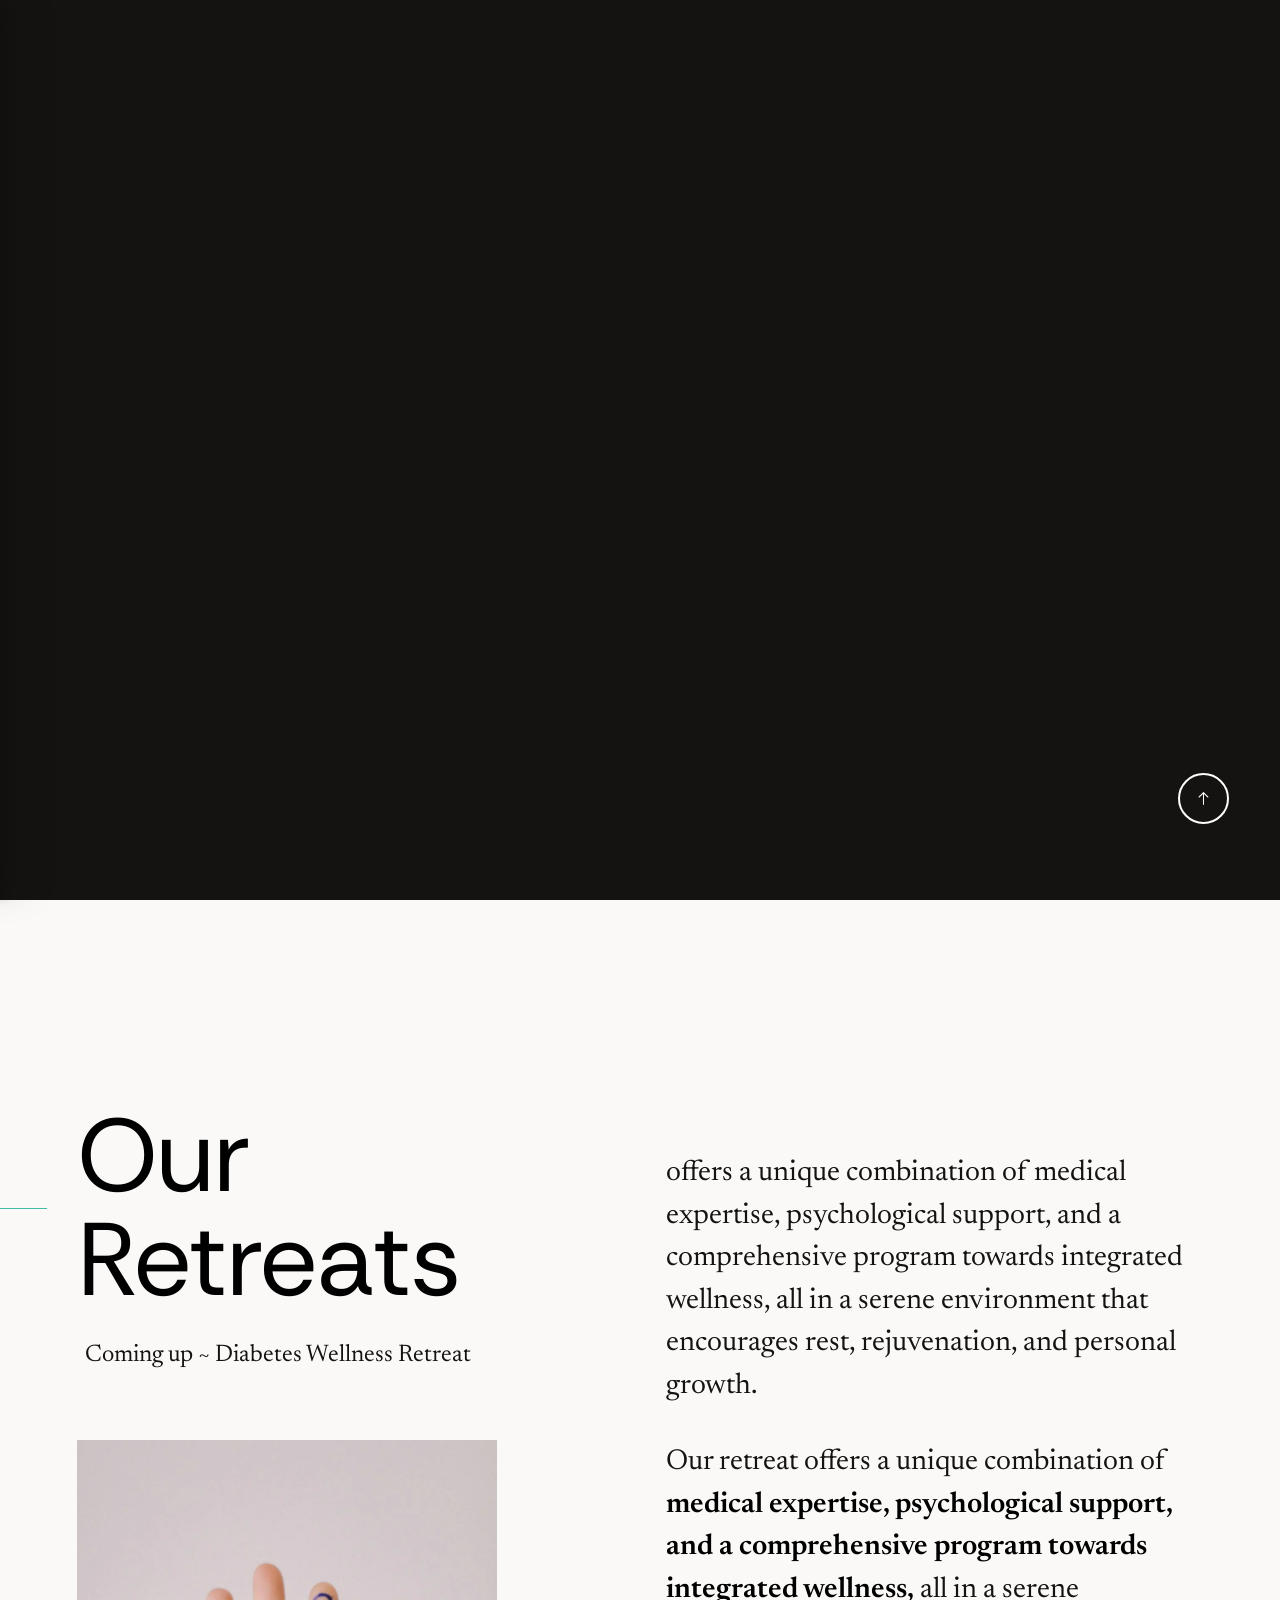
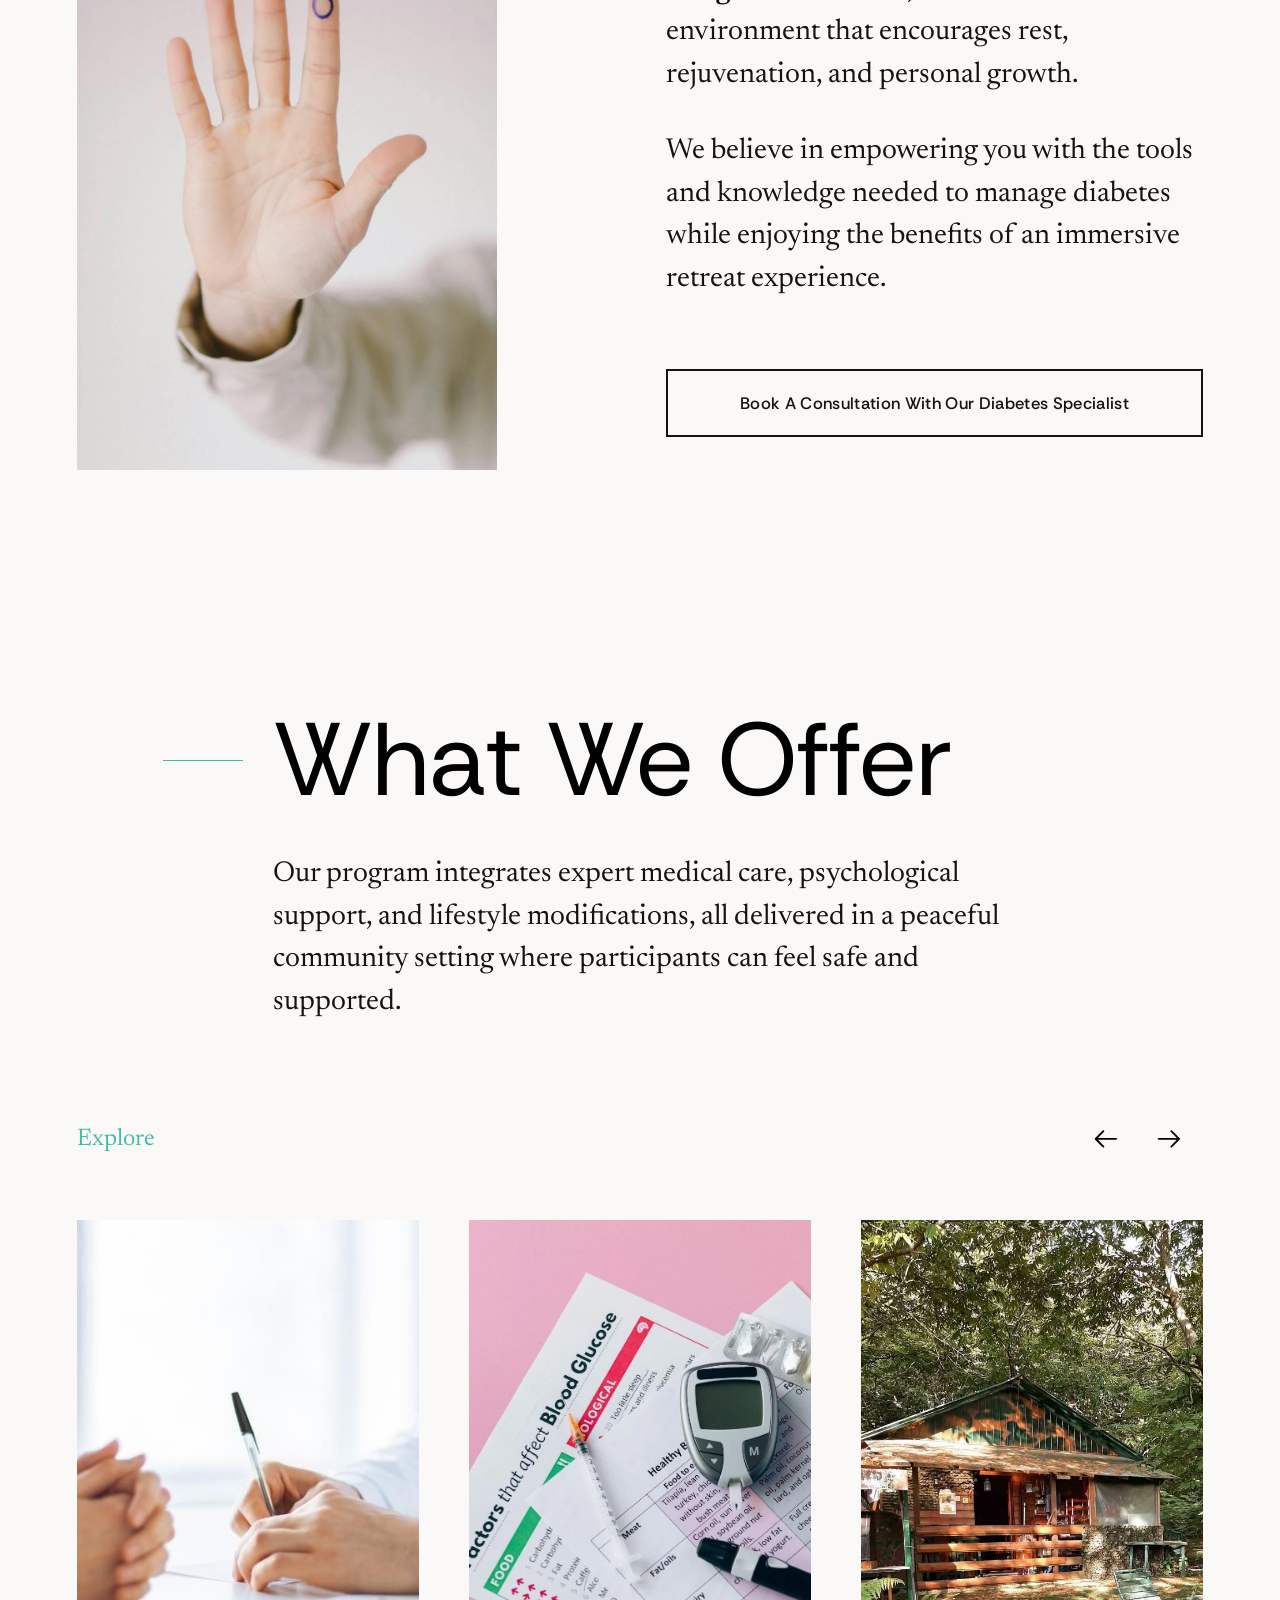
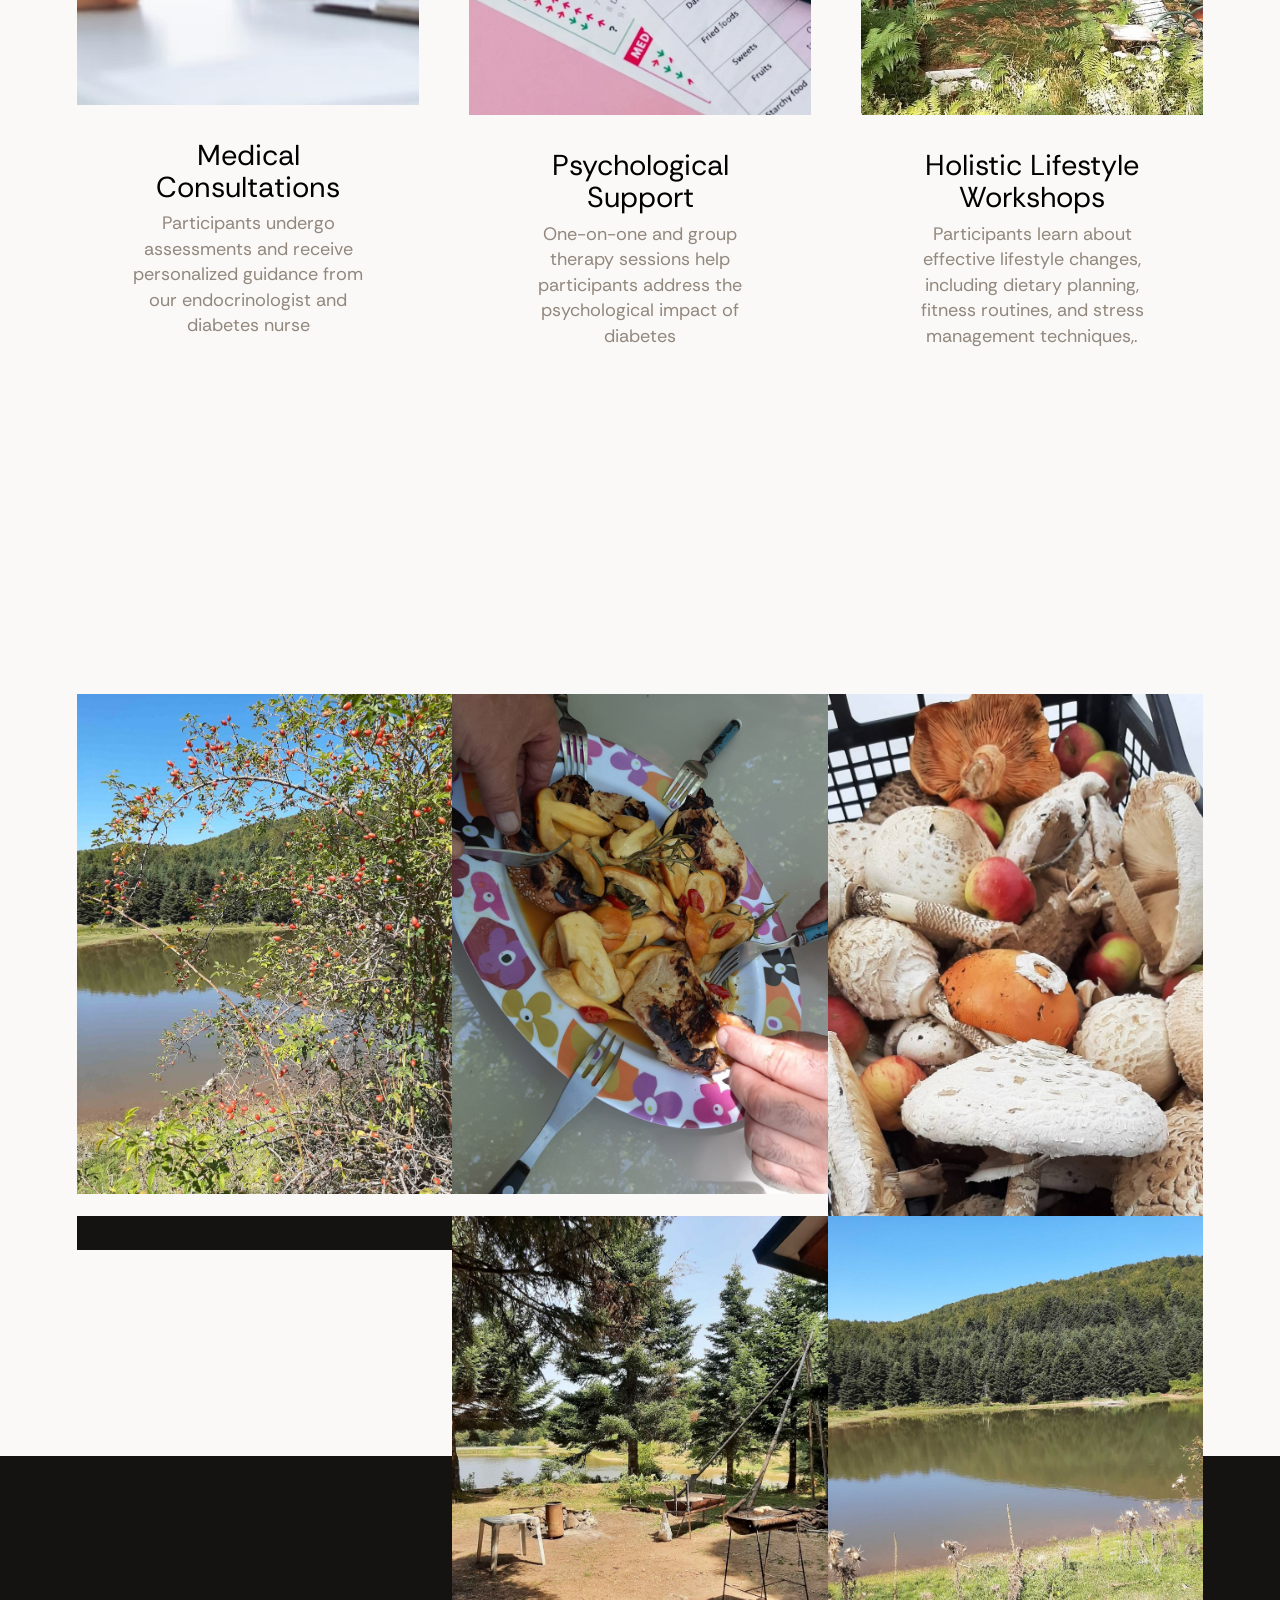
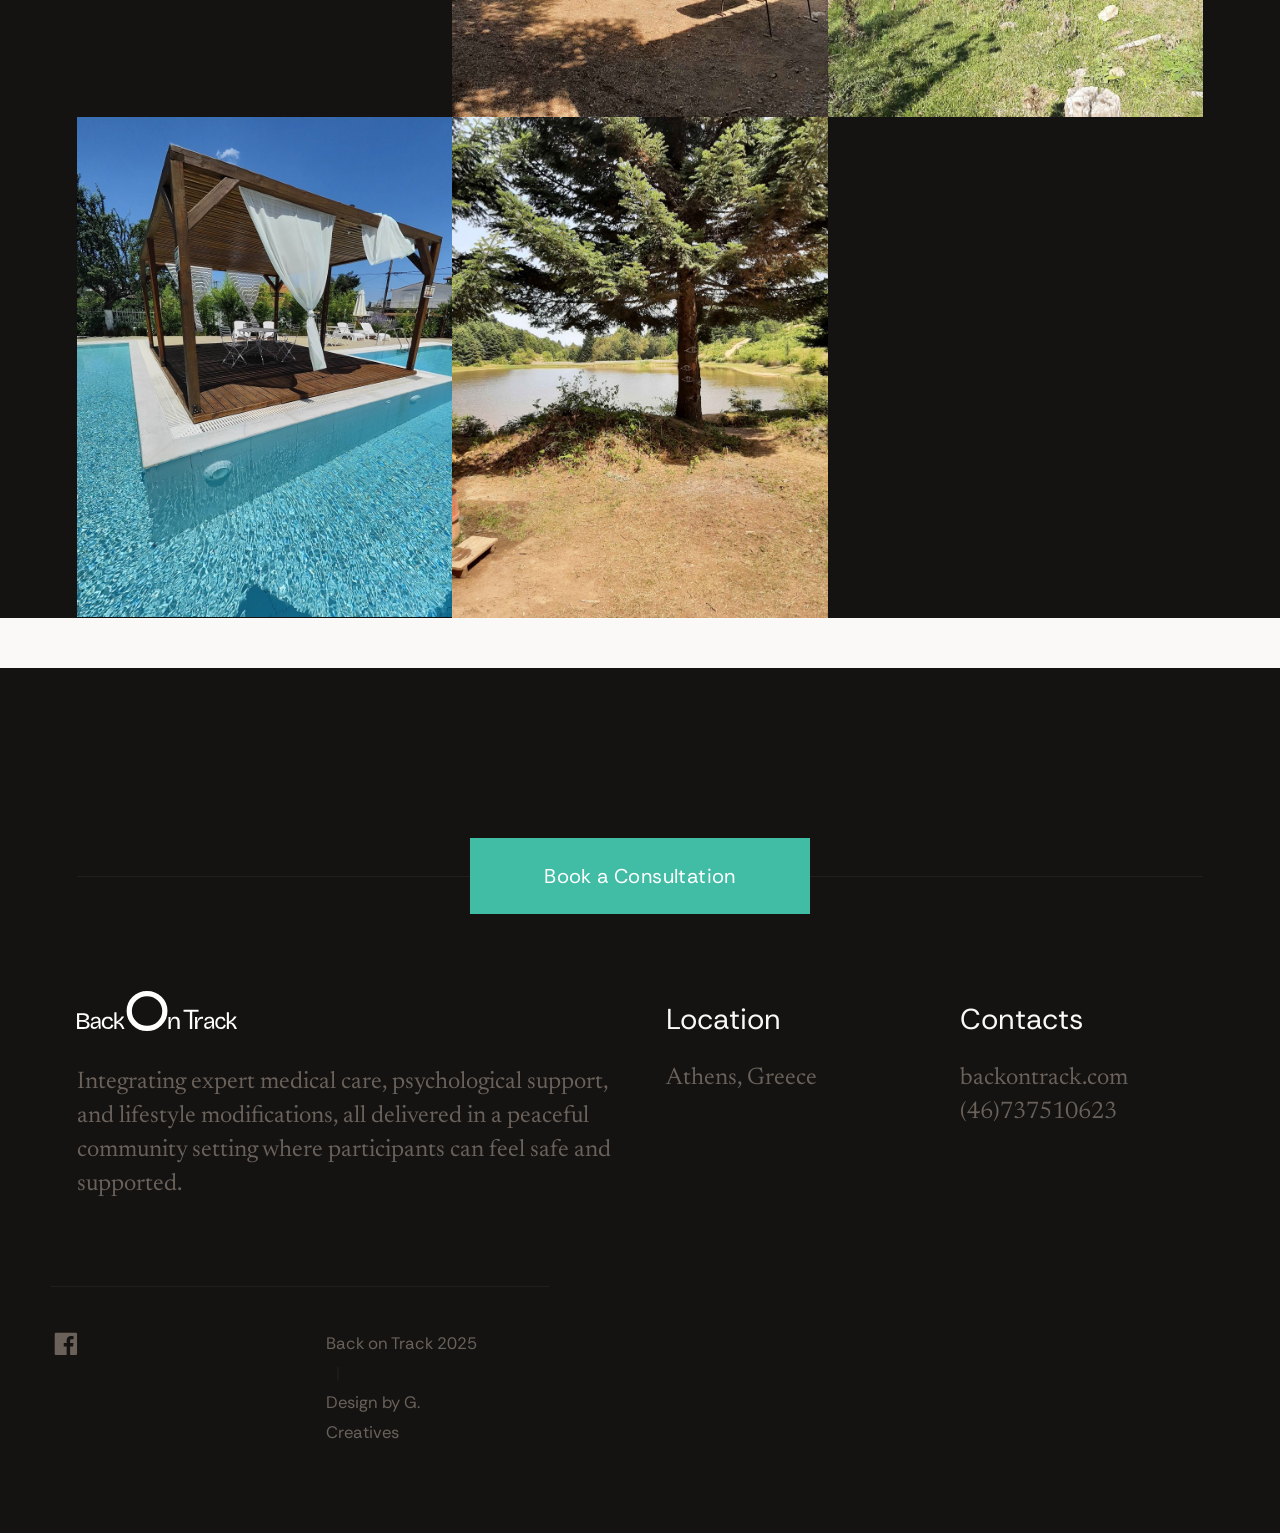
==== index.html @ b515e48f "Update index.html" ====
<!DOCTYPE html>
<html lang="en" class="no-js" >
<head>

    <!--- basic page needs
    ================================================== -->
    <meta charset="utf-8">
    <meta name="viewport" content="width=device-width, initial-scale=1">
    <title>Back on Track</title>

    <script>
        document.documentElement.classList.remove('no-js');
        document.documentElement.classList.add('js');
    </script>

    <!-- CSS
    ================================================== -->
    <link rel="stylesheet" href="css/vendor.css">
    <link rel="stylesheet" href="css/styles.css">

    <!-- favicons
    ================================================== -->
    <link rel="apple-touch-icon" sizes="180x180" href="ellipse 45.svg">
    <link rel="icon" type="image/png" sizes="32x32" href="ellipse 45.svg">
    <link rel="icon" type="image/png" sizes="16x16" href="ellipse 45.svg">
    <link rel="manifest" href="site.webmanifest">

</head>


<body id="top">

    
    <!-- preloader
    ================================================== -->
    <div id="preloader">
        <div id="loader" class="dots-fade">
            <div></div>
            <div></div>
            <div></div>
        </div>
    </div>   
    

    <!-- page wrap
    ================================================== -->
    <div id="page" class="s-pagewrap ss-home">

        <div class="menu-underlay"></div>

        <!-- # site header 
        ================================================== -->
        <header class="s-header">

            <div class="s-header__block">

                <div class="s-header__logo">
                    <a class="back on track logo.svg" href="index.html">
                        <img src="images/BACK ON TRACK LOGO.svg" alt="Homepage">
                    </a>
                </div>

                <a class="s-header__menu-toggle" href="#0"><span>Browse</span></a>

                <div class="s-header__cta">
                    <a href="consultations.html" class="btn btn--primary s-header__cta-btn">Consulation</a>                        
                </div>

            </div> <!-- end s-header__block -->

            <nav class="s-header__nav">    

                <a href="#0" class="s-header__nav-close-btn" title="close"><span>Close</span></a>

                <div class="s-header__nav-logo">
                    <a href="index.html">
                        <img src="images/Ellipse 45.svg" alt="Homepage">
                    </a>
                </div> <!-- s-header__nav-logo -->  

                <ul class="s-header__nav-links">
                    <li class="current"><a href="index.html">Home</a></li>
                    <li><a href="retreats.html">Retreats</a></li>
                    <li><a href="about.html">About</a></li>
                    <li><a href="reservations.html">Reservations</a></li>
                </ul> <!-- s-header__nav-links -->    

                <div class="s-header__nav-bottom">

                    <h6>Booking Request</h6>

                    <div class="s-header__booking">
                        <div class="s-header__booking-no"><a href="tel:+46737510623">(46) 7375 106 23</a></div>
                    </div>

                    <ul class="s-header__nav-social social-list">
                        <li>
                            <a href="#0">
                                <svg xmlns="http://www.w3.org/2000/svg" width="24" height="24" viewBox="0 0 24 24" style="fill:rgba(0, 0, 0, 1);transform:;-ms-filter:"><path d="M20,3H4C3.447,3,3,3.448,3,4v16c0,0.552,0.447,1,1,1h8.615v-6.96h-2.338v-2.725h2.338v-2c0-2.325,1.42-3.592,3.5-3.592 c0.699-0.002,1.399,0.034,2.095,0.107v2.42h-1.435c-1.128,0-1.348,0.538-1.348,1.325v1.735h2.697l-0.35,2.725h-2.348V21H20 c0.553,0,1-0.448,1-1V4C21,3.448,20.553,3,20,3z"></path></svg>
                                <span class="u-screen-reader-text">Facebook</span>
                            </a>
                        </li>
                        <li>
                            <a href="#0">
                                <svg xmlns="http://www.w3.org/2000/svg" width="24" height="24" viewBox="0 0 24 24" style="fill:rgba(0, 0, 0, 1);transform:;-ms-filter:"><path d="M11.999,7.377c-2.554,0-4.623,2.07-4.623,4.623c0,2.554,2.069,4.624,4.623,4.624c2.552,0,4.623-2.07,4.623-4.624 C16.622,9.447,14.551,7.377,11.999,7.377L11.999,7.377z M11.999,15.004c-1.659,0-3.004-1.345-3.004-3.003 c0-1.659,1.345-3.003,3.004-3.003s3.002,1.344,3.002,3.003C15.001,13.659,13.658,15.004,11.999,15.004L11.999,15.004z"></path><circle cx="16.806" cy="7.207" r="1.078"></circle><path d="M20.533,6.111c-0.469-1.209-1.424-2.165-2.633-2.632c-0.699-0.263-1.438-0.404-2.186-0.42 c-0.963-0.042-1.268-0.054-3.71-0.054s-2.755,0-3.71,0.054C7.548,3.074,6.809,3.215,6.11,3.479C4.9,3.946,3.945,4.902,3.477,6.111 c-0.263,0.7-0.404,1.438-0.419,2.186c-0.043,0.962-0.056,1.267-0.056,3.71c0,2.442,0,2.753,0.056,3.71 c0.015,0.748,0.156,1.486,0.419,2.187c0.469,1.208,1.424,2.164,2.634,2.632c0.696,0.272,1.435,0.426,2.185,0.45 c0.963,0.042,1.268,0.055,3.71,0.055s2.755,0,3.71-0.055c0.747-0.015,1.486-0.157,2.186-0.419c1.209-0.469,2.164-1.424,2.633-2.633 c0.263-0.7,0.404-1.438,0.419-2.186c0.043-0.962,0.056-1.267,0.056-3.71s0-2.753-0.056-3.71C20.941,7.57,20.801,6.819,20.533,6.111z M19.315,15.643c-0.007,0.576-0.111,1.147-0.311,1.688c-0.305,0.787-0.926,1.409-1.712,1.711c-0.535,0.199-1.099,0.303-1.67,0.311 c-0.95,0.044-1.218,0.055-3.654,0.055c-2.438,0-2.687,0-3.655-0.055c-0.569-0.007-1.135-0.112-1.669-0.311 c-0.789-0.301-1.414-0.923-1.719-1.711c-0.196-0.534-0.302-1.099-0.311-1.669c-0.043-0.95-0.053-1.218-0.053-3.654 c0-2.437,0-2.686,0.053-3.655c0.007-0.576,0.111-1.146,0.311-1.687c0.305-0.789,0.93-1.41,1.719-1.712 c0.534-0.198,1.1-0.303,1.669-0.311c0.951-0.043,1.218-0.055,3.655-0.055c2.437,0,2.687,0,3.654,0.055 c0.571,0.007,1.135,0.112,1.67,0.311c0.786,0.303,1.407,0.925,1.712,1.712c0.196,0.534,0.302,1.099,0.311,1.669 c0.043,0.951,0.054,1.218,0.054,3.655c0,2.436,0,2.698-0.043,3.654H19.315z"></path></svg>
                                <span class="u-screen-reader-text">Instagram</span>
                            </a>
                        </li>
                    </ul> 
                </div> <!-- s-header__nav-bottom -->  

            </nav> <!-- end s-header__nav -->

        </header> <!-- end s-header -->


        <!-- # intro
        ================================================== -->
        <section id="intro" class="s-intro">

            <div class= style="background-image:url(images/gallery/1/forest and river.jpeg)"></div>
            <div class="row s-intro__content">
                <div class="column xl-12">
                    <p class="s-intro__desc lead" style="margin-top: 50px;">
                    <div class="s-intro__pretitle" style="margin-bottom: 20px;">Where Life Gets</div>
                    <h1 class="s-intro__title" style="font-size: 120px;">BACK ON TRACK</h1>

                    <p class="s-intro__desc lead" style="font-size: 20px;">
                        <i>Diabetes Wellness Retreat</i>
                        A life-changing experience designed for individuals 
                        with <i>Type 2 Diabetes (T2D)</i>, located on the 
                        stunning Aegean Sea coast in Platamonas, Greece, 
                        just 25 km from Mount Olympus.
                    </p>
                
                </div>                
            </div> <!-- s-intro__content -->     
            
            <div class="s-intro__scroll-down">
                <a href="#about" class="smoothscroll">
                    <span class="scroll-text u-screen-reader-text">Learn More</span>
                    <div class="scroll-icon">
                        <svg clip-rule="evenodd" fill-rule="evenodd" stroke-linejoin="round" stroke-miterlimit="2" viewBox="0 0 24 24" xmlns="http://www.w3.org/2000/svg"><path d="m5.214 14.522s4.505 4.502 6.259 6.255c.146.147.338.22.53.22s.384-.073.53-.22c1.754-1.752 6.249-6.244 6.249-6.244.144-.144.216-.334.217-.523 0-.193-.074-.386-.221-.534-.293-.293-.766-.294-1.057-.004l-4.968 4.968v-14.692c0-.414-.336-.75-.75-.75s-.75.336-.75.75v14.692l-4.979-4.978c-.289-.289-.761-.287-1.054.006-.148.148-.222.341-.221.534 0 .189.071.377.215.52z" fill-rule="nonzero"/></svg>
                    </div>
                </a>
            </div> <!-- s-intro__scroll-down -->

        </section> <!-- end s-intro -->


        <!-- # about
        ================================================== -->
        <section id="about" class="s-about">

            <div class="row s-about__content">
                <div class="column xl-12 s-about__content-grid grid-block">    
                    
                    <div class="s-about__content-header section-header">
                        <h2 class="text-display-title with-line">Our Retreats</h2>                        
                        <div class="s-about__content-header-inner">
                            <p class="text-desc">
                                Coming up ~ Diabetes Wellness Retreat

                            </p>
                            
                            <div class="s-about__content-media">
                                <img class="stop diabetes.jpeg" 
                                     src="images/gallery/1/stop diabetes.jpeg" 
                                     srcset="images/gallery/1/stop diabetes.jpeg 1x, images/gallery/1/stop diabetes.jpeg 2x" alt="">
                            </div>
                        </div>
                    </div> <!-- end s-about__content-header -->      
                    
                    <div class="s-about__content-main">
                        <p class="attention-getter">
                         offers a unique combination of medical expertise, psychological support,
                         and a comprehensive program towards integrated wellness, all in a 
                        serene environment that encourages rest, rejuvenation, and personal growth.
                       </p>
                        <p class="attention-getter">
                            Our retreat offers a unique combination of <b>medical expertise, 
                            psychological support, and a comprehensive program towards integrated wellness,</b> 
                            all in a serene environment that encourages rest, rejuvenation, and personal growth.                            
                        </p>                        
                        <p class="attention-getter">
                            We believe in empowering you with the tools and knowledge needed to manage diabetes 
                            while enjoying the benefits of an immersive retreat experience.
    
                        </p>                                       

                        <div class="s-about__content-btn">
                            <a href="about.html" class="btn btn--stroke btn--medium u-fullwidth">Book A Consultation With Our Diabetes Specialist
                            </a>
                        </div>

                    </div> <!-- end s-about-content-main -->  

                </div> <!-- end s-about__content-grid -->
            </div> <!--end s-about__content -->            
            
        </section> <!-- end s-about -->   


        <!-- # menu block
        ================================================== -->
        <section class="s-menublock">

            <div class="row s-menublock__top">    
                <div class="column xl-8 lg-12">

                    <div class="s-menublock__content-header section-header">
                        <h2 class="text-display-title with-line">What We Offer</h2>
                        <p class="attention-getter">
                            Our program integrates expert medical care, psychological support, 
                            and lifestyle modifications, all delivered in a peaceful community 
                            setting where participants can feel safe and supported.
                        </p>                  
                    </div> <!-- end s-menublock__content-header --> 

                </div>
            </div> <!-- end s-menublock__top --> 

            <div class="row">
                <div class="column xl-12 menublock__slider-nav">
                    <a href="retreats.html" class="retreats-link">Explore</a>

                    <div class="menublock-buttons">
                        <div class="menublock-btn-prev">
                            <svg clip-rule="evenodd" fill-rule="evenodd" stroke-linejoin="round" stroke-miterlimit="2" viewBox="0 0 24 24" xmlns="http://www.w3.org/2000/svg"><path d="m9.474 5.209s-4.501 4.505-6.254 6.259c-.147.146-.22.338-.22.53s.073.384.22.53c1.752 1.754 6.252 6.257 6.252 6.257.145.145.336.217.527.217.191-.001.383-.074.53-.221.293-.293.294-.766.004-1.057l-4.976-4.976h14.692c.414 0 .75-.336.75-.75s-.336-.75-.75-.75h-14.692l4.978-4.979c.289-.289.287-.761-.006-1.054-.147-.147-.339-.221-.53-.221-.191-.001-.38.071-.525.215z" fill-rule="nonzero"/></svg>
                        </div>
                        <div class="menublock-btn-next">
                            <svg clip-rule="evenodd" fill-rule="evenodd" stroke-linejoin="round" stroke-miterlimit="2" viewBox="0 0 24 24" xmlns="http://www.w3.org/2000/svg"><path d="m14.523 18.787s4.501-4.505 6.255-6.26c.146-.146.219-.338.219-.53s-.073-.383-.219-.53c-1.753-1.754-6.255-6.258-6.255-6.258-.144-.145-.334-.217-.524-.217-.193 0-.385.074-.532.221-.293.292-.295.766-.004 1.056l4.978 4.978h-14.692c-.414 0-.75.336-.75.75s.336.75.75.75h14.692l-4.979 4.979c-.289.289-.286.762.006 1.054.148.148.341.222.533.222.19 0 .378-.072.522-.215z" fill-rule="nonzero"/></svg>
                        </div>
                    </div>
                </div> <!-- end s-menublock__slider-nav -->
            </div>

            <div class="row s-menublock__slider-wrap">
                <div class="column xl-12">                     

                    <div class="swiper-container s-menublock__slider">    
                        <div class="swiper-wrapper">

                            <div class="s-menublock__slide swiper-slide">    
                                <div class="menublock-item">
                                    <div class="menublock-item__thumb">
                                        <img src="images/gallery/1/medical2.jpeg" 
                                             srcset="images/gallery/1/medical2.jpeg 1x, images/gallery/1/medical2.jpeg 2x" alt="">
                                    </div>
                                    <div class="menublock-item__text">
                                        <h5>Medical Consultations</h5>
                                        <p>Participants undergo assessments and receive 
                                            personalized guidance from our endocrinologist 
                                            and diabetes nurse</p>
                                    </div>
                                </div> <!-- end menublock-item -->
                            </div> <!-- end s-menublock__slide -->

                            <div class="s-menublock__slide swiper-slide">    
                                <div class="menublock-item">
                                    <div class="menublock-item__thumb">
                                        <img src="images/gallery/1/medical3.jpeg" 
                                             srcset="images/gallery/1/medical3.jpeg 1x, images/gallery/1/medical3.jpeg 2x" alt="">
                                    </div>
                                    <div class="menublock-item__text">
                                        <h5>Psychological Support</h5>
                                        <p>One-on-one and group therapy sessions help 
                                            participants address the psychological 
                                            impact of diabetes</p>
                                    </div>
                                </div> <!-- end menublock-item -->
                            </div> <!-- end s-menublock__slide -->

                            <div class="s-menublock__slide swiper-slide">    
                                <div class="menublock-item">
                                    <div class="menublock-item__thumb">
                                        <img src="images/gallery/1/outdoor cooking house.jpg" 
                                             srcset="images/gallery/1/outdoor cooking house.jpg 1x, images/gallery/1/outdoor cooking house.jpg 2x" alt="">
                                    </div>
                                    <div class="menublock-item__text">
                                        <h5>Holistic Lifestyle Workshops</h5>
                                        <p>Participants learn about effective lifestyle changes, 
                                            including dietary planning, fitness routines, and 
                                            stress management techniques,.</p>
                                    </div>
                                </div> <!-- end menublock-item -->
                            </div> <!-- end s-menublock__slide -->

                            <div class="s-menublock__slide swiper-slide">    
                                <div class="menublock-item">
                                    <div class="menublock-item__thumb">
                                        <img src="images/gallery/1/Platamonas view.jpeg" 
                                             srcset="images/gallery/1/Platamonas view.jpeg 1x, images/gallery/1/Platamonas view.jpeg 2x" alt="">
                                    </div>
                                    <div class="menublock-item__text">
                                        <h5>Cultural and Recreational Activities</h5>
                                        <p>In addition to medical and psychological care, 
                                            our retreat includes fun and enriching activities 
                                            like seaside trips, and cultural experiences.</p>
                                    </div>
                                        </div>
                                    </div>
                                </div> <!-- end menublock-item -->
                            </div> <!-- end s-menublock__slide -->
                        </div> <!-- end swiper-wrapper -->                      
                    </div> <!-- end s-menublock__slider -->

                </div>
            </div> <!-- s-menublock__slider-wrap -->

        </section> <!-- end s-menublock -->     


        <!-- # gallery
        ================================================== -->
        <section id="gallery" class="s-gallery">
            <div class="row s-gallery__inner">
                <div class="column xl-12">

                    <div class="gallery-items grid-list-items">
                        <div class="gallery-items__item grid-list-items__item">
                            <a href="images/gallery/1/252.jpg" class="gallery-items__item-thumb glightbox">
                                <img src="images/gallery/1/252.jpg" 
                                    srcset="images/gallery/1/252.jpg 1x, 
                                        images/gallery/1/252.jpg 2x" alt="">
                            </a>
                        </div> <!-- end gallery-items__item-->
            
                        <div class="gallery-items__item grid-list-items__item">
                            <a href="images/gallery/1/246.jpg" class="gallery-items__item-thumb glightbox">
                                <img src="images/gallery/1/246.jpg" 
                                    srcset="images/gallery/1/246.jpg 1x, 
                                        images/gallery/1/246.jpg" alt="">
                            </a>
                        </div> <!-- end gallery-items__item -->
            
                        <div class="gallery-items__item grid-list-items__item">
                            <a href="images/gallery/1/image.jpeg" class="gallery-items__item-thumb glightbox">
                                <img src="images/gallery/1/image.jpeg" 
                                    srcset="images/gallery/1/image.jpeg 1x, 
                                    images/gallery/1/image.jpeg 2x" alt="">
                            </a>
                        </div> <!-- end gallery-items__item -->
            
                        <div class="gallery-items__item grid-list-items__item">
                            <a href="images/gallery/1/Petros Lecture(1).jpeg" class="gallery-items__item-thumb glightbox">
                                <img src="images/gallery/1/Petros Lecture(1).jpegg" 
                                    srcset="images/gallery/1/Petros Lecture(1).jpeg 1x, 
                                    images/gallery/1/Petros Lecture(1).jpeg 2x" alt="">
                            </a>
                        </div> <!-- end gallery-items__item -->
            
                        <div class="gallery-items__item grid-list-items__item">
                            <a href="images/gallery/1/lake3.jpg" class="gallery-items__item-thumb glightbox">
                                <img src="images/gallery/1/lake3.jpg" 
                                    srcset="images/gallery/1/lake3.jpg 1x, 
                                        images/gallery/1/lake3.jpg 2x" alt="">
                            </a>
                        </div> <!-- end gallery-items__item -->
            
                        <div class="gallery-items__item grid-list-items__item">
                            <a href="images/gallery/1/nearby lake outdoor cooking.jpg" class="gallery-items__item-thumb glightbox">
                                <img src="images/gallery/1/nearby lake outdoor cooking.jpg" 
                                    srcset="images/gallery/1/nearby lake outdoor cooking.jpg 1x, 
                                        images/gallery/1/nearby lake outdoor cooking.jpg 2x" alt="">
                            </a>
                        </div> <!-- end gallery-items__item -->
            
                        <div class="gallery-items__item grid-list-items__item">
                            <a href="images/gallery/1/hotel swimming pool.jpg" class="gallery-items__item-thumb glightbox">
                                <img src="images/gallery/1/hotel swimming pool.jpg" 
                                    srcset="images/gallery/1/hotel swimming pool.jpg 1x, 
                                        images/gallery/1/hotel swimming pool.jpg 2x" alt="">
                            </a>
                        </div> <!-- end gallery-items__item -->
            
                        <div class="gallery-items__item grid-list-items__item">
                            <a href="images/gallery/1/lake nearby.jpg" class="gallery-items__item-thumb glightbox">
                                <img src="images/gallery/1/lake nearby.jpg" 
                                    srcset="images/gallery/lake nearby.jpg 1x, 
                                            images/gallery/lake nearby.jpg 2x" alt="">
                            </a>
                        </div> <!-- end gallery-items__item -->
                    </div> <!-- end grid-list-items -->

                </div>
            </div> <!-- end s-gallery__inner -->
        </section> <!-- end s-gallery --> 

        <div style="height: 50px;"></div>

        <!-- # footer 
        ================================================== -->
        <footer id="footer" class="s-footer">  
            
            <div class="row s-footer__top row-x-center">
                <div class="column xl-4 lg-6 tab-8 mob-12">
                    <a href="reservations.html" class="btn btn--primary btn--large u-fullwidth">Book a Consultation</a>
                </div>
            </div>

            <div class="row s-footer__main-content">

                <div class="column xl-6 md-12 s-footer__block s-footer__about"> 
                    <div class="s-footer__logo">
                        <a class="logo" href="index.html">
                            <img src="images/BACK ON TRACK LOGO.svg" alt="Homepage">
                        </a>
                    </div>  
                    <p>
                        Integrating expert medical care, psychological support, and lifestyle modifications, 
                         all delivered in a peaceful community setting where participants can feel safe and supported.
                    </p>               
                </div> <!-- end s-footer__about -->

                <div class="column xl-6 md-12 s-footer__block s-footer__info">
                    <div class="row">
                        <div class="column xl-6 lg-12">
                            <h5>Location</h5>
                            <p>
                            Athens, Greece
                            </p>
                        </div>
                        <div class="column xl-6 lg-12">     
                            <h5>Contacts</h5>
                            <ul class="link-list">
                                <li><a href="mailto:#0">backontrack.com</a></li>
                                <li><a href="tel:+46737510623">(46)737510623</a></li>
                            </ul> 
                    </div>                    
                </div> <!-- end s-footer__info -->

            </div> <!-- end  s-footer__main-content -->                 
            
            <div class="row s-footer__bottom">
                
                <div class="column xl-6 lg-12">
                    <ul class="s-footer__social social-list">
                        <li>
                            <a href="#0">
                                <svg xmlns="http://www.w3.org/2000/svg" width="24" height="24" viewBox="0 0 24 24" style="fill:rgba(0, 0, 0, 1);transform:;-ms-filter:"><path d="M20,3H4C3.447,3,3,3.448,3,4v16c0,0.552,0.447,1,1,1h8.615v-6.96h-2.338v-2.725h2.338v-2c0-2.325,1.42-3.592,3.5-3.592 c0.699-0.002,1.399,0.034,2.095,0.107v2.42h-1.435c-1.128,0-1.348,0.538-1.348,1.325v1.735h2.697l-0.35,2.725h-2.348V21H20 c0.553,0,1-0.448,1-1V4C21,3.448,20.553,3,20,3z"></path></svg>
                                <span class="u-screen-reader-text">Facebook</span>
                            </a>
                        </li>

                    </ul> 
                </div> <!-- end section-footer__social -->

                <div class="column xl-6 lg-12">
                    <p class="ss-copyright">
                        <span>Back on Track 2025</span> 
                        <span>Design by G. Creatives </a></span>
                    </p>
                </div>

            </div> <!-- end section-footer__bottom -->          

            <div class="ss-go-top">
                <a class="smoothscroll" title="Back to Top" href="#top">                 
                    <svg clip-rule="evenodd" fill-rule="evenodd" stroke-linejoin="round" stroke-miterlimit="2" viewBox="0 0 24 24" xmlns="http://www.w3.org/2000/svg"><path d="m14.523 18.787s4.501-4.505 6.255-6.26c.146-.146.219-.338.219-.53s-.073-.383-.219-.53c-1.753-1.754-6.255-6.258-6.255-6.258-.144-.145-.334-.217-.524-.217-.193 0-.385.074-.532.221-.293.292-.295.766-.004 1.056l4.978 4.978h-14.692c-.414 0-.75.336-.75.75s.336.75.75.75h14.692l-4.979 4.979c-.289.289-.286.762.006 1.054.148.148.341.222.533.222.19 0 .378-.072.522-.215z" fill-rule="nonzero"/></svg>
                </a>                                
                <span>Back To Top</span>   
            </div> <!-- end ss-go-top -->
            
        </footer> <!-- end s-footer -->

    </div> <!-- end page-wrap -->


    <!-- Java Script
    ================================================== -->
    <script src="js/plugins.js"></script>
    <script src="js/main.js"></script>

</body>
</html>
---- css/vendor.css ----
/* ===================================================================
 * Maillard Third-party Stylesheets
 * Template Ver. 1.0.0
 * 08-03-2023
 * -------------------------------------------------------------------
 *
 * TOC:
 * # PrismJS 
 * # Swiper
 * # Glightbox
 *
 * ------------------------------------------------------------------- */

/* ===================================================================
 * # PrismJS 1.20.0
 *   https://prismjs.com/download.html#themes=prism-okaidia&languages=markup+css+clike+javascript+markup-templating+php 
 *   
 *   okaidia theme for JavaScript, CSS and HTML
 *   Loosely based on Monokai textmate theme by http://www.monokai.nl/
 *   @author ocodia
 * ------------------------------------------------------------------- */
code[class*=language-],
pre[class*=language-] {
  color          : #f8f8f2;
  background     : #b5d9db/;
  text-shadow    : 0 1px rgba(0, 0, 0, 0.3);
  font-family    : var(--font-mono);
  font-size      : calc(var(--text-size) * 0.8333);
  text-align     : left;
  white-space    : pre;
  word-spacing   : normal;
  word-break     : normal;
  word-wrap      : normal;
  line-height    : var(--vspace-1);
  -moz-tab-size  : 4;
  -o-tab-size    : 4;
  tab-size       : 4;
  -webkit-hyphens: none;
  hyphens        : none;
}

/* Code blocks */
pre[class*=language-] {
  padding : var(--vspace-0_5) 0 var(--vspace-1);
  margin  : var(--vspace-1) 0;
  overflow: auto;
}

:not(pre)>code[class*=language-],
pre[class*=language-] {
  background: #272822;
}

/* Inline code */
:not(pre)>code[class*=language-] {
  padding    : 0.1em;
  white-space: normal;
}

.token.comment,
.token.prolog,
.token.doctype,
.token.cdata {
  color: slategray;
}

.token.punctuation {
  color: #f8f8f2;
}

.token.namespace {
  opacity: 0.7;
}

.token.property,
.token.tag,
.token.constant,
.token.symbol,
.token.deleted {
  color: #f92672;
}

.token.boolean,
.token.number {
  color: #ae81ff;
}

.token.selector,
.token.attr-name,
.token.string,
.token.char,
.token.builtin,
.token.inserted {
  color: #a6e22e;
}

.token.operator,
.token.entity,
.token.url,
.language-css .token.string,
.style .token.string,
.token.variable {
  color: #f8f8f2;
}

.token.atrule,
.token.attr-value,
.token.function,
.token.class-name {
  color: #e6db74;
}

.token.keyword {
  color: #66d9ef;
}

.token.regex,
.token.important {
  color: #fd971f;
}

.token.important,
.token.bold {
  font-weight: bold;
}

.token.italic {
  font-style: italic;
}

.token.entity {
  cursor: help;
}


/* ===================================================================
 * # Swiper 6.4.5
 *   Most modern mobile touch slider and framework with hardware accelerated transitions
 *   https://swiperjs.com
 *
 *   Copyright 2014-2020 Vladimir Kharlampidi
 *
 *   Released under the MIT License
 *
 *   Released on: December 18, 2020
 * ------------------------------------------------------------------- */
@font-face {
  font-family: "swiper-icons";
  src        : url("data:application/font-woff;charset=utf-8;base64, [base64]//wADZ2x5ZgAAAywAAADMAAAD2MHtryVoZWFkAAABbAAAADAAAAA2E2+eoWhoZWEAAAGcAAAAHwAAACQC9gDzaG10eAAAAigAAAAZAAAArgJkABFsb2NhAAAC0AAAAFoAAABaFQAUGG1heHAAAAG8AAAAHwAAACAAcABAbmFtZQAAA/gAAAE5AAACXvFdBwlwb3N0AAAFNAAAAGIAAACE5s74hXjaY2BkYGAAYpf5Hu/j+W2+MnAzMYDAzaX6QjD6/4//Bxj5GA8AuRwMYGkAPywL13jaY2BkYGA88P8Agx4j+/8fQDYfA1AEBWgDAIB2BOoAeNpjYGRgYNBh4GdgYgABEMnIABJzYNADCQAACWgAsQB42mNgYfzCOIGBlYGB0YcxjYGBwR1Kf2WQZGhhYGBiYGVmgAFGBiQQkOaawtDAoMBQxXjg/wEGPcYDDA4wNUA2CCgwsAAAO4EL6gAAeNpj2M0gyAACqxgGNWBkZ2D4/wMA+xkDdgAAAHjaY2BgYGaAYBkGRgYQiAHyGMF8FgYHIM3DwMHABGQrMOgyWDLEM1T9/w8UBfEMgLzE////P/5//f/V/xv+r4eaAAeMbAxwIUYmIMHEgKYAYjUcsDAwsLKxc3BycfPw8jEQA/[base64]/uznmfPFBNODM2K7MTQ45YEAZqGP81AmGGcF3iPqOop0r1SPTaTbVkfUe4HXj97wYE+yNwWYxwWu4v1ugWHgo3S1XdZEVqWM7ET0cfnLGxWfkgR42o2PvWrDMBSFj/IHLaF0zKjRgdiVMwScNRAoWUoH78Y2icB/yIY09An6AH2Bdu/UB+yxopYshQiEvnvu0dURgDt8QeC8PDw7Fpji3fEA4z/PEJ6YOB5hKh4dj3EvXhxPqH/SKUY3rJ7srZ4FZnh1PMAtPhwP6fl2PMJMPDgeQ4rY8YT6Gzao0eAEA409DuggmTnFnOcSCiEiLMgxCiTI6Cq5DZUd3Qmp10vO0LaLTd2cjN4fOumlc7lUYbSQcZFkutRG7g6JKZKy0RmdLY680CDnEJ+UMkpFFe1RN7nxdVpXrC4aTtnaurOnYercZg2YVmLN/d/gczfEimrE/fs/bOuq29Zmn8tloORaXgZgGa78yO9/cnXm2BpaGvq25Dv9S4E9+5SIc9PqupJKhYFSSl47+Qcr1mYNAAAAeNptw0cKwkAAAMDZJA8Q7OUJvkLsPfZ6zFVERPy8qHh2YER+3i/BP83vIBLLySsoKimrqKqpa2hp6+jq6RsYGhmbmJqZSy0sraxtbO3sHRydnEMU4uR6yx7JJXveP7WrDycAAAAAAAH//wACeNpjYGRgYOABYhkgZgJCZgZNBkYGLQZtIJsFLMYAAAw3ALgAeNolizEKgDAQBCchRbC2sFER0YD6qVQiBCv/H9ezGI6Z5XBAw8CBK/m5iQQVauVbXLnOrMZv2oLdKFa8Pjuru2hJzGabmOSLzNMzvutpB3N42mNgZGBg4GKQYzBhYMxJLMlj4GBgAYow/P/PAJJhLM6sSoWKfWCAAwDAjgbRAAB42mNgYGBkAIIbCZo5IPrmUn0hGA0AO8EFTQAA") format("woff");
  font-weight: 400;
  font-style : normal;
}

:root {
  --swiper-theme-color: #007aff;
}

.swiper-container {
  margin-left : auto;
  margin-right: auto;
  position    : relative;
  overflow    : hidden;
  list-style  : none;
  padding     : 0;
  /* Fix of Webkit flickering */
  z-index     : 1;
}

.swiper-container-vertical>.swiper-wrapper {
  flex-direction: column;
}

.swiper-wrapper {
  position           : relative;
  width              : 100%;
  height             : 100%;
  z-index            : 1;
  display            : flex;
  transition-property: transform;
  box-sizing         : content-box;
}

.swiper-container-android .swiper-slide,
.swiper-wrapper {
  transform: translate3d(0px, 0, 0);
}

.swiper-container-multirow>.swiper-wrapper {
  flex-wrap: wrap;
}

.swiper-container-multirow-column>.swiper-wrapper {
  flex-wrap     : wrap;
  flex-direction: column;
}

.swiper-container-free-mode>.swiper-wrapper {
  transition-timing-function: ease-out;
  margin                    : 0 auto;
}

.swiper-slide {
  flex-shrink        : 0;
  width              : 100%;
  height             : 100%;
  position           : relative;
  transition-property: transform;
}

.swiper-slide-invisible-blank {
  visibility: hidden;
}

/* Auto Height */
.swiper-container-autoheight,
.swiper-container-autoheight .swiper-slide {
  height: auto;
}

.swiper-container-autoheight .swiper-wrapper {
  align-items        : flex-start;
  transition-property: transform, height;
}

/* 3D Effects */
.swiper-container-3d {
  perspective: 1200px;
}

.swiper-container-3d .swiper-wrapper,
.swiper-container-3d .swiper-slide,
.swiper-container-3d .swiper-slide-shadow-left,
.swiper-container-3d .swiper-slide-shadow-right,
.swiper-container-3d .swiper-slide-shadow-top,
.swiper-container-3d .swiper-slide-shadow-bottom,
.swiper-container-3d .swiper-cube-shadow {
  transform-style: preserve-3d;
}

.swiper-container-3d .swiper-slide-shadow-left,
.swiper-container-3d .swiper-slide-shadow-right,
.swiper-container-3d .swiper-slide-shadow-top,
.swiper-container-3d .swiper-slide-shadow-bottom {
  position      : absolute;
  left          : 0;
  top           : 0;
  width         : 100%;
  height        : 100%;
  pointer-events: none;
  z-index       : 10;
}

.swiper-container-3d .swiper-slide-shadow-left {
  background-image: linear-gradient(to left, rgba(0, 0, 0, 0.5), rgba(0, 0, 0, 0));
}

.swiper-container-3d .swiper-slide-shadow-right {
  background-image: linear-gradient(to right, rgba(0, 0, 0, 0.5), rgba(0, 0, 0, 0));
}

.swiper-container-3d .swiper-slide-shadow-top {
  background-image: linear-gradient(to top, rgba(0, 0, 0, 0.5), rgba(0, 0, 0, 0));
}

.swiper-container-3d .swiper-slide-shadow-bottom {
  background-image: linear-gradient(to bottom, rgba(0, 0, 0, 0.5), rgba(0, 0, 0, 0));
}

/* CSS Mode */
.swiper-container-css-mode>.swiper-wrapper {
  overflow          : auto;
  scrollbar-width   : none;
  /* For Firefox */
  -ms-overflow-style: none;
  /* For Internet Explorer and Edge */
}

.swiper-container-css-mode>.swiper-wrapper::-webkit-scrollbar {
  display: none;
}

.swiper-container-css-mode>.swiper-wrapper>.swiper-slide {
  scroll-snap-align: start start;
}

.swiper-container-horizontal.swiper-container-css-mode>.swiper-wrapper {
  scroll-snap-type: x mandatory;
}

.swiper-container-vertical.swiper-container-css-mode>.swiper-wrapper {
  scroll-snap-type: y mandatory;
}

:root {
  --swiper-navigation-size   : 44px;
  /*
    --swiper-navigation-color: var(--swiper-theme-color);
    */
}

.swiper-button-prev,
.swiper-button-next {
  position       : absolute;
  top            : 50%;
  width          : calc(var(--swiper-navigation-size) / 44 * 27);
  height         : var(--swiper-navigation-size);
  margin-top     : calc(-1 * var(--swiper-navigation-size) / 2);
  z-index        : 10;
  cursor         : pointer;
  display        : flex;
  align-items    : center;
  justify-content: center;
  color          : var(--swiper-navigation-color, var(--swiper-theme-color));
}

.swiper-button-prev.swiper-button-disabled,
.swiper-button-next.swiper-button-disabled {
  opacity       : 0.35;
  cursor        : auto;
  pointer-events: none;
}

.swiper-button-prev:after,
.swiper-button-next:after {
  font-family   : swiper-icons;
  font-size     : var(--swiper-navigation-size);
  text-transform: none !important;
  letter-spacing: 0;
  text-transform: none;
  font-variant  : initial;
  line-height   : 1;
}

.swiper-button-prev,
.swiper-container-rtl .swiper-button-next {
  left : 10px;
  right: auto;
}

.swiper-button-prev:after,
.swiper-container-rtl .swiper-button-next:after {
  content: "prev";
}

.swiper-button-next,
.swiper-container-rtl .swiper-button-prev {
  right: 10px;
  left : auto;
}

.swiper-button-next:after,
.swiper-container-rtl .swiper-button-prev:after {
  content: "next";
}

.swiper-button-prev.swiper-button-white,
.swiper-button-next.swiper-button-white {
  --swiper-navigation-color: #ffffff;
}

.swiper-button-prev.swiper-button-black,
.swiper-button-next.swiper-button-black {
  --swiper-navigation-color: #000000;
}

.swiper-button-lock {
  display: none;
}

:root {
  /*
    --swiper-pagination-color: var(--swiper-theme-color);
    */
}

.swiper-pagination {
  position  : absolute;
  text-align: center;
  transition: 300ms opacity;
  transform : translate3d(0, 0, 0);
  z-index   : 10;
}

.swiper-pagination.swiper-pagination-hidden {
  opacity: 0;
}

/* Common Styles */
.swiper-pagination-fraction,
.swiper-pagination-custom,
.swiper-container-horizontal>.swiper-pagination-bullets {
  bottom: 10px;
  left  : 0;
  width : 100%;
}

/* Bullets */
.swiper-pagination-bullets-dynamic {
  overflow : hidden;
  font-size: 0;
}

.swiper-pagination-bullets-dynamic .swiper-pagination-bullet {
  transform: scale(0.33);
  position : relative;
}

.swiper-pagination-bullets-dynamic .swiper-pagination-bullet-active {
  transform: scale(1);
}

.swiper-pagination-bullets-dynamic .swiper-pagination-bullet-active-main {
  transform: scale(1);
}

.swiper-pagination-bullets-dynamic .swiper-pagination-bullet-active-prev {
  transform: scale(0.66);
}

.swiper-pagination-bullets-dynamic .swiper-pagination-bullet-active-prev-prev {
  transform: scale(0.33);
}

.swiper-pagination-bullets-dynamic .swiper-pagination-bullet-active-next {
  transform: scale(0.66);
}

.swiper-pagination-bullets-dynamic .swiper-pagination-bullet-active-next-next {
  transform: scale(0.33);
}

.swiper-pagination-bullet {
  width        : 8px;
  height       : 8px;
  display      : inline-block;
  border-radius: 100%;
  background   : #000;
  opacity      : 0.2;
}

button.swiper-pagination-bullet {
  border            : none;
  margin            : 0;
  padding           : 0;
  box-shadow        : none;
  -webkit-appearance: none;
  -moz-appearance   : none;
  appearance        : none;
}

.swiper-pagination-clickable .swiper-pagination-bullet {
  cursor: pointer;
}

.swiper-pagination-bullet-active {
  opacity   : 1;
  background: var(--swiper-pagination-color, var(--swiper-theme-color));
}

.swiper-container-vertical>.swiper-pagination-bullets {
  right    : 10px;
  top      : 50%;
  transform: translate3d(0px, -50%, 0);
}

.swiper-container-vertical>.swiper-pagination-bullets .swiper-pagination-bullet {
  margin : 6px 0;
  display: block;
}

.swiper-container-vertical>.swiper-pagination-bullets.swiper-pagination-bullets-dynamic {
  top      : 50%;
  transform: translateY(-50%);
  width    : 8px;
}

.swiper-container-vertical>.swiper-pagination-bullets.swiper-pagination-bullets-dynamic .swiper-pagination-bullet {
  display   : inline-block;
  transition: 200ms transform, 200ms top;
}

.swiper-container-horizontal>.swiper-pagination-bullets .swiper-pagination-bullet {
  margin: 0 4px;
}

.swiper-container-horizontal>.swiper-pagination-bullets.swiper-pagination-bullets-dynamic {
  left       : 50%;
  transform  : translateX(-50%);
  white-space: nowrap;
}

.swiper-container-horizontal>.swiper-pagination-bullets.swiper-pagination-bullets-dynamic .swiper-pagination-bullet {
  transition: 200ms transform, 200ms left;
}

.swiper-container-horizontal.swiper-container-rtl>.swiper-pagination-bullets-dynamic .swiper-pagination-bullet {
  transition: 200ms transform, 200ms right;
}

/* Progress */
.swiper-pagination-progressbar {
  background: rgba(0, 0, 0, 0.25);
  position  : absolute;
}

.swiper-pagination-progressbar .swiper-pagination-progressbar-fill {
  background      : var(--swiper-pagination-color, var(--swiper-theme-color));
  position        : absolute;
  left            : 0;
  top             : 0;
  width           : 100%;
  height          : 100%;
  transform       : scale(0);
  transform-origin: left top;
}

.swiper-container-rtl .swiper-pagination-progressbar .swiper-pagination-progressbar-fill {
  transform-origin: right top;
}

.swiper-container-horizontal>.swiper-pagination-progressbar,
.swiper-container-vertical>.swiper-pagination-progressbar.swiper-pagination-progressbar-opposite {
  width : 100%;
  height: 4px;
  left  : 0;
  top   : 0;
}

.swiper-container-vertical>.swiper-pagination-progressbar,
.swiper-container-horizontal>.swiper-pagination-progressbar.swiper-pagination-progressbar-opposite {
  width : 4px;
  height: 100%;
  left  : 0;
  top   : 0;
}

.swiper-pagination-white {
  --swiper-pagination-color: #ffffff;
}

.swiper-pagination-black {
  --swiper-pagination-color: #000000;
}

.swiper-pagination-lock {
  display: none;
}

/* Scrollbar */
.swiper-scrollbar {
  border-radius   : 10px;
  position        : relative;
  -ms-touch-action: none;
  background      : rgba(0, 0, 0, 0.1);
}

.swiper-container-horizontal>.swiper-scrollbar {
  position: absolute;
  left    : 1%;
  bottom  : 3px;
  z-index : 50;
  height  : 5px;
  width   : 98%;
}

.swiper-container-vertical>.swiper-scrollbar {
  position: absolute;
  right   : 3px;
  top     : 1%;
  z-index : 50;
  width   : 5px;
  height  : 98%;
}

.swiper-scrollbar-drag {
  height       : 100%;
  width        : 100%;
  position     : relative;
  background   : rgba(0, 0, 0, 0.5);
  border-radius: 10px;
  left         : 0;
  top          : 0;
}

.swiper-scrollbar-cursor-drag {
  cursor: move;
}

.swiper-scrollbar-lock {
  display: none;
}

.swiper-zoom-container {
  width          : 100%;
  height         : 100%;
  display        : flex;
  justify-content: center;
  align-items    : center;
  text-align     : center;
}

.swiper-zoom-container>img,
.swiper-zoom-container>svg,
.swiper-zoom-container>canvas {
  max-width    : 100%;
  max-height   : 100%;
  -o-object-fit: contain;
  object-fit   : contain;
}

.swiper-slide-zoomed {
  cursor: move;
}

/* Preloader */
:root {
  /*
    --swiper-preloader-color: var(--swiper-theme-color);
    */
}

.swiper-lazy-preloader {
  width           : 42px;
  height          : 42px;
  position        : absolute;
  left            : 50%;
  top             : 50%;
  margin-left     : -21px;
  margin-top      : -21px;
  z-index         : 10;
  transform-origin: 50%;
  animation       : swiper-preloader-spin 1s infinite linear;
  box-sizing      : border-box;
  border          : 4px solid var(--swiper-preloader-color, var(--swiper-theme-color));
  border-radius   : 50%;
  border-top-color: transparent;
}

.swiper-lazy-preloader-white {
  --swiper-preloader-color: #fff;
}

.swiper-lazy-preloader-black {
  --swiper-preloader-color: #000;
}

@keyframes swiper-preloader-spin {
  100% {
    transform: rotate(360deg);
  }
}

/* a11y */
.swiper-container .swiper-notification {
  position      : absolute;
  left          : 0;
  top           : 0;
  pointer-events: none;
  opacity       : 0;
  z-index       : -1000;
}

.swiper-container-fade.swiper-container-free-mode .swiper-slide {
  transition-timing-function: ease-out;
}

.swiper-container-fade .swiper-slide {
  pointer-events     : none;
  transition-property: opacity;
}

.swiper-container-fade .swiper-slide .swiper-slide {
  pointer-events: none;
}

.swiper-container-fade .swiper-slide-active,
.swiper-container-fade .swiper-slide-active .swiper-slide-active {
  pointer-events: auto;
}

.swiper-container-cube {
  overflow: visible;
}

.swiper-container-cube .swiper-slide {
  pointer-events     : none;
  backface-visibility: hidden;
  z-index            : 1;
  visibility         : hidden;
  transform-origin   : 0 0;
  width              : 100%;
  height             : 100%;
}

.swiper-container-cube .swiper-slide .swiper-slide {
  pointer-events: none;
}

.swiper-container-cube.swiper-container-rtl .swiper-slide {
  transform-origin: 100% 0;
}

.swiper-container-cube .swiper-slide-active,
.swiper-container-cube .swiper-slide-active .swiper-slide-active {
  pointer-events: auto;
}

.swiper-container-cube .swiper-slide-active,
.swiper-container-cube .swiper-slide-next,
.swiper-container-cube .swiper-slide-prev,
.swiper-container-cube .swiper-slide-next+.swiper-slide {
  pointer-events: auto;
  visibility    : visible;
}

.swiper-container-cube .swiper-slide-shadow-top,
.swiper-container-cube .swiper-slide-shadow-bottom,
.swiper-container-cube .swiper-slide-shadow-left,
.swiper-container-cube .swiper-slide-shadow-right {
  z-index            : 0;
  backface-visibility: hidden;
}

.swiper-container-cube .swiper-cube-shadow {
  position  : absolute;
  left      : 0;
  bottom    : 0px;
  width     : 100%;
  height    : 100%;
  background: #000;
  opacity   : 0.6;
  filter    : blur(50px);
  z-index   : 0;
}

.swiper-container-flip {
  overflow: visible;
}

.swiper-container-flip .swiper-slide {
  pointer-events     : none;
  backface-visibility: hidden;
  z-index            : 1;
}

.swiper-container-flip .swiper-slide .swiper-slide {
  pointer-events: none;
}

.swiper-container-flip .swiper-slide-active,
.swiper-container-flip .swiper-slide-active .swiper-slide-active {
  pointer-events: auto;
}

.swiper-container-flip .swiper-slide-shadow-top,
.swiper-container-flip .swiper-slide-shadow-bottom,
.swiper-container-flip .swiper-slide-shadow-left,
.swiper-container-flip .swiper-slide-shadow-right {
  z-index            : 0;
  backface-visibility: hidden;
}


/* ==========================================================================
 * # Glightbox
 *
 * GLightbox 3.2.0
 * https://biati-digital.github.io/glightbox/
 * -------------------------------------------------------------------------- 
 */
.glightbox-container {
  width                   : 100%;
  height                  : 100%;
  position                : fixed;
  top                     : 0;
  left                    : 0;
  z-index                 : 999999 !important;
  overflow                : hidden;
  touch-action            : none;
  -webkit-text-size-adjust: 100%;
  -moz-text-size-adjust   : 100%;
  text-size-adjust        : 100%;
  backface-visibility     : hidden;
  outline                 : none;
}

.glightbox-container.inactive {
  display: none;
}

.glightbox-container .gcontainer {
  position: relative;
  width   : 100%;
  height  : 100%;
  z-index : 9999;
  overflow: hidden;
}

.glightbox-container .gslider {
  transition     : transform 0.4s ease;
  height         : 100%;
  left           : 0;
  top            : 0;
  width          : 100%;
  position       : relative;
  overflow       : hidden;
  display        : flex !important;
  justify-content: center;
  align-items    : center;
  transform      : translate3d(0, 0, 0);
}

.glightbox-container .gslide {
  width              : 100%;
  position           : absolute;
  -webkit-user-select: none;
  -moz-user-select   : none;
  user-select        : none;
  display            : flex;
  align-items        : center;
  justify-content    : center;
  opacity            : 0;
}

.glightbox-container .gslide.current {
  opacity : 1;
  z-index : 99999;
  position: relative;
}

.glightbox-container .gslide.prev {
  opacity: 1;
  z-index: 9999;
}

.glightbox-container .gslide-inner-content {
  width: 100%;
}

.glightbox-container .ginner-container {
  position       : relative;
  width          : 100%;
  display        : flex;
  justify-content: center;
  flex-direction : column;
  max-width      : 100%;
  margin         : auto;
  height         : 100vh;
}

.glightbox-container .ginner-container.gvideo-container {
  width: 100%;
}

.glightbox-container .ginner-container.desc-bottom,
.glightbox-container .ginner-container.desc-top {
  flex-direction: column;
}

.glightbox-container .ginner-container.desc-left,
.glightbox-container .ginner-container.desc-right {
  max-width: 100% !important;
}

.gslide iframe,
.gslide video {
  outline                   : none !important;
  border                    : none;
  min-height                : 165px;
  -webkit-overflow-scrolling: touch;
  touch-action              : auto;
}

.gslide:not(.current) {
  pointer-events: none;
}

.gslide-image {
  align-items: center;
}

.gslide-image img {
  max-height         : 100vh;
  display            : block;
  padding            : 0;
  float              : none;
  outline            : none;
  border             : none;
  -webkit-user-select: none;
  -moz-user-select   : none;
  user-select        : none;
  max-width          : 100vw;
  width              : auto;
  height             : auto;
  -o-object-fit      : cover;
  object-fit         : cover;
  touch-action       : none;
  margin             : auto;
  min-width          : 200px;
}

.desc-top .gslide-image img,
.desc-bottom .gslide-image img {
  width: auto;
}

.desc-left .gslide-image img,
.desc-right .gslide-image img {
  width    : auto;
  max-width: 100%;
}

.gslide-image img.zoomable {
  position: relative;
}

.gslide-image img.dragging {
  cursor    : grabbing !important;
  transition: none;
}

.gslide-video {
  position : relative;
  max-width: 100vh;
  width    : 100% !important;
}

.gslide-video .plyr__poster-enabled.plyr--loading .plyr__poster {
  display: none;
}

.gslide-video .gvideo-wrapper {
  width       : 100%;
  /* max-width: 160vmin; */
  margin      : auto;
}

.gslide-video::before {
  content   : "";
  position  : absolute;
  width     : 100%;
  height    : 100%;
  background: rgba(255, 0, 0, 0.34);
  display   : none;
}

.gslide-video.playing::before {
  display: none;
}

.gslide-video.fullscreen {
  max-width: 100% !important;
  min-width: 100%;
  height   : 75vh;
}

.gslide-video.fullscreen video {
  max-width: 100% !important;
  width    : 100% !important;
}

.gslide-inline {
  background: #fff;
  text-align: left;
  max-height: calc(100vh - 40px);
  overflow  : auto;
  max-width : 100%;
  margin    : auto;
}

.gslide-inline .ginlined-content {
  padding: 20px;
  width  : 100%;
}

.gslide-inline .dragging {
  cursor    : grabbing !important;
  transition: none;
}

.ginlined-content {
  overflow: auto;
  display : block !important;
  opacity : 1;
}

.gslide-external {
  display   : flex;
  width     : 100%;
  min-width : 100%;
  background: #fff;
  padding   : 0;
  overflow  : auto;
  max-height: 75vh;
  height    : 100%;
}

.gslide-media {
  display: flex;
  width  : auto;
}

.zoomed .gslide-media {
  box-shadow: none !important;
}

.desc-top .gslide-media,
.desc-bottom .gslide-media {
  margin        : 0 auto;
  flex-direction: column;
}

.gslide-description {
  position: relative;
  flex    : 1 0 100%;
}

.gslide-description.description-left,
.gslide-description.description-right {
  max-width: 100%;
}

.gslide-description.description-bottom,
.gslide-description.description-top {
  margin: 0 auto;
  width : 100%;
}

.gslide-description p {
  margin-bottom: 12px;
}

.gslide-description p:last-child {
  margin-bottom: 0;
}

.zoomed .gslide-description {
  display: none;
}

.glightbox-button-hidden {
  display: none;
}

/*
 * Description for mobiles
 * something like facebook does the description
 * for the photos
*/
.glightbox-mobile .glightbox-container .gslide-description {
  height        : auto !important;
  width         : 100%;
  position      : absolute;
  bottom        : 0;
  padding       : 19px 11px;
  max-width     : 100vw !important;
  order         : 2 !important;
  max-height    : 78vh;
  overflow      : auto !important;
  background    : linear-gradient(to bottom, rgba(0, 0, 0, 0) 0%, rgba(0, 0, 0, 0.75) 100%);
  transition    : opacity 0.3s linear;
  padding-bottom: 50px;
}

.glightbox-mobile .glightbox-container .gslide-title {
  color    : #fff;
  font-size: 1em;
}

.glightbox-mobile .glightbox-container .gslide-desc {
  color: #a1a1a1;
}

.glightbox-mobile .glightbox-container .gslide-desc a {
  color      : #fff;
  font-weight: bold;
}

.glightbox-mobile .glightbox-container .gslide-desc * {
  color: inherit;
}

.glightbox-mobile .glightbox-container .gslide-desc .desc-more {
  color  : #fff;
  opacity: 0.4;
}

.gdesc-open .gslide-media {
  transition: opacity 0.5s ease;
  opacity   : 0.4;
}

.gdesc-open .gdesc-inner {
  padding-bottom: 30px;
}

.gdesc-closed .gslide-media {
  transition: opacity 0.5s ease;
  opacity   : 1;
}

.greset {
  transition: all 0.3s ease;
}

.gabsolute {
  position: absolute;
}

.grelative {
  position: relative;
}

.glightbox-desc {
  display: none !important;
}

.glightbox-open {
  overflow: hidden;
}

.gloader {
  height            : 25px;
  width             : 25px;
  animation         : lightboxLoader 0.8s infinite linear;
  border            : 2px solid #fff;
  border-right-color: transparent;
  border-radius     : 50%;
  position          : absolute;
  display           : block;
  z-index           : 9999;
  left              : 0;
  right             : 0;
  margin            : 0 auto;
  top               : 47%;
}

.goverlay {
  width      : 100%;
  height     : calc(100vh + 1px);
  position   : fixed;
  top        : -1px;
  left       : 0;
  background : #000;
  will-change: opacity;
}

.glightbox-mobile .goverlay {
  background: #000;
}

.gprev,
.gnext,
.gclose {
  z-index        : 99999;
  cursor         : pointer;
  width          : 26px;
  height         : 44px;
  border         : none;
  display        : flex;
  justify-content: center;
  align-items    : center;
  flex-direction : column;
}

.gprev svg,
.gnext svg,
.gclose svg {
  display: block;
  width  : 25px;
  height : auto;
  margin : 0;
  padding: 0;
}

.gprev.disabled,
.gnext.disabled,
.gclose.disabled {
  opacity: 0.2;
}

.gprev .garrow,
.gnext .garrow,
.gclose .garrow {
  stroke: #fff;
}

.gbtn.focused {
  outline: 2px solid #0f3d81;
}

iframe.wait-autoplay {
  opacity: 0;
}

.glightbox-closing .gnext,
.glightbox-closing .gprev,
.glightbox-closing .gclose {
  opacity: 0 !important;
}

/*Skin */
.glightbox-clean .gslide-description {
  background: #fff;
}

.glightbox-clean .gdesc-inner {
  padding: 22px 20px;
}

.glightbox-clean .gslide-title {
  font-size    : 1em;
  font-weight  : normal;
  font-family  : arial;
  color        : #000;
  margin-bottom: 19px;
  line-height  : 1.4em;
}

.glightbox-clean .gslide-desc {
  font-size    : 0.86em;
  margin-bottom: 0;
  font-family  : arial;
  line-height  : 1.4em;
}

.glightbox-clean .gslide-video {
  background: #000;
}

.glightbox-clean .gprev,
.glightbox-clean .gnext,
.glightbox-clean .gclose {
  background-color: rgba(0, 0, 0, 0.75);
  border-radius   : 4px;
}

.glightbox-clean .gprev path,
.glightbox-clean .gnext path,
.glightbox-clean .gclose path {
  fill: #fff;
}

.glightbox-clean .gprev {
  position: absolute;
  top     : -100%;
  left    : 30px;
  width   : 40px;
  height  : 50px;
}

.glightbox-clean .gnext {
  position: absolute;
  top     : -100%;
  right   : 30px;
  width   : 40px;
  height  : 50px;
}

.glightbox-clean .gclose {
  width   : 35px;
  height  : 35px;
  top     : 15px;
  right   : 10px;
  position: absolute;
}

.glightbox-clean .gclose svg {
  width : 18px;
  height: auto;
}

.glightbox-clean .gclose:hover {
  opacity: 1;
}

/*CSS Animations*/
.gfadeIn {
  animation: gfadeIn 0.5s ease;
}

.gfadeOut {
  animation: gfadeOut 0.5s ease;
}

.gslideOutLeft {
  animation: gslideOutLeft 0.3s ease;
}

.gslideInLeft {
  animation: gslideInLeft 0.3s ease;
}

.gslideOutRight {
  animation: gslideOutRight 0.3s ease;
}

.gslideInRight {
  animation: gslideInRight 0.3s ease;
}

.gzoomIn {
  animation: gzoomIn 0.5s ease;
}

.gzoomOut {
  animation: gzoomOut 0.5s ease;
}

@keyframes lightboxLoader {
  0% {
    transform: rotate(0deg);
  }

  100% {
    transform: rotate(360deg);
  }
}

@keyframes gfadeIn {
  from {
    opacity: 0;
  }

  to {
    opacity: 1;
  }
}

@keyframes gfadeOut {
  from {
    opacity: 1;
  }

  to {
    opacity: 0;
  }
}

@keyframes gslideInLeft {
  from {
    opacity  : 0;
    transform: translate3d(-60%, 0, 0);
  }

  to {
    visibility: visible;
    transform : translate3d(0, 0, 0);
    opacity   : 1;
  }
}

@keyframes gslideOutLeft {
  from {
    opacity   : 1;
    visibility: visible;
    transform : translate3d(0, 0, 0);
  }

  to {
    transform : translate3d(-60%, 0, 0);
    opacity   : 0;
    visibility: hidden;
  }
}

@keyframes gslideInRight {
  from {
    opacity   : 0;
    visibility: visible;
    transform : translate3d(60%, 0, 0);
  }

  to {
    transform: translate3d(0, 0, 0);
    opacity  : 1;
  }
}

@keyframes gslideOutRight {
  from {
    opacity   : 1;
    visibility: visible;
    transform : translate3d(0, 0, 0);
  }

  to {
    transform: translate3d(60%, 0, 0);
    opacity  : 0;
  }
}

@keyframes gzoomIn {
  from {
    opacity  : 0;
    transform: scale3d(0.3, 0.3, 0.3);
  }

  to {
    opacity: 1;
  }
}

@keyframes gzoomOut {
  from {
    opacity: 1;
  }

  50% {
    opacity  : 0;
    transform: scale3d(0.3, 0.3, 0.3);
  }

  to {
    opacity: 0;
  }
}

@media (min-width: 769px) {
  .glightbox-container .ginner-container {
    width         : auto;
    height        : auto;
    flex-direction: row;
  }

  .glightbox-container .ginner-container.desc-top .gslide-description {
    order: 0;
  }

  .glightbox-container .ginner-container.desc-top .gslide-image,
  .glightbox-container .ginner-container.desc-top .gslide-image img {
    order: 1;
  }

  .glightbox-container .ginner-container.desc-left .gslide-description {
    order: 0;
  }

  .glightbox-container .ginner-container.desc-left .gslide-image {
    order: 1;
  }

  .gslide-image img {
    max-height: 97vh;
    max-width : 100%;
  }

  .gslide-image img.zoomable {
    cursor: zoom-in;
  }

  .zoomed .gslide-image img.zoomable {
    cursor: grab;
  }

  .gslide-inline {
    max-height: 95vh;
  }

  .gslide-external {
    max-height: 100vh;
  }

  .gslide-description.description-left,
  .gslide-description.description-right {
    max-width: 275px;
  }

  .glightbox-open {
    height: auto;
  }

  .goverlay {
    background: rgba(0, 0, 0, 0.92);
  }

  .glightbox-clean .gslide-media {
    box-shadow: 1px 2px 9px 0px rgba(0, 0, 0, 0.65);
  }

  .glightbox-clean .description-left .gdesc-inner,
  .glightbox-clean .description-right .gdesc-inner {
    position  : absolute;
    height    : 100%;
    overflow-y: auto;
  }

  .glightbox-clean .gprev,
  .glightbox-clean .gnext,
  .glightbox-clean .gclose {
    background-color: rgba(0, 0, 0, 0.32);
  }

  .glightbox-clean .gprev:hover,
  .glightbox-clean .gnext:hover,
  .glightbox-clean .gclose:hover {
    background-color: rgba(0, 0, 0, 0.7);
  }

  .glightbox-clean .gprev {
    top: 45%;
  }

  .glightbox-clean .gnext {
    top: 45%;
  }
}

@media (min-width: 992px) {
  .glightbox-clean .gclose {
    right: 24px;
  }
}

@media screen and (max-height: 420px) {
  .goverlay {
    background: #000;
  }
}
---- css/styles.css ----
@charset "UTF-8";

/* =================================================================== 
 * Maillard Main Stylesheet
 * Template Ver. 1.0.0
 * 08-03-2023
 * ------------------------------------------------------------------
 *
 * TOC:
 * # SETTINGS
 *      ## fonts 
 *      ## colors
 *      ## spacing and typescale
 *      ## grid variables
 * # CSS RESET
 * # GRID
 *      ## extra large devices
 *      ## large device
 *      ## medium devices
 *      ## tablet devices
 *      ## mobile devices
 *      ## small mobile devices
 *      ## additional column stackpoints 
 * # BASE SETUP
 * # UTILITY CLASSES
 * # TYPOGRAPHY 
 *      ## base type styles
 *      ## additional typography & helper classes
 *      ## lists
 *      ## media 
 *      ## spacing
 * # PRELOADER
 *      ## page loaded
 * # FORM
 *      ## style placeholder text
 *      ## change autocomplete styles in Chrome
 * # BUTTONS
 * # TABLE
 * # COMPONENTS
 *      ## pagination 
 *      ## alert box 
 *      ## skillbars 
 *      ## stats tabs
 * # PROJECT-WIDE SHARED STYLES
 *      ## section header
 *      ## social list
 *      ## swiper overrides
 *      ## glightbox overrides
 * # GRID-BASED LAYOUTS
 *      ## grid block
 *      ## list grid
 * # PAGE WRAP
 * # SITE HEADER
 *      ## logo
 *      ## mobile menu toggle
 *      ## CTA Button
 *      ## off canvas menu
 * # PAGEHEADER & PAGECONTENT
 * # INTRO
 *      ## intro bg
 *      ## intro content
 *      ## intro scroll down
 *      ## home intro transitions
 * # ABOUT
 *      ## about content header
 *      ## about content main
 * # MENU BLOCK
 *      ## menublock slider
 * # TESTIMONIALS
 * # GALLERY
 *      ## gallery items
 * # FOOTER
 *      ## copyright
 *      ## go top
 * # PAGE STYLES 
 *      ## content block
 *      ## menu block
 *      ## cta block
 *      ## reservation form
 *
 * ------------------------------------------------------------------ */


/* ===================================================================
 * # SETTINGS
 *
 *
 * ------------------------------------------------------------------- */

/* ------------------------------------------------------------------- 
 * ## fonts 
 * ------------------------------------------------------------------- */
 @import url("https://fonts.googleapis.com/css2?family=Rethink+Sans:wght@300;400;500;600;700&family=Cormorant+Garamond:ital,wght@0,300;0,400;0,500;0,600;0,700;1,300;1,400&family=Cormorant+SC:wght@400;500;600;700&family=Newsreader:ital,wght@0,300;0,400;0,500;0,600;0,700;1,300;1,400;1,500;1,600;1,700&display=swap");

 :root {
     --font-1: "Newsreader", Serif;
     --font-2: "Rethink Sans", Sans-serif; /* Changed to Rethink Sans */
     --font-3: "Rethink Sans", Sans-serif; /* Changed to Rethink Sans */
     --font-4: "Rethink Sans", Sans-serif; /* Changed to Rethink Sans */
     
     /* monospace */
     --font-mono: "Rethink Sans", "Andale Mono", Courier, "Courier New", monospace; /* Updated monospace to include Rethink Sans */
 } 

/* ------------------------------------------------------------------- 
 * ## colors
 * ------------------------------------------------------------------- */
:root {

  /* color-1(#C73E1D)
   * color-2(#D1C1B3)
   * color-3(#595968)
   */
    --color-1                     : #41BCA5;
    --color-2                     : #d1c1b3;
    --color-3                     : #1E564B;

  /* theme color variations
   */
    --color-1-lightest            : hsla(12, 75%, 75%, 1);
    --color-1-lighter             : #98f7e6;
    --color-1-light               : #61c9b6;
    --color-1-dark                : #26a089;
    --color-1-darker              : #217767;
    --color-1-darkest             : #1E564B;

    --color-2-lighter             : hsla(28, 25%, 96%, 1);
    --color-2-light               : hsla(28, 25%, 86%, 1);
    --color-2-dark                : hsla(28, 25%, 66%, 1);
    --color-2-darker              : hsla(28, 25%, 56%, 1);
    --color-2-darkest             : hsla(28, 25%, 36%, 1);

    --color-3-lighter             : hsla(240, 8%, 58%, 1);
    --color-3-light               : hsla(240, 8%, 48%, 1);
    --color-3-dark                : hsla(240, 8%, 28%, 1);
    --color-3-darker              : hsla(240, 8%, 10%, 1);

  /* feedback colors
   * color-error(#ffd1d2), color-success(#c8e675), 
   * color-info(#d7ecfb), color-notice(#fff099)
   */
    --color-error                 : hsla(359, 100%, 91%, 1);
    --color-success               : #41BCA5;
    --color-info                  : hsla(205, 82%, 91%, 1);
    --color-notice                : #217767;
    --color-error-content         : #41BCA5;
    --color-success-content       : hsla(76, 29%, 28%, 1);
    --color-info-content          : hsla(205, 32%, 31%, 1);
    --color-notice-content        : hsla(51, 30%, 30%, 1);

  /* neutrals
   * generated using 
   * Tint & Shade Generator 
   * (https://maketintsandshades.com/)
   */
    --color-black                 : #000000;
    --color-gray-19               : #151312;
    --color-gray-18               : #2a2724;
    --color-gray-17               : #3f3a36;
    --color-gray-16               : #544d48;
    --color-gray-15               : #69615a;
    --color-gray-14               : #7d746b;
    --color-gray-13               : #92877d;
    --color-gray-12               : #a79a8f;
    --color-gray-11               : #bcaea1;
    --color-gray-10               : #d1c1b3;
    --color-gray-9                : #d6c7bb;
    --color-gray-8                : #dacdc2;
    --color-gray-7                : #dfd4ca;
    --color-gray-6                : #e3dad1;
    --color-gray-5                : #e8e0d9;
    --color-gray-4                : #ede6e1;
    --color-gray-3                : #f1ece8;
    --color-gray-2                : #f6f3f0;
    --color-gray-1                : #faf9f7;
    --color-white                 : #ffffff;
    /* text
   */
    --color-text                  : var(--color-gray-19);
    --color-text-dark             : var(--color-black);
    --color-text-light            : var(--color-gray-15);
    --color-placeholder           : var(--color-gray-12);
    /* link
   */
    --color-link                  : var(--color-1);
    --color-link-hover            : var(--color-1-darker);
    --color-link-active           : var(--color-1-darker);
    /* buttons
   */
    --color-btn                   : var(--color-gray-5);
    --color-btn-text              : var(--color-text);
    --color-btn-hover             : var(--color-gray-6);
    --color-btn-hover-text        : var(--color-text);
    --color-btn-primary           : var(--color-1);
    --color-btn-primary-text      : var(--color-white);
    --color-btn-primary-hover     : var(--color-1-light);
    --color-btn-primary-hover-text: var(--color-white);
    --color-btn-stroke            : var(--color-text);
    --color-btn-stroke-text       : var(--color-text);
    --color-btn-stroke-hover      : var(--color-text);
    --color-btn-stroke-hover-text : var(--color-white);
    /* preloader
   */
    --color-preloader-bg          : var(--color-gray-19);
    --color-loader                : var(--color-gray-10);
    --color-loader-light          : var(--color-gray-16);
    /* others
   */
    --color-body-bg               : var(--color-gray-1);
    --color-border                : rgba(0, 0, 0, .1);
    --border-radius               : 5px;
}

/* ------------------------------------------------------------------- 
 * ## spacing and typescale
 * ------------------------------------------------------------------- */
:root {

  /* spacing
   * base font size: 24px 
   * vertical space unit : 34px
   */
    --base-size       : 62.5%;
    --multiplier      : 1;
    --base-font-size  : calc(2.4rem * var(--multiplier));
    --space           : calc(3.4rem * var(--multiplier));

  /* vertical spacing 
   */
    --vspace-0_125    : calc(0.125 * var(--space));
    --vspace-0_25     : calc(0.25 * var(--space));
    --vspace-0_375    : calc(0.375 * var(--space));
    --vspace-0_5      : calc(0.5 * var(--space));
    --vspace-0_625    : calc(0.625 * var(--space));
    --vspace-0_75     : calc(0.75 * var(--space));
    --vspace-0_875    : calc(0.875 * var(--space));
    --vspace-1        : calc(var(--space));
    --vspace-1_25     : calc(1.25 * var(--space));
    --vspace-1_5      : calc(1.5 * var(--space));
    --vspace-1_75     : calc(1.75 * var(--space));
    --vspace-2        : calc(2 * var(--space));
    --vspace-2_5      : calc(2.5 * var(--space));
    --vspace-3        : calc(3 * var(--space));
    --vspace-3_5      : calc(3.5 * var(--space));
    --vspace-4        : calc(4 * var(--space));
    --vspace-4_5      : calc(4.5 * var(--space));
    --vspace-5        : calc(5 * var(--space));
    --vspace-5_5      : calc(5.5 * var(--space));
    --vspace-6        : calc(6 * var(--space));
    --vspace-6_5      : calc(6.5 * var(--space));
    --vspace-7        : calc(7 * var(--space));
    --vspace-7_5      : calc(7.5 * var(--space));
    --vspace-8        : calc(8 * var(--space));
    --vspace-8_5      : calc(8.5 * var(--space));
    --vspace-9        : calc(9 * var(--space));
    --vspace-9_5      : calc(9.5 * var(--space));
    --vspace-10       : calc(10 * var(--space));

  /* type scale
   * ratio 1          :2 | base: 24px
   * -------------------------------------------------------
   *
   * --text-huge-3    = (178.32px)
   * --text-huge-2    = (148.60px)
   * --text-huge-1    = (123.83px)
   * --text-display-3 = (103.20px)
   * --text-display-2 = (86.00px)
   * --text-display-1 = (71.66px)
   * --text-xxxl      = (59.72px)
   * --text-xxl       = (49.77px)
   * --text-xl        = (41.47px)
   * --text-lg        = (34.56px)
   * --text-md        = (28.80px)
   * --text-size      = (24.00px) BASE
   * --text-sm        = (20.00px)
   * --text-xs        = (16.67px)
   *
   * ---------------------------------------------------------
   */
    --text-scale-ratio: 1.2;
    --text-size       : var(--base-font-size);
    --text-xs         : calc((var(--text-size) / var(--text-scale-ratio)) / var(--text-scale-ratio));
    --text-sm         : calc(var(--text-xs) * var(--text-scale-ratio));
    --text-md         : calc(var(--text-sm) * var(--text-scale-ratio) * var(--text-scale-ratio));
    --text-lg         : calc(var(--text-md) * var(--text-scale-ratio));
    --text-xl         : calc(var(--text-lg) * var(--text-scale-ratio));
    --text-xxl        : calc(var(--text-xl) * var(--text-scale-ratio));
    --text-xxxl       : calc(var(--text-xxl) * var(--text-scale-ratio));
    --text-display-1  : calc(var(--text-xxxl) * var(--text-scale-ratio));
    --text-display-2  : calc(var(--text-display-1) * var(--text-scale-ratio));
    --text-display-3  : calc(var(--text-display-2) * var(--text-scale-ratio));
    --text-huge-1     : calc(var(--text-display-3) * var(--text-scale-ratio));
    --text-huge-2     : calc(var(--text-huge-1) * var(--text-scale-ratio));
    --text-huge-3     : calc(var(--text-huge-2) * var(--text-scale-ratio));

  /* default button height
   */
    --vspace-btn      : var(--vspace-1_75);
}

/* on mobile devices below 600px, change the value of '--multiplier' 
 * to adjust the values of base font size and vertical space unit.
 */
@media screen and (max-width: 600px) {
    :root {
        --multiplier: .9412;
    }
}

/* ------------------------------------------------------------------- 
 * ## grid variables
 * ------------------------------------------------------------------- */
:root {

  /* widths for rows and containers
   */
    --width-sixteen-cols: 1760px;
    --width-default     : 1400px;
    --width-wide        : 1600px;
    --width-wider       : 1800px;
    --width-narrow      : 1200px;
    --width-narrower    : 1000px;
    --width-narrowest   : 800px;
    --width-full        : 100%;
    --width-grid-max    : var(--width-default);

  /* gutter
   */
    --gutter            : 2.6rem;
}

/* on large screen devices
 */
@media screen and (max-width: 1000px) {
    :root {
        --gutter: 2.2rem;
    }
}

/* on small devices
 */
@media screen and (max-width: 600px) {
    :root {
        --gutter: 1rem;
    }
}


/* ====================================================================
 * # CSS RESET
 *
 *
 * --------------------------------------------------------------------
 * http://meyerweb.com/eric/tools/css/reset/ 
 * v2.0 | 20110126
 * License: none (public domain)
 * -------------------------------------------------------------------- */
html,
body,
div,
span,
applet,
object,
iframe,
h1,
h2,
h3,
h4,
h5,
h6,
p,
blockquote,
pre,
a,
abbr,
acronym,
address,
big,
cite,
code,
del,
dfn,
em,
img,
ins,
kbd,
q,
s,
samp,
small,
strike,
strong,
sub,
sup,
tt,
var,
b,
u,
i,
center,
dl,
dt,
dd,
ol,
ul,
li,
fieldset,
form,
label,
legend,
table,
caption,
tbody,
tfoot,
thead,
tr,
th,
td,
article,
aside,
canvas,
details,
embed,
figure,
figcaption,
footer,
header,
hgroup,
menu,
nav,
output,
ruby,
section,
summary,
time,
mark,
audio,
video {
    margin        : 0;
    padding       : 0;
    border        : 0;
    font-size     : 100%;
    font          : inherit;
    vertical-align: baseline;
}

/* HTML5 display-role reset for older browsers */
article,
aside,
details,
figcaption,
figure,
footer,
header,
hgroup,
menu,
nav,
section {
    display: block;
}

body {
    line-height: 1;
}

ol,
ul {
    list-style: none;
}

blockquote,
q {
    quotes: none;
}

blockquote:before,
blockquote:after,
q:before,
q:after {
    content: "";
    content: none;
}

table {
    border-collapse: collapse;
    border-spacing : 0;
}


/* ===================================================================
 * # GRID v5.0.0
 *
 *
 * -------------------------------------------------------------------
 * - Grid system based on the flex display property.
 *
 * - Grid breakpoints are based on MAXIMUM WIDTH media queries, 
 *   meaning they apply to that one breakpoint and ALL THOSE BELOW IT.
 *
 * - Grid columns without a specified width will automatically layout 
 *   as equal width columns.
 *
 * - On viewports 400px and below, all grid columns will stacked 
 *   vertically
 *
 * ------------------------------------------------------------------- */

/* row 
 */
.row {
    display  : flex;
    flex-flow: row wrap;
    width    : min(92%, var(--width-grid-max));
    margin   : 0 auto;
}

.row .row {
    width       : auto;
    margin-left : calc(var(--gutter) * -1);
    margin-right: calc(var(--gutter) * -1);
}

/* column
 */
.column {
    flex   : 1;
    padding: 0 var(--gutter);
}

.collapse>.column,
.column.collapse {
    padding: 0;
}

/* row utility classes
 */
.row.row-wrap {
    flex-wrap: wrap;
}

.row.row-nowrap {
    flex-wrap: nowrap;
}

.row.row-y-top {
    align-items: flex-start;
}

.row.row-y-bottom {
    align-items: flex-end;
}

.row.row-y-center {
    align-items: center;
}

.row.row-stretch {
    align-items: stretch;
}

.row.row-baseline {
    align-items: baseline;
}

.row.row-x-left {
    justify-content: flex-start;
}

.row.row-x-right {
    justify-content: flex-end;
}

.row.row-x-center {
    justify-content: center;
}

.row.row-center {
    align-items    : center;
    justify-content: center;
}

/* ------------------------- -------------------------------------------
 * ## extra large devices (1201px and above)
 * -------------------------------------------------------------------- */
.xl-1 {
    flex : none;
    width: 8.3333333333%;
}

.xl-2 {
    flex : none;
    width: 16.6666666667%;
}

.xl-3 {
    flex : none;
    width: 25%;
}

.xl-4 {
    flex : none;
    width: 33.3333333333%;
}

.xl-5 {
    flex : none;
    width: 41.6666666667%;
}

.xl-6 {
    flex : none;
    width: 50%;
}

.xl-7 {
    flex : none;
    width: 58.3333333333%;
}

.xl-8 {
    flex : none;
    width: 66.6666666667%;
}

.xl-9 {
    flex : none;
    width: 75%;
}

.xl-10 {
    flex : none;
    width: 83.3333333333%;
}

.xl-11 {
    flex : none;
    width: 91.6666666667%;
}

.xl-12 {
    flex : none;
    width: 100%;
}

/* --------------------------------------------------------------------
 * ## large devices (1001px to 1200px)
 * -------------------------------------------------------------------- */
@media screen and (max-width: 1200px) {
    .lg-1 {
        flex : none;
        width: 8.3333333333%;
    }

    .lg-2 {
        flex : none;
        width: 16.6666666667%;
    }

    .lg-3 {
        flex : none;
        width: 25%;
    }

    .lg-4 {
        flex : none;
        width: 33.3333333333%;
    }

    .lg-5 {
        flex : none;
        width: 41.6666666667%;
    }

    .lg-6 {
        flex : none;
        width: 50%;
    }

    .lg-7 {
        flex : none;
        width: 58.3333333333%;
    }

    .lg-8 {
        flex : none;
        width: 66.6666666667%;
    }

    .lg-9 {
        flex : none;
        width: 75%;
    }

    .lg-10 {
        flex : none;
        width: 83.3333333333%;
    }

    .lg-11 {
        flex : none;
        width: 91.6666666667%;
    }

    .lg-12 {
        flex : none;
        width: 100%;
    }
}

/* --------------------------------------------------------------------
 * ## medium devices (801px to 1000px)
 * -------------------------------------------------------------------- */
@media screen and (max-width: 1000px) {
    .md-1 {
        flex : none;
        width: 8.3333333333%;
    }

    .md-2 {
        flex : none;
        width: 16.6666666667%;
    }

    .md-3 {
        flex : none;
        width: 25%;
    }

    .md-4 {
        flex : none;
        width: 33.3333333333%;
    }

    .md-5 {
        flex : none;
        width: 41.6666666667%;
    }

    .md-6 {
        flex : none;
        width: 50%;
    }

    .md-7 {
        flex : none;
        width: 58.3333333333%;
    }

    .md-8 {
        flex : none;
        width: 66.6666666667%;
    }

    .md-9 {
        flex : none;
        width: 75%;
    }

    .md-10 {
        flex : none;
        width: 83.3333333333%;
    }

    .md-11 {
        flex : none;
        width: 91.6666666667%;
    }

    .md-12 {
        flex : none;
        width: 100%;
    }
}

/* --------------------------------------------------------------------
 * ## tablet devices (601px to 800px)  
 * -------------------------------------------------------------------- */
@media screen and (max-width: 800px) {
    .tab-1 {
        flex : none;
        width: 8.3333333333%;
    }

    .tab-2 {
        flex : none;
        width: 16.6666666667%;
    }

    .tab-3 {
        flex : none;
        width: 25%;
    }

    .tab-4 {
        flex : none;
        width: 33.3333333333%;
    }

    .tab-5 {
        flex : none;
        width: 41.6666666667%;
    }

    .tab-6 {
        flex : none;
        width: 50%;
    }

    .tab-7 {
        flex : none;
        width: 58.3333333333%;
    }

    .tab-8 {
        flex : none;
        width: 66.6666666667%;
    }

    .tab-9 {
        flex : none;
        width: 75%;
    }

    .tab-10 {
        flex : none;
        width: 83.3333333333%;
    }

    .tab-11 {
        flex : none;
        width: 91.6666666667%;
    }

    .tab-12 {
        flex : none;
        width: 100%;
    }
}

/* --------------------------------------------------------------------
 * ## mobile devices (401px to 600px)  
 * -------------------------------------------------------------------- */
@media screen and (max-width: 600px) {
    .row {
        width        : 100%;
        padding-left : 6vw;
        padding-right: 6vw;
    }

    .row .row {
        padding-left : 0;
        padding-right: 0;
    }

    .mob-1 {
        flex : none;
        width: 8.3333333333%;
    }

    .mob-2 {
        flex : none;
        width: 16.6666666667%;
    }

    .mob-3 {
        flex : none;
        width: 25%;
    }

    .mob-4 {
        flex : none;
        width: 33.3333333333%;
    }

    .mob-5 {
        flex : none;
        width: 41.6666666667%;
    }

    .mob-6 {
        flex : none;
        width: 50%;
    }

    .mob-7 {
        flex : none;
        width: 58.3333333333%;
    }

    .mob-8 {
        flex : none;
        width: 66.6666666667%;
    }

    .mob-9 {
        flex : none;
        width: 75%;
    }

    .mob-10 {
        flex : none;
        width: 83.3333333333%;
    }

    .mob-11 {
        flex : none;
        width: 91.6666666667%;
    }

    .mob-12 {
        flex : none;
        width: 100%;
    }
}

/* --------------------------------------------------------------------
 * ## small mobile devices (up to 400px)
 * -------------------------------------------------------------------- */

/* stack columns vertically
 */
@media screen and (max-width: 400px) {
    .row .row {
        margin-left : 0;
        margin-right: 0;
    }

    .column {
        flex        : none;
        width       : 100%;
        margin-left : 0;
        margin-right: 0;
        padding     : 0;
    }
}

/* --------------------------------------------------------------------
 * ## additional column stackpoints 
 * -------------------------------------------------------------------- */
@media screen and (max-width: 900px) {
    .stack-on-900 {
        flex        : none;
        width       : 100%;
        margin-left : 0;
        margin-right: 0;
    }
}

@media screen and (max-width: 700px) {
    .stack-on-700 {
        flex        : none;
        width       : 100%;
        margin-left : 0;
        margin-right: 0;
    }
}

@media screen and (max-width: 550px) {
    .stack-on-550 {
        flex        : none;
        width       : 100%;
        margin-left : 0;
        margin-right: 0;
    }
}


/* ===================================================================
 * # BASE SETUP
 *
 *
 * ------------------------------------------------------------------- */
html {
    font-size : var(--base-size);
    box-sizing: border-box;
}

*,
*::before,
*::after {
    box-sizing: inherit;
}

body {
    background-color          : var(--color-body-bg);
    -webkit-overflow-scrolling: touch;
    -webkit-text-size-adjust  : 100%;
    -webkit-font-smoothing    : antialiased;
    -moz-osx-font-smoothing   : grayscale;
}

p {
    font-size     : inherit;
    text-rendering: optimizeLegibility;
}

a {
    text-decoration: none;
}

svg,
img,
video {
    max-width: 100%;
    height   : auto;
}

pre {
    overflow: auto;
}

/* Remove margins and paddings for common elements 
 */
div,
dl,
dt,
dd,
ul,
ol,
li,
h1,
h2,
h3,
h4,
h5,
h6,
pre,
form,
p,
blockquote,
th,
td {
    margin : 0;
    padding: 0;
}

/* Remove default styles for input elements 
 */
input[type=email],
input[type=number],
input[type=search],
input[type=text],
input[type=tel],
input[type=url],
input[type=password],
textarea {
    -webkit-appearance: none;
    -moz-appearance   : none;
    appearance        : none;
}


/* ===================================================================
 * # UTILITY CLASSES
 *
 *
 * ------------------------------------------------------------------- */

/* flex item alignment classes
 */
.u-flexitem-center {
    margin    : auto;
    align-self: center;
}

.u-flexitem-left {
    margin-right: auto;
    align-self  : center;
}

.u-flexitem-right {
    margin-left: auto;
    align-self : center;
}

.u-flexitem-x-center {
    margin-right: auto;
    margin-left : auto;
}

.u-flexitem-x-left {
    margin-right: auto;
}

.u-flexitem-x-right {
    margin-left: auto;
}

.u-flexitem-y-center {
    align-self: center;
}

.u-flexitem-y-top {
    align-self: flex-start;
}

.u-flexitem-y-bottom {
    align-self: flex-end;
}

/* misc helper classes
 */
.u-screen-reader-text {
    clip             : rect(1px, 1px, 1px, 1px);
    -webkit-clip-path: inset(50%);
    clip-path        : inset(50%);
    height           : 1px;
    width            : 1px;
    margin           : -1px;
    overflow         : hidden;
    padding          : 0;
    border           : 0;
    position         : absolute;
    word-wrap        : normal !important;
}

.u-clearfix:after {
    content: "";
    display: table;
    clear  : both;
}

.u-flex-center {
    align-items    : center;
    justify-content: center;
}

.u-hidden {
    display: none;
}

.u-invisible {
    visibility: hidden;
}

.u-antialiased {
    -webkit-font-smoothing : antialiased;
    -moz-osx-font-smoothing: grayscale;
}

.u-overflow-hidden {
    overflow: hidden;
}

.u-remove-top {
    margin-top: 0;
}

.u-remove-bottom {
    margin-bottom: 0;
}

.u-add-half-bottom {
    margin-bottom: var(--vspace-0_5);
}

.u-add-bottom {
    margin-bottom: var(--vspace-1);
}

.u-no-border {
    border: none;
}

.u-fullwidth {
    width: 100%;
}

.u-pull-left {
    float: left;
}

.u-pull-right {
    float: right;
}


/* ===================================================================
 * # TYPOGRAPHY 
 *
 *
 * ------------------------------------------------------------------- 
 * type scale - ratio 1:2 | base: 24px
 * -------------------------------------------------------------------
 *
 * --text-huge-3    = (178.32px)
 * --text-huge-2    = (148.60px)
 * --text-huge-1    = (123.83px)
 * --text-display-3 = (103.20px)
 * --text-display-2 = (86.00px)
 * --text-display-1 = (71.66px)
 * --text-xxxl      = (59.72px)
 * --text-xxl       = (49.77px)
 * --text-xl        = (41.47px)
 * --text-lg        = (34.56px)
 * --text-md        = (28.80px)
 * --text-size      = (24.00px) BASE
 * --text-sm        = (20.00px)
 * --text-xs        = (16.67px)
 *
 * -------------------------------------------------------------------- */

/* --------------------------------------------------------------------
 * ## base type styles
 * -------------------------------------------------------------------- */
body {
    font-family: var(--font-1);
    font-size  : var(--base-font-size);
    font-weight: 400;
    line-height: var(--vspace-1);
    color      : var(--color-text);
}

/* links
 */
a {
    color     : var(--color-link);
    transition: all 0.3s ease-in-out;
}

a:focus,
a:hover,
a:active {
    color: var(--color-link-hover);
}

a:hover,
a:active {
    outline: 0;
}

/* headings
 */
h1,
h2,
h3,
h4,
h5,
h6,
.h1,
.h2,
.h3,
.h4,
.h5,
.h6 {
    font-family: var(--font-2);
    font-weight: 300;
    color      : var(--color-text-dark);
}

h1,
.h1 {
    margin-top   : var(--vspace-2_5);
    margin-bottom: var(--vspace-1_5);
}

h2,
.h2,
h3,
.h3,
h4,
.h4 {
    margin-top   : var(--vspace-2);
    margin-bottom: var(--vspace-1);
}

h5,
.h5,
h6,
.h6 {
    margin-top   : var(--vspace-1_75);
    margin-bottom: var(--vspace-0_75);
}

h1,
.h1 {
    font-size     : var(--text-display-2);
    line-height   : 1.0233;
    letter-spacing: -0.02em;
}

@media screen and (max-width: 500px) {

    h1,
    .h1 {
        font-size: var(--text-display-1);
    }
}

h2,
.h2 {
    font-size     : var(--text-xxxl);
    line-height   : 1.0047;
    letter-spacing: -0.01em;
}

h3,
.h3 {
    font-size  : var(--text-xxl);
    line-height: 1.0448;
}

h4,
.h4 {
    font-size  : var(--text-xl);
    line-height: 1.061;
}

h5,
.h5 {
    font-size  : var(--text-md);
    line-height: 1.1111;
}

h6,
.h6 {
    font-family   : var(--font-3);
    font-weight   : 500;
    font-size     : var(--text-xs);
    line-height   : var(--vspace-0_75);
    text-transform: uppercase;
    letter-spacing: 0.2rem;
}

/* emphasis, italic,
 * strong, bold and small text
 */
em,
i,
strong,
b {
    font-size  : inherit;
    line-height: inherit;
}

em,
i {
    font-style: italic;
}

strong,
b {
    font-weight: 600;
    color      : var(--color-text-dark);
}

small {
    font-size  : 85%;
    font-weight: 400;
    line-height: var(--vspace-0_5);
}

/* blockquotes
 */
blockquote {
    margin     : 0 0 var(--vspace-1) 0;
    padding    : var(--vspace-1) var(--vspace-1_5);
    border-left: 2px solid var(--color-text-dark);
    position   : relative;
}

blockquote p {
    font-family: var(--font-1);
    font-weight: 400;
    font-size  : var(--text-lg);
    font-style : normal;
    line-height: var(--vspace-1_25);
    color      : var(--color-text-dark);
    padding    : 0;
}

blockquote cite {
    display    : block;
    font-family: var(--font-3);
    font-weight: 400;
    font-size  : var(--text-xs);
    line-height: var(--vspace-0_75);
    font-style : normal;
}

blockquote cite:before {
    content: "— ";
}

blockquote cite,
blockquote cite a,
blockquote cite a:visited {
    color : var(--color-text-light);
    border: none;
}

@media screen and (max-width: 500px) {
    blockquote {
        padding: var(--vspace-0_75) var(--vspace-0_75);
    }

    blockquote p {
        font-size  : var(--text-md);
        line-height: var(--vspace-1);
    }
}

/* figures
 */
figure img,
p img {
    margin        : 0;
    vertical-align: bottom;
}

figure {
    display     : block;
    margin-left : 0;
    margin-right: 0;
}

figure img+figcaption {
    margin-top: var(--vspace-1);
}

figcaption {
    /* font-style: italic; */
    font-size    : var(--text-sm);
    text-align   : center;
    margin-bottom: 0;
}

/* preformatted, code
 */
var,
kbd,
samp,
code,
pre {
    font-family: var(--font-mono);
}

pre {
    padding   : var(--vspace-0_75) var(--vspace-1) var(--vspace-1);
    background: var(--color-gray-5);
    overflow-x: auto;
}

code {
    font-size    : var(--text-xs);
    line-height  : 1.6rem;
    margin       : 0 0.2rem;
    padding      : calc((var(--vspace-1) - 1.6rem) / 2 - 0.1rem) 0.7rem;
    white-space  : nowrap;
    background   : var(--color-gray-5);
    border       : 1px solid var(--color-gray-10);
    color        : var(--color-text);
    border-radius: 3px;
}

pre>code {
    display    : block;
    white-space: pre;
    line-height: var(--vspace-1);
    padding    : 0;
    margin     : 0;
    border     : none;
}

/* deleted text, abbreviation,
 * & mark text
 */
del {
    text-decoration: line-through;
}

abbr {
    font-family   : var(--font-1);
    font-weight   : 600;
    font-variant  : small-caps;
    text-transform: lowercase;
    letter-spacing: 0.1em;
    color         : var(--color-text-dark);
}

abbr[title],
dfn[title] {
    border-bottom  : 1px dotted;
    cursor         : help;
    text-decoration: none;
}

mark {
    background: var(--color-1-lightest);
    color     : var(--color-text);
}

/* horizontal rule
 */
hr {
    border      : solid var(--color-border);
    border-width: 0.1rem 0 0;
    clear       : both;
    margin      : var(--vspace-2) 0 calc(var(--vspace-2) - 1px);
    height      : 0;
}

hr.fancy {
    border    : none;
    margin    : var(--vspace-2) 0;
    height    : var(--vspace-1);
    text-align: center;
}

hr.fancy::before {
    content       : "*****";
    letter-spacing: 0.3em;
}

/* --------------------------------------------------------------------
 * ## additional typography & helper classes
 * -------------------------------------------------------------------- */
.lead,
.attention-getter {
    font-family: var(--font-1);
    font-size  : var(--text-md);
    line-height: calc(1.25 * var(--space));
}

@media screen and (max-width: 800px) {

    .lead,
    .attention-getter {
        font-size  : calc(var(--text-size) * 1.1);
        line-height: calc(1.125 * var(--space));
    }
}

@media screen and (max-width: 400px) {

    .lead,
    .attention-getter {
        font-size  : var(--text-size);
        line-height: var(--vspace-1);
    }
}

.pull-quote {
    position  : relative;
    padding   : 0;
    margin-top: 0;
    text-align: center;
}

.pull-quote blockquote {
    border     : none;
    margin     : 0 auto;
    max-width  : 62rem;
    padding-top: var(--vspace-2_5);
    position   : relative;
}

.pull-quote blockquote p {
    font-weight: 400;
    color      : var(--color-text-dark);
}

.pull-quote blockquote:before {
    content          : "";
    display          : block;
    height           : var(--vspace-1);
    width            : var(--vspace-1);
    background-repeat: no-repeat;
    background       : center center;
    background-size  : contain;
    background-image : url(../images/icons/icon-quote.svg);
    transform        : translate(-50%, 0, 0);
    position         : absolute;
    top              : var(--vspace-1);
    left             : 50%;
}

.drop-cap:first-letter {
    float         : left;
    font-family   : var(--font-2);
    font-weight   : 700;
    font-size     : calc(3 * var(--space));
    line-height   : 1;
    padding       : 0 0.125em 0 0;
    text-transform: uppercase;
    background    : transparent;
    color         : var(--color-text-dark);
}

.text-center {
    text-align: center;
}

.text-left {
    text-align: left;
}

.text-right {
    text-align: right;
}

/* --------------------------------------------------------------------
 * ## lists
 * -------------------------------------------------------------------- */
ol {
    list-style: decimal;
}

ul {
    list-style: disc;
}

li {
    display: list-item;
}

ol,
ul {
    margin-left: 1.6rem;
}

ul li {
    padding-left: 0.4rem;
}

ul ul,
ul ol,
ol ol,
ol ul {
    margin: 1.6rem 0 1.6rem 1.6rem;
}

ul.disc li {
    display   : list-item;
    list-style: none;
    padding   : 0 0 0 0.8rem;
    position  : relative;
}

ul.disc li::before {
    content       : "";
    display       : inline-block;
    width         : 6px;
    height        : 6px;
    border-radius : 50%;
    background    : var(--color-1);
    position      : absolute;
    left          : -0.8em;
    top           : calc(50% - 4px);
    vertical-align: middle;
}

dt {
    margin: 0;
    color : var(--color-1);
}

dt strong {
    color: var(--color-1);
}

dd {
    margin: 0 0 0 2rem;
}

/* definition list line style 
 */
.lining dt,
.lining dd {
    display: inline;
    margin : 0;
}

.lining dt+dt:before,
.lining dd+dt:before {
    content    : "\a";
    white-space: pre;
}

.lining dd+dd:before {
    content: ", ";
}

.lining dd+dd:before {
    content: ", ";
}

.lining dd:before {
    content    : ": ";
    margin-left: -0.2em;
}

/* definition list dictionary style 
 */
.dictionary-style dt {
    display      : inline;
    counter-reset: definitions;
}

.dictionary-style dt+dt:before {
    content    : ", ";
    margin-left: -0.2em;
}

.dictionary-style dd {
    display          : block;
    counter-increment: definitions;
}

.dictionary-style dd:before {
    content: counter(definitions, decimal) ". ";
}

/* ------------------------------------------------------------------- 
 * ## media 
 * ------------------------------------------------------------------- */

/* floated image
 */
img.u-pull-right {
    margin: var(--vspace-0_5) 0 var(--vspace-0_5) var(--vspace-0_875);
}

img.u-pull-left {
    margin: var(--vspace-0_5) var(--vspace-0_875) var(--vspace-0_5) 0;
}

/* responsive video container
 */
.video-container {
    --aspect-ratio: 16/9;
    position      : relative;
    height        : 0;
    overflow      : hidden;
    padding-bottom: calc(100% / (var(--aspect-ratio)));
}

.video-container iframe,
.video-container object,
.video-container embed,
.video-container video {
    position: absolute;
    top     : 0;
    left    : 0;
    width   : 100%;
    height  : 100%;
}

/* --------------------------------------------------------------------
 * ## spacing
 * -------------------------------------------------------------------- */
fieldset,
button,
.btn {
    margin-bottom: var(--vspace-0_5);
}

input,
textarea,
select,
pre,
blockquote,
figure,
figcaption,
table,
p,
ul,
ol,
dl,
form,
img,
.video-container,
.ss-custom-select {
    margin-bottom: var(--vspace-1);
}


/* ===================================================================
 * # PRELOADER
 * 
 * 
 * -------------------------------------------------------------------
 * - markup:
 *
 * <div id="preloader">
 *     <div id="loader" class="dots-fade">
 *         <div></div>
 *         <div></div>
 *         <div></div>
 *     </div>
 * </div>
 *
 * - loader class:
 * <dots-fade | dots-jump | dots-pulse>
 *
 * ------------------------------------------------------------------- */
#preloader {
    position       : fixed;
    display        : flex;
    flex-flow      : row wrap;
    justify-content: center;
    align-items    : center;
    background     : var(--color-preloader-bg);
    z-index        : 500;
    height         : 100vh;
    width          : 100%;
    opacity        : 1;
    overflow       : hidden;
}

.no-js #preloader {
    display: none;
}

#loader {
    position: relative;
    width   : 4px;
    height  : 4px;
    padding : 0;
    display : inline-block;
}

#loader>div {
    content      : "";
    background   : var(--color-loader);
    width        : 4px;
    height       : 4px;
    position     : absolute;
    top          : 0;
    left         : 0;
    border-radius: 50%;
}

#loader>div:nth-of-type(1) {
    left: 15px;
}

#loader>div:nth-of-type(3) {
    left: -15px;
}

/* dots jump */
.dots-jump>div {
    animation      : dots-jump 1.2s infinite ease;
    animation-delay: 0.2s;
}

.dots-jump>div:nth-of-type(1) {
    animation-delay: 0.4s;
}

.dots-jump>div:nth-of-type(3) {
    animation-delay: 0s;
}

@keyframes dots-jump {
    0% {
        top: 0;
    }

    40% {
        top: -6px;
    }

    80% {
        top: 0;
    }
}

/* dots fade */
.dots-fade>div {
    animation      : dots-fade 1.6s infinite ease;
    animation-delay: 0.4s;
}

.dots-fade>div:nth-of-type(1) {
    animation-delay: 0.8s;
}

.dots-fade>div:nth-of-type(3) {
    animation-delay: 0s;
}

@keyframes dots-fade {
    0% {
        opacity: 1;
    }

    40% {
        opacity: 0.2;
    }

    80% {
        opacity: 1;
    }
}

/* dots pulse */
.dots-pulse>div {
    animation      : dots-pulse 1.2s infinite ease;
    animation-delay: 0.2s;
}

.dots-pulse>div:nth-of-type(1) {
    animation-delay: 0.4s;
}

.dots-pulse>div:nth-of-type(3) {
    animation-delay: 0s;
}

@keyframes dots-pulse {
    0% {
        transform: scale(1);
    }

    40% {
        transform: scale(1.3);
    }

    80% {
        transform: scale(1);
    }
}

/* ------------------------------------------------------------------- 
 * ## page loaded
 * ------------------------------------------------------------------- */
.ss-loaded #preloader {
    opacity   : 0;
    visibility: hidden;
    transition: all 0.3s 0.6s ease-in-out;
}

.ss-loaded #preloader #loader {
    opacity   : 0;
    transition: opacity 0.3s ease-in-out;
}


/* ===================================================================
 * # FORM
 *
 *
 * ------------------------------------------------------------------- */
fieldset {
    border: none;
}

input[type=email],
input[type=number],
input[type=search],
input[type=text],
input[type=tel],
input[type=url],
input[type=password],
textarea,
select {
    --input-height     : var(--vspace-2);
    --input-line-height: var(--vspace-1);
    --input-vpadding   : calc((var(--input-height) - var(--input-line-height)) / 2);
    display            : block;
    height             : var(--input-height);
    padding            : var(--input-vpadding) 0 calc(var(--input-vpadding) - 1px);
    border             : 0;
    outline            : 0;
    color              : var(--color-text-light);
    font-family        : var(--font-3);
    font-size          : calc(var(--text-size) * 0.7273);
    line-height        : var(--input-line-height);
    max-width          : 100%;
    background         : transparent;
    border-bottom      : 1px solid var(--color-text-light);
    transition         : all 0.3s ease-in-out;
}

.ss-custom-select {
    position: relative;
    padding : 0;
}

.ss-custom-select select {
    -webkit-appearance: none;
    -moz-appearance   : none;
    appearance        : none;
    text-indent       : 0.01px;
    text-overflow     : "";
    margin            : 0;
    vertical-align    : middle;
    line-height       : var(--vspace-1);
}

.ss-custom-select select option {
    padding-left    : 2rem;
    padding-right   : 2rem;
    background-color: var(--color-body);
}

.ss-custom-select select::-ms-expand {
    display: none;
}

.ss-custom-select::after {
    border-bottom   : 1px solid rgb(20, 20, 20);
    border-right    : 1px solid rgb(20, 20, 20);
    content         : "";
    display         : block;
    height          : 8px;
    width           : 8px;
    margin-top      : -7px;
    pointer-events  : none;
    position        : absolute;
    right           : 2.4rem;
    top             : 50%;
    transition      : all 0.15s ease-in-out;
    transform-origin: 66% 66%;
    transform       : rotate(45deg);
}

textarea {
    min-height: calc(8 * var(--space));
}

input[type=email]:focus,
input[type=number]:focus,
input[type=search]:focus,
input[type=text]:focus,
input[type=tel]:focus,
input[type=url]:focus,
input[type=password]:focus,
textarea:focus,
select:focus {
    color        : var(--color-text);
    border-bottom: 1px solid var(--color-1);
}

label,
legend {
    display      : flex;
    align-items  : flex-start;
    font-family  : var(--font-3);
    font-weight  : 600;
    font-size    : var(--text-xs);
    line-height  : var(--vspace-0_625);
    margin-bottom: var(--vspace-0_25);
    color        : var(--color-text-dark);
}

input[type=checkbox],
input[type=radio] {
    display: inline-block;
}

label>.label-text {
    display    : inline-block;
    margin-left: 1rem;
    font-family: var(--font-3);
    line-height: inherit;
}

label>input[type=checkbox],
label>input[type=radio] {
    margin  : 0;
    position: relative;
    top     : 0.4rem;
}

/* ------------------------------------------------------------------- 
 * ## style placeholder text
 * ------------------------------------------------------------------- */

::-moz-placeholder {
    /* Mozilla Firefox 19+ */
    color  : var(--color-placeholder);
    opacity: 1;
}

::placeholder {
    /* Most modern browsers support this now. */
    color: var(--color-placeholder);
}

/* ------------------------------------------------------------------- 
 * ## change autocomplete styles in Chrome
 * ------------------------------------------------------------------- */
input:-webkit-autofill,
input:-webkit-autofill:hover,
input:-webkit-autofill:focus,
textarea:-webkit-autofill,
textarea:-webkit-autofill:hover,
textarea:-webkit-autofill:focus,
select:-webkit-autofill,
select:-webkit-autofill:hover,
select:-webkit-autofill:focus {
    -webkit-text-fill-color: var(--color-1);
    -webkit-transition     : background-color 5000s ease-in-out 0s;
    transition             : background-color 5000s ease-in-out 0s;
}


/* ===================================================================
 * # BUTTONS
 *
 *
 * ------------------------------------------------------------------- */
.btn,
button,
input[type=submit],
input[type=reset],
input[type=button] {
    --btn-height           : var(--vspace-btn);
    display                : inline-block;
    font-family            : var(--font-3);
    font-weight            : 400;
    font-size              : var(--text-xs);
    letter-spacing         : 0.02em;
    height                 : var(--btn-height);
    line-height            : calc(var(--btn-height) - 4px);
    padding                : 0 3.6rem;
    margin                 : 0 0.4rem var(--vspace-0_5) 0;
    color                  : var(--color-btn-text);
    text-decoration        : none;
    text-align             : center;
    white-space            : nowrap;
    cursor                 : pointer;
    transition             : all 0.3s;
    background-color       : var(--color-btn);
    border                 : 2px solid var(--color-btn);
    -webkit-font-smoothing : antialiased;
    -moz-osx-font-smoothing: grayscale;
}

.btn:focus,
button:focus,
input[type=submit]:focus,
input[type=reset]:focus,
input[type=button]:focus,
.btn:hover,
button:hover,
input[type=submit]:hover,
input[type=reset]:hover,
input[type=button]:hover {
    background-color: var(--color-btn-hover);
    border-color    : var(--color-btn-hover);
    color           : var(--color-btn-hover-text);
    outline         : 0;
}

/* button primary
 */
.btn.btn--primary,
button.btn--primary,
input[type=submit].btn--primary,
input[type=reset].btn--primary,
input[type=button].btn--primary {
    background  : var(--color-btn-primary);
    border-color: var(--color-btn-primary);
    color       : var(--color-btn-primary-text);
}

.btn.btn--primary:focus,
button.btn--primary:focus,
input[type=submit].btn--primary:focus,
input[type=reset].btn--primary:focus,
input[type=button].btn--primary:focus,
.btn.btn--primary:hover,
button.btn--primary:hover,
input[type=submit].btn--primary:hover,
input[type=reset].btn--primary:hover,
input[type=button].btn--primary:hover {
    background  : var(--color-btn-primary-hover);
    border-color: var(--color-btn-primary-hover);
    color       : var(--color-btn-primary-hover-text);
}

/* button modifiers
 */
.btn.u-fullwidth,
button.u-fullwidth {
    width       : 100%;
    margin-right: 0;
}

.btn--small,
button.btn--small {
    font-size   : var(--text-xs);
    --btn-height: calc(var(--vspace-btn) - var(--vspace-0_5));
}

.btn--medium,
button.btn--medium {
    --btn-height: calc(var(--vspace-btn) + var(--vspace-0_25));
}

.btn--large,
button.btn--large {
    --btn-height: calc(var(--vspace-btn) + var(--vspace-0_5));
    font-size   : var(--text-sm);
}

.btn--stroke,
button.btn--stroke {
    background : transparent !important;
    font-weight: 500;
    border     : 2px solid var(--color-btn-stroke);
    color      : var(--color-btn-stroke-text);
}

.btn--stroke:focus,
button.btn--stroke:focus,
.btn--stroke:hover,
button.btn--stroke:hover {
    background: var(--color-btn-stroke-hover) !important;
    border    : 2px solid var(--color-btn-stroke-hover);
    color     : var(--color-btn-stroke-hover-text);
}

.btn--pill,
button.btn--pill {
    padding-left : 3.2rem !important;
    padding-right: 3.2rem !important;
    border-radius: 1000px !important;
}


/* ===================================================================
 * # TABLE
 *
 *
 * ------------------------------------------------------------------- */
table {
    border-width   : 0;
    width          : 100%;
    max-width      : 100%;
    font-family    : var(--font-1);
    border-collapse: collapse;
}

th,
td {
    padding      : var(--vspace-0_5) 3.2rem calc(var(--vspace-0_5) - 1px);
    text-align   : left;
    border-bottom: 1px solid var(--color-border);
}

th {
    padding    : var(--vspace-0_5) 3.2rem;
    color      : var(--color-text-dark);
    font-family: var(--font-2);
    font-weight: 700;
    font-size  : var(--text-size);
}

th:first-child,
td:first-child {
    padding-left: 0;
}

th:last-child,
td:last-child {
    padding-right: 0;
}

.table-responsive {
    overflow-x                : auto;
    -webkit-overflow-scrolling: touch;
}


/* ===================================================================
 * # COMPONENTS
 *
 *
 * ------------------------------------------------------------------- */

/* -------------------------------------------------------------------
 * ## pagination 
 * ------------------------------------------------------------------- */
.pgn {
    --pgn-num-height: calc(var(--vspace-1) + .4rem);
    margin          : 0 auto var(--vspace-1);
    text-align      : center;
}

.pgn ul {
    display        : inline-flex;
    flex-flow      : row wrap;
    justify-content: center;
    list-style     : none;
    margin-left    : 0;
    position       : relative;
    padding        : 0 6rem;
}

.pgn ul li {
    margin : 0;
    padding: 0;
}

.pgn__num {
    font-family  : var(--font-3);
    font-weight  : 600;
    font-size    : var(--text-sm);
    line-height  : var(--vspace-1);
    display      : block;
    padding      : 0.2rem 1.2rem;
    height       : var(--pgn-num-height);
    margin       : 0.2rem 0.2rem;
    color        : var(--color-text-dark);
    border-radius: var(--border-radius);
    transition   : all, 0.3s, ease-in-out;
}

.pgn__num:focus,
.pgn__num:hover {
    background: var(--color-text-dark);
    color     : var(--color-white);
}

.pgn .current,
.pgn .current:focus,
.pgn .current:hover {
    background: var(--color-text-dark);
    color     : var(--color-white);
}

.pgn .inactive,
.pgn .inactive:focus,
.pgn .inactive:hover {
    opacity: 0.4;
    cursor : default;
}

.pgn__prev,
.pgn__next {
    display        : inline-flex;
    flex-flow      : row wrap;
    justify-content: center;
    align-items    : center;
    height         : var(--pgn-num-height);
    width          : 4.8rem;
    line-height    : var(--vspace-1);
    border-radius  : 4px;
    padding        : 0;
    margin         : 0;
    opacity        : 1;
    font           : 0/0 a;
    text-shadow    : none;
    color          : transparent;
    transition     : all, 0.3s, ease-in-out;
    position       : absolute;
    top            : 50%;
    transform      : translate(0, -50%);
}

.pgn__prev:focus,
.pgn__prev:hover,
.pgn__next:focus,
.pgn__next:hover {
    background: var(--color-text-dark);
}

.pgn__prev svg,
.pgn__next svg {
    height    : 2.4rem;
    width     : 2.4rem;
    transition: all, 0.3s, ease-in-out;
}

.pgn__prev svg path,
.pgn__next svg path {
    fill: var(--color-text-dark);
}

.pgn__prev:focus svg path,
.pgn__prev:hover svg path,
.pgn__next:focus svg path,
.pgn__next:hover svg path {
    fill: white;
}

.pgn__prev {
    left: 0;
}

.pgn__next {
    right: 0;
}

.pgn__prev.inactive,
.pgn__next.inactive {
    opacity: 0.4;
    cursor : default;
}

.pgn__prev.inactive:focus,
.pgn__prev.inactive:hover,
.pgn__next.inactive:focus,
.pgn__next.inactive:hover {
    background-color: transparent;
}

/* ------------------------------------------------------------------- 
 * responsive:
 * pagination
 * ------------------------------------------------------------------- */
@media screen and (max-width: 600px) {
    .pgn ul {
        padding: 0 5.2rem;
    }
}

/* ------------------------------------------------------------------- 
 * ## alert box 
 * ------------------------------------------------------------------- */
.alert-box {
    padding      : var(--vspace-0_75) 4rem var(--vspace-0_75) 3.2rem;
    margin-bottom: var(--vspace-1);
    border-radius: var(--border-radius);
    font-family  : var(--font-3);
    font-weight  : 400;
    font-size    : var(--text-xs);
    line-height  : var(--vspace-0_75);
    opacity      : 1;
    visibility   : visible;
    position     : relative;
}

.alert-box__close {
    position: absolute;
    display : block;
    right   : 1.6rem;
    top     : 1.6rem;
    cursor  : pointer;
    width   : 12px;
    height  : 12px;
}

.alert-box__close::before,
.alert-box__close::after {
    content : "";
    display : inline-block;
    width   : 1px;
    height  : 12px;
    position: absolute;
    top     : 0;
    left    : 5px;
}

.alert-box__close::before {
    transform: rotate(45deg);
}

.alert-box__close::after {
    transform: rotate(-45deg);
}

.alert-box--error {
    background-color: var(--color-error);
    color           : var(--color-error-content);
}

.alert-box--error .alert-box__close::before,
.alert-box--error .alert-box__close::after {
    background-color: var(--color-error-content);
}

.alert-box--success {
    background-color: var(--color-success);
    color           : var(--color-success-content);
}

.alert-box--success .alert-box__close::before,
.alert-box--success .alert-box__close::after {
    background-color: var(--color-success-content);
}

.alert-box--info {
    background-color: var(--color-info);
    color           : var(--color-info-content);
}

.alert-box--info .alert-box__close::before,
.alert-box--info .alert-box__close::after {
    background-color: var(--color-info-content);
}

.alert-box--notice {
    background-color: var(--color-notice);
    color           : var(--color-notice-content);
}

.alert-box--notice .alert-box__close::before,
.alert-box--notice .alert-box__close::after {
    background-color: var(--color-notice-content);
}

.alert-box.hideit {
    opacity   : 0;
    visibility: hidden;
    transition: all 0.5s;
}

/* ------------------------------------------------------------------- 
 * ## skillbars 
 * ------------------------------------------------------------------- */
.skill-bars {
    list-style: none;
    margin    : var(--vspace-2) 0 var(--vspace-1);
}

.skill-bars li {
    height       : 0.4rem;
    background   : var(--color-gray-5);
    width        : 100%;
    margin-bottom: calc(var(--vspace-2) - 0.4rem);
    padding      : 0;
    position     : relative;
}

.skill-bars li strong {
    position   : absolute;
    left       : 0;
    top        : calc(var(--vspace-1) * 1.25 * -1);
    font-family: var(--font-3);
    font-weight: 600;
    color      : var(--color-text);
    font-size  : var(--text-xs);
    line-height: var(--vspace-0_75);
}

.skill-bars li .progress {
    background: var(--color-text);
    position  : relative;
    height    : 100%;
}

.skill-bars li .progress span {
    display      : block;
    font-family  : var(--font-3);
    color        : white;
    font-size    : 1rem;
    line-height  : 1;
    background   : var(--color-text);
    padding      : var(--vspace-0_25);
    border-radius: 4px;
    position     : absolute;
    right        : 0;
    top          : calc((var(--vspace-1) + 0.8rem) * -1);
}

.skill-bars li .progress span::after {
    position        : absolute;
    left            : 50%;
    bottom          : -10px;
    margin-left     : -5px;
    width           : 0;
    height          : 0;
    border          : 5px solid transparent;
    border-top-color: var(--color-text, var(--color-black));
    content         : "";
}

.skill-bars li .percent5 {
    width: 5%;
}

.skill-bars li .percent10 {
    width: 10%;
}

.skill-bars li .percent15 {
    width: 15%;
}

.skill-bars li .percent20 {
    width: 20%;
}

.skill-bars li .percent25 {
    width: 25%;
}

.skill-bars li .percent30 {
    width: 30%;
}

.skill-bars li .percent35 {
    width: 35%;
}

.skill-bars li .percent40 {
    width: 40%;
}

.skill-bars li .percent45 {
    width: 45%;
}

.skill-bars li .percent50 {
    width: 50%;
}

.skill-bars li .percent55 {
    width: 55%;
}

.skill-bars li .percent60 {
    width: 60%;
}

.skill-bars li .percent65 {
    width: 65%;
}

.skill-bars li .percent70 {
    width: 70%;
}

.skill-bars li .percent75 {
    width: 75%;
}

.skill-bars li .percent80 {
    width: 80%;
}

.skill-bars li .percent85 {
    width: 85%;
}

.skill-bars li .percent90 {
    width: 90%;
}

.skill-bars li .percent95 {
    width: 95%;
}

.skill-bars li .percent100 {
    width: 100%;
}

/* --------------------------------------------------------------------
 * ## stats tabs
 * -------------------------------------------------------------------- */
.stats-tabs {
    padding: 0;
    margin : var(--vspace-1) 0;
}

.stats-tabs li {
    display     : inline-block;
    margin      : 0 1.6rem var(--vspace-0_5) 0;
    padding     : 0 1.5rem 0 0;
    border-right: 1px solid var(--color-border);
}

.stats-tabs li:last-child {
    margin : 0;
    padding: 0;
    border : none;
}

.stats-tabs li a {
    display    : block;
    font-family: var(--font-3);
    font-size  : var(--text-md);
    font-weight: 600;
    line-height: var(--vspace-1_5);
    border     : none;
    color      : var(--color-text-dark);
}

.stats-tabs li a:hover {
    color: var(--color-1);
}

.stats-tabs li a em {
    display    : block;
    margin     : 0;
    font-family: var(--font-3);
    font-size  : var(--text-xs);
    line-height: var(--vspace-0_5);
    font-weight: 400;
    font-style : normal;
    color      : var(--color-text-light);
}


/* ===================================================================
 * # PROJECT-WIDE SHARED STYLES
 *
 *
 * ------------------------------------------------------------------- */
body.menu-is-open {
    overflow: hidden;
}

.width-sixteen-col {
    --width-grid-max: var(--width-sixteen-cols);
}

.width-wide {
    --width-grid-max: var(--width-wide);
}

.width-narrow {
    --width-grid-max: var(--width-narrow);
}

.width-narrower {
    --width-grid-max: var(--width-narrower);
}

.text-body-sm {
    font-size  : calc(var(--text-size) * 0.917);
    line-height: calc(0.9412 * var(--space));
}

.text-display-title {
    font-size     : var(--text-display-3);
    line-height   : 1.0078;
    letter-spacing: -0.02em;
    margin-top    : 0;
    margin-bottom : var(--vspace-1_25);
}

/* ------------------------------------------------------------------- 
 * ## section header
 * ------------------------------------------------------------------- */
.section-header {
    margin-bottom: var(--vspace-3_5);
    position     : relative;
}

.section-header .text-display-title.with-line {
    position: relative;
}

.section-header .text-display-title.with-line:before {
    content         : "";
    width           : 8rem;
    height          : 1px;
    background-color: var(--color-1);
    position        : absolute;
    top             : 50%;
    left            : -11rem;
}

.section-header .text-desc {
    margin-top : calc(var(--vspace-0_5) * -1);
    margin-left: 0.8rem;
}

/* ------------------------------------------------------------------- 
 * ## social list
 * ------------------------------------------------------------------- */
.social-list {
    display    : flex;
    align-items: center;
    list-style : none;
    margin     : 0;
}

.social-list li {
    padding-left: 0;
    margin-right: 0.8rem;
}

.social-list li:last-child {
    margin-right: 0;
}

.social-list a {
    display    : flex;
    align-items: center;
}

.social-list a:focus svg path,
.social-list a:focus svg circle,
.social-list a:hover svg path,
.social-list a:hover svg circle {
    fill: var(--color-white);
}

.social-list svg {
    height: var(--vspace-0_875);
    width : var(--vspace-0_875);
}

.social-list svg path,
.social-list svg circle {
    fill      : rgba(255, 255, 255, 0.5);
    transition: all 0.5s;
}

/* ------------------------------------------------------------------- 
 * ## swiper overrides
 * ------------------------------------------------------------------- */
.swiper-container .swiper-pagination-bullets .swiper-pagination-bullet {
    margin: 0 1.2rem;
}

.swiper-container .swiper-pagination-bullet {
    width     : 8px;
    height    : 8px;
    background: var(--color-gray-11);
    opacity   : 1;
}

.swiper-container .swiper-pagination-bullet-active {
    background: var(--color-gray-19);
    opacity   : 1;
}

.swiper-container .swiper-pagination-bullet:only-child {
    visibility: hidden;
}

/* ------------------------------------------------------------------- 
 * ## glightbox overrides
 * ------------------------------------------------------------------- */
.glightbox-container a {
    font-weight  : 500 !important;
    color        : var(--color-1);
    border-bottom: 1px dotted var(--color-1);
}

.glightbox-container .gslide-inner-content {
    width: min(100%, 1050px);
}

.glightbox-container .gslide-description {
    background: rgb(0, 0, 0);
    width     : 100%;
    text-align: center;
}

.glightbox-container .gdesc-inner {
    padding: var(--vspace-1_25) var(--vspace-0_75) var(--vspace-2);
}

.glightbox-container .gslide-title,
.glightbox-container .gslide-desc {
    width : min(100%, 600px);
    margin: 0 auto;
}

.glightbox-container .gslide-title {
    font-family  : var(--font-1);
    font-weight  : 400;
    font-size    : 1.7rem !important;
    color        : white;
    margin-top   : 0;
    margin-bottom: var(--vspace-0_375);
}

.glightbox-container .gslide-desc {
    font-family: var(--font-1);
    font-weight: 300;
    font-size  : 1.4rem;
    line-height: 1.571;
    color      : rgba(255, 255, 255, 0.5) !important;
}

.glightbox-container .gprev,
.glightbox-container .gnext,
.glightbox-container .gclose {
    margin : 0;
    padding: 0;
}

.glightbox-container .gprev svg,
.glightbox-container .gnext svg,
.glightbox-container .gclose svg {
    width: 24px;
}

.glightbox-container .goverlay {
    background: #000;
}

.glightbox-mobile .gslide-inner-content {
    padding-top: 0;
}

.glightbox-mobile .glightbox-container .gslide-desc a,
.glightbox-mobile .glightbox-container .gslide-desc .desc-more {
    color: var(--color-link);
}

.glightbox-mobile .glightbox-container .gslide-desc .desc-more {
    opacity: 1;
}

/* ------------------------------------------------------------------- 
 * responsive:
 * project-wide and shared styles
 * ------------------------------------------------------------------- */
@media screen and (max-width: 1000px) {
    .text-display-title {
        font-size: clamp(var(--text-xxxl), 15vw, var(--text-display-2));
    }
}

@media screen and (max-width: 600px) {
    .section-header .text-display-title.with-line {
        text-align: center;
    }

    .section-header .text-display-title.with-line::before {
        display: none;
    }
}


/* ===================================================================
 * # GRID-BASED LAYOUTS
 *
 *
 * ------------------------------------------------------------------- */

/* --------------------------------------------------------------------
 * ## grid block
 * -------------------------------------------------------------------- */
.grid-block {
    --col                : 12;
    --grid-gap-h         : calc(var(--gutter) * 2);
    --grid-gap-v         : var(--vspace-1);
    display              : grid;
    grid-template-columns: repeat(var(--col), [col] 1fr);
    -moz-column-gap      : var(--grid-gap-h);
    column-gap           : var(--grid-gap-h);
    row-gap              : var(--grid-gap-v);
}

.grid-block.no-h-gutter {
    --grid-gap-h: 0;
}

.grid-block.no-v-gutter {
    --grid-gap-h: 0;
}

.grid-block.grid-16 {
    --col: 16;
}

.grid-block.grid-full {
    grid-column: 1/-1;
}

/* ------------------------------------------------------------------- 
 * ## list grid
 * ------------------------------------------------------------------- */
.grid-list-items {
    --gap                : calc(var(--gutter) * 2);
    --min-width          : 300px;
    display              : grid;
    grid-template-columns: repeat(auto-fit, minmax(min(var(--min-width), 100%), 1fr));
    -moz-column-gap      : var(--gap);
    column-gap           : var(--gap);
}

.grid-list-items__item {
    margin-bottom: var(--vspace-1);
}

/* ------------------------------------------------------------------- 
 * responsive:
 * grid layouts
 * ------------------------------------------------------------------- */
@media screen and (max-width: 800px) {

    .grid-block,
    .grid-block.grid-16 {
        --col: 8;
    }
}

@media screen and (max-width: 600px) {

    .grid-block,
    .grid-block.grid-16 {
        --col: 4;
    }
}


/* ===================================================================
 * # PAGE WRAP
 *
 *
 * ------------------------------------------------------------------- */
.s-pagewrap {
    display       : flex;
    flex-direction: column;
    min-height    : 100%;
    overflow      : hidden;
    position      : relative;
}

.ss-preload .s-pagewrap {
    opacity   : 0;
    visibility: hidden;
}

.ss-loaded .s-pagewrap {
    opacity   : 1;
    visibility: visible;
    transition: opacity 0.3s ease-in-out, visibility 0.3s ease-in-out;
}


/* ===================================================================
 * # SITE HEADER
 *
 *
 * ------------------------------------------------------------------- */
.s-header {
    --header-height : 72px;
    --logo-width    : 15rem;
    background-color: transparent;
    height          : var(--header-height);
    width           : 100%;
    position        : absolute;
    top             : min(var(--vspace-0_75), 4vh);
    left            : 0;
}

.s-header__block {
    z-index        : 101;
    display        : flex;
    align-items    : center;
    justify-content: center;
    height         : var(--header-height);
    position       : relative;
}

/* --------------------------------------------------------------------
 * ## logo
 * -------------------------------------------------------------------- */
.s-header__logo {
    z-index : 3;
    position: relative;
}

.s-header__logo a {
    display: block;
    margin : 0;
    padding: 0;
    outline: 0;
    border : none;
}

.s-header__logo img {
    width         : var(--logo-width);
    margin        : 0;
    vertical-align: top;
}

/* --------------------------------------------------------------------
 * ## mobile menu toggle
 * -------------------------------------------------------------------- */
.s-header__menu-toggle {
    --toggle-block-width: 44px;
    --toggle-line-width : 28px;
    --toggle-line-height: 1px;
    font-size           : 1.8rem;
    width               : var(--toggle-block-width);
    height              : var(--toggle-block-width);
    position            : absolute;
    top                 : calc((var(--header-height) - var(--toggle-block-width)) / 2);
    left                : var(--gutter);
}

.s-header__menu-toggle span {
    display         : block;
    background-color: white;
    width           : var(--toggle-line-width);
    height          : var(--toggle-line-height);
    margin-top      : -1px;
    font            : 0/0 a;
    text-shadow     : none;
    color           : transparent;
    transition      : all 0.5s;
    position        : absolute;
    right           : calc((var(--toggle-block-width) - var(--toggle-line-width)) / 2);
    top             : 50%;
    bottom          : auto;
    left            : auto;
}

.s-header__menu-toggle span::before,
.s-header__menu-toggle span::after {
    content         : "";
    width           : 100%;
    height          : 100%;
    background-color: inherit;
    transition      : all 0.5s;
    position        : absolute;
    left            : 0;
}

.s-header__menu-toggle span::before {
    top: -8px;
}

.s-header__menu-toggle span::after {
    bottom: -8px;
}

/* is clicked 
 */
.s-header__menu-toggle.is-clicked span {
    background-color: rgba(255, 255, 255, 0);
    transition      : all 0.1s;
}

.s-header__menu-toggle.is-clicked span::before,
.s-header__menu-toggle.is-clicked span::after {
    background-color: white;
}

.s-header__menu-toggle.is-clicked span::before {
    top      : 0;
    transform: rotate(135deg);
}

.s-header__menu-toggle.is-clicked span::after {
    bottom   : 0;
    transform: rotate(225deg);
}

/* --------------------------------------------------------------------
 * ## CTA Button
 * -------------------------------------------------------------------- */
.s-header__cta {
    --vspace-btn: var(--vspace-1_5);
    position    : absolute;
    top         : calc((var(--header-height) - var(--vspace-btn)) / 2);
    right       : calc(var(--gutter) + 1.6rem);
}

.s-header__cta-btn {
    margin : 0;
    padding: 0 2.4rem;
}

/* --------------------------------------------------------------------
 * ## off canvas menu
 * -------------------------------------------------------------------- */
.s-header__nav {
    --nav-logo-width: 12rem;
    --nav-text-color: var(--color-gray-16);
    --box-shadow    : 4px 0 4px rgba(0, 0, 0, 0.05),
                      8px 0 8px rgba(0, 0, 0, 0.05),
                      16px 0 16px rgba(0, 0, 0, 0.05),
                      32px 0 32px rgba(0, 0, 0, 0.05);
    z-index                   : 301;
    display                   : flex;
    flex-direction            : column;
    background                : #121212;
    color                     : var(--nav-text-color);
    font-family               : var(--font-2);
    padding                   : var(--vspace-1_25) var(--vspace-1_25);
    height                    : 100vh;
    width                     : min(96%, 42rem);
    box-shadow                : var(--box-shadow);
    transform                 : translateX(-100%);
    overflow-y                : auto;
    transition-property       : transform;
    transition-duration       : 0.4s;
    transition-timing-function: cubic-bezier(0.215, 0.61, 0.355, 1);
    position                  : fixed;
    top                       : 0;
    left                      : 0;
}

.s-header__nav-bottom {
    margin-top: auto;
}

/* navigation menu 
 */
.s-header__nav a,
.s-header__nav .text-highlight {
    color: var(--color-1);
}

.s-header__nav a:focus,
.s-header__nav a:hover,
.s-header__nav .text-highlight:focus,
.s-header__nav .text-highlight:hover {
    color: white;
}

.s-header__nav h6 {
    font-size    : calc(var(--text-size) * 0.5833);
    margin-top   : 0;
    margin-bottom: var(--vspace-0_25);
    color        : var(--nav-text-color);
}

.s-header__nav-links {
    list-style   : none;
    margin-top   : var(--vspace-2);
    margin-left  : 0;
    margin-bottom: var(--vspace-3);
    font-family  : var(--font-2);
    font-size    : var(--text-lg);
    line-height  : 1;
    counter-reset: ctr;
}

.s-header__nav-links li {
    padding-left: 0;
    border-top  : 1px solid rgba(255, 255, 255, 0.05);
}

.s-header__nav-links li:last-child {
    border-bottom: 1px solid rgba(255, 255, 255, 0.05);
}

.s-header__nav-links li a {
    display: block;
    padding: var(--vspace-0_5) 0;
    color  : white;
}

.s-header__nav-links li a:focus::before,
.s-header__nav-links li a:hover::before {
    color: var(--color-1);
}

.s-header__nav-links a::before {
    display          : block;
    content          : counter(ctr, decimal-leading-zero) ".";
    counter-increment: ctr;
    font-family      : var(--font-3);
    font-weight      : 500;
    font-size        : 0.35em;
    color            : rgba(255, 255, 255, 0.25);
    transition       : all 0.5s;
    margin-bottom    : 0.15em;
    position         : relative;
}

/*  navigation menu logo
 */
.s-header__nav-logo a {
    display: block;
    margin : 0;
    padding: 0;
    outline: 0;
    border : none;
}

.s-header__nav-logo img {
    width         : var(--nav-logo-width);
    margin        : 0;
    vertical-align: top;
}

/*  navigation menu booking number
 */
.s-header__booking-no {
    font-family: var(--font-3);
    font-size  : var(--text-md);
}

/*  navigation menu close button
 */
.s-header__nav-close-btn {
    display      : block;
    height       : 30px;
    width        : 30px;
    border-radius: 50%;
    font         : 0/0 a;
    text-shadow  : none;
    color        : transparent;
    border       : 1px solid rgba(255, 255, 255, 0.1);
    position     : absolute;
    top          : var(--vspace-1_25);
    right        : var(--vspace-1_25);
}

.s-header__nav-close-btn span::before,
.s-header__nav-close-btn span::after {
    content         : "";
    display         : block;
    height          : 1px;
    width           : 12px;
    background-color: white;
    margin-top      : -1px;
    position        : absolute;
    top             : 50%;
    left            : 8px;
}

.s-header__nav-close-btn span::before {
    transform: rotate(-45deg);
}

.s-header__nav-close-btn span::after {
    transform: rotate(45deg);
}

/*  nav social
 */
.s-header__nav-social {
    margin-top : var(--vspace-1);
    padding-top: var(--vspace-0_5);
    border-top : 1px solid rgba(255, 255, 255, 0.05);
}

.s-header__nav-social svg {
    opacity: 0.6;
}

.s-header__nav-social svg path,
.s-header__nav-social svg circle {
    fill      : var(--nav-text-color);
    transition: all 0.5s;
}

.s-header__nav-social svg:hover,
.s-header__nav-social svg:focus {
    opacity: 1;
}

/* navigation menu underlay
 */
.menu-underlay {
    z-index         : 300;
    position        : fixed;
    top             : 0;
    left            : 0;
    right           : 0;
    bottom          : 0;
    width           : 100%;
    height          : 100%;
    background-color: rgba(5, 5, 5, 0.7);
    opacity         : 0;
    visibility      : hidden;
    transition      : all 0.4s cubic-bezier(0.215, 0.61, 0.355, 1);
}

.menu-is-open .menu-underlay {
    opacity   : 1;
    visibility: visible;
    cursor    : pointer;
}

/* navigation menu is open 
 */
.menu-is-open .s-header__nav {
    transform                 : translateX(0);
    visibility                : visible;
    -webkit-overflow-scrolling: touch;
}

/* ------------------------------------------------------------------- 
 * responsive:
 * site-header
 * ------------------------------------------------------------------- */
@media screen and (max-width: 900px) {
    .s-header {
        --logo-width: 13rem;
    }

    .s-header__logo {
        top: -0.4rem;
    }

    .s-header__cta {
        display: none;
    }
}

@media screen and (max-width: 800px) {
    .s-header__menu-toggle {
        left: calc(var(--gutter) + 1.2rem);
    }
}

@media screen and (max-width: 500px) {
    .s-header {
        --logo-width: 11rem;
        top         : var(--vspace-0_25);
    }

    .s-header__block {
        justify-content: flex-end;
    }

    .s-header__logo {
        top  : 0;
        right: calc(var(--gutter) + 1.6rem);
    }
}


/* ===================================================================
 * # PAGEHEADER & PAGECONTENT
 *
 *
 * ------------------------------------------------------------------- */
.s-pageheader {
    --title-line-width : 15rem;
    padding-top        : var(--vspace-7);
    padding-bottom     : var(--vspace-2_5);
    background-color   : var(--color-gray-19);
    background-repeat  : no-repeat;
    background-position: center;
    background-size    : cover;
    text-align         : center;
    position           : relative;
}

.s-pageheader__content {
    z-index: 2;
}

.s-pageheader .page-title {
    font-size    : clamp(var(--text-xxxl), 10vw, var(--text-huge-1));
    line-height  : 1.0387;
    color        : var(--color-white);
    margin-top   : 0;
    margin-bottom: 0;
    padding-top  : var(--vspace-0_5);
    position     : relative;
}

.s-pageheader .page-title::before {
    content         : "";
    display         : block;
    width           : var(--title-line-width);
    height          : 1px;
    background-color: var(--color-1);
    position        : absolute;
    top             : 0;
    left            : calc(50% - var(--title-line-width) / 2);
}

.s-pageheader::before {
    display         : block;
    content         : "";
    position        : absolute;
    top             : 0;
    left            : 0;
    right           : 0;
    bottom          : 0;
    width           : 100%;
    height          : 100%;
    background-color: var(--color-gray-19);
    pointer-events  : none;
    opacity         : 0.3;
}

.s-pageheader::after {
    display       : block;
    content       : "";
    position      : absolute;
    top           : 0;
    left          : 0;
    right         : 0;
    bottom        : 0;
    width         : 100%;
    height        : 100%;
    background    : linear-gradient(90deg, rgb(0, 0, 0) 2%, rgba(0, 0, 0, 0) 100%);
    pointer-events: none;
    opacity       : 0.5;
}

.s-pageheader::before,
.s-pageheader::after {
    mix-blend-mode: multiply;
}

.s-pagecontent {
    padding-top   : var(--vspace-4);
    padding-bottom: var(--vspace-6);
}

.s-pagecontent .pageintro {
    margin-bottom: var(--vspace-3);
}

/* ------------------------------------------------------------------- 
 * responsive:
 * pageheader & pagecontent
 * ------------------------------------------------------------------- */
@media screen and (max-width: 800px) {
    .s-pageheader {
        --title-line-width: 14vw;
        padding-top       : var(--vspace-5);
        padding-bottom    : var(--vspace-2);
    }

    .s-pagecontent {
        padding-top   : var(--vspace-3);
        padding-bottom: var(--vspace-4);
    }

    .s-pagecontent .pageintro {
        margin-bottom: var(--vspace-1_5);
        text-align   : left;
    }
}

@media screen and (max-width: 600px) {
    .s-pagecontent {
        padding-bottom: var(--vspace-3);
    }
}

@media screen and (max-width: 500px) {
    .s-pageheader {
        padding-top: var(--vspace-4);
    }
}


/* ===================================================================
 * # INTRO
 *
 *
 * ------------------------------------------------------------------- */
.s-intro {
    --content-padding-top   : max(12rem, 10vh);
    --content-padding-bottom: 8rem;
    --content-min-height    : calc(var(--vspace-1) * 26);
    z-index                 : 2;
    background-color        : var(--color-gray-19);
    width                   : 100%;
    height                  : max(var(--content-min-height), 100vh);
    overflow                : hidden;
    position                : relative;
}

/* --------------------------------------------------------------------
 * ## intro bg
 * -------------------------------------------------------------------- */
.s-intro__bg {
    display            : block;
    position           : absolute;
    top                : 0;
    left               : 0;
    right              : 0;
    bottom             : 0;
    width              : 100%;
    height             : 100%;
    background-image   : url(../images/intro-bg-3000.jpg);
    background-repeat  : no-repeat;
    background-position: center;
    background-size    : cover;
}

.s-intro__bg::before {
    display       : block;
    content       : "";
    position      : absolute;
    top           : 0;
    left          : 0;
    right         : 0;
    bottom        : 0;
    width         : 100%;
    height        : 100%;
    background    : black;
    pointer-events: none;
    opacity       : 0.3;
}

.s-intro__bg::after {
    display       : block;
    content       : "";
    position      : absolute;
    top           : 0;
    left          : 0;
    right         : 0;
    bottom        : 0;
    width         : 100%;
    height        : 100%;
    background    : linear-gradient(90deg, rgb(0, 0, 0) 2%, rgba(0, 0, 0, 0) 100%);
    pointer-events: none;
    opacity       : 0.75;
}

.s-intro__bg::before,
.s-intro__bg::after {
    mix-blend-mode: multiply;
}

/* --------------------------------------------------------------------
 * ## intro content
 * -------------------------------------------------------------------- */
.s-intro__content {
    --width-grid-max: var(--width-wide);
    z-index         : 2;
    align-items     : center;
    justify-content : center;
    text-align      : center;
    height          : 100%;
    color           : var(--color-body-bg);
    padding-top     : var(--content-padding-top);
    padding-bottom  : var(--content-padding-bottom);
    position        : relative;
}

.s-intro__pretitle {
    display       : inline-flex;
    align-items   : center;
    font-family   : var(--font-4);
    font-size     : var(--text-md);
    font-weight   : 400;
    letter-spacing: 0.05em;
    line-height   : 1;
    text-align    : center;
    position      : relative;
}

.s-intro__pretitle:before,
.s-intro__pretitle:after {
    content         : "";
    display         : inline-block;
    height          : 1px;
    width           : 2.5em;
    background-color: rgba(255, 255, 255, 0.2);
}

.s-intro__pretitle::before {
    margin-right: 0.5em;
}

.s-intro__pretitle::after {
    margin-left: 0.5em;
}

.s-intro__title {
    color      : var(--color-body-bg);
    font-weight: 700;
    font-size  : clamp(4rem, 22vw, 30rem);
    line-height: 1;
    margin     : 0 0 0.8rem 0;
}

.s-intro__desc {
    width : min(92%, 54rem);
    margin: 0 auto;
}

/* --------------------------------------------------------------------
 * ## intro scroll down
 * -------------------------------------------------------------------- */
.s-intro__scroll-down {
    z-index : 2;
    position: absolute;
    bottom  : var(--vspace-1);
    right   : var(--gutter);
}

.s-intro__scroll-down a {
    display    : inline-flex;
    align-items: center;
    color      : var(--color-gray-3);
}

.s-intro__scroll-down span {
    display       : block;
    font-family   : var(--font-3);
    font-size     : calc(var(--text-size) * 0.4167);
    font-weight   : 500;
    text-transform: uppercase;
    letter-spacing: 0.3em;
    line-height   : var(--vspace-1);
}

.s-intro__scroll-down .scroll-icon {
    display        : flex;
    justify-content: center;
    align-items    : center;
    height         : var(--vspace-1_5);
    width          : var(--vspace-1_5);
}

.s-intro__scroll-down svg {
    height: var(--vspace-1);
    width : var(--vspace-1);
}

.s-intro__scroll-down svg path {
    fill: white;
}

/* --------------------------------------------------------------------
* ## home intro transitions
* -------------------------------------------------------------------- */
.ss-home .s-header__block,
.ss-home .s-intro__bg,
.ss-home .s-intro__pretitle,
.ss-home .s-intro__title,
.ss-home .s-intro__desc,
.ss-home .s-intro__scroll-down {
    transition-timing-function: cubic-bezier(0.28, 0.12, 0.22, 1);
    transition-duration       : 0.6s;
    transition-delay          : 0s;
    opacity                   : 0;
}

.ss-home .s-header__block,
.ss-home .s-intro__bg,
.ss-home .s-intro__scroll-down {
    transition-property: opacity;
}

.ss-home .s-intro__pretitle,
.ss-home .s-intro__title,
.ss-home .s-intro__desc {
    transition-property: opacity, transform;
    transform          : translateY(150px);
}

.no-js .ss-home .s-header__block,
.no-js .ss-home .s-intro__bg,
.no-js .ss-home .s-intro__scroll-down,
.ss-show .ss-home .s-header__block,
.ss-show .ss-home .s-intro__bg,
.ss-show .ss-home .s-intro__scroll-down {
    opacity: 1;
}

.no-js .ss-home .s-intro__pretitle,
.no-js .ss-home .s-intro__title,
.no-js .ss-home .s-intro__desc,
.ss-show .ss-home .s-intro__pretitle,
.ss-show .ss-home .s-intro__title,
.ss-show .ss-home .s-intro__desc {
    opacity  : 1;
    transform: translateY(0);
}

.no-js .ss-home .s-intro__pretitle,
.ss-show .ss-home .s-intro__pretitle {
    transition-delay: 0.3s;
}

.no-js .ss-home .s-intro__title,
.ss-show .ss-home .s-intro__title {
    transition-delay: 0.6s;
}

.no-js .ss-home .s-intro__desc,
.ss-show .ss-home .s-intro__desc {
    transition-delay: 0.9s;
}

.no-js .ss-home .s-intro__scroll-down,
.ss-show .ss-home .s-intro__scroll-down {
    transition-delay: 1.2s;
}

.no-js .ss-home .s-header__block,
.ss-show .ss-home .s-header__block {
    transition-delay: 1.5s;
}

/* ------------------------------------------------------------------- 
 * responsive:
 * intro
 * ------------------------------------------------------------------- */
@media screen and (max-width: 1600px) {
    .s-intro__title {
        font-size: clamp(4rem, 22vw, 26rem);
    }
}

@media screen and (max-width: 1000px) {
    .s-intro__pretitle {
        font-size    : var(--text-size);
        margin-bottom: var(--vspace-0_125);
    }

    .s-intro__pretitle:before,
    .s-intro__pretitle:after {
        width: 1.5em;
    }
}

@media screen and (max-width: 800px) {
    .s-intro__scroll-down svg {
        height: var(--vspace-0_75);
        width : var(--vspace-0_75);
    }
}

@media screen and (max-width: 500px) {
    .s-intro {
        --content-padding-top: max(10rem, 8vh);
    }
}

@media screen and (max-width: 400px) {
    .s-intro__pretitle {
        font-size    : var(--text-sm);
        margin-bottom: var(--vspace-0_25);
    }

    .s-intro__pretitle:before,
    .s-intro__pretitle:after {
        width: 1em;
    }
}


/* ===================================================================
 * # ABOUT
 *
 *
 * ------------------------------------------------------------------- */
.s-about {
    padding-top   : var(--vspace-6);
    padding-bottom: 0;
}

/* --------------------------------------------------------------------
 * ## about content header
 * -------------------------------------------------------------------- */
.s-about__content-header {
    grid-column  : 1/span 6;
    align-self   : start;
    margin-bottom: 0;
}

.s-about__content-header-inner {
    width: min(100%, 420px);
}

.s-about__content-media {
    margin-top: var(--vspace-2);
    position  : relative;
}

.s-about__content-media img {
    vertical-align: bottom;
    margin        : 0;
}

.s-about__content-media .s-about__media-small {
    width     : 70%;
    box-shadow: 0 25px 25px -25px rgba(0, 0, 0, 0.5);
    position  : absolute;
    bottom    : calc(var(--vspace-1_5) * -1);
    right     : -25%;
}

/* --------------------------------------------------------------------
 * ## about content main
 * -------------------------------------------------------------------- */
.s-about__content-main {
    grid-column: 7/span 6;
    align-self : center;
    margin-top : var(--vspace-1);
}

.s-about__content-main p:last-child {
    margin-bottom: 0;
}

.s-about__content-btn {
    margin-top: var(--vspace-2);
}

/* ------------------------------------------------------------------- 
 * responsive:
 * about
 * ------------------------------------------------------------------- */
@media screen and (max-width: 1400px) {
    .s-about__content-media .s-about__media-small {
        bottom: calc(var(--vspace-2) * -1);
        right : 0;
    }
}

@media screen and (max-width: 1200px) {
    .s-about {
        padding-top: var(--vspace-5);
    }

    .s-about__content-header,
    .s-about__content-main {
        grid-column: 1/-1;
    }

    .s-about__content-header {
        margin-bottom: var(--vspace-3);
    }

    .s-about__content-header .text-desc {
        margin-top : 0;
        margin-left: 0;
    }

    .s-about__content-header-inner {
        display    : flex;
        align-items: center;
        width      : auto;
        margin-top : var(--vspace-2);
    }

    .s-about__content-header-inner .text-desc,
    .s-about__content-header-inner .s-about__content-media {
        flex: none;
    }

    .s-about__content-header-inner .text-desc {
        width: 55%;
    }

    .s-about__content-header-inner .s-about__content-media {
        width: 45%;
    }

    .s-about__content-media {
        margin-top  : 0;
        padding-left: calc(var(--gutter) * 2);
    }
}

@media screen and (max-width: 700px) {
    .s-about {
        padding-top: var(--vspace-4);
    }

    .s-about__content-header {
        margin-bottom: 0;
    }

    .s-about__content-header-inner {
        flex-direction: column;
    }

    .s-about__content-header-inner .text-desc,
    .s-about__content-header-inner .s-about__content-media {
        width  : 100%;
        padding: 0;
    }

    .s-about__content-media {
        margin-left: 0;
    }

    .s-about__content-media .s-about__media-big,
    .s-about__content-media .s-about__media-small {
        width     : auto;
        box-shadow: none;
        position  : static;
    }

    .s-about__content-media .s-about__media-big {
        margin-bottom: var(--vspace-1);
    }
}

@media screen and (max-width: 400px) {
    .s-about {
        padding-top: var(--vspace-3);
    }
}


/* ===================================================================
 * # MENU BLOCK
 *
 *
 * ------------------------------------------------------------------- */
.s-menublock {
    padding-top   : var(--vspace-7);
    padding-bottom: var(--vspace-7);
}

.s-menublock__top {
    justify-content: center;
}

.s-menublock .section-header {
    margin-bottom: var(--vspace-1);
}

/* --------------------------------------------------------------------
 * ## menublock slider
 * -------------------------------------------------------------------- */
.s-menublock__slider-wrap {
    --width-grid-max: calc(var(--width-default) + (var(--gutter) * 4));
    margin-top      : var(--vspace-0_5);
}

/* menu slide nav
 */
.menublock__slider-nav {
    display        : flex;
    flex-wrap      : wrap;
    align-items    : center;
    justify-content: space-between;
    margin-top     : var(--vspace-1_5);
    margin-bottom  : var(--vspace-1);
}

.menublock__slider-nav .menu-link {
    font-family: var(--font-3);
    font-weight: 500;
    font-size  : calc(var(--text-size) * 0.9167);
    line-height: var(--vspace-1_5);
    position   : relative;
}

.menublock__slider-nav .menu-link::before {
    content         : "";
    display         : block;
    background-color: var(--color-1);
    height          : 2px;
    width           : 100%;
    position        : absolute;
    left            : 0;
    bottom          : 0;
}

.menublock-buttons {
    display: flex;
}

.menublock-buttons svg {
    height: var(--vspace-0_875);
    width : var(--vspace-0_875);
}

.menublock-btn-prev,
.menublock-btn-next {
    display        : flex;
    justify-content: center;
    align-items    : center;
    height         : var(--vspace-1_75);
    width          : var(--vspace-1_75);
    border-radius  : 50%;
    cursor         : pointer;
    margin-right   : 0.4rem;
}

/* menu item
 */
.menublock-item {
    position: relative;
}

.menublock-item__thumb img {
    margin        : 0;
    vertical-align: bottom;
}

.menublock-item__text {
    text-align : center;
    padding    : var(--vspace-1) var(--vspace-1_25) var(--vspace-0_5);
    font-family: var(--font-3);
    font-weight: 300;
    font-size  : calc(var(--text-size) * 0.75);
    line-height: var(--vspace-0_75);
    color      : var(--color-gray-13);
}

.menublock-item__text h5 {
    margin-top   : 0;
    margin-bottom: var(--vspace-0_25);
}

.menublock-item__price-wrap {
    display         : flex;
    justify-content : center;
    align-items     : center;
    height          : var(--vspace-2_5);
    width           : var(--vspace-2_5);
    font-family     : var(--font-3);
    font-weight     : 500;
    line-height     : 1;
    background-color: var(--color-text-dark);
    color           : white;
    border-radius   : 50%;
    position        : absolute;
    top             : var(--vspace-0_75);
    right           : var(--vspace-0_75);
}

.menublock-item__price {
    font-size: 2.1rem;
}

.menublock-item__price span {
    font-size  : 0.7em;
    font-weight: 400;
    position   : relative;
    left       : -0.05em;
    bottom     : 0.1em;
}

/* ------------------------------------------------------------------- 
 * responsive:
 * menublock
 * ------------------------------------------------------------------- */
@media screen and (max-width: 1200px) {
    .s-menublock {
        padding-top   : var(--vspace-5);
        padding-bottom: var(--vspace-5);
    }

    .s-menublock__top {
        justify-content: flex-start;
    }
}

@media screen and (max-width: 600px) {
    .s-menublock {
        padding-top   : var(--vspace-4);
        padding-bottom: var(--vspace-4);
    }

    .menublock__slider-nav .menu-link {
        font-size: var(--text-sm);
    }

    .menublock-buttons svg {
        height: var(--vspace-0_75);
        width : var(--vspace-0_75);
    }

    .menublock-btn-prev,
    .menublock-btn-next {
        height: var(--vspace-1_25);
        width : var(--vspace-1_25);
    }
}

@media screen and (max-width: 400px) {
    .s-menublock {
        padding-top   : var(--vspace-3);
        padding-bottom: var(--vspace-2);
    }
}


/* ===================================================================
 * # TESTIMONIALS
 *
 *
 * ------------------------------------------------------------------- */
.s-testimonials {
    padding-top     : var(--vspace-4_5);
    padding-bottom  : var(--vspace-4);
    background-color: var(--color-gray-3);
}

.s-testimonials__title {
    margin-top: 0;
    font-size : clamp(var(--text-xxl), 10vw, var(--text-display-2));
}

.s-testimonials .swiper-container {
    padding-bottom: var(--vspace-3);
}

.s-testimonials__slider {
    margin-top: var(--vspace-3);
}

.s-testimonials__slide {
    font-family: var(--font-1);
    font-size  : var(--text-md);
    line-height: calc(1.25 * var(--space));
    position   : relative;
}

@media screen and (max-width: 800px) {
    .s-testimonials__slide {
        font-size  : calc(var(--text-size) * 1.1);
        line-height: calc(1.125 * var(--space));
    }
}

@media screen and (max-width: 400px) {
    .s-testimonials__slide {
        font-size  : var(--text-size);
        line-height: var(--vspace-1);
    }
}

.s-testimonials__author {
    display       : flex;
    align-items   : center;
    padding-bottom: var(--vspace-1);
    margin-bottom : var(--vspace-1_25);
    border-bottom : 1px solid var(--color-gray-6);
}

.s-testimonials__avatar {
    background-color: var(--color-gray-7);
    width           : var(--vspace-2);
    height          : var(--vspace-2);
    padding         : 1rem;
    margin-bottom   : 0;
    margin-right    : var(--vspace-0_5);
    border-radius   : 100%;
    outline         : none;
}

.s-testimonials__cite {
    display    : block;
    font-family: var(--font-3);
    font-weight: 500;
    font-size  : var(--text-sm);
    line-height: 1.2;
    color      : var(--color-text-dark);
    position   : relative;
}

.s-testimonials__cite span {
    display    : block;
    font-weight: 400;
    font-size  : 0.9em;
    line-height: 1.2;
    color      : var(--color-gray-13);
    margin-top : 0.4rem;
}

/* ------------------------------------------------------------------- 
 * responsive:
 * testimonials
 * ------------------------------------------------------------------- */
@media screen and (max-width: 900px) {
    .s-testimonials__slide {
        text-align: center;
    }

    .s-testimonials__author {
        justify-content: center;
    }

    .s-testimonials__cite {
        text-align: left;
    }
}

@media screen and (max-width: 500px) {
    .s-testimonials {
        padding-top   : var(--vspace-4);
        padding-bottom: var(--vspace-3);
    }

    .s-testimonials .swiper-container {
        padding-bottom: var(--vspace-1_5);
    }
}

@media screen and (max-width: 400px) {
    .s-testimonials__cite {
        font-size: calc(var(--text-size) * 0.75);
    }
}


/* ===================================================================
 * # GALLERY
 *
 *
 * ------------------------------------------------------------------- */
.s-gallery {
    background-color: var(--color-gray-19);
    margin-top      : auto;
    position        : relative;
}

.s-gallery::before {
    content         : "";
    display         : block;
    background-color: var(--color-body-bg);
    width           : 100%;
    height          : 50%;
    position        : absolute;
    top             : 0;
    left            : 0;
}

.s-gallery__outer {
    --width-grid-max: calc(var(--width-default) + (var(--gutter) * 4));
}

.s-testimonials+.s-gallery::before {
    background-color: var(--color-gray-3);
}

/* ------------------------------------------------------------------- 
 * ## gallery items
 * ------------------------------------------------------------------- */
.gallery-items {
    --gap   : 0;
    z-index : 2;
    position: relative;
}

.gallery-items__item {
    margin-bottom: 0;
}

.gallery-items__item-thumb {
    display         : block;
    background-color: var(--color-gray-19);
    position        : relative;
    overflow        : hidden;
}

.gallery-items__item-thumb::before {
    z-index         : 1;
    content         : "";
    display         : block;
    background-color: rgba(0, 0, 0, 0.6);
    opacity         : 0;
    visibility      : hidden;
    position        : absolute;
    top             : 0;
    left            : 0;
    right           : 0;
    bottom          : 0;
    width           : 100%;
    height          : 100%;
    transition      : all, 0.5s;
}

.gallery-items__item-thumb::after {
    z-index    : 1;
    content    : "...";
    font-family: var(--font-3);
    font-weight: 300;
    font-size  : 3rem;
    color      : white;
    display    : block;
    height     : 32px;
    width      : 32px;
    line-height: 32px;
    margin-left: -16px;
    margin-top : -16px;
    text-align : center;
    opacity    : 0;
    visibility : hidden;
    transform  : scale(0.5);
    transition : all, 0.5s cubic-bezier(0.215, 0.61, 0.355, 1);
    position   : absolute;
    left       : 50%;
    top        : 50%;
}

.gallery-items__item-thumb img {
    margin        : 0;
    vertical-align: bottom;
    transition    : all, 0.5s;
}

/* on hover
 */
.gallery-items__item-thumb:focus img,
.gallery-items__item-thumb:hover img {
    transform: scale(1.05);
}

.gallery-items__item-thumb:focus::before,
.gallery-items__item-thumb:hover::before {
    opacity   : 1;
    visibility: visible;
}

.gallery-items__item-thumb:focus::after,
.gallery-items__item-thumb:hover::after {
    opacity   : 1;
    visibility: visible;
    transform : scale(1);
}


/* ===================================================================
 * # FOOTER
 *
 *
 * ------------------------------------------------------------------- */
.s-footer {
    --bottom-padding: var(--vspace-2_5);
    background-color: var(--color-gray-19);
    padding-top     : var(--vspace-5);
    padding-bottom  : var(--bottom-padding);
    color           : var(--color-gray-15);
}

.s-footer h5 {
    color     : var(--color-body-bg);
    margin-top: 0;
}

.s-footer a {
    color: var(--color-gray-10);
}

.s-footer a:focus,
.s-footer a:hover {
    color: var(--color-1);
}

.s-footer__logo {
    position     : relative;
    margin-bottom: var(--vspace-1);
}

.s-footer__logo a {
    display: block;
    margin : 0;
    padding: 0;
    outline: 0;
    border : none;
}

.s-footer__logo img {
    width         : 16rem;
    margin        : 0;
    vertical-align: bottom;
}

.s-footer__top {
    margin-bottom: var(--vspace-2);
    position     : relative;
}

.s-footer__top::before {
    content         : "";
    display         : block;
    height          : 1px;
    width           : calc(100% - 2 * var(--gutter));
    background-color: rgba(255, 255, 255, 0.05);
    position        : absolute;
    top             : 50%;
    left            : var(--gutter);
}

.s-footer__top .btn {
    margin: 0;
    position: relative;
}

.s-footer__block {
    margin-bottom: var(--vspace-0_5);
}

.s-footer__about {
    padding-top: var(--vspace-0_25);
}

.s-footer__about>* {
    width: min(100%, 560px);
}

.s-footer__info {
    margin-top: var(--vspace-0_625);
}

.s-footer__bottom {
    font-family: var(--font-3);
    font-size  : var(--text-xs);
    padding-top: var(--vspace-1_25);
    margin-top : var(--vspace-1);
    position   : relative;
}

.s-footer__bottom::before {
    content         : "";
    display         : block;
    height          : 1px;
    width           : calc(100% - 2 * var(--gutter));
    background-color: rgba(255, 255, 255, 0.05);
    position        : absolute;
    top             : 0;
    left            : var(--gutter);
}

.s-footer__social svg path,
.s-footer__social svg circle {
    fill      : var(--color-gray-15);
    transition: all 0.5s;
}

.s-footer .link-list {
    list-style : none;
    margin-left: 0;
}

.s-footer .link-list li {
    padding: 0;
}

.s-footer .link-list a {
    color : var(--color-gray-15);
    border: none;
}

.s-footer .link-list a:focus,
.s-footer .link-list a:hover {
    color: white;
}

.s-footer .opening-hours {
    list-style : none;
    margin-left: 0;
}

.s-footer .opening-hours li {
    display    : flex;
    padding    : 0;
    align-items: baseline;
}

.s-footer .opening-hours__days {
    margin-right: 1.6rem;
}

.s-footer .opening-hours__time {
    font-size     : var(--text-sm);
    text-transform: uppercase;
    letter-spacing: 0.02em;
}

/* ------------------------------------------------------------------- 
 * ## copyright
 * ------------------------------------------------------------------- */
.ss-copyright {
    margin     : 0 var(--vspace-2) 0 0;
    line-height: var(--vspace-0_875);
}

.ss-copyright span {
    display: inline-block;
}

.ss-copyright span::after {
    content: "|";
    display: inline-block;
    padding: 0 0.8rem 0 1rem;
    color  : rgba(255, 255, 255, 0.05);
}

.ss-copyright span:last-child::after {
    display: none;
}

/* ------------------------------------------------------------------- 
 * ## go top
 * ------------------------------------------------------------------- */
.ss-go-top {
    --width-label   : 11rem;
    z-index         : 2;
    display         : flex;
    align-items     : center;
    position        : absolute;
    transform       : rotate(-90deg);
    transform-origin: left bottom;
    bottom          : calc(var(--bottom-padding) - var(--vspace-0_5));
    right           : calc(var(--gutter) + var(--vspace-0_75) - var(--width-label) - var(--vspace-1_75) - var(--vspace-0_75));
}

.ss-go-top span {
    display       : block;
    width         : var(--width-label);
    font-family   : var(--font-3);
    font-size     : 1.1rem;
    font-weight   : 300;
    text-transform: uppercase;
    letter-spacing: 0.3em;
    color         : var(--color-gray-15);
    position      : relative;
}

.ss-go-top a {
    display        : flex;
    align-items    : center;
    justify-content: center;
    text-decoration: none;
    border         : none;
    height         : var(--vspace-1_75);
    width          : var(--vspace-1_75);
    border-radius  : 50%;
    border         : 2px solid white;
    margin-right   : var(--vspace-0_75);
    position       : relative;
}

.ss-go-top svg {
    height: var(--vspace-0_625);
    width : var(--vspace-0_625);
}

.ss-go-top svg path {
    fill: white;
}

/* ------------------------------------------------------------------- 
 * responsive:
 * footer
 * ------------------------------------------------------------------- */
@media screen and (max-width: 1600px) {
    .ss-go-top {
        bottom: calc(var(--bottom-padding) - var(--vspace-0_25));
        right : 0;
    }

    .ss-go-top span {
        display: none;
    }

    .ss-go-top a {
        margin: 0;
        height: var(--vspace-1_5);
        width : var(--vspace-1_5);
    }

    .ss-go-top svg {
        height: var(--vspace-0_5);
        width : var(--vspace-0_5);
    }
}

@media screen and (max-width: 1200px) {
    .ss-copyright {
        margin-top: var(--vspace-0_5);
    }

    .ss-go-top {
        bottom: calc(var(--bottom-padding) + var(--vspace-0_75));
        right : calc(var(--gutter) - 1.2rem);
    }
}

@media screen and (max-width: 1000px) {
    .s-footer__top {
        margin-bottom: var(--vspace-3);
    }

    .s-footer__about>* {
        width: 100%;
    }

    .ss-go-top {
        right: calc(var(--gutter) / 2);
    }
}

@media screen and (max-width: 800px) {
    .ss-copyright span {
        display: block;
    }

    .ss-copyright span::after {
        display: none;
    }

    .ss-go-top {
        right: calc(var(--gutter) / 2 - var(--vspace-0_25));
    }
}

@media screen and (max-width: 600px) {
    .ss-go-top {
        right: calc(var(--vspace-0_25) * -1);
    }
}

@media screen and (max-width: 400px) {
    .ss-go-top {
        right: -2rem;
    }
}


/* ===================================================================
 * # PAGE STYLES 
 *
 *
 * ------------------------------------------------------------------- */

/* --------------------------------------------------------------------
 * ## content block
 * -------------------------------------------------------------------- */
.content-block {
    margin-bottom: var(--vspace-3);
}

.content-block:last-child {
    margin-bottom: 0;
}

.content-block img {
    vertical-align: bottom;
}

.content-block .column:first-child>*:first-child {
    margin-top: 0;
}

.content-block--grey {
    background-color: var(--color-gray-3);
    padding         : var(--vspace-2_5) var(--vspace-1_25) var(--vspace-1_5);
}

.content-block[class*=content-block--media] {
    align-items    : center;
    justify-content: space-between;
}

.content-block--media-left .content-block__media {
    order: -1;
}

.content-block--media-left .content-block__text * {
    padding-left: 2vw;
}

.content-block--media-right .content-block__text * {
    padding-right: 2vw;
}

.content-block .list-items {
    margin-top: var(--vspace-1_5);
}

.content-block .list-items__item {
    margin-bottom: var(--vspace-0_5);
}

.content-block .list-items__item-small-title {
    margin-top: 0;
}

/* --------------------------------------------------------------------
 * ## menu block
 * -------------------------------------------------------------------- */
.menu-block {
    margin       : 0;
    counter-reset: ctr;
}

.menu-block__group {
    margin-bottom: var(--vspace-3);
}

.menu-block__cat-name {
    margin-top: 0;
}

.menu-block__cat-name::before {
    content          : counter(ctr, decimal-leading-zero) ".";
    counter-increment: ctr;
    font-weight      : 500;
    font-size        : 1.1em;
    line-height      : 1;
    color            : var(--color-1);
    margin-right     : 0.8rem;
}

.menu-list {
    list-style : none;
    margin-left: 0;
    border-top : 2px solid var(--color-text-light);
}

.menu-list__item {
    display        : flex;
    justify-content: space-between;
    padding-top    : var(--vspace-0_75);
    padding-left   : 0;
    border-bottom  : 1px solid var(--color-border);
}

.menu-list__item h4 {
    margin-top   : 0;
    margin-bottom: var(--vspace-0_25);
}

.menu-list__item p {
    font-weight  : 300;
    font-size    : var(--text-sm);
    line-height  : 1.4;
    margin-bottom: var(--vspace-0_75);
}

.menu-list__item-desc {
    max-width    : min(100%, 90rem);
    padding-right: calc(var(--gutter) * 2);
}

.menu-list__item-price {
    font-family  : var(--font-3);
    font-weight  : 500;
    font-size    : var(--text-sm);
    padding-right: 0.2rem;
}

.menu-list__item-price span {
    font-size: 0.8em;
    position : relative;
    bottom   : 0.2em;
    left     : -1px;
}

/* --------------------------------------------------------------------
 * ## cta block
 * -------------------------------------------------------------------- */
.cta-block {
    padding   : var(--vspace-3) var(--vspace-1);
    text-align: center;
}

.cta-block .btn {
    margin: 0;
}

/* --------------------------------------------------------------------
 * ## reservation form
 * -------------------------------------------------------------------- */
.reservation-form .label-text {
    font-weight: 500;
    color      : var(--color-text);
}

/* ------------------------------------------------------------------- 
 * responsive:
 * page styles
 * ------------------------------------------------------------------- */
@media screen and (max-width: 1000px) {
    .content-block--media-left .content-block__text * {
        padding-left: 0;
    }

    .content-block--media-right .content-block__text * {
        padding-right: 0;
    }
}

@media screen and (max-width: 900px) {
    .menu-list__item h4 {
        font-size: var(--text-lg);
    }

    .menu-list__item-price {
        font-size: calc(var(--text-size) * 0.75);
    }
}

@media screen and (max-width: 800px) {
    .content-block .column {
        flex        : none;
        width       : 100%;
        margin-left : 0;
        margin-right: 0;
    }

    .content-block--grey {
        padding: var(--vspace-2_5) 6vw var(--vspace-2);
    }

    .content-block--media-left .content-block__media {
        order: 0;
    }
}

@media screen and (max-width: 600px) {
    .menu-list__item h4 {
        font-size: var(--text-md);
    }

    .menu-list__item-price {
        font-size: var(--text-xs);
    }

    .cta-block .btn {
        width: 100%;
    }
}

@media screen and (max-width: 500px) {
    .menu-list__item p {
        font-size: calc(var(--text-size) * 0.75);
    }
}

@media screen and (max-width: 400px) {
    .menu-list__item-desc {
        padding-right: var(--gutter);
    }
}
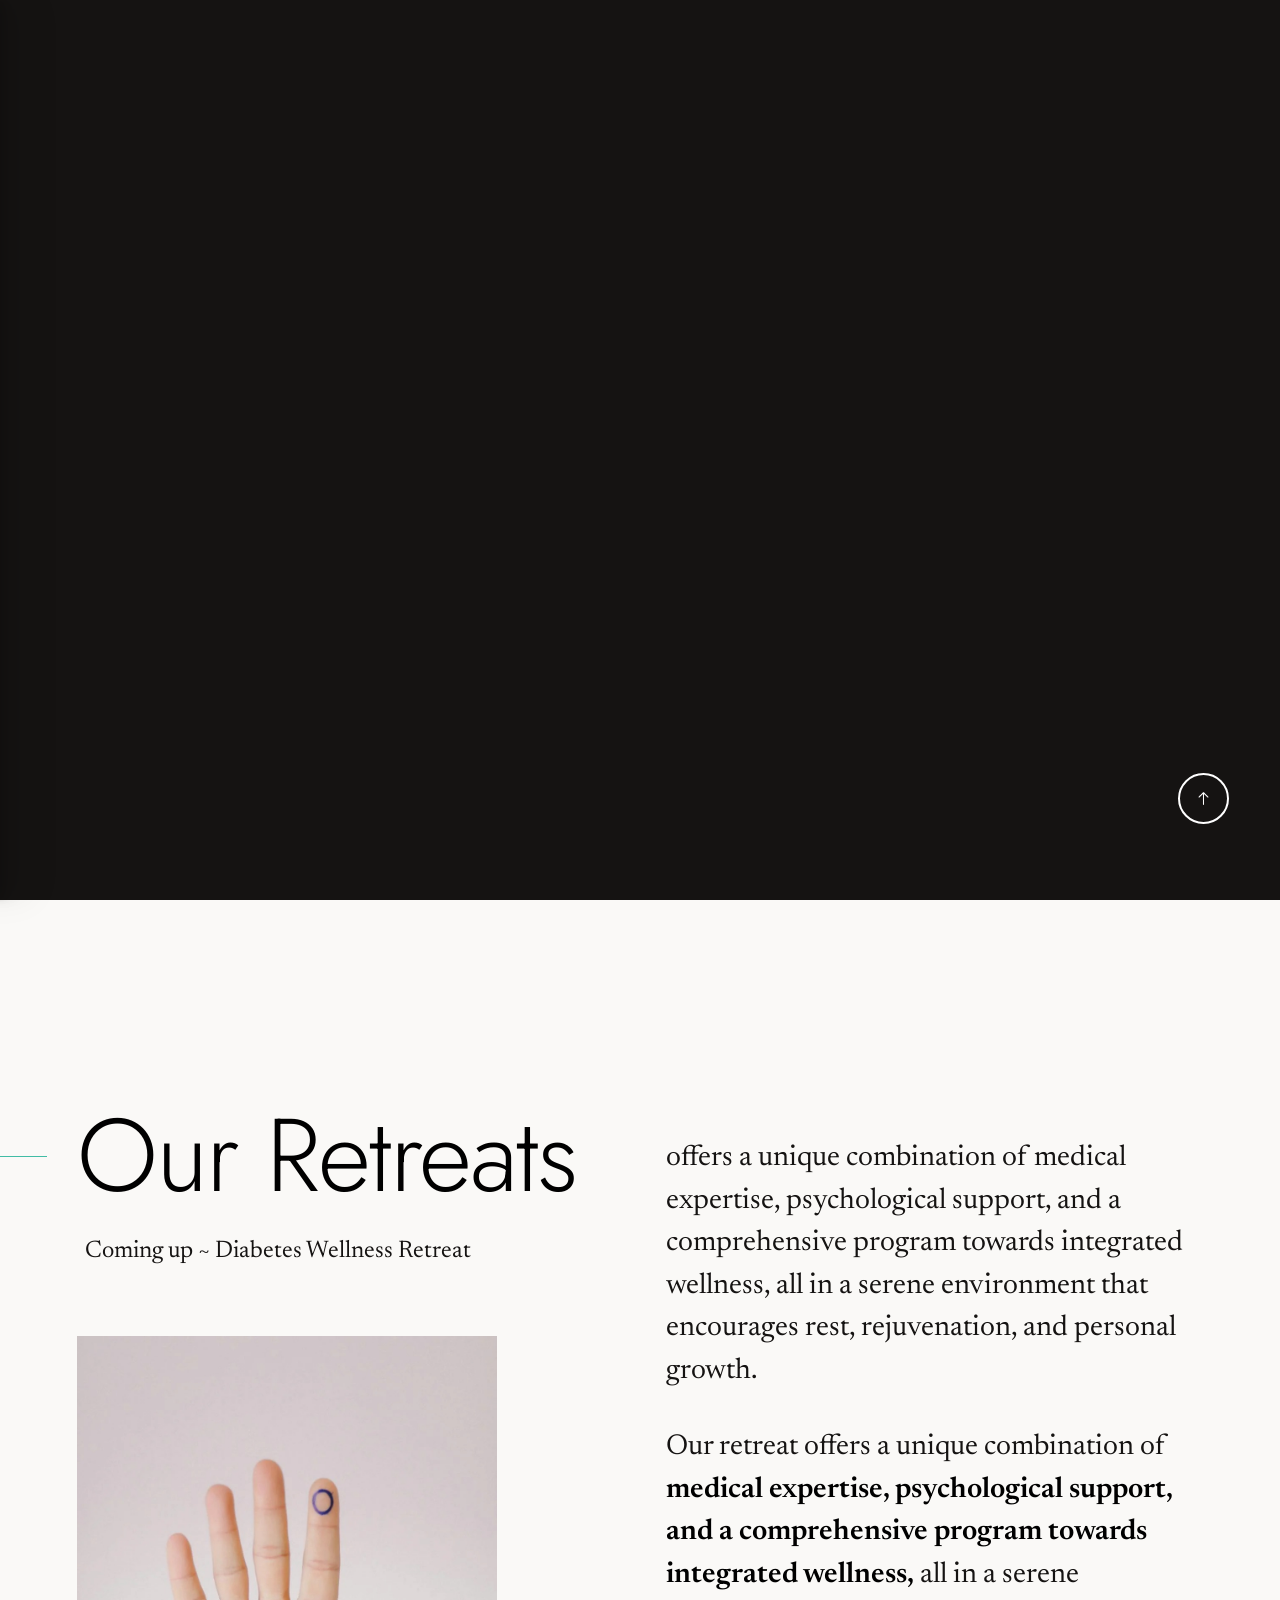
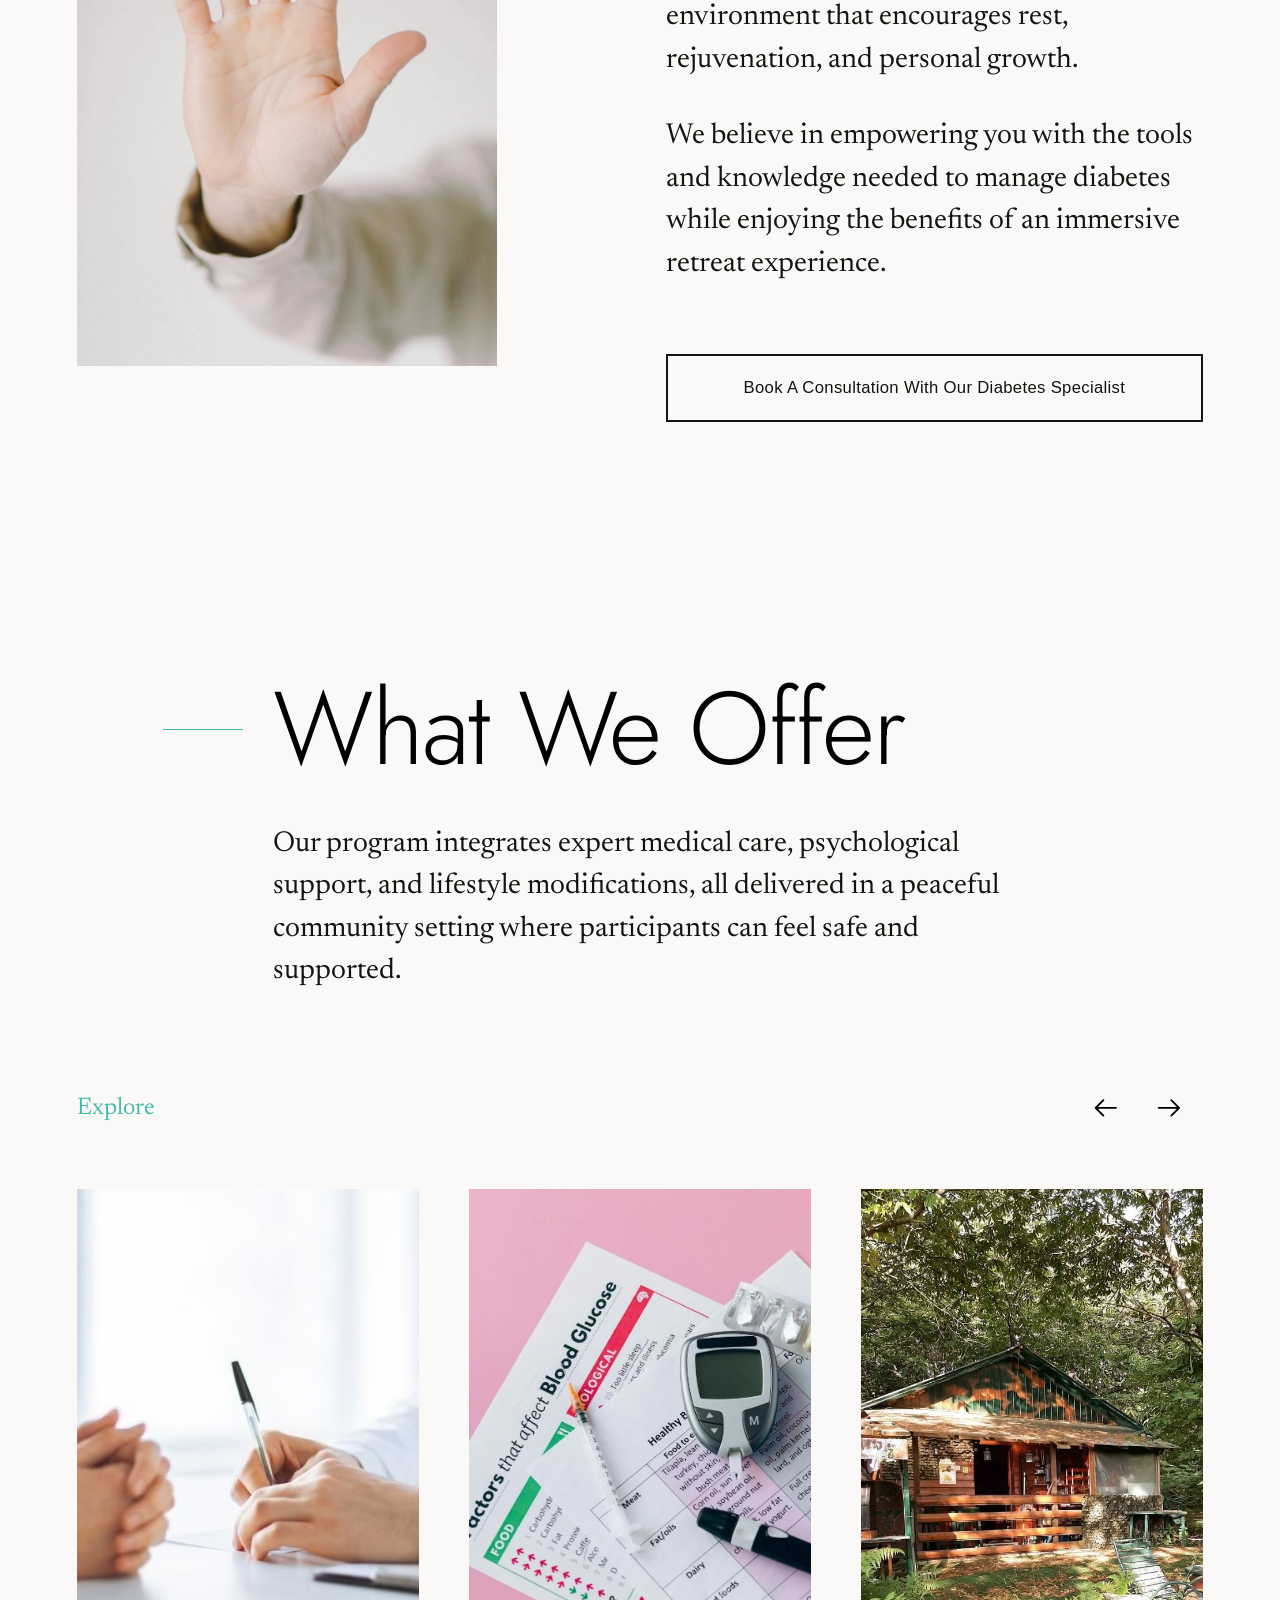
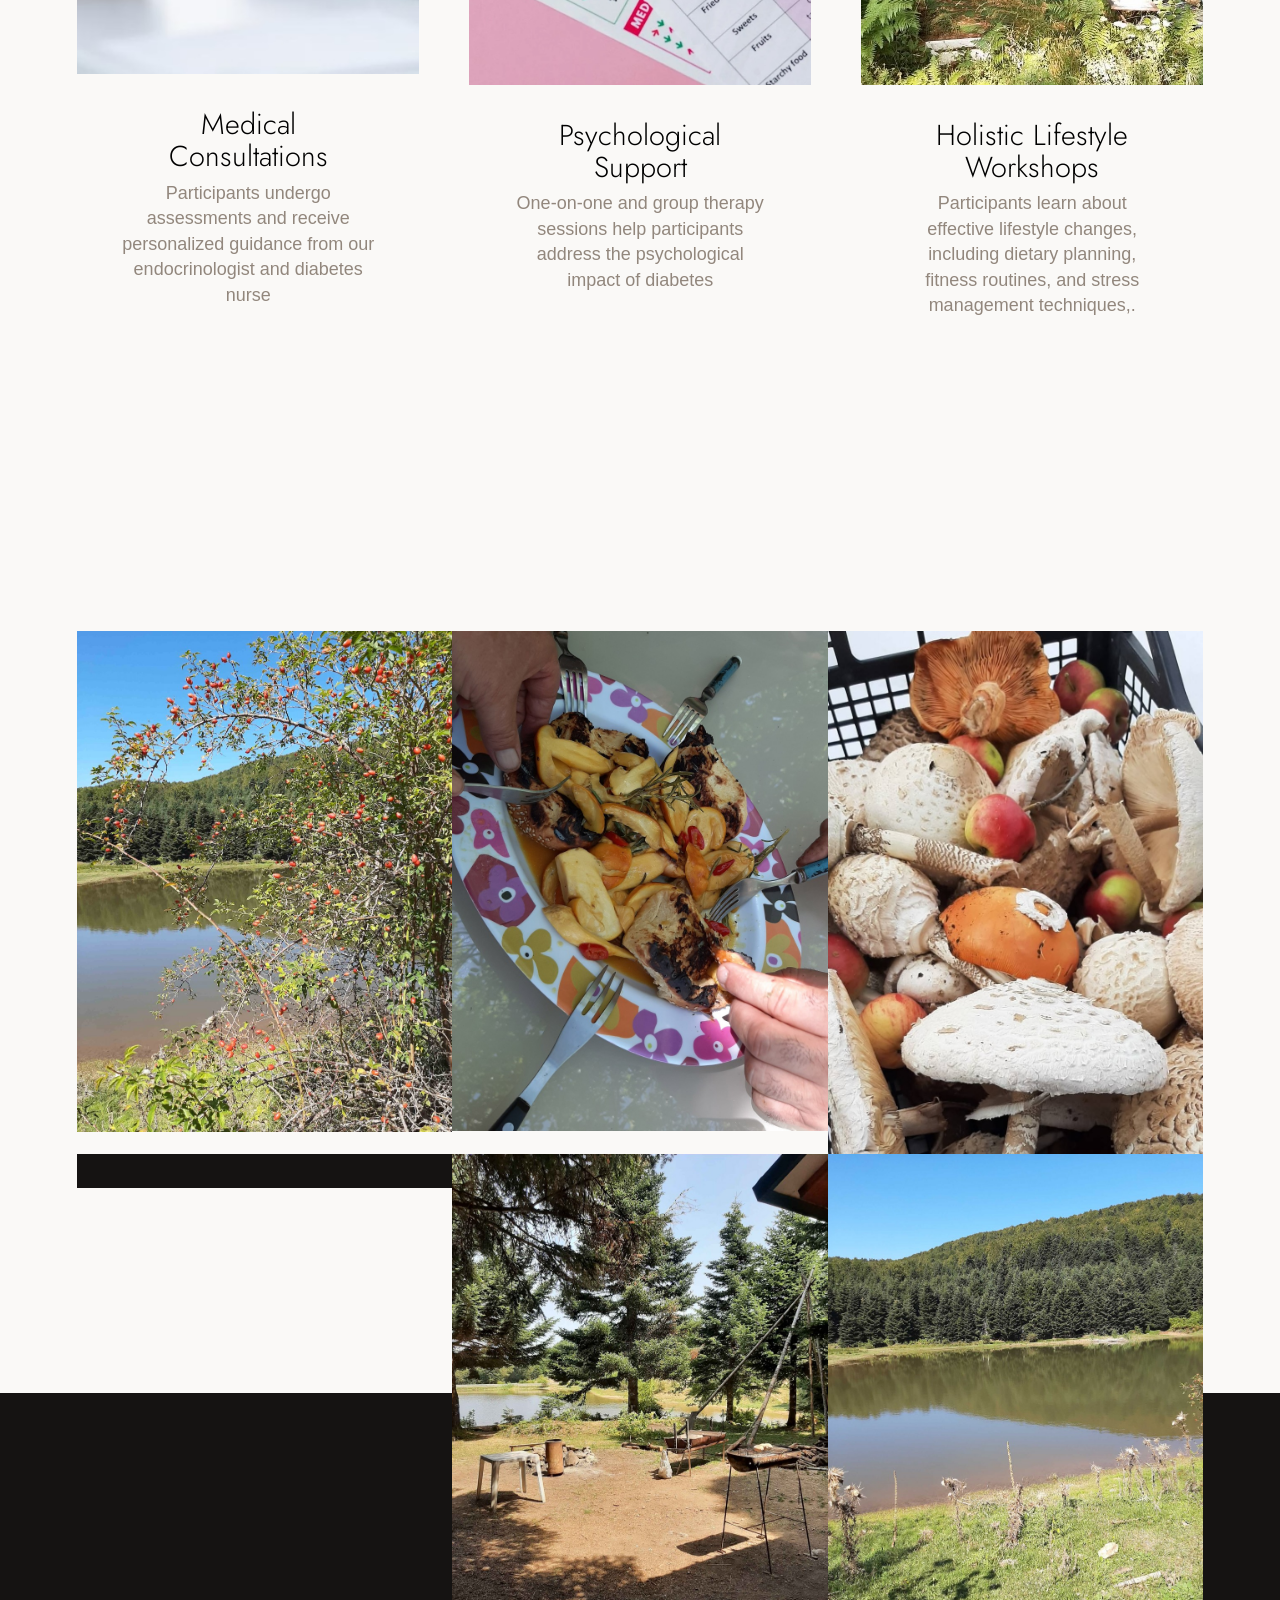
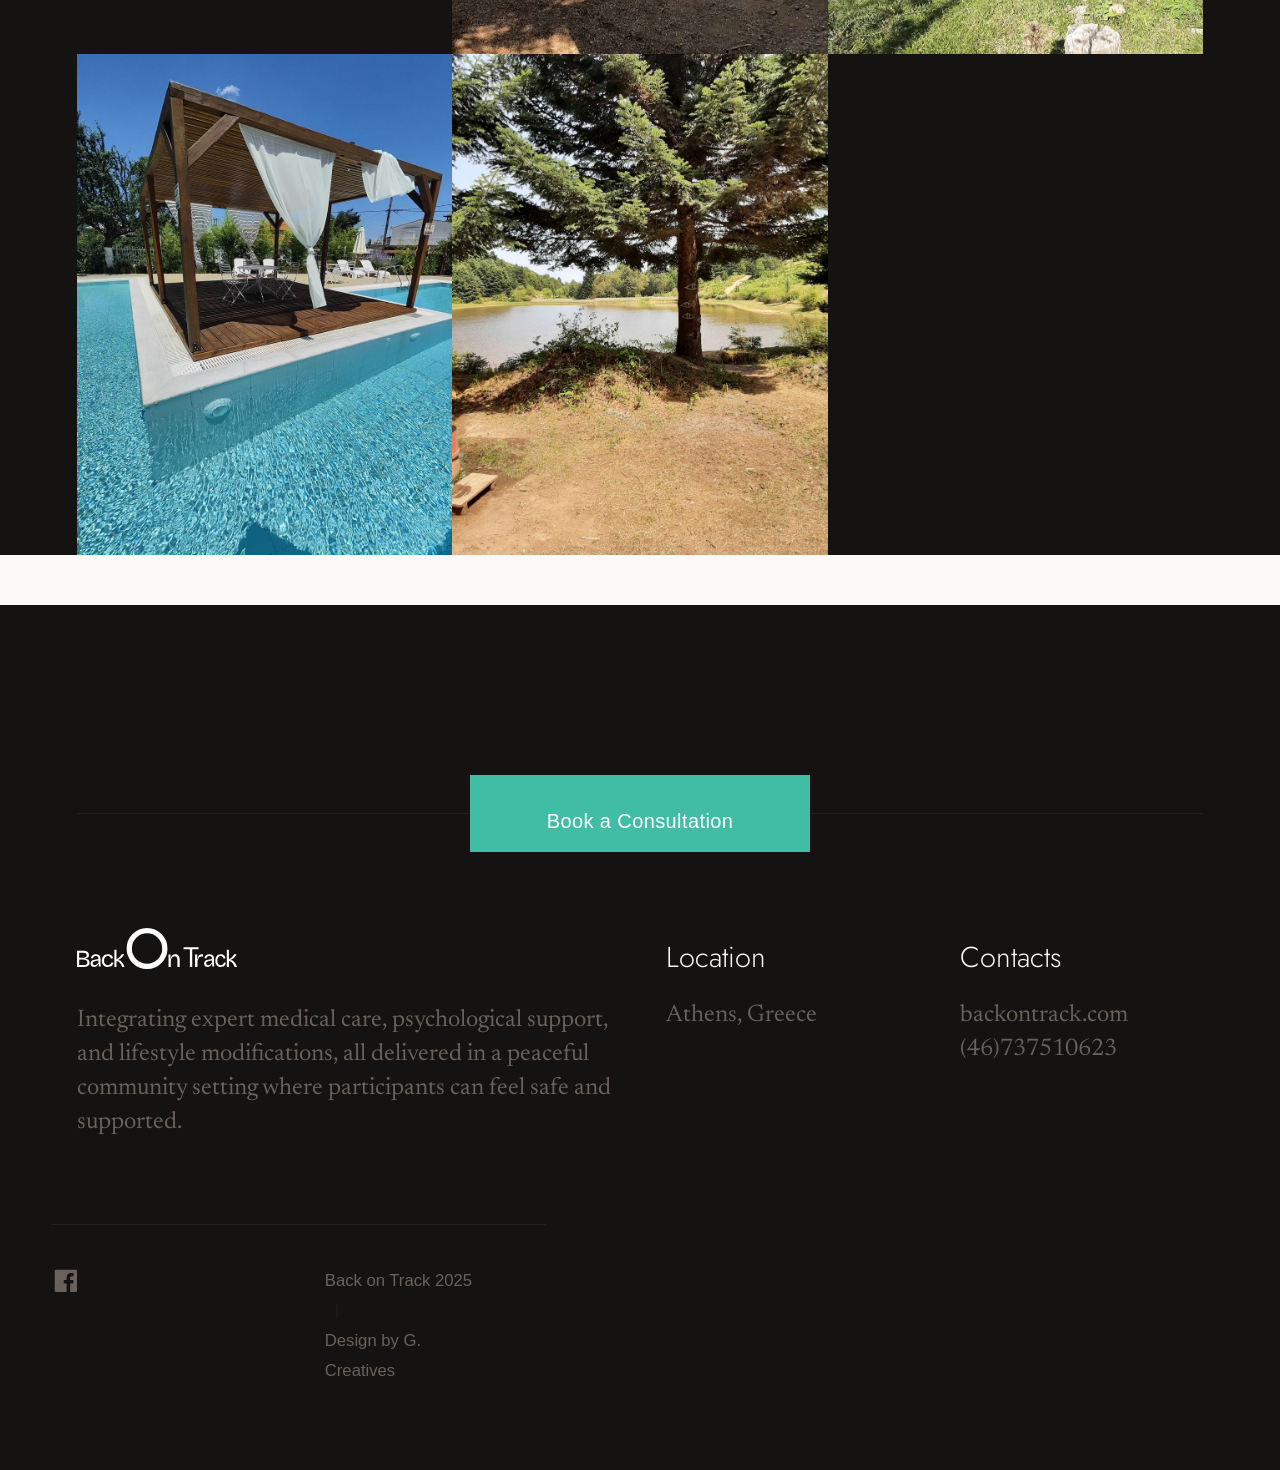
==== commit 62f34ce6: "Update index.html" ====
--- a/index.html
+++ b/index.html
@@ -395,7 +395,7 @@
             
             <div class="row s-footer__top row-x-center">
                 <div class="column xl-4 lg-6 tab-8 mob-12">
-                    <a href="reservations.html" class="btn btn--primary btn--large u-fullwidth">Book a Consultation</a>
+                    <a href="consultations.html" class="btn btn--primary btn--large u-fullwidth">Book a Consultation</a>
                 </div>
             </div>
 
--- a/css/styles.css
+++ b/css/styles.css
@@ -90,17 +90,17 @@
 /* ------------------------------------------------------------------- 
  * ## fonts 
  * ------------------------------------------------------------------- */
- @import url("https://fonts.googleapis.com/css2?family=Rethink+Sans:wght@300;400;500;600;700&family=Cormorant+Garamond:ital,wght@0,300;0,400;0,500;0,600;0,700;1,300;1,400&family=Cormorant+SC:wght@400;500;600;700&family=Newsreader:ital,wght@0,300;0,400;0,500;0,600;0,700;1,300;1,400;1,500;1,600;1,700&display=swap");
-
- :root {
-     --font-1: "Newsreader", Serif;
-     --font-2: "Rethink Sans", Sans-serif; /* Changed to Rethink Sans */
-     --font-3: "Rethink Sans", Sans-serif; /* Changed to Rethink Sans */
-     --font-4: "Rethink Sans", Sans-serif; /* Changed to Rethink Sans */
-     
-     /* monospace */
-     --font-mono: "Rethink Sans", "Andale Mono", Courier, "Courier New", monospace; /* Updated monospace to include Rethink Sans */
- } 
+ @import url("https://fonts.googleapis.com/css2?family=Jost:wght@300;400;500;600;700&family=Newsreader:ital,wght@0,300;0,400;0,500;0,600;0,700;1,300;1,400;1,500;1,600;1,700&display=swap");
+
+:root {
+    --font-1: "Newsreader", Serif;
+    --font-2: "Jost", Serif;
+    --font-3: "Inter", Sans-serif;
+    --font-4: "Jost", Serif;
+
+    /* monospace */
+    --font-mono: Consolas, "Andale Mono", Courier, "Courier New", monospace;
+}
 
 /* ------------------------------------------------------------------- 
  * ## colors
@@ -1450,7 +1450,7 @@
     background   : var(--color-gray-5);
     border       : 1px solid var(--color-gray-10);
     color        : var(--color-text);
-    border-radius: 3px;
+    border-radius: 10px;
 }
 
 pre>code {
@@ -2125,7 +2125,7 @@
     cursor                 : pointer;
     transition             : all 0.3s;
     background-color       : var(--color-btn);
-    border                 : 2px solid var(--color-btn);
+    border                 : 10px solid var(--color-btn);
     -webkit-font-smoothing : antialiased;
     -moz-osx-font-smoothing: grayscale;
 }
@@ -2543,7 +2543,7 @@
     line-height  : 1;
     background   : var(--color-text);
     padding      : var(--vspace-0_25);
-    border-radius: 4px;
+    border-radius: 10px;
     position     : absolute;
     right        : 0;
     top          : calc((var(--vspace-1) + 0.8rem) * -1);
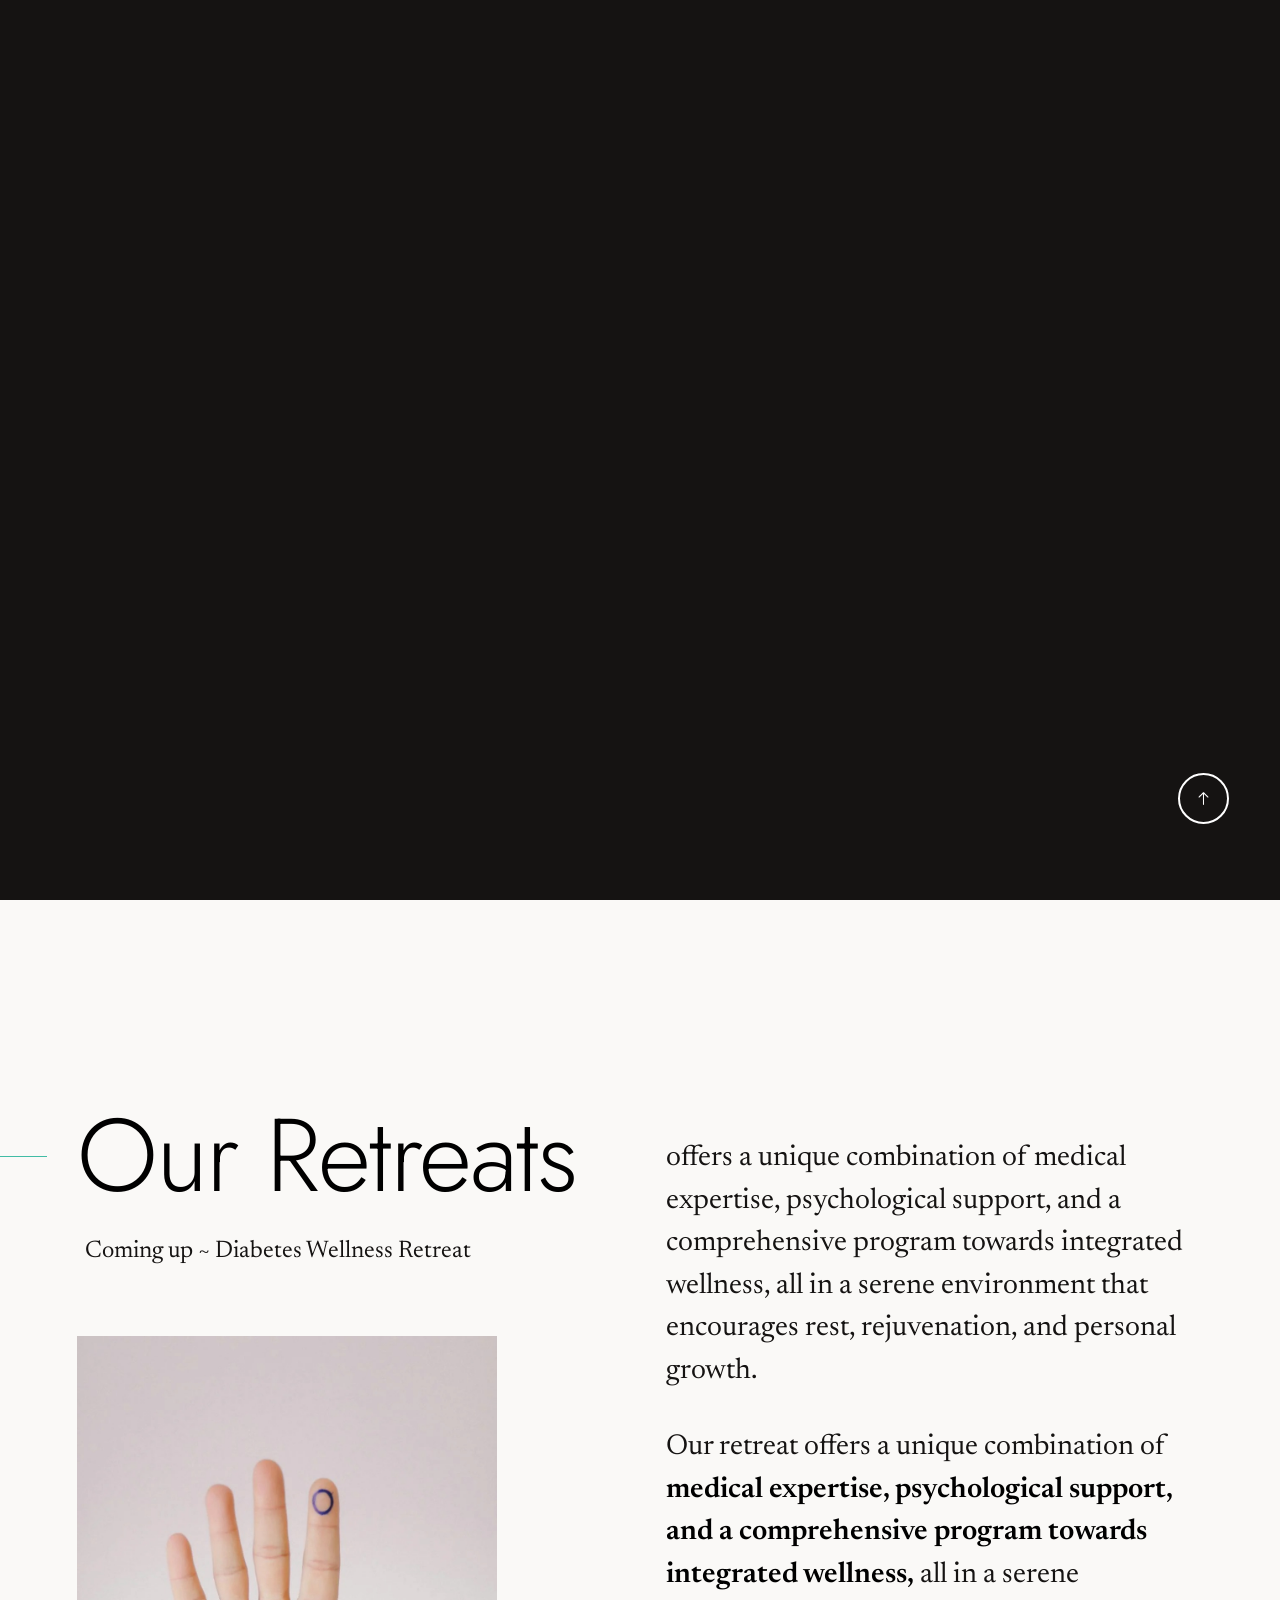
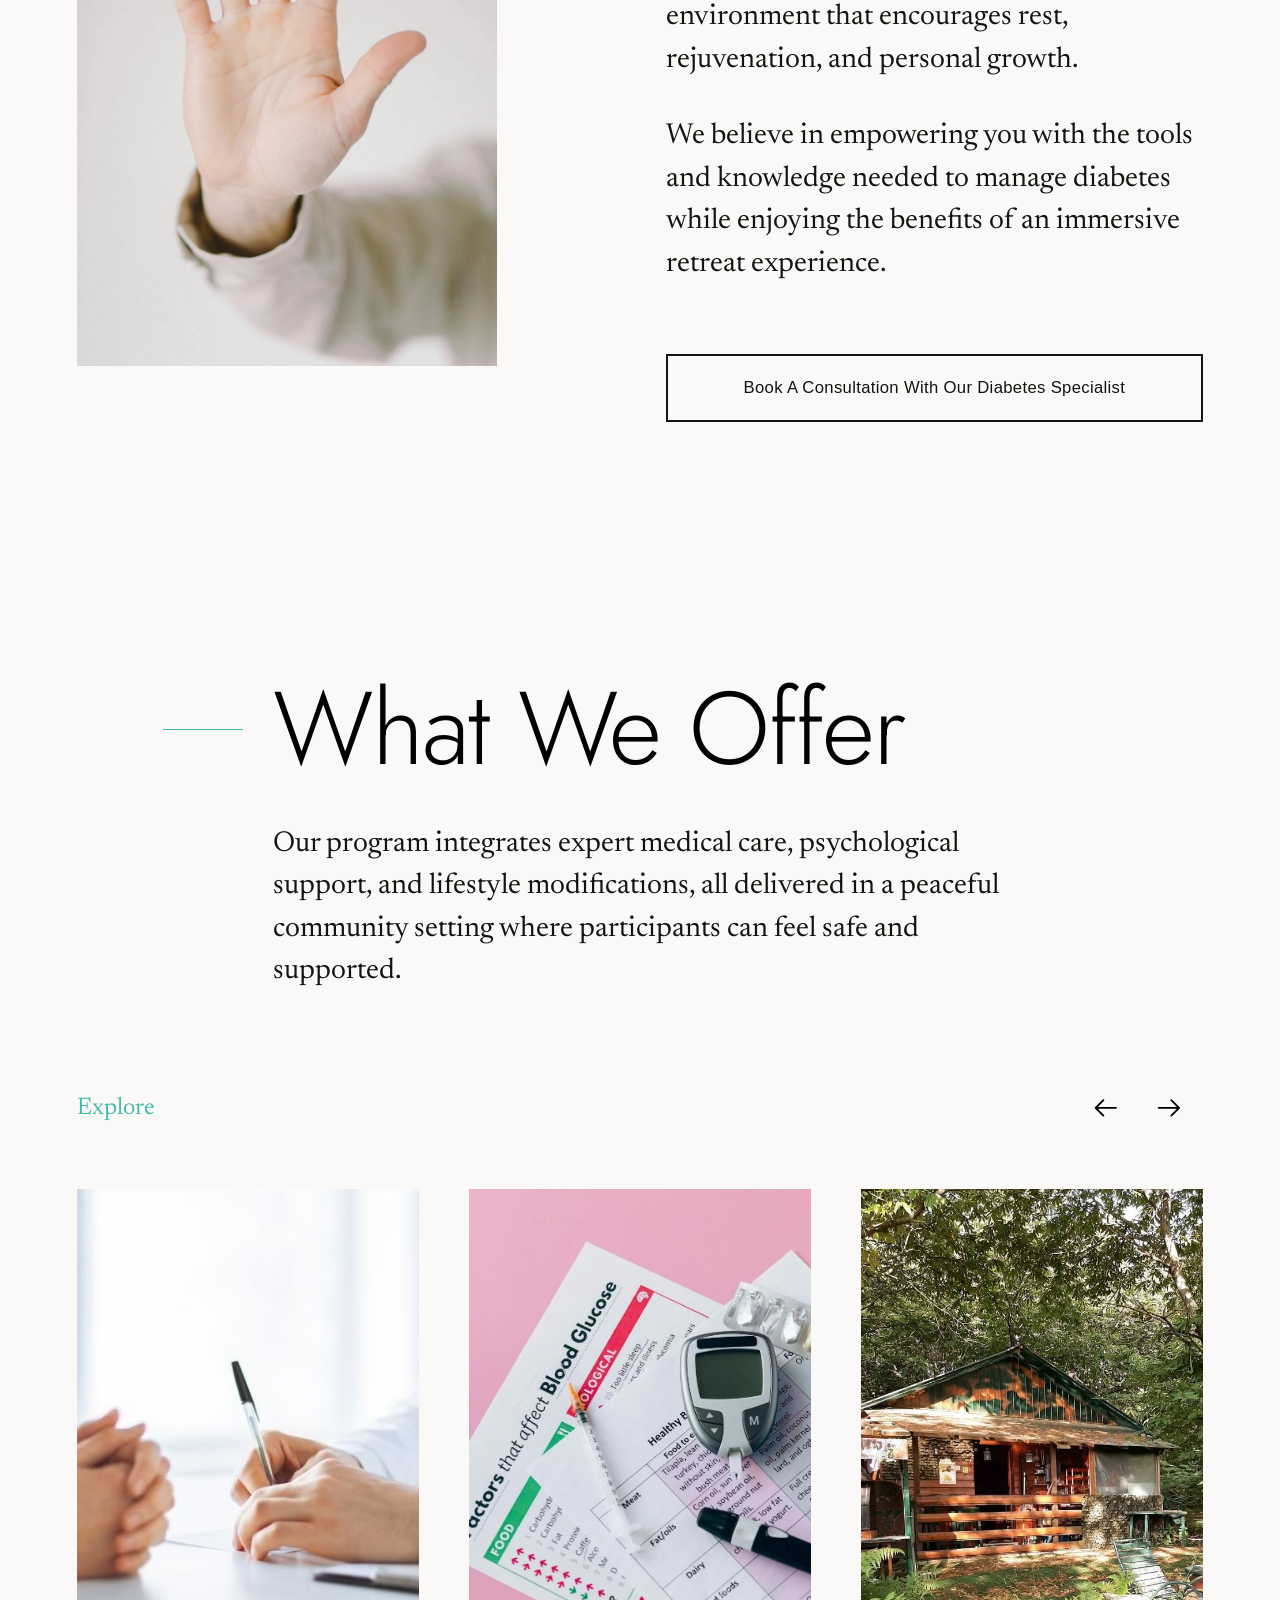
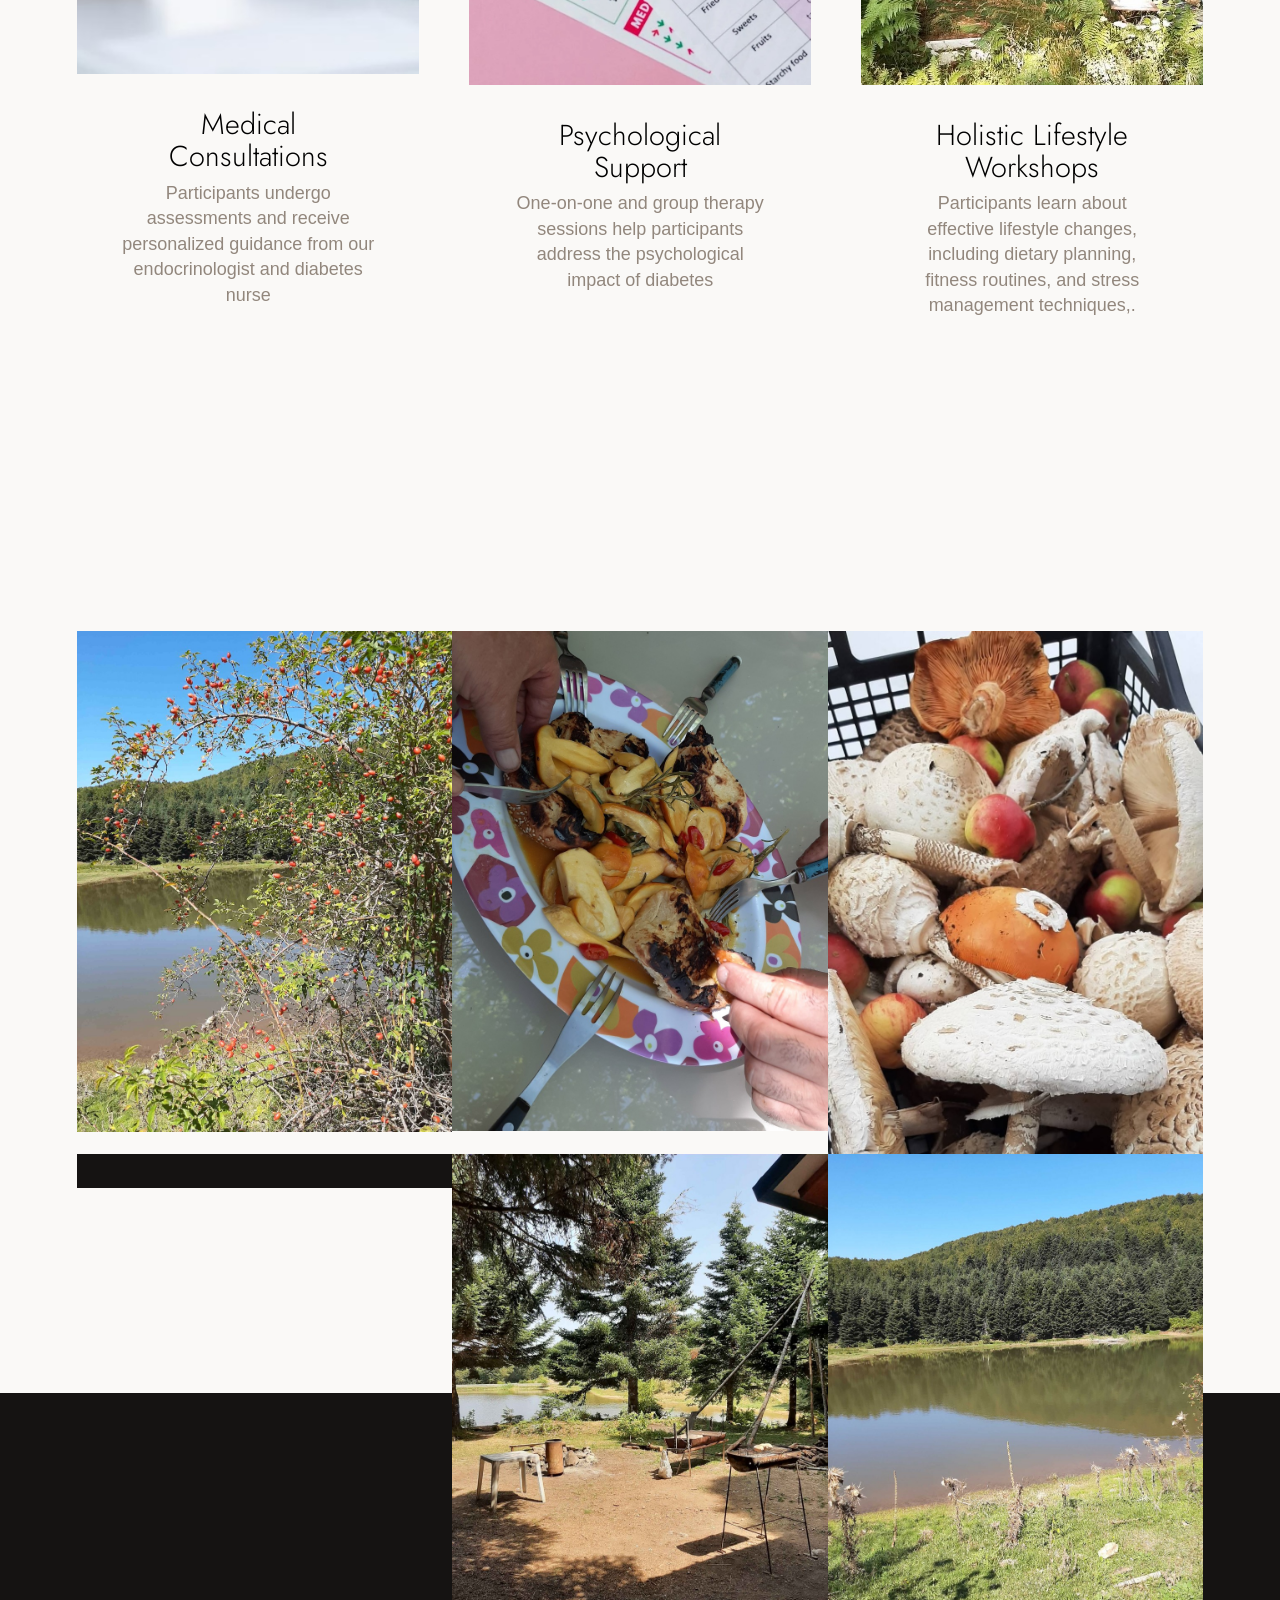
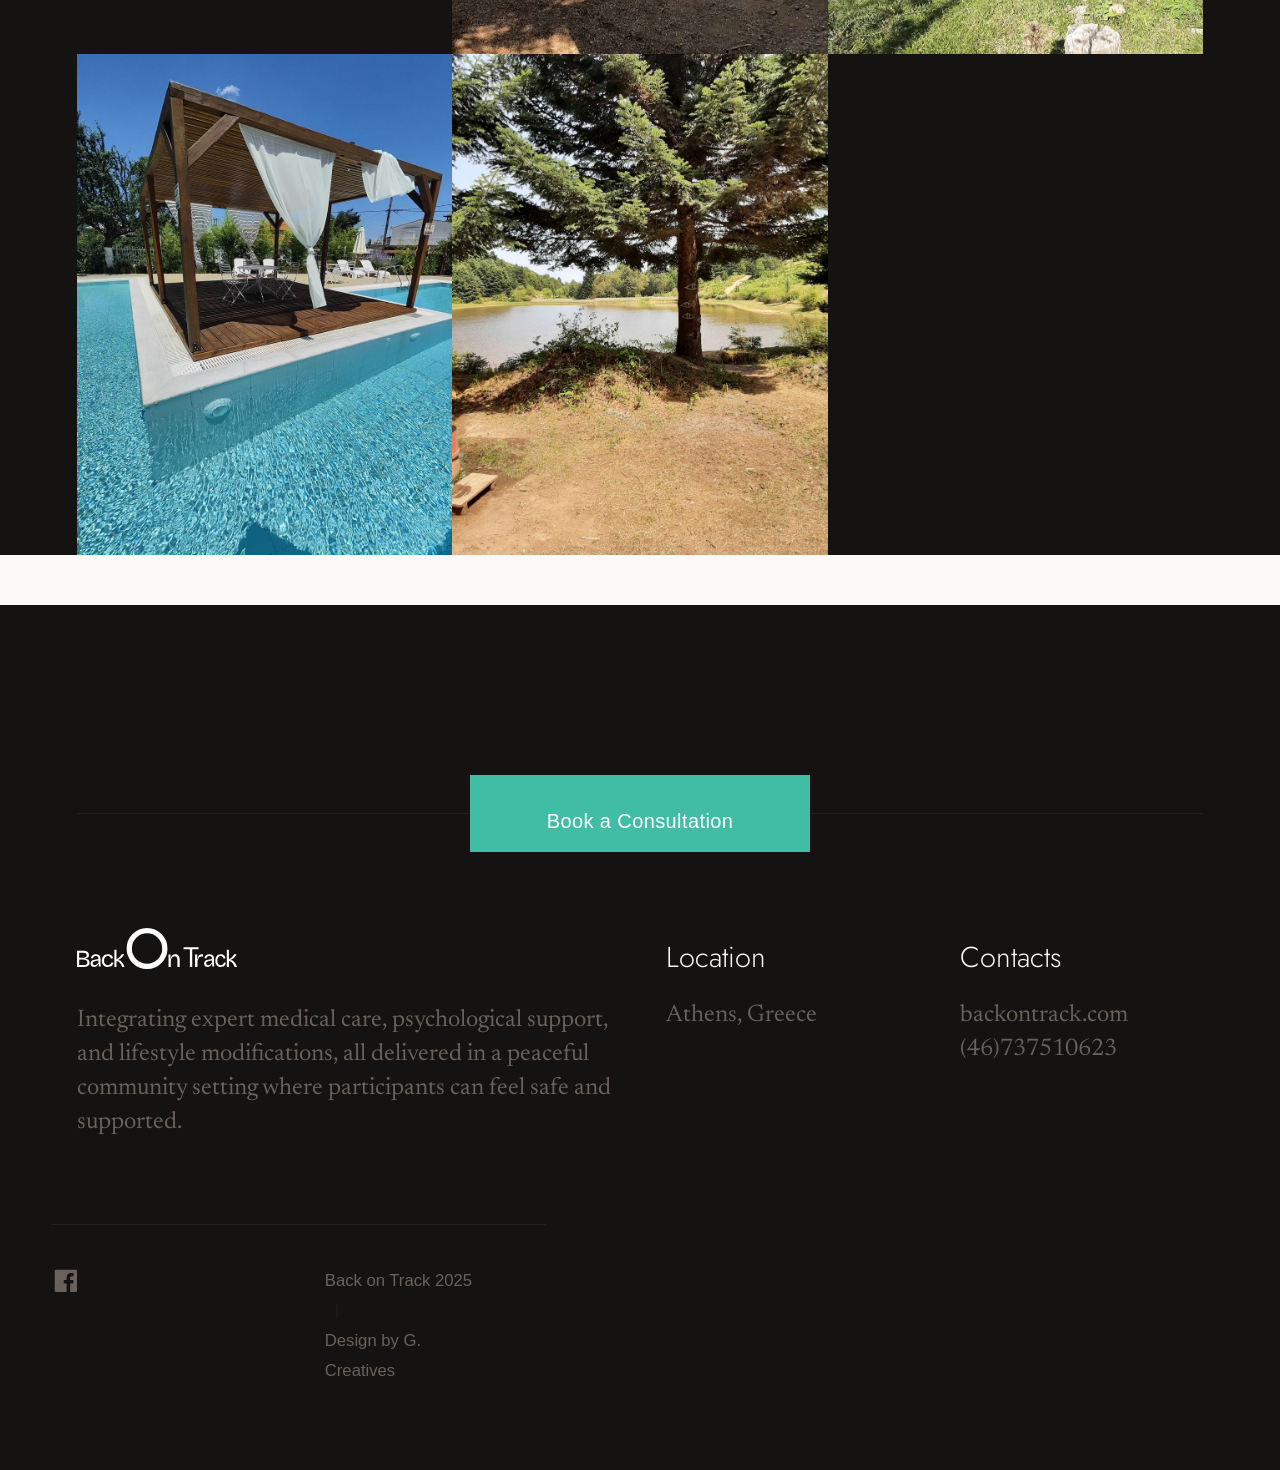
==== commit ac829eb1: "update" ====
--- a/index.html
+++ b/index.html
@@ -63,6 +63,15 @@
                 <a class="s-header__menu-toggle" href="#0"><span>Browse</span></a>
 
                 <div class="s-header__cta">
+                <div>
+                    <a href="about.html" class="btn btn--primary s-header__cta-btn">About Us</a>                        
+                </div>
+
+                <div>
+                    <a href="retreats.html" class="btn btn--primary s-header__cta-btn">Retreats</a>                        
+                </div>
+
+                <div>
                     <a href="consultations.html" class="btn btn--primary s-header__cta-btn">Consulation</a>                        
                 </div>
 
@@ -80,9 +89,9 @@
 
                 <ul class="s-header__nav-links">
                     <li class="current"><a href="index.html">Home</a></li>
+                    <li><a href="about.html">About</a></li>
                     <li><a href="retreats.html">Retreats</a></li>
-                    <li><a href="about.html">About</a></li>
-                    <li><a href="reservations.html">Reservations</a></li>
+                    <li><a href="consultations.html">Consultations</a></li>
                 </ul> <!-- s-header__nav-links -->    
 
                 <div class="s-header__nav-bottom">
--- a/css/styles.css
+++ b/css/styles.css
@@ -3136,16 +3136,21 @@
 /* --------------------------------------------------------------------
  * ## CTA Button
  * -------------------------------------------------------------------- */
-.s-header__cta {
+ .s-header__cta {
     --vspace-btn: var(--vspace-1_5);
     position    : absolute;
     top         : calc((var(--header-height) - var(--vspace-btn)) / 2);
     right       : calc(var(--gutter) + 1.6rem);
+    display: flex; /* Use flexbox for horizontal alignment */
+    justify-content: flex-end; /* Align items to the right */
+    gap: 10px; /* Space between buttons */
 }
 
 .s-header__cta-btn {
     margin : 0;
     padding: 0 2.4rem;
+    border-radius: 5px; /* Rounded corners */
+}
 }
 
 /* --------------------------------------------------------------------
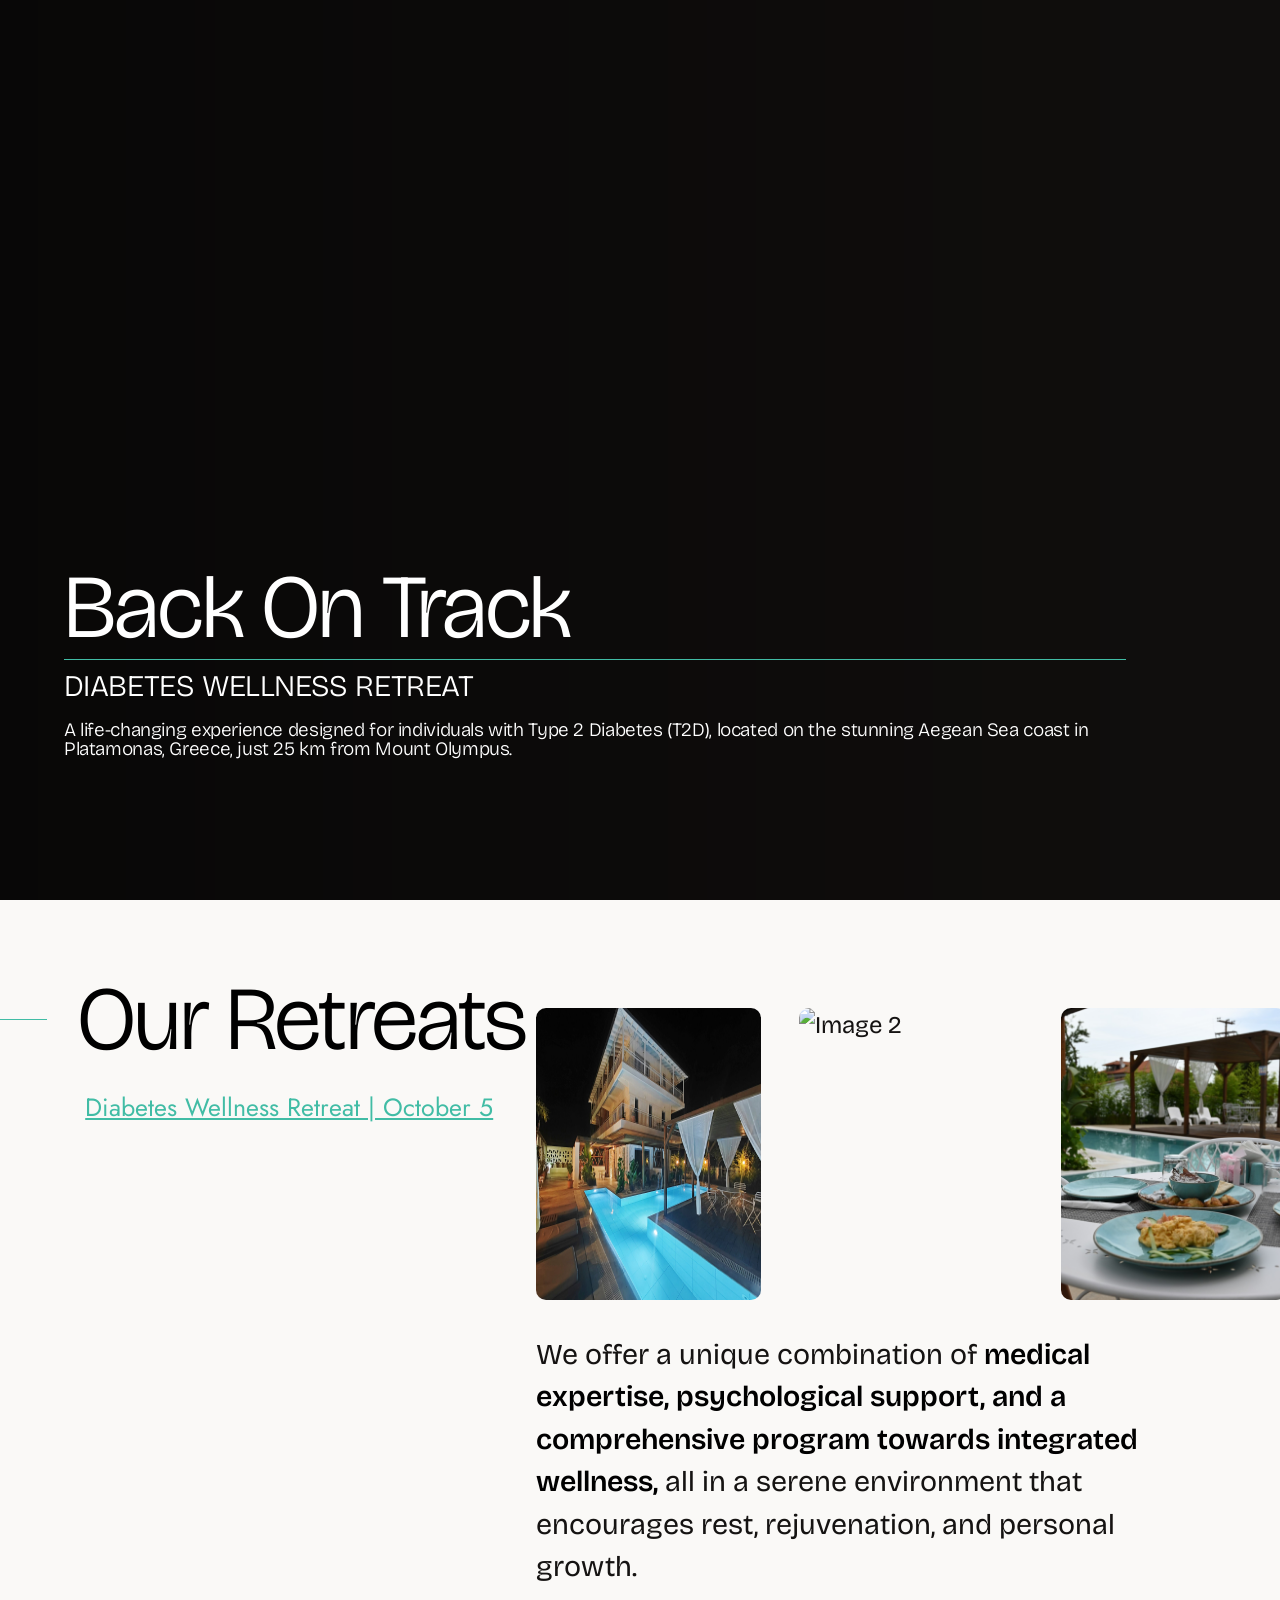
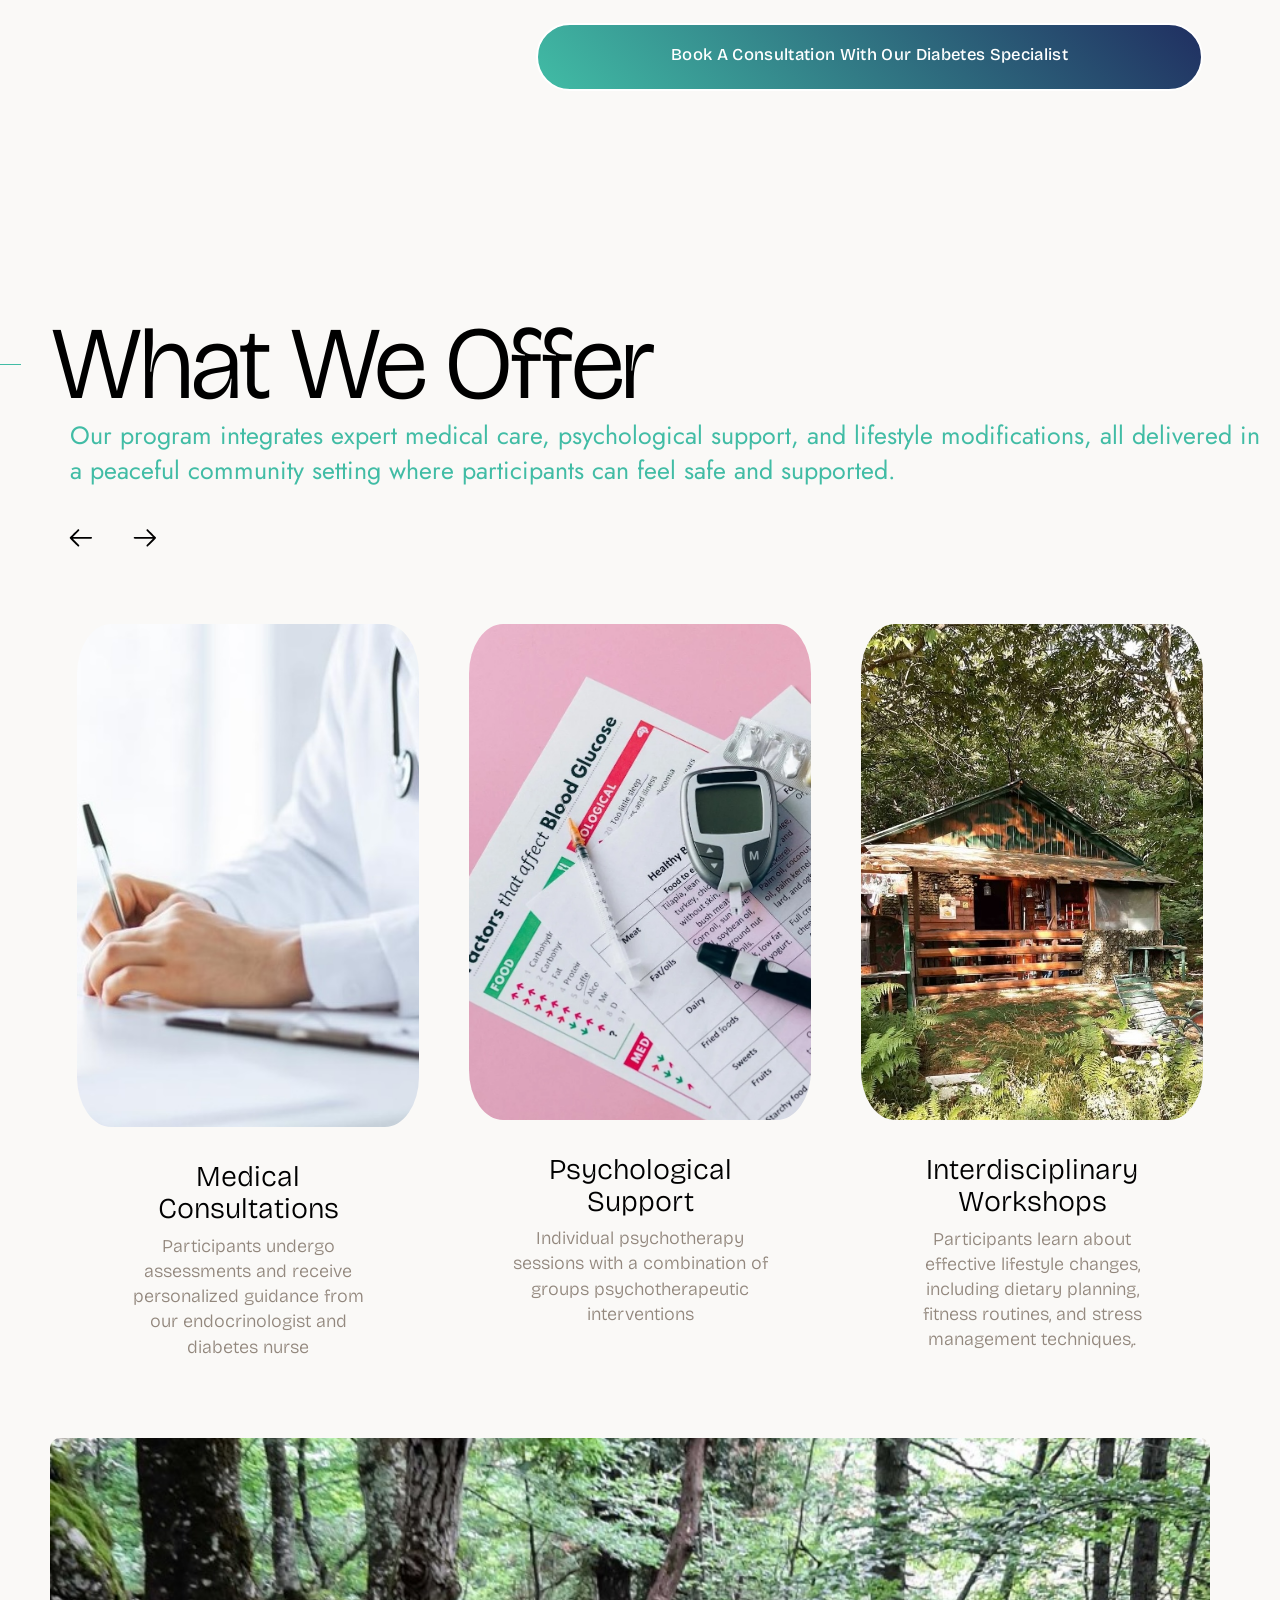
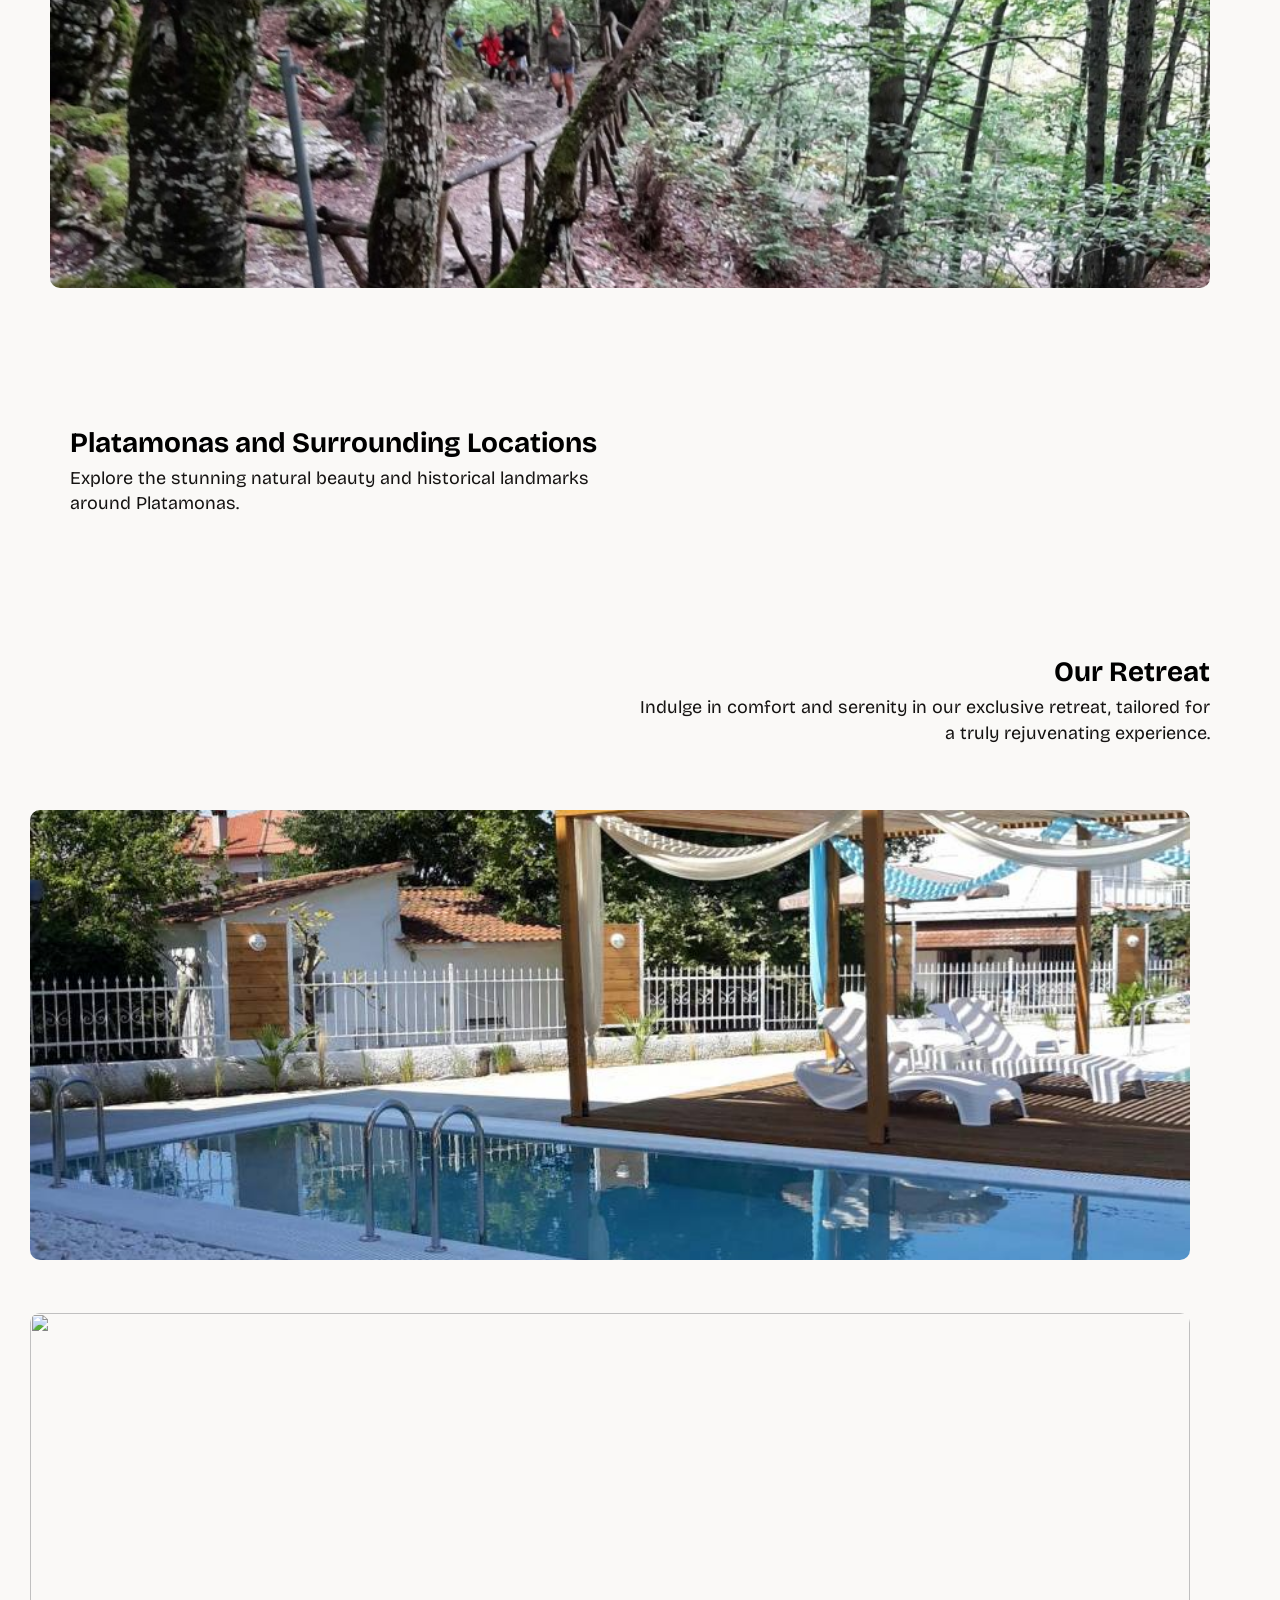
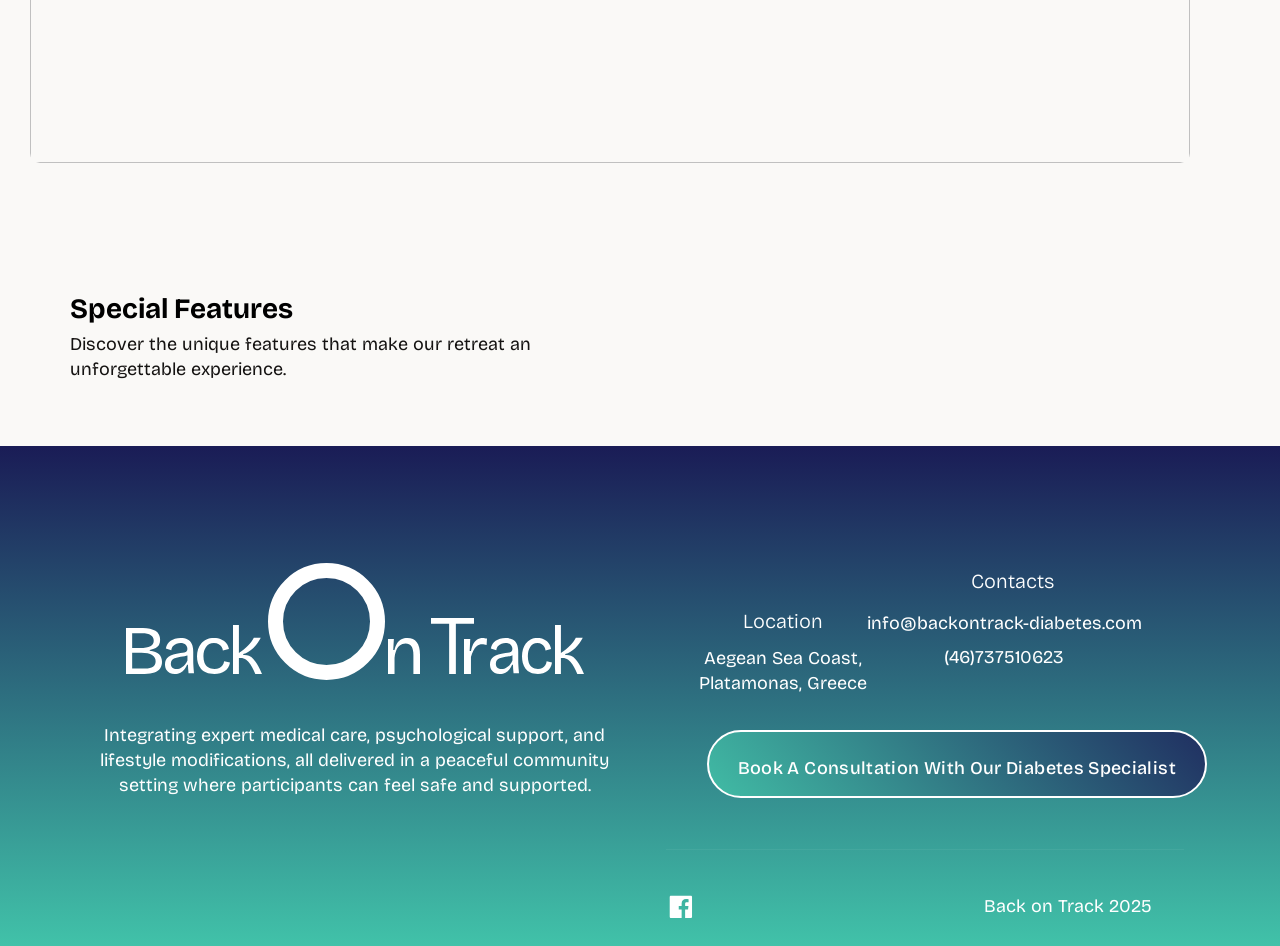
==== commit 5be78d06: "upload" ====
--- a/index.html
+++ b/index.html
@@ -25,6 +25,9 @@
     <link rel="icon" type="image/png" sizes="16x16" href="ellipse 45.svg">
     <link rel="manifest" href="site.webmanifest">
 
+    <link rel="preconnect" href="https://fonts.googleapis.com">
+<link rel="preconnect" href="https://fonts.gstatic.com" crossorigin>
+<link href="https://fonts.googleapis.com/css2?family=Bricolage+Grotesque:opsz,wght@12..96,200..800&display=swap" rel="stylesheet">
 </head>
 
 
@@ -48,157 +51,109 @@
 
         <div class="menu-underlay"></div>
 
-        <!-- # site header 
-        ================================================== -->
-        <header class="s-header">
-
-            <div class="s-header__block">
-
-                <div class="s-header__logo">
-                    <a class="back on track logo.svg" href="index.html">
-                        <img src="images/BACK ON TRACK LOGO.svg" alt="Homepage">
-                    </a>
-                </div>
-
-                <a class="s-header__menu-toggle" href="#0"><span>Browse</span></a>
-
-                <div class="s-header__cta">
-                <div>
-                    <a href="about.html" class="btn btn--primary s-header__cta-btn">About Us</a>                        
-                </div>
-
-                <div>
-                    <a href="retreats.html" class="btn btn--primary s-header__cta-btn">Retreats</a>                        
-                </div>
-
-                <div>
-                    <a href="consultations.html" class="btn btn--primary s-header__cta-btn">Consulation</a>                        
-                </div>
-
-            </div> <!-- end s-header__block -->
-
-            <nav class="s-header__nav">    
-
-                <a href="#0" class="s-header__nav-close-btn" title="close"><span>Close</span></a>
-
-                <div class="s-header__nav-logo">
-                    <a href="index.html">
-                        <img src="images/Ellipse 45.svg" alt="Homepage">
-                    </a>
-                </div> <!-- s-header__nav-logo -->  
-
-                <ul class="s-header__nav-links">
-                    <li class="current"><a href="index.html">Home</a></li>
-                    <li><a href="about.html">About</a></li>
-                    <li><a href="retreats.html">Retreats</a></li>
-                    <li><a href="consultations.html">Consultations</a></li>
-                </ul> <!-- s-header__nav-links -->    
-
-                <div class="s-header__nav-bottom">
-
-                    <h6>Booking Request</h6>
-
-                    <div class="s-header__booking">
-                        <div class="s-header__booking-no"><a href="tel:+46737510623">(46) 7375 106 23</a></div>
-                    </div>
-
-                    <ul class="s-header__nav-social social-list">
-                        <li>
-                            <a href="#0">
-                                <svg xmlns="http://www.w3.org/2000/svg" width="24" height="24" viewBox="0 0 24 24" style="fill:rgba(0, 0, 0, 1);transform:;-ms-filter:"><path d="M20,3H4C3.447,3,3,3.448,3,4v16c0,0.552,0.447,1,1,1h8.615v-6.96h-2.338v-2.725h2.338v-2c0-2.325,1.42-3.592,3.5-3.592 c0.699-0.002,1.399,0.034,2.095,0.107v2.42h-1.435c-1.128,0-1.348,0.538-1.348,1.325v1.735h2.697l-0.35,2.725h-2.348V21H20 c0.553,0,1-0.448,1-1V4C21,3.448,20.553,3,20,3z"></path></svg>
-                                <span class="u-screen-reader-text">Facebook</span>
-                            </a>
-                        </li>
-                        <li>
-                            <a href="#0">
-                                <svg xmlns="http://www.w3.org/2000/svg" width="24" height="24" viewBox="0 0 24 24" style="fill:rgba(0, 0, 0, 1);transform:;-ms-filter:"><path d="M11.999,7.377c-2.554,0-4.623,2.07-4.623,4.623c0,2.554,2.069,4.624,4.623,4.624c2.552,0,4.623-2.07,4.623-4.624 C16.622,9.447,14.551,7.377,11.999,7.377L11.999,7.377z M11.999,15.004c-1.659,0-3.004-1.345-3.004-3.003 c0-1.659,1.345-3.003,3.004-3.003s3.002,1.344,3.002,3.003C15.001,13.659,13.658,15.004,11.999,15.004L11.999,15.004z"></path><circle cx="16.806" cy="7.207" r="1.078"></circle><path d="M20.533,6.111c-0.469-1.209-1.424-2.165-2.633-2.632c-0.699-0.263-1.438-0.404-2.186-0.42 c-0.963-0.042-1.268-0.054-3.71-0.054s-2.755,0-3.71,0.054C7.548,3.074,6.809,3.215,6.11,3.479C4.9,3.946,3.945,4.902,3.477,6.111 c-0.263,0.7-0.404,1.438-0.419,2.186c-0.043,0.962-0.056,1.267-0.056,3.71c0,2.442,0,2.753,0.056,3.71 c0.015,0.748,0.156,1.486,0.419,2.187c0.469,1.208,1.424,2.164,2.634,2.632c0.696,0.272,1.435,0.426,2.185,0.45 c0.963,0.042,1.268,0.055,3.71,0.055s2.755,0,3.71-0.055c0.747-0.015,1.486-0.157,2.186-0.419c1.209-0.469,2.164-1.424,2.633-2.633 c0.263-0.7,0.404-1.438,0.419-2.186c0.043-0.962,0.056-1.267,0.056-3.71s0-2.753-0.056-3.71C20.941,7.57,20.801,6.819,20.533,6.111z M19.315,15.643c-0.007,0.576-0.111,1.147-0.311,1.688c-0.305,0.787-0.926,1.409-1.712,1.711c-0.535,0.199-1.099,0.303-1.67,0.311 c-0.95,0.044-1.218,0.055-3.654,0.055c-2.438,0-2.687,0-3.655-0.055c-0.569-0.007-1.135-0.112-1.669-0.311 c-0.789-0.301-1.414-0.923-1.719-1.711c-0.196-0.534-0.302-1.099-0.311-1.669c-0.043-0.95-0.053-1.218-0.053-3.654 c0-2.437,0-2.686,0.053-3.655c0.007-0.576,0.111-1.146,0.311-1.687c0.305-0.789,0.93-1.41,1.719-1.712 c0.534-0.198,1.1-0.303,1.669-0.311c0.951-0.043,1.218-0.055,3.655-0.055c2.437,0,2.687,0,3.654,0.055 c0.571,0.007,1.135,0.112,1.67,0.311c0.786,0.303,1.407,0.925,1.712,1.712c0.196,0.534,0.302,1.099,0.311,1.669 c0.043,0.951,0.054,1.218,0.054,3.655c0,2.436,0,2.698-0.043,3.654H19.315z"></path></svg>
-                                <span class="u-screen-reader-text">Instagram</span>
-                            </a>
-                        </li>
-                    </ul> 
-                </div> <!-- s-header__nav-bottom -->  
-
-            </nav> <!-- end s-header__nav -->
-
-        </header> <!-- end s-header -->
-
-
-        <!-- # intro
-        ================================================== -->
-        <section id="intro" class="s-intro">
-
-            <div class= style="background-image:url(images/gallery/1/forest and river.jpeg)"></div>
-            <div class="row s-intro__content">
-                <div class="column xl-12">
-                    <p class="s-intro__desc lead" style="margin-top: 50px;">
-                    <div class="s-intro__pretitle" style="margin-bottom: 20px;">Where Life Gets</div>
-                    <h1 class="s-intro__title" style="font-size: 120px;">BACK ON TRACK</h1>
-
-                    <p class="s-intro__desc lead" style="font-size: 20px;">
-                        <i>Diabetes Wellness Retreat</i>
-                        A life-changing experience designed for individuals 
-                        with <i>Type 2 Diabetes (T2D)</i>, located on the 
-                        stunning Aegean Sea coast in Platamonas, Greece, 
-                        just 25 km from Mount Olympus.
-                    </p>
-                
-                </div>                
-            </div> <!-- s-intro__content -->     
-            
-            <div class="s-intro__scroll-down">
-                <a href="#about" class="smoothscroll">
-                    <span class="scroll-text u-screen-reader-text">Learn More</span>
-                    <div class="scroll-icon">
-                        <svg clip-rule="evenodd" fill-rule="evenodd" stroke-linejoin="round" stroke-miterlimit="2" viewBox="0 0 24 24" xmlns="http://www.w3.org/2000/svg"><path d="m5.214 14.522s4.505 4.502 6.259 6.255c.146.147.338.22.53.22s.384-.073.53-.22c1.754-1.752 6.249-6.244 6.249-6.244.144-.144.216-.334.217-.523 0-.193-.074-.386-.221-.534-.293-.293-.766-.294-1.057-.004l-4.968 4.968v-14.692c0-.414-.336-.75-.75-.75s-.75.336-.75.75v14.692l-4.979-4.978c-.289-.289-.761-.287-1.054.006-.148.148-.222.341-.221.534 0 .189.071.377.215.52z" fill-rule="nonzero"/></svg>
-                    </div>
-                </a>
-            </div> <!-- s-intro__scroll-down -->
-
-        </section> <!-- end s-intro -->
+<!-- # site header 
+================================================== -->
+<header class="s-header">
+    <div class="s-header__block">
+        <div class="s-header__logo">
+            <a class="back-on-track logo" href="index.html">
+                <img src="images/BACK ON TRACK LOGO.svg" alt="Homepage">
+            </a>
+        </div>
+        <div class="s-header__cta">
+            <ul class="s-header__nav-links">
+                <li>
+                    <a href="index.html" class="btn btn--primary s-header__cta-btn">Home</a>
+                </li>
+                <li>
+                    <a href="about.html" class="btn btn--primary s-header__cta-btn">About Us</a>
+                </li>
+                <li>
+                    <a href="retreats.html" class="btn btn--primary s-header__cta-btn">Retreats</a>
+                </li>
+                <li>
+                    <a href="consultations.html" class="btn btn--primary s-header__cta-btn">Consultation</a>
+                </li>
+            </ul>
+        </div>
+    </div>
+</header> <!-- end s-header -->
+
+
+
+<!-- # intro -->
+<article class="s-content">
+    <!-- ## pageheader -->
+    <section class="s-pageheader" 
+        style="display: flex; align-items: center; background-image: url(images/gallery/1/Forest\ and\ river.jpeg); 
+               background-size: cover; background-position: center; background-repeat: no-repeat; height: 100vh;">
+    
+        <!-- Left Text Content -->
+        <div class="column xl-6 s-pageheader__content" 
+            style="width: 90%; padding-left: 5%; text-align: left; color: white; animation: slideUp 1s ease-in;">
+            <h1 class="page-title" style="margin-top: 250px; font-size: 90px; color: white;">
+                Back On Track
+            </h1>
+            <h1 class="page-title" style="font-size: 30px; color: white;">
+                DIABETES WELLNESS RETREAT
+            </h1>
+            <h1 class="page-title" style="font-size: 19px; color: white;">
+                A life-changing experience designed for individuals with Type 2 Diabetes (T2D), located on the stunning Aegean Sea coast in Platamonas, Greece, just 25 km from Mount Olympus.
+            </h1>
+        </div>
+    
+        <!-- Right Image (Just for Alignment) -->
+        <div class="column xl-10" style="width: 50%;"></div>
+    
+    </section> <!-- end pageheader -->
+</article>
+
+<!-- Add CSS for animation -->
+<style>
+    @keyframes slideUp {
+        0% {
+            opacity: 0;
+            transform: translateY(40px);
+        }
+        100% {
+            opacity: 1;
+            transform: translateY(0);
+        }
+    }
+</style>
+
 
 
         <!-- # about
         ================================================== -->
         <section id="about" class="s-about">
 
-            <div class="row s-about__content">
+            <div class="row s-about__content" style="margin-top: -130px;">
                 <div class="column xl-12 s-about__content-grid grid-block">    
                     
                     <div class="s-about__content-header section-header">
-                        <h2 class="text-display-title with-line">Our Retreats</h2>                        
+                        <h2 class="text-display-title with-line" style="font-size: 90px">
+                            Our Retreats</h2>                        
                         <div class="s-about__content-header-inner">
                             <p class="text-desc">
-                                Coming up ~ Diabetes Wellness Retreat
-
-                            </p>
-                            
-                            <div class="s-about__content-media">
-                                <img class="stop diabetes.jpeg" 
-                                     src="images/gallery/1/stop diabetes.jpeg" 
-                                     srcset="images/gallery/1/stop diabetes.jpeg 1x, images/gallery/1/stop diabetes.jpeg 2x" alt="">
-                            </div>
+                                <a href="retreats.html" style="text-decoration: underline; color: #41BCA5; font-size: 25px; font-family: 'Jost', sans-serif;">Diabetes Wellness Retreat | October 5</a>
+                            </p>                                                
                         </div>
                     </div> <!-- end s-about__content-header -->      
                     
                     <div class="s-about__content-main">
-                        <p class="attention-getter">
-                         offers a unique combination of medical expertise, psychological support,
-                         and a comprehensive program towards integrated wellness, all in a 
-                        serene environment that encourages rest, rejuvenation, and personal growth.
-                       </p>
-                        <p class="attention-getter">
-                            Our retreat offers a unique combination of <b>medical expertise, 
+                        <div class="image-gallery" style="display: flex; justify-content: space-between; margin-top: 0px; width: 750px; margin-left: -130px; margin-right: -130px;">
+                            <img src="images/gallery/1/best hotel pic.jpg" alt="Image 1" style="width: 30%; border-radius: 10px; margin-right: 10px;">
+                            <img src="images/gallery/1/waterfall near hotel easy hike.jpeg" alt="Image 2" style="width: 30%; border-radius: 10px; margin-right: 10px;">
+                            <img src="images/gallery/1/hotel breakfast.jpeg" alt="Image 3" style="width: 30%; border-radius: 10px;">
+                        </div>
+                        <p class="attention-getter" style="margin-left: -130px; margin-right: 0px;">
+                            We offer a unique combination of <b>medical expertise, 
                             psychological support, and a comprehensive program towards integrated wellness,</b> 
                             all in a serene environment that encourages rest, rejuvenation, and personal growth.                            
-                        </p>                        
-                        <p class="attention-getter">
-                            We believe in empowering you with the tools and knowledge needed to manage diabetes 
-                            while enjoying the benefits of an immersive retreat experience.
-    
-                        </p>                                       
-
-                        <div class="s-about__content-btn">
-                            <a href="about.html" class="btn btn--stroke btn--medium u-fullwidth">Book A Consultation With Our Diabetes Specialist
+                        </p>                                                    
+                        <div class="s-about__content-btn" style="margin-left: -130px; margin-right: 0px; margin-top: 0px;">
+                            <a href="consultations.html" class="btn btn--stroke btn--medium u-fullwidth">Book A Consultation With Our Diabetes Specialist
                             </a>
                         </div>
 
@@ -209,33 +164,29 @@
             
         </section> <!-- end s-about -->   
 
-
-        <!-- # menu block
+    <!-- # menu block
         ================================================== -->
-        <section class="s-menublock">
-
-            <div class="row s-menublock__top">    
-                <div class="column xl-8 lg-12">
-
-                    <div class="s-menublock__content-header section-header">
-                        <h2 class="text-display-title with-line">What We Offer</h2>
-                        <p class="attention-getter">
-                            Our program integrates expert medical care, psychological support, 
-                            and lifestyle modifications, all delivered in a peaceful community 
-                            setting where participants can feel safe and supported.
-                        </p>                  
-                    </div> <!-- end s-menublock__content-header --> 
-
+        <section id="about" class="s-about">
+
+            <div class="row s-about__content">                    
+                    <div class="s-about__content-header section-header">
+                        <h2 class="text-display-title with-line">What We Offer</h2>                        
+                        <div class="s-about__content-header-inner">                                            
+                    </div> <!-- end s-about__content-header -->      
                 </div>
             </div> <!-- end s-menublock__top --> 
+
+            <p class="text-desc" style="margin-left: 70px; margin-right: 20px; margin-top: -40px;">
+                <a href="retreats.html" style="text-decoration: none; color: #41BCA5; font-size: 25px; font-family: 'Jost', sans-serif;">Our program integrates expert medical care, psychological support, 
+                    and lifestyle modifications, all delivered in a peaceful community setting where participants can feel safe and supported.</a>
+            </p>            
 
             <div class="row">
                 <div class="column xl-12 menublock__slider-nav">
-                    <a href="retreats.html" class="retreats-link">Explore</a>
-
+                    <div class="row" style="margin-top: -70px;">
                     <div class="menublock-buttons">
                         <div class="menublock-btn-prev">
-                            <svg clip-rule="evenodd" fill-rule="evenodd" stroke-linejoin="round" stroke-miterlimit="2" viewBox="0 0 24 24" xmlns="http://www.w3.org/2000/svg"><path d="m9.474 5.209s-4.501 4.505-6.254 6.259c-.147.146-.22.338-.22.53s.073.384.22.53c1.752 1.754 6.252 6.257 6.252 6.257.145.145.336.217.527.217.191-.001.383-.074.53-.221.293-.293.294-.766.004-1.057l-4.976-4.976h14.692c.414 0 .75-.336.75-.75s-.336-.75-.75-.75h-14.692l4.978-4.979c.289-.289.287-.761-.006-1.054-.147-.147-.339-.221-.53-.221-.191-.001-.38.071-.525.215z" fill-rule="nonzero"/></svg>
+                            <svg clip-rule="evenodd" fill-rule="evenodd"="round" stroke-miterlimit="2" viewBox="0 0 24 24" xmlns="http://www.w3.org/2000/svg"><path d="m9.474 5.209s-4.501 4.505-6.254 6.259c-.147.146-.22.338-.22.53s.073.384.22.53c1.752 1.754 6.252 6.257 6.252 6.257.145.145.336.217.527.217.191-.001.383-.074.53-.221.293-.293.294-.766.004-1.057l-4.976-4.976h14.692c.414 0 .75-.336.75-.75s-.336-.75-.75-.75h-14.692l4.978-4.979c.289-.289.287-.761-.006-1.054-.147-.147-.339-.221-.53-.221-.191-.001-.38.071-.525.215z" fill-rule="nonzero"/></svg>
                         </div>
                         <div class="menublock-btn-next">
                             <svg clip-rule="evenodd" fill-rule="evenodd" stroke-linejoin="round" stroke-miterlimit="2" viewBox="0 0 24 24" xmlns="http://www.w3.org/2000/svg"><path d="m14.523 18.787s4.501-4.505 6.255-6.26c.146-.146.219-.338.219-.53s-.073-.383-.219-.53c-1.753-1.754-6.255-6.258-6.255-6.258-.144-.145-.334-.217-.524-.217-.193 0-.385.074-.532.221-.293.292-.295.766-.004 1.056l4.978 4.978h-14.692c-.414 0-.75.336-.75.75s.336.75.75.75h14.692l-4.979 4.979c-.289.289-.286.762.006 1.054.148.148.341.222.533.222.19 0 .378-.072.522-.215z" fill-rule="nonzero"/></svg>
@@ -243,6 +194,8 @@
                     </div>
                 </div> <!-- end s-menublock__slider-nav -->
             </div>
+        </div>
+
 
             <div class="row s-menublock__slider-wrap">
                 <div class="column xl-12">                     
@@ -253,11 +206,11 @@
                             <div class="s-menublock__slide swiper-slide">    
                                 <div class="menublock-item">
                                     <div class="menublock-item__thumb">
-                                        <img src="images/gallery/1/medical2.jpeg" 
-                                             srcset="images/gallery/1/medical2.jpeg 1x, images/gallery/1/medical2.jpeg 2x" alt="">
+                                        <img src="images/gallery/1/doctor.jpeg" 
+                                             srcset="images/gallery/1/doctor.jpeg 1x, images/gallery/1/doctor.jpeg 2x" alt="retreat consultation" style="width: 850px">
                                     </div>
                                     <div class="menublock-item__text">
-                                        <h5>Medical Consultations</h5>
+                                        <h5>Medical <br>Consultations</h5>
                                         <p>Participants undergo assessments and receive 
                                             personalized guidance from our endocrinologist 
                                             and diabetes nurse</p>
@@ -272,10 +225,9 @@
                                              srcset="images/gallery/1/medical3.jpeg 1x, images/gallery/1/medical3.jpeg 2x" alt="">
                                     </div>
                                     <div class="menublock-item__text">
-                                        <h5>Psychological Support</h5>
-                                        <p>One-on-one and group therapy sessions help 
-                                            participants address the psychological 
-                                            impact of diabetes</p>
+                                        <h5>Psychological <br> Support</h5>
+                                        <p> Individual psychotherapy sessions with a combination
+                                            of groups psychotherapeutic interventions</p>
                                     </div>
                                 </div> <!-- end menublock-item -->
                             </div> <!-- end s-menublock__slide -->
@@ -287,7 +239,7 @@
                                              srcset="images/gallery/1/outdoor cooking house.jpg 1x, images/gallery/1/outdoor cooking house.jpg 2x" alt="">
                                     </div>
                                     <div class="menublock-item__text">
-                                        <h5>Holistic Lifestyle Workshops</h5>
+                                        <h5> Interdisciplinary Workshops</h5>
                                         <p>Participants learn about effective lifestyle changes, 
                                             including dietary planning, fitness routines, and 
                                             stress management techniques,.</p>
@@ -317,163 +269,226 @@
                 </div>
             </div> <!-- s-menublock__slider-wrap -->
 
-        </section> <!-- end s-menublock -->     
-
-
-        <!-- # gallery
-        ================================================== -->
-        <section id="gallery" class="s-gallery">
-            <div class="row s-gallery__inner">
-                <div class="column xl-12">
-
-                    <div class="gallery-items grid-list-items">
-                        <div class="gallery-items__item grid-list-items__item">
-                            <a href="images/gallery/1/252.jpg" class="gallery-items__item-thumb glightbox">
-                                <img src="images/gallery/1/252.jpg" 
-                                    srcset="images/gallery/1/252.jpg 1x, 
-                                        images/gallery/1/252.jpg 2x" alt="">
-                            </a>
-                        </div> <!-- end gallery-items__item-->
+
+<section class="image-section" style="margin: 20px 30px;">
+    <!-- First Category: Platamonas and Surrounding Locations -->
+    <div class="image-block" style="margin-bottom: 10px; text-align: left;">
+        <div class="slider-container" style="position: relative; overflow: hidden; width: calc(100% - 60px); margin-right: -160px; margin-left: 20px;">
+            <div class="slider" style="display: flex; transition: transform 1s ease-in-out;">
+                <div class="slider-image" style="flex: 0 0 100%;">
+                    <img src="images/platamonas/226.jpg" class="responsive-img">
+                </div>
+                <div class="slider-image" style="flex: 0 0 100%;">
+                    <img src="images/platamonas/227.jpg" class="responsive-img">
+                </div>
+                <div class="slider-image" style="flex: 0 0 100%;">
+                    <img src="images/platamonas/252.jpg" class="responsive-img">
+                </div>
+                <div class="slider-image" style="flex: 0 0 100%;">
+                    <img src="images/platamonas/Forest and river.jpg" class="responsive-img">
+                </div>
+                <div class="slider-image" style="flex: 0 0 100%;">
+                    <img src="images/platamonas/IMG_5181.jpg" class="responsive-img">
+                </div>
+                <div class="slider-image" style="flex: 0 0 100%;">
+                    <img src="images/platamonas/mountain near hotelr.jpg" class="responsive-img">
+                </div>
+
+            </div>
+        </div>
+        <div class="text-block left">
+            <h3>Platamonas and Surrounding Locations</h3>
+            <p>Explore the stunning natural beauty and historical landmarks around Platamonas.</p>
+        </div>
+    </div>
+
+    <!-- Second Category: Our Retreat -->
+    <div class="image-block" style="margin-top: 10px; text-align: right;">
+        <div class="text-block right">
+            <h3>Our Retreat</h3>
+            <p>Indulge in comfort and serenity in our exclusive retreat, tailored for a truly rejuvenating experience.</p>
+        </div>
+        <div class="slider-container" style="position: relative; overflow: hidden; width: calc(100% - 60px); margin-right: 0;">
+            <div class="slider" style="display: flex; transition: transform 1s ease-in-out;">
+                <div class="slider-image" style="flex: 0 0 100%;">
+                    <img src="images/retreat/99.jpg" class="responsive-img">
+                </div>
+                <div class="slider-image" style="flex: 0 0 100%;">
+                    <img src="images/retreat/215.jpg" class="responsive-img">
+                </div>
+                <div class="slider-image" style="flex: 0 0 100%;">
+                    <img src="images/retreat/246.jpg" class="responsive-img">
+                </div>
+            </div>
+        </div>
+    </div>
+
+    <!-- Third Category: Special Features -->
+    <div class="image-block" style="margin-top: 10px; text-align: left;">
+        <div class="slider-container" style="position: relative; overflow: hidden; width: calc(100% - 60px); margin-left: 0;">
+            <div class="slider" style="display: flex; transition: transform 1s ease-in-out;">
+                <div class="slider-image" style="flex: 0 0 100%;">
+                    <img src="images/special/features1.jpg" class="responsive-img">
+                </div>
+                <div class="slider-image" style="flex: 0 0 100%;">
+                    <img src="images/special/features2.jpg" class="responsive-img">
+                </div>
+                <div class="slider-image" style="flex: 0 0 100%;">
+                    <img src="images/special/features3.jpg" class="responsive-img">
+                </div>
+            </div>
+        </div>
+        <div class="text-block left">
+            <h3>Special Features</h3>
+            <p>Discover the unique features that make our retreat an unforgettable experience.</p>
+        </div>
+    </div>
+</section>
+
+<!-- JavaScript for Auto-scrolling Slider -->
+<script>
+    const sliders = document.querySelectorAll('.slider');
+    sliders.forEach(slider => {
+        let index = 0;
+        const slides = slider.querySelectorAll('.slider-image');
+        const totalSlides = slides.length;
+        
+        setInterval(() => {
+            index = (index + 1) % totalSlides;
+            slider.style.transform = `translateX(-${index * 100}%)`;
+        }, 2500); // 2500ms = 2.5s
+    });
+</script>
+
+<!-- CSS for Responsiveness -->
+<style>
+    .responsive-img {
+        width: 100%;
+        height: 450px; /* Increased height */
+        object-fit: cover;
+        border-radius: 10px;
+    }
+
+    .text-block {
+        max-width: 600px;
+        margin: 20px auto;
+        padding: 10px;
+    }
+
+    h3 {
+        font-size: 28px; /* Bigger title */
+        font-weight: bold;
+        margin-bottom: 8px;
+    }
+
+    p {
+        font-size: 18px; /* Bigger text */
+        line-height: 1.4; /* Less spacing between lines */
+    }
+
+    .left {
+        text-align: left;
+        margin-left: 30px;
+    }
+
+    .right {
+        text-align: right;
+        margin-right: 30px;
+    }
+
+    @media screen and (max-width: 768px) {
+        .text-block {
+            max-width: 90%;
+            text-align: center;
+            margin: 0 auto;
+        }
+
+        .left, .right {
+            text-align: center;
+            margin: 0 auto;
+        }
+
+        .responsive-img {
+            height: 300px;
+        }
+    }
+</style>
+
             
-                        <div class="gallery-items__item grid-list-items__item">
-                            <a href="images/gallery/1/246.jpg" class="gallery-items__item-thumb glightbox">
-                                <img src="images/gallery/1/246.jpg" 
-                                    srcset="images/gallery/1/246.jpg 1x, 
-                                        images/gallery/1/246.jpg" alt="">
-                            </a>
-                        </div> <!-- end gallery-items__item -->
             
-                        <div class="gallery-items__item grid-list-items__item">
-                            <a href="images/gallery/1/image.jpeg" class="gallery-items__item-thumb glightbox">
-                                <img src="images/gallery/1/image.jpeg" 
-                                    srcset="images/gallery/1/image.jpeg 1x, 
-                                    images/gallery/1/image.jpeg 2x" alt="">
-                            </a>
-                        </div> <!-- end gallery-items__item -->
-            
-                        <div class="gallery-items__item grid-list-items__item">
-                            <a href="images/gallery/1/Petros Lecture(1).jpeg" class="gallery-items__item-thumb glightbox">
-                                <img src="images/gallery/1/Petros Lecture(1).jpegg" 
-                                    srcset="images/gallery/1/Petros Lecture(1).jpeg 1x, 
-                                    images/gallery/1/Petros Lecture(1).jpeg 2x" alt="">
-                            </a>
-                        </div> <!-- end gallery-items__item -->
-            
-                        <div class="gallery-items__item grid-list-items__item">
-                            <a href="images/gallery/1/lake3.jpg" class="gallery-items__item-thumb glightbox">
-                                <img src="images/gallery/1/lake3.jpg" 
-                                    srcset="images/gallery/1/lake3.jpg 1x, 
-                                        images/gallery/1/lake3.jpg 2x" alt="">
-                            </a>
-                        </div> <!-- end gallery-items__item -->
-            
-                        <div class="gallery-items__item grid-list-items__item">
-                            <a href="images/gallery/1/nearby lake outdoor cooking.jpg" class="gallery-items__item-thumb glightbox">
-                                <img src="images/gallery/1/nearby lake outdoor cooking.jpg" 
-                                    srcset="images/gallery/1/nearby lake outdoor cooking.jpg 1x, 
-                                        images/gallery/1/nearby lake outdoor cooking.jpg 2x" alt="">
-                            </a>
-                        </div> <!-- end gallery-items__item -->
-            
-                        <div class="gallery-items__item grid-list-items__item">
-                            <a href="images/gallery/1/hotel swimming pool.jpg" class="gallery-items__item-thumb glightbox">
-                                <img src="images/gallery/1/hotel swimming pool.jpg" 
-                                    srcset="images/gallery/1/hotel swimming pool.jpg 1x, 
-                                        images/gallery/1/hotel swimming pool.jpg 2x" alt="">
-                            </a>
-                        </div> <!-- end gallery-items__item -->
-            
-                        <div class="gallery-items__item grid-list-items__item">
-                            <a href="images/gallery/1/lake nearby.jpg" class="gallery-items__item-thumb glightbox">
-                                <img src="images/gallery/1/lake nearby.jpg" 
-                                    srcset="images/gallery/lake nearby.jpg 1x, 
-                                            images/gallery/lake nearby.jpg 2x" alt="">
-                            </a>
-                        </div> <!-- end gallery-items__item -->
-                    </div> <!-- end grid-list-items -->
-
-                </div>
-            </div> <!-- end s-gallery__inner -->
-        </section> <!-- end s-gallery --> 
-
-        <div style="height: 50px;"></div>
-
-        <!-- # footer 
-        ================================================== -->
-        <footer id="footer" class="s-footer">  
-            
-            <div class="row s-footer__top row-x-center">
-                <div class="column xl-4 lg-6 tab-8 mob-12">
-                    <a href="consultations.html" class="btn btn--primary btn--large u-fullwidth">Book a Consultation</a>
-                </div>
-            </div>
-
-            <div class="row s-footer__main-content">
-
-                <div class="column xl-6 md-12 s-footer__block s-footer__about"> 
-                    <div class="s-footer__logo">
-                        <a class="logo" href="index.html">
-                            <img src="images/BACK ON TRACK LOGO.svg" alt="Homepage">
-                        </a>
-                    </div>  
+
+<!-- # footer ================================================== -->
+<footer id="footer" class="s-footer" style="padding-top: 250px;">  
+
+    <div class="row s-footer__main-content">
+
+        <div class="column xl-6 md-12 s-footer__block s-footer__about"> 
+            <div class="s-footer__logo">
+                <a class="logo" href="index.html">
+                    <img src="images/BACK ON TRACK LOGO.svg" style=margin-top:20px; alt="Homepage">
+                </a>
+            </div>  
+            <p>
+                Integrating expert medical care, psychological support, and lifestyle modifications, 
+                all delivered in a peaceful community setting where participants can feel safe and supported.
+            </p>               
+        </div> <!-- end s-footer__about -->
+
+        <div class="column xl-6 md-12 s-footer__block s-footer__info">
+            <div class="row">
+                <div class="column xl-6 lg-12" style=margin-top:40px;>
+                    <h5>Location</h5>
                     <p>
-                        Integrating expert medical care, psychological support, and lifestyle modifications, 
-                         all delivered in a peaceful community setting where participants can feel safe and supported.
-                    </p>               
-                </div> <!-- end s-footer__about -->
-
-                <div class="column xl-6 md-12 s-footer__block s-footer__info">
-                    <div class="row">
-                        <div class="column xl-6 lg-12">
-                            <h5>Location</h5>
-                            <p>
-                            Athens, Greece
-                            </p>
-                        </div>
-                        <div class="column xl-6 lg-12">     
-                            <h5>Contacts</h5>
-                            <ul class="link-list">
-                                <li><a href="mailto:#0">backontrack.com</a></li>
-                                <li><a href="tel:+46737510623">(46)737510623</a></li>
-                            </ul> 
-                    </div>                    
-                </div> <!-- end s-footer__info -->
-
-            </div> <!-- end  s-footer__main-content -->                 
-            
-            <div class="row s-footer__bottom">
-                
-                <div class="column xl-6 lg-12">
-                    <ul class="s-footer__social social-list">
-                        <li>
-                            <a href="#0">
-                                <svg xmlns="http://www.w3.org/2000/svg" width="24" height="24" viewBox="0 0 24 24" style="fill:rgba(0, 0, 0, 1);transform:;-ms-filter:"><path d="M20,3H4C3.447,3,3,3.448,3,4v16c0,0.552,0.447,1,1,1h8.615v-6.96h-2.338v-2.725h2.338v-2c0-2.325,1.42-3.592,3.5-3.592 c0.699-0.002,1.399,0.034,2.095,0.107v2.42h-1.435c-1.128,0-1.348,0.538-1.348,1.325v1.735h2.697l-0.35,2.725h-2.348V21H20 c0.553,0,1-0.448,1-1V4C21,3.448,20.553,3,20,3z"></path></svg>
-                                <span class="u-screen-reader-text">Facebook</span>
-                            </a>
-                        </li>
-
+                        Aegean Sea Coast, <br> Platamonas, Greece
+                    </p>
+                </div>
+                <div class="column xl-6 lg-12" style="margin-left: -5%;">     
+                    <div style="margin-left: -23%;" style="margin-top: 90%">
+                        <h5>Contacts</h5>
+                    </div>
+                    
+                    <ul class="link-list" style="font-size: 18px;">
+                        <li><a href="mailto:info@backontrack-diabetes.com" style="margin-left: -70px; style="margin-right: 70px;"">info@backontrack-diabetes.com</a></li>
+                        <li><a href="https://wa.me/46737510623?text=Hello!%20I%20am%20interested%20in%20the%20Back%20on%20Track%20Diabetes%20Wellness%20Retreat,%20can%20I%20schedule%20a%20consult%3F" style="margin-left: -70px; style="margin-right: 70px;">(46)737510623</a></li>
                     </ul> 
-                </div> <!-- end section-footer__social -->
-
-                <div class="column xl-6 lg-12">
-                    <p class="ss-copyright">
-                        <span>Back on Track 2025</span> 
-                        <span>Design by G. Creatives </a></span>
-                    </p>
-                </div>
-
-            </div> <!-- end section-footer__bottom -->          
-
-            <div class="ss-go-top">
-                <a class="smoothscroll" title="Back to Top" href="#top">                 
-                    <svg clip-rule="evenodd" fill-rule="evenodd" stroke-linejoin="round" stroke-miterlimit="2" viewBox="0 0 24 24" xmlns="http://www.w3.org/2000/svg"><path d="m14.523 18.787s4.501-4.505 6.255-6.26c.146-.146.219-.338.219-.53s-.073-.383-.219-.53c-1.753-1.754-6.255-6.258-6.255-6.258-.144-.145-.334-.217-.524-.217-.193 0-.385.074-.532.221-.293.292-.295.766-.004 1.056l4.978 4.978h-14.692c-.414 0-.75.336-.75.75s.336.75.75.75h14.692l-4.979 4.979c-.289.289-.286.762.006 1.054.148.148.341.222.533.222.19 0 .378-.072.522-.215z" fill-rule="nonzero"/></svg>
-                </a>                                
-                <span>Back To Top</span>   
-            </div> <!-- end ss-go-top -->
-            
-        </footer> <!-- end s-footer -->
-
-    </div> <!-- end page-wrap -->
+                </div>                  
+                <div class="row s-footer__top row-x-center">
+                    <div class="column xl-4 lg-6 tab-8 mob-12" class="s-about__content-btn" style="margin-left: -130px; margin-right: 0px; margin-top: 0px;">
+                    <a href="consultations.html" class="btn btn--stroke btn--medium u-fullwidth" style="margin-top: 0%;">Book A Consultation With Our Diabetes Specialist
+                    </a>
+                </div>  
+            </div> <!-- end s-footer__info -->
+
+        </div> <!-- end s-footer__main-content -->             
+
+    <div class="row s-footer__bottom">
+
+        <div class="column xl-6 lg-12">
+            <ul class="s-footer__social social-list" style="padding-top: -50px;" >
+                <li>
+                    <a href="https://www.facebook.com/share/17qvWDJ1uT/?mibextid=wwXIfr">
+                        <svg xmlns="http://www.w3.org/2000/svg" width="24" height="24" viewBox="0 0 24 24" style="fill:rgba(0, 0, 0, 1);transform:;-ms-filter:"><path d="M20,3H4C3.447,3,3,3.448,3,4v16c0,0.552,0.447,1,1,1h8.615v-6.96h-2.338v-2.725h2.338v-2c0-2.325,1.42-3.592,3.5-3.592 c0.699-0.002,1.399,0.034,2.095,0.107v2.42h-1.435c-1.128,0-1.348,0.538-1.348,1.325v1.735h2.697l-0.35,2.725h-2.348V21H20 c0.553,0,1-0.448,1-1V4C21,3.448,20.553,3,20,3z"></path></svg>
+                        <span class="u-screen-reader-text">Facebook</span>
+                    </a>
+                </li>
+
+            </ul> 
+        </div> <!-- end section-footer__social -->
+
+        <div class="column xl-6 lg-12" style="padding-top: -50px;">
+            <p class="ss-copyright">
+                <span>Back on Track 2025</span>
+            </p>
+        </div>
+
+    </div> <!-- end section-footer__bottom -->          
+</footer> <!-- end s-footer -->
+
+</div> <!-- end page-wrap -->
+
+
+
+    
 
 
     <!-- Java Script
@@ -481,5 +496,32 @@
     <script src="js/plugins.js"></script>
     <script src="js/main.js"></script>
 
+    <script>
+        document.addEventListener("DOMContentLoaded", function() {
+            const images = document.querySelectorAll('.hero-image');
+            let currentIndex = 0;
+    
+            function showNextImage() {
+                images[currentIndex].classList.remove('active');
+                images[currentIndex].style.opacity = 0;
+    
+                currentIndex = (currentIndex + 1) % images.length;
+    
+                images[currentIndex].classList.add('active');
+                images[currentIndex].style.opacity = 1;
+            }
+    
+            const intervalId = setInterval(showNextImage, 3000);
+    
+            images[currentIndex].classList.add('active');
+            images[currentIndex].style.opacity = 1;
+    
+            images.forEach(image => {
+                image.addEventListener('mouseover', () => clearInterval(intervalId));
+                image.addEventListener('mouseout', () => setInterval(showNextImage, 3000));
+            });
+        });
+    </script>
+
 </body>
 </html>
--- a/css/styles.css
+++ b/css/styles.css
@@ -91,12 +91,22 @@
  * ## fonts 
  * ------------------------------------------------------------------- */
  @import url("https://fonts.googleapis.com/css2?family=Jost:wght@300;400;500;600;700&family=Newsreader:ital,wght@0,300;0,400;0,500;0,600;0,700;1,300;1,400;1,500;1,600;1,700&display=swap");
+@import url(
+    .bricolage-grotesque-<uniquifier> {
+      font-family: "Bricolage Grotesque", serif;
+      font-optical-sizing: auto;
+      font-weight: <weight>;
+      font-style: normal;
+      font-variation-settings:
+        "wdth" 100;
+    );
+
 
 :root {
-    --font-1: "Newsreader", Serif;
-    --font-2: "Jost", Serif;
-    --font-3: "Inter", Sans-serif;
-    --font-4: "Jost", Serif;
+    --font-1: "Bricolage Grotesque", Serif;
+    --font-2: "Bricolage Grotesque", Serif;
+    --font-3: "Bricolage Grotesque", Sans-serif;
+    --font-4: "Inter", Serif;
 
     /* monospace */
     --font-mono: Consolas, "Andale Mono", Courier, "Courier New", monospace;
@@ -112,7 +122,7 @@
    * color-3(#595968)
    */
     --color-1                     : #41BCA5;
-    --color-2                     : #d1c1b3;
+    --color-2                     : #ffffff;
     --color-3                     : #1E564B;
 
   /* theme color variations
@@ -170,7 +180,7 @@
     --color-gray-6                : #e3dad1;
     --color-gray-5                : #e8e0d9;
     --color-gray-4                : #ede6e1;
-    --color-gray-3                : #f1ece8;
+    --color-gray-3                : #ffffff;
     --color-gray-2                : #f6f3f0;
     --color-gray-1                : #faf9f7;
     --color-white                 : #ffffff;
@@ -188,7 +198,7 @@
     /* buttons
    */
     --color-btn                   : var(--color-gray-5);
-    --color-btn-text              : var(--color-text);
+    --color-btn-text              : #41bca5;
     --color-btn-hover             : var(--color-gray-6);
     --color-btn-hover-text        : var(--color-text);
     --color-btn-primary           : var(--color-1);
@@ -207,7 +217,7 @@
     /* others
    */
     --color-body-bg               : var(--color-gray-1);
-    --color-border                : rgba(0, 0, 0, .1);
+    --color-border                : #41bca500;
     --border-radius               : 5px;
 }
 
@@ -486,6 +496,24 @@
     border-spacing : 0;
 }
 
+.slide-up-text {
+    transform: translateY(30px);
+    opacity: 0;
+    animation: slideUp 2s ease-out forwards;
+}
+
+/* Slide-up animation */
+@keyframes slideUp {
+    0% {
+        transform: translateY(30px);
+        opacity: 0;
+    }
+    100% {
+        transform: translateY(0);
+        opacity: 1;
+    }
+}
+
 
 /* ===================================================================
  * # GRID v5.0.0
@@ -2101,126 +2129,131 @@
 /* ===================================================================
  * # BUTTONS
  *
- *
  * ------------------------------------------------------------------- */
-.btn,
-button,
-input[type=submit],
-input[type=reset],
-input[type=button] {
-    --btn-height           : var(--vspace-btn);
-    display                : inline-block;
-    font-family            : var(--font-3);
-    font-weight            : 400;
-    font-size              : var(--text-xs);
-    letter-spacing         : 0.02em;
-    height                 : var(--btn-height);
-    line-height            : calc(var(--btn-height) - 4px);
-    padding                : 0 3.6rem;
-    margin                 : 0 0.4rem var(--vspace-0_5) 0;
-    color                  : var(--color-btn-text);
-    text-decoration        : none;
-    text-align             : center;
-    white-space            : nowrap;
-    cursor                 : pointer;
-    transition             : all 0.3s;
-    background-color       : var(--color-btn);
-    border                 : 10px solid var(--color-btn);
-    -webkit-font-smoothing : antialiased;
-    -moz-osx-font-smoothing: grayscale;
-}
-
-.btn:focus,
-button:focus,
-input[type=submit]:focus,
-input[type=reset]:focus,
-input[type=button]:focus,
-.btn:hover,
-button:hover,
-input[type=submit]:hover,
-input[type=reset]:hover,
-input[type=button]:hover {
-    background-color: var(--color-btn-hover);
-    border-color    : var(--color-btn-hover);
-    color           : var(--color-btn-hover-text);
-    outline         : 0;
-}
-
-/* button primary
- */
-.btn.btn--primary,
-button.btn--primary,
-input[type=submit].btn--primary,
-input[type=reset].btn--primary,
-input[type=button].btn--primary {
-    background  : var(--color-btn-primary);
-    border-color: var(--color-btn-primary);
-    color       : var(--color-btn-primary-text);
-}
-
-.btn.btn--primary:focus,
-button.btn--primary:focus,
-input[type=submit].btn--primary:focus,
-input[type=reset].btn--primary:focus,
-input[type=button].btn--primary:focus,
-.btn.btn--primary:hover,
-button.btn--primary:hover,
-input[type=submit].btn--primary:hover,
-input[type=reset].btn--primary:hover,
-input[type=button].btn--primary:hover {
-    background  : var(--color-btn-primary-hover);
-    border-color: var(--color-btn-primary-hover);
-    color       : var(--color-btn-primary-hover-text);
-}
-
-/* button modifiers
- */
-.btn.u-fullwidth,
-button.u-fullwidth {
-    width       : 100%;
-    margin-right: 0;
-}
-
-.btn--small,
-button.btn--small {
-    font-size   : var(--text-xs);
-    --btn-height: calc(var(--vspace-btn) - var(--vspace-0_5));
-}
-
-.btn--medium,
-button.btn--medium {
-    --btn-height: calc(var(--vspace-btn) + var(--vspace-0_25));
-}
-
-.btn--large,
-button.btn--large {
-    --btn-height: calc(var(--vspace-btn) + var(--vspace-0_5));
-    font-size   : var(--text-sm);
-}
-
-.btn--stroke,
-button.btn--stroke {
-    background : transparent !important;
-    font-weight: 500;
-    border     : 2px solid var(--color-btn-stroke);
-    color      : var(--color-btn-stroke-text);
-}
-
-.btn--stroke:focus,
-button.btn--stroke:focus,
-.btn--stroke:hover,
-button.btn--stroke:hover {
-    background: var(--color-btn-stroke-hover) !important;
-    border    : 2px solid var(--color-btn-stroke-hover);
-    color     : var(--color-btn-stroke-hover-text);
-}
-
-.btn--pill,
-button.btn--pill {
-    padding-left : 3.2rem !important;
-    padding-right: 3.2rem !important;
-    border-radius: 1000px !important;
-}
+ .btn,
+ button,
+ input[type=submit],
+ input[type=reset],
+ input[type=button] {
+     --btn-height           : var(--vspace-btn);
+     display                : inline-block;
+     font-family            : var(--font-3);
+     font-weight            : 400;
+     font-size              : var(--text-xs);
+     letter-spacing         : 0.02em;
+     height                 : var(--btn-height);
+     line-height            : calc(var(--btn-height) - 8px);
+     padding                : 0 3.6rem;
+     margin                 : 0 0.4rem var(--vspace-0_5) 0;
+     color                  : var(--color-btn-text);
+     text-decoration        : none;
+     text-align             : center;
+     white-space            : nowrap;
+     cursor                 : pointer;
+     transition             : all 0.3s ease-in-out;
+     background-color       : var(--color-btn-bg, #ffffff);
+     border                 : 2px solid var(--color-btn-border, #ffffff);
+     border-radius          : 35px;
+     -webkit-font-smoothing : antialiased;
+     -moz-osx-font-smoothing: grayscale;
+ }
+ 
+ /* Button Focus & Hover */
+ .btn:focus,
+ button:focus,
+ input[type=submit]:focus,
+ input[type=reset]:focus,
+ input[type=button]:focus,
+ .btn:hover,
+ button:hover,
+ input[type=submit]:hover,
+ input[type=reset]:hover,
+ input[type=button]:hover {
+     background-color: #41BCA5;
+     border-color    : #41BCA5;
+     color           : #ffffff;
+     outline         : 0;
+ }
+ 
+ /* Primary Button */
+ .btn.btn--primary,
+ button.btn--primary,
+ input[type=submit].btn--primary,
+ input[type=reset].btn--primary,
+ input[type=button].btn--primary {
+     background  : var(--color-btn-bg, #ffffff00);
+     border-color: var(--color-btn-border, #ffffff00);
+     color       : var(--color-btn-text, #ffffff);
+     border-radius: 12px;
+     font-style: #ffffff ;
+ }
+ 
+ /* Primary Button Focus & Hover */
+ .btn.btn--primary:focus,
+ button.btn--primary:focus,
+ input[type=submit].btn--primary:focus,
+ input[type=reset].btn--primary:focus,
+ input[type=button].btn--primary:focus,
+ .btn.btn--primary:hover,
+ button.btn--primary:hover,
+ input[type=submit].btn--primary:hover,
+ input[type=reset].btn--primary:hover,
+ input[type=button].btn--primary:hover {
+     background  : #ffffff00;
+     border-color: #ffffff00;
+     color       : #ffffff;
+ }
+ 
+ /* Button Modifiers */
+ .btn.u-fullwidth,
+ button.u-fullwidth {
+     width       : 100%;
+     margin-right: 0;
+ }
+ 
+ .btn--small,
+ button.btn--small {
+     font-size   : var(--text-xs);
+     --btn-height: calc(var(--vspace-btn) - var(--vspace-0_5));
+ }
+ 
+ .btn--medium,
+ button.btn--medium {
+     --btn-height: calc(var(--vspace-btn) + var(--vspace-0_25));
+ }
+ 
+ .btn--large,
+ button.btn--large {
+     --btn-height: calc(var(--vspace-btn) + var(--vspace-0_5));
+     font-size   : var(--text-sm);
+ }
+ 
+ .btn--stroke,
+ button.btn--stroke {
+     background: linear-gradient(45deg, #41BCA5, #202F61) !important;     
+     font-weight: 500;
+     font-style: var(--color-#ffffff);
+     border     : 2px solid #ffffff;
+     color      : #ffffff;
+ }
+ 
+ .btn--stroke:focus,
+ button.btn--stroke:focus,
+ .btn--stroke:hover,
+ button.btn--stroke:hover {
+     background: #278775, !important;
+     border    : 2px solid #278775;
+     color     : #d3dedc;
+ } 
+ 
+ 
+ .btn--pill,
+ button.btn--pill {
+     padding-left : 3.2rem !important;
+     padding-right: 3.2rem !important;
+     border-radius: 1000px !important;
+ }
+ 
 
 
 /* ===================================================================
@@ -2791,7 +2824,7 @@
 
 .social-list svg path,
 .social-list svg circle {
-    fill      : rgba(255, 255, 255, 0.5);
+    fill      : rgba(255, 255, 255, 0.444);
     transition: all 0.5s;
 }
 
@@ -2861,7 +2894,7 @@
     font-weight: 300;
     font-size  : 1.4rem;
     line-height: 1.571;
-    color      : rgba(255, 255, 255, 0.5) !important;
+    color      : rgb(255, 255, 255) !important;
 }
 
 .glightbox-container .gprev,
@@ -3018,7 +3051,7 @@
  *
  *
  * ------------------------------------------------------------------- */
-.s-header {
+ .s-header {
     --header-height : 72px;
     --logo-width    : 15rem;
     background-color: transparent;
@@ -3032,26 +3065,30 @@
 .s-header__block {
     z-index        : 101;
     display        : flex;
+    justify-content: space-between;
     align-items    : center;
-    justify-content: center;
     height         : var(--header-height);
     position       : relative;
+    width          : 100%;
 }
 
 /* --------------------------------------------------------------------
- * ## logo
+ * ## logo (centered)
  * -------------------------------------------------------------------- */
 .s-header__logo {
-    z-index : 3;
-    position: relative;
+    z-index : 10; /* Ensure it is above everything else */
+    position: absolute; /* Use absolute positioning to center */
+    left    : 50%;
+    transform: translateX(-50%); /* Center horizontally */
 }
 
 .s-header__logo a {
     display: block;
-    margin : 0;
+    margin: 0;
     padding: 0;
     outline: 0;
-    border : none;
+    border: none;
+    z-index: 10; /* Ensure it stays above */
 }
 
 .s-header__logo img {
@@ -3061,9 +3098,44 @@
 }
 
 /* --------------------------------------------------------------------
+ * ## Menu (align left)
+ * -------------------------------------------------------------------- */
+.s-header__cta {
+    position: absolute;
+    left: 0;
+    display: flex;
+}
+
+.s-header__nav-links {
+    display: flex;
+    margin: 0;
+    padding: 0;
+    list-style: none;
+}
+
+.s-header__nav-links li {
+    margin-right: 20px; /* Space between menu items */
+}
+
+.s-header__cta-btn {
+    padding: 10px 20px;
+    font-size: 16px;
+    text-decoration: none;
+    color: #000; /* Choose a color that fits your design */
+}
+
+/* Ensure the menu items are aligned to the left */
+.s-header__cta ul {
+    display: flex;
+    justify-content: flex-start;
+    align-items: center;
+}
+
+
+/* --------------------------------------------------------------------
  * ## mobile menu toggle
  * -------------------------------------------------------------------- */
-.s-header__menu-toggle {
+ .s-header__menu-toggle {
     --toggle-block-width: 44px;
     --toggle-line-width : 28px;
     --toggle-line-height: 1px;
@@ -3072,8 +3144,11 @@
     height              : var(--toggle-block-width);
     position            : absolute;
     top                 : calc((var(--header-height) - var(--toggle-block-width)) / 2);
-    left                : var(--gutter);
-}
+    left                : 0; 
+    right               : auto; 
+    margin-left         : 20px; 
+}
+
 
 .s-header__menu-toggle span {
     display         : block;
@@ -3138,19 +3213,20 @@
  * -------------------------------------------------------------------- */
  .s-header__cta {
     --vspace-btn: var(--vspace-1_5);
-    position    : absolute;
-    top         : calc((var(--header-height) - var(--vspace-btn)) / 2);
-    right       : calc(var(--gutter) + 1.6rem);
-    display: flex; /* Use flexbox for horizontal alignment */
-    justify-content: flex-end; /* Align items to the right */
-    gap: 10px; /* Space between buttons */
+    position: absolute;
+    top: calc((var(--header-height) - var(--vspace-btn)) / 2); /* Center the button vertically */
+    right: calc(var(--gutter) + 1.6rem); /* Position the button from the right */
 }
 
 .s-header__cta-btn {
-    margin : 0;
-    padding: 0 2.4rem;
-    border-radius: 5px; /* Rounded corners */
-}
+    margin: 0;
+    padding: 0 2.4rem; /* Add horizontal padding */
+}
+
+.s-header__nav-links {
+    display: flex;
+    flex-direction: row; 
+    align-items: flex-start; /* Align the items to the right */
 }
 
 /* --------------------------------------------------------------------
@@ -3165,11 +3241,13 @@
                       32px 0 32px rgba(0, 0, 0, 0.05);
     z-index                   : 301;
     display                   : flex;
+    justify-content           : space-between;
+    align-items               : center;
     flex-direction            : column;
-    background                : #121212;
+    background                : none;
     color                     : var(--nav-text-color);
     font-family               : var(--font-2);
-    padding                   : var(--vspace-1_25) var(--vspace-1_25);
+    padding                   : 15px 20px;
     height                    : 100vh;
     width                     : min(96%, 42rem);
     box-shadow                : var(--box-shadow);
@@ -3208,20 +3286,36 @@
     color        : var(--nav-text-color);
 }
 
+.s-header__cta {
+    z-index: 10; /* Make sure it's above other elements */
+    position: absolute; /* Ensure it is positioned correctly */
+    top: 0;
+    left: 0; /* Move to the left */
+    margin-top: -35px;
+    margin-left: 75px; /* Adjust as needed */
+    display: flex; /* Make sure it follows flex behavior */    
+    .s-header__nav-links {
+        z-index: 11;
+        position: relative; /* Ensure it's in the correct stacking order */
+    }
+    
+}
+
 .s-header__nav-links {
-    list-style   : none;
-    margin-top   : var(--vspace-2);
-    margin-left  : 0;
-    margin-bottom: var(--vspace-3);
-    font-family  : var(--font-2);
-    font-size    : var(--text-lg);
-    line-height  : 1;
-    counter-reset: ctr;
+    list-style: none;
+    display: flex;
+    justify-content: flex-start; /* Aligns items to the left */
+    align-items: center;
+    padding: 0;
+    margin: 0;
+    gap: 20px;
 }
 
 .s-header__nav-links li {
     padding-left: 0;
     border-top  : 1px solid rgba(255, 255, 255, 0.05);
+    display: inline-block;
+
 }
 
 .s-header__nav-links li:last-child {
@@ -3229,7 +3323,7 @@
 }
 
 .s-header__nav-links li a {
-    display: block;
+    display: inline-block;
     padding: var(--vspace-0_5) 0;
     color  : white;
 }
@@ -3260,6 +3354,7 @@
     padding: 0;
     outline: 0;
     border : none;
+    
 }
 
 .s-header__nav-logo img {
@@ -3284,7 +3379,7 @@
     border-radius: 50%;
     font         : 0/0 a;
     text-shadow  : none;
-    color        : transparent;
+    color        : solid;
     border       : 1px solid rgba(255, 255, 255, 0.1);
     position     : absolute;
     top          : var(--vspace-1_25);
@@ -3314,25 +3409,27 @@
 
 /*  nav social
  */
-.s-header__nav-social {
+ .s-header__nav-social {
     margin-top : var(--vspace-1);
     padding-top: var(--vspace-0_5);
     border-top : 1px solid rgba(255, 255, 255, 0.05);
+    margin-left: -40px; /* Moves icons 40px to the left */
+    display: flex;
+    justify-content: flex-start; /* Aligns icons to the left */
+    gap: 10px; /* Space between icons */
+    position: relative;
+    z-index: 10; /* Ensure it's above other elements */
+    pointer-events: auto;
 }
 
 .s-header__nav-social svg {
-    opacity: 0.6;
-}
-
-.s-header__nav-social svg path,
-.s-header__nav-social svg circle {
-    fill      : var(--nav-text-color);
-    transition: all 0.5s;
-}
-
-.s-header__nav-social svg:hover,
-.s-header__nav-social svg:focus {
+    cursor: pointer; /* Show hand cursor on hover */
     opacity: 1;
+    transition: opacity 0.3s ease-in-out;
+}
+
+.s-header__nav-social svg:hover {
+    opacity: 0.8; /* Increase visibility on hover */
 }
 
 /* navigation menu underlay
@@ -3441,12 +3538,21 @@
 .s-pageheader .page-title::before {
     content         : "";
     display         : block;
-    width           : var(--title-line-width);
+    width           : 100%; /* Makes the line extend under the text */
     height          : 1px;
     background-color: var(--color-1);
     position        : absolute;
-    top             : 0;
-    left            : calc(50% - var(--title-line-width) / 2);
+    top             : 100%; /* Position the line directly below the text */
+    left            : 0; /* Align the line to the left */
+    margin-top      : 5px; /* Adds 5px space between the text and the line */
+}
+
+.s-pageheader .page-title::after {
+    content: none; /* Remove any second line */
+}
+
+.s-pageheader .page-title + .page-title::before {
+    content: none; /* Remove any duplicate lines if the same class is applied multiple times */
 }
 
 .s-pageheader::before {
@@ -3593,6 +3699,16 @@
     opacity       : 0.75;
 }
 
+.hero-image {
+    display: none; /* Hide all images by default */
+}
+
+.hero-image.active {
+    display: block; /* Show the active image */
+    transition: opacity 0.5s ease; /* Optional: smooth transition effect */
+    opacity: 1; /* Ensure the active image is fully visible */
+}
+
 .s-intro__bg::before,
 .s-intro__bg::after {
     mix-blend-mode: multiply;
@@ -3601,59 +3717,72 @@
 /* --------------------------------------------------------------------
  * ## intro content
  * -------------------------------------------------------------------- */
+ .s-intro {
+    display: flex;
+    flex-direction: column;
+    align-items: center;
+    justify-content: center;
+    height: 100vh;
+    text-align: center;
+    padding: 20px;
+    background: image(backontrackprivate/images/gallery);
+    position: relative; /* Position relative for absolute children */
+    overflow: hidden; /* Hide overflow */
+}
+
 .s-intro__content {
-    --width-grid-max: var(--width-wide);
-    z-index         : 2;
-    align-items     : center;
-    justify-content : center;
-    text-align      : center;
-    height          : 100%;
-    color           : var(--color-body-bg);
-    padding-top     : var(--content-padding-top);
-    padding-bottom  : var(--content-padding-bottom);
-    position        : relative;
-}
-
-.s-intro__pretitle {
-    display       : inline-flex;
-    align-items   : center;
-    font-family   : var(--font-4);
-    font-size     : var(--text-md);
-    font-weight   : 400;
-    letter-spacing: 0.05em;
-    line-height   : 1;
-    text-align    : center;
-    position      : relative;
-}
-
-.s-intro__pretitle:before,
-.s-intro__pretitle:after {
-    content         : "";
-    display         : inline-block;
-    height          : 1px;
-    width           : 2.5em;
-    background-color: rgba(255, 255, 255, 0.2);
-}
-
-.s-intro__pretitle::before {
-    margin-right: 0.5em;
-}
-
-.s-intro__pretitle::after {
-    margin-left: 0.5em;
-}
+    max-width: 800px;
+    margin: 0 auto;
+    position: relative; /* Position relative for content */
+    z-index: 2; /* Ensure content is above images */
+    
+}
+
 
 .s-intro__title {
-    color      : var(--color-body-bg);
-    font-weight: 700;
-    font-size  : clamp(4rem, 22vw, 30rem);
-    line-height: 1;
-    margin     : 0 0 0.8rem 0;
+    font-size: 60px;
+    margin: 40px 0px -30px;
+    padding: 0;
+}
+
+.s-intro__subtitle {
+    margin: 10px 0px -400px;
 }
 
 .s-intro__desc {
-    width : min(92%, 54rem);
-    margin: 0 auto;
+    font-size: 20px;
+    margin: 40px 0px -600px;
+
+}
+
+.image-slider {
+    position: absolute; /* Position images absolutely */
+    top: 0;
+    left: 0;
+    right: 0;
+    bottom: 0;
+    display: flex; /* Use flexbox for images */
+    transition: opacity 1s ease; /* Transition for fade effect */
+}
+
+.hero-image {
+    display: none; /* Hide all images by default */
+    width: 100%; /* Ensure images take full width */
+    height: auto; /* Maintain aspect ratio */
+}
+
+.hero-image.active {
+    display: block; /* Show the active image */
+    opacity: 1; /* Fully visible */
+    transition: opacity 1s ease; /* Smooth transition */
+}
+
+footer {
+    background: linear-gradient(to bottom, #1A1C56, #41C2A9);
+    color: #fff;
+    padding: 20px;
+    text-align: center;
+    position: relative;
 }
 
 /* --------------------------------------------------------------------
@@ -4061,6 +4190,7 @@
 .menublock-item__thumb img {
     margin        : 0;
     vertical-align: bottom;
+    border-radius: 10%;
 }
 
 .menublock-item__text {
@@ -4106,6 +4236,8 @@
     left       : -0.05em;
     bottom     : 0.1em;
 }
+
+
 
 /* ------------------------------------------------------------------- 
  * responsive:
@@ -4393,66 +4525,69 @@
  *
  *
  * ------------------------------------------------------------------- */
-.s-footer {
-    --bottom-padding: var(--vspace-2_5);
-    background-color: var(--color-gray-19);
-    padding-top     : var(--vspace-5);
-    padding-bottom  : var(--bottom-padding);
-    color           : var(--color-gray-15);
-}
+ .s-footer {
+    --bottom-padding: var(--vspace-5);
+    background: linear-gradient(to bottom, #1A1C56, #41C2A9); /* Gradient background from top to bottom */
+    padding-top: var(--vspace-1_7);
+    padding-bottom: var(--bottom-padding);
+    color: #fff;
+    height: 500px; /* Set the height of the footer to 500px */
+    display: flex;
+    flex-direction: column;
+    justify-content: center;  /* Center content vertically */
+    align-items: center;
+    text-align: center;
+}
+
 
 .s-footer h5 {
-    color     : var(--color-body-bg);
-    margin-top: 0;
-}
-
-.s-footer a {
-    color: var(--color-gray-10);
-}
-
-.s-footer a:focus,
-.s-footer a:hover {
-    color: var(--color-1);
-}
-
-.s-footer__logo {
-    position     : relative;
-    margin-bottom: var(--vspace-1);
-}
-
-.s-footer__logo a {
-    display: block;
-    margin : 0;
-    padding: 0;
-    outline: 0;
-    border : none;
-}
-
-.s-footer__logo img {
-    width         : 16rem;
-    margin        : 0;
-    vertical-align: bottom;
-}
-
-.s-footer__top {
-    margin-bottom: var(--vspace-2);
-    position     : relative;
-}
-
-.s-footer__top::before {
-    content         : "";
-    display         : block;
-    height          : 1px;
-    width           : calc(100% - 2 * var(--gutter));
-    background-color: rgba(255, 255, 255, 0.05);
-    position        : absolute;
-    top             : 50%;
-    left            : var(--gutter);
-}
-
+    color: #fff; /* Changed text to white */
+    margin: 0;
+    padding-top: 10px; /* Moved text down a little bit */
+    padding-bottom: 10px;
+    line-height: 1.5;
+    font-size: 20px;
+}
+
+/* Style for links and clickable elements to enlarge on hover */
+.s-footer a,
+.s-footer .btn,
+.s-footer__top .link-list a {
+    color: #bb1b1b00; /* Text color */
+    text-decoration: none; /* Removed underline */
+    transition: transform 0.3s ease; /* Enlarge effect on hover */
+}
+
+.s-footer a:hover,
+.s-footer .btn:hover,
+.s-footer__top .link-list a:hover {
+    background-color: #fff;
+    color: #41C2A9;
+    transform: scale(1.05); /* Enlarge on hover */
+}
+
+/* Style for Book a Consultation button */
 .s-footer__top .btn {
-    margin: 0;
-    position: relative;
+    display: inline-block;
+    padding: 6px 10px; /* Increase the horizontal padding to make it longer */
+    background-color: #41C2A9;
+    color: #fff;
+    font-size: 18px;
+    text-align: center;
+    border-radius: 50px;
+    text-decoration: none;
+    margin-top: 400px;
+    width: auto; /* Allow the button to auto adjust to the padding */
+    min-width: 500px; /* Set a minimum width for consistency */
+    max-width: 400px; /* Optional: Max width to prevent the button from being too large */
+    margin-left: -10%;
+    transition: all 0.3s ease;
+}
+
+.s-footer__top .btn:hover {
+    background-color: #ffffff;
+    color: #41C2A9;
+    transform: scale(1.05); /* Enlarge button on hover */
 }
 
 .s-footer__block {
@@ -4463,7 +4598,7 @@
     padding-top: var(--vspace-0_25);
 }
 
-.s-footer__about>* {
+.s-footer__about > * {
     width: min(100%, 560px);
 }
 
@@ -4473,31 +4608,32 @@
 
 .s-footer__bottom {
     font-family: var(--font-3);
-    font-size  : var(--text-xs);
+    font-size: var(--text-xs);
     padding-top: var(--vspace-1_25);
-    margin-top : var(--vspace-1);
-    position   : relative;
+    margin-top: var(--vspace-1);
+    position: relative;
+    text-align: center;
 }
 
 .s-footer__bottom::before {
-    content         : "";
-    display         : block;
-    height          : 1px;
-    width           : calc(100% - 2 * var(--gutter));
+    content: "";
+    display: block;
+    height: 1px;
+    width: calc(100% - 2 * var(--gutter));
     background-color: rgba(255, 255, 255, 0.05);
-    position        : absolute;
-    top             : 0;
-    left            : var(--gutter);
+    position: absolute;
+    top: 0;
+    left: var(--gutter);
 }
 
 .s-footer__social svg path,
 .s-footer__social svg circle {
-    fill      : var(--color-gray-15);
+    fill: #fff;
     transition: all 0.5s;
 }
 
 .s-footer .link-list {
-    list-style : none;
+    list-style: none;
     margin-left: 0;
 }
 
@@ -4506,23 +4642,24 @@
 }
 
 .s-footer .link-list a {
-    color : var(--color-gray-15);
+    color: #fff;
     border: none;
 }
 
 .s-footer .link-list a:focus,
 .s-footer .link-list a:hover {
-    color: white;
+    color: #41C2A9;
+    transform: scale(1.05); /* Enlarge on hover */
 }
 
 .s-footer .opening-hours {
-    list-style : none;
+    list-style: none;
     margin-left: 0;
 }
 
 .s-footer .opening-hours li {
-    display    : flex;
-    padding    : 0;
+    display: flex;
+    padding: 0;
     align-items: baseline;
 }
 
@@ -4531,7 +4668,7 @@
 }
 
 .s-footer .opening-hours__time {
-    font-size     : var(--text-sm);
+    font-size: var(--text-sm);
     text-transform: uppercase;
     letter-spacing: 0.02em;
 }
@@ -4540,8 +4677,9 @@
  * ## copyright
  * ------------------------------------------------------------------- */
 .ss-copyright {
-    margin     : 0 var(--vspace-2) 0 0;
+    margin: 0 var(--vspace-2) 0 0;
     line-height: var(--vspace-0_875);
+    width: 100%;
 }
 
 .ss-copyright span {
@@ -4552,7 +4690,7 @@
     content: "|";
     display: inline-block;
     padding: 0 0.8rem 0 1rem;
-    color  : rgba(255, 255, 255, 0.05);
+    color: rgba(255, 255, 255, 0.05);
 }
 
 .ss-copyright span:last-child::after {
@@ -4563,46 +4701,46 @@
  * ## go top
  * ------------------------------------------------------------------- */
 .ss-go-top {
-    --width-label   : 11rem;
-    z-index         : 2;
-    display         : flex;
-    align-items     : center;
-    position        : absolute;
-    transform       : rotate(-90deg);
+    --width-label: 11rem;
+    z-index: 2;
+    display: flex;
+    align-items: center;
+    position: absolute;
+    transform: rotate(-90deg);
     transform-origin: left bottom;
-    bottom          : calc(var(--bottom-padding) - var(--vspace-0_5));
-    right           : calc(var(--gutter) + var(--vspace-0_75) - var(--width-label) - var(--vspace-1_75) - var(--vspace-0_75));
+    bottom: calc(var(--bottom-padding) - var(--vspace-0_5));
+    right: calc(var(--gutter) + var(--vspace-0_75) - var(--width-label) - var(--vspace-1_75) - var(--vspace-0_75));
 }
 
 .ss-go-top span {
-    display       : block;
-    width         : var(--width-label);
-    font-family   : var(--font-3);
-    font-size     : 1.1rem;
-    font-weight   : 300;
+    display: block;
+    width: var(--width-label);
+    font-family: var(--font-3);
+    font-size: 1.1rem;
+    font-weight: 300;
     text-transform: uppercase;
     letter-spacing: 0.3em;
-    color         : var(--color-gray-15);
-    position      : relative;
+    color: #fff;
+    position: relative;
 }
 
 .ss-go-top a {
-    display        : flex;
-    align-items    : center;
+    display: flex;
+    align-items: center;
     justify-content: center;
     text-decoration: none;
-    border         : none;
-    height         : var(--vspace-1_75);
-    width          : var(--vspace-1_75);
-    border-radius  : 50%;
-    border         : 2px solid white;
-    margin-right   : var(--vspace-0_75);
-    position       : relative;
+    border: none;
+    height: var(--vspace-1_75);
+    width: var(--vspace-1_75);
+    border-radius: 50%;
+    border: 2px solid white;
+    margin-right: var(--vspace-0_75);
+    position: relative;
 }
 
 .ss-go-top svg {
-    height: var(--vspace-0_625);
-    width : var(--vspace-0_625);
+    height: var(--vspace-0.625);
+    width: var(--vspace-0.625);
 }
 
 .ss-go-top svg path {
@@ -4615,8 +4753,8 @@
  * ------------------------------------------------------------------- */
 @media screen and (max-width: 1600px) {
     .ss-go-top {
-        bottom: calc(var(--bottom-padding) - var(--vspace-0_25));
-        right : 0;
+        bottom: calc(var(--bottom-padding) - var(--vspace-0.25));
+        right: 0;
     }
 
     .ss-go-top span {
@@ -4625,30 +4763,30 @@
 
     .ss-go-top a {
         margin: 0;
-        height: var(--vspace-1_5);
-        width : var(--vspace-1_5);
+        height: var(--vspace-1.5);
+        width: var(--vspace-1.5);
     }
 
     .ss-go-top svg {
-        height: var(--vspace-0_5);
-        width : var(--vspace-0_5);
+        height: var(--vspace-0.5);
+        width: var(--vspace-0.5);
     }
 }
 
 @media screen and (max-width: 1200px) {
     .ss-copyright {
-        margin-top: var(--vspace-0_5);
+        margin-top: var(--vspace-0.5);
     }
 
     .ss-go-top {
-        bottom: calc(var(--bottom-padding) + var(--vspace-0_75));
-        right : calc(var(--gutter) - 1.2rem);
+        bottom: calc(var(--bottom-padding) + var(--vspace-0.75));
+        right: calc(var(--gutter) - 1.2rem);
     }
 }
 
 @media screen and (max-width: 1000px) {
     .s-footer__top {
-        margin-bottom: var(--vspace-3);
+        margin-bottom: var(--vspace-20);
     }
 
     .s-footer__about>* {
@@ -4670,32 +4808,19 @@
     }
 
     .ss-go-top {
-        right: calc(var(--gutter) / 2 - var(--vspace-0_25));
-    }
-}
-
-@media screen and (max-width: 600px) {
-    .ss-go-top {
-        right: calc(var(--vspace-0_25) * -1);
-    }
-}
-
-@media screen and (max-width: 400px) {
-    .ss-go-top {
-        right: -2rem;
-    }
-}
+        right: calc(var(--gutter) / 2 - var(--vspace-0));
+    }
+}
+
+
 
 
 /* ===================================================================
  * # PAGE STYLES 
  *
- *
  * ------------------------------------------------------------------- */
 
-/* --------------------------------------------------------------------
- * ## content block
- * -------------------------------------------------------------------- */
+/* Content Block */
 .content-block {
     margin-bottom: var(--vspace-3);
 }
@@ -4714,11 +4839,11 @@
 
 .content-block--grey {
     background-color: var(--color-gray-3);
-    padding         : var(--vspace-2_5) var(--vspace-1_25) var(--vspace-1_5);
+    padding: var(--vspace-2_5) var(--vspace-1_25) var(--vspace-1_5);
 }
 
 .content-block[class*=content-block--media] {
-    align-items    : center;
+    align-items: center;
     justify-content: space-between;
 }
 
@@ -4746,11 +4871,9 @@
     margin-top: 0;
 }
 
-/* --------------------------------------------------------------------
- * ## menu block
- * -------------------------------------------------------------------- */
+/* Menu Block */
 .menu-block {
-    margin       : 0;
+    margin: 0;
     counter-reset: ctr;
 }
 
@@ -4763,143 +4886,39 @@
 }
 
 .menu-block__cat-name::before {
-    content          : counter(ctr, decimal-leading-zero) ".";
+    content: counter(ctr, decimal-leading-zero) ".";
     counter-increment: ctr;
-    font-weight      : 500;
-    font-size        : 1.1em;
-    line-height      : 1;
-    color            : var(--color-1);
-    margin-right     : 0.8rem;
+    font-weight: 500;
+    font-size: 1.1em;
+    line-height: 1;
+    color: var(--color-1);
+    margin-right: 0.8rem;
 }
 
 .menu-list {
-    list-style : none;
+    list-style: none;
     margin-left: 0;
-    border-top : 2px solid var(--color-text-light);
+    border-top: 2px solid var(--color-text-light);
 }
 
 .menu-list__item {
-    display        : flex;
+    display: flex;
     justify-content: space-between;
-    padding-top    : var(--vspace-0_75);
-    padding-left   : 0;
-    border-bottom  : 1px solid var(--color-border);
+    padding-top: var(--vspace-0_75);
+    padding-left: 0;
+    border-bottom: 1px solid var(--color-border);
 }
 
 .menu-list__item h4 {
-    margin-top   : 0;
+    margin-top: 0;
     margin-bottom: var(--vspace-0_25);
 }
 
 .menu-list__item p {
-    font-weight  : 300;
-    font-size    : var(--text-sm);
-    line-height  : 1.4;
+    font-weight: 300;
+    font-size: var(--text-sm);
+    line-height: 1.4;
     margin-bottom: var(--vspace-0_75);
 }
 
-.menu-list__item-desc {
-    max-width    : min(100%, 90rem);
-    padding-right: calc(var(--gutter) * 2);
-}
-
-.menu-list__item-price {
-    font-family  : var(--font-3);
-    font-weight  : 500;
-    font-size    : var(--text-sm);
-    padding-right: 0.2rem;
-}
-
-.menu-list__item-price span {
-    font-size: 0.8em;
-    position : relative;
-    bottom   : 0.2em;
-    left     : -1px;
-}
-
-/* --------------------------------------------------------------------
- * ## cta block
- * -------------------------------------------------------------------- */
-.cta-block {
-    padding   : var(--vspace-3) var(--vspace-1);
-    text-align: center;
-}
-
-.cta-block .btn {
-    margin: 0;
-}
-
-/* --------------------------------------------------------------------
- * ## reservation form
- * -------------------------------------------------------------------- */
-.reservation-form .label-text {
-    font-weight: 500;
-    color      : var(--color-text);
-}
-
-/* ------------------------------------------------------------------- 
- * responsive:
- * page styles
- * ------------------------------------------------------------------- */
-@media screen and (max-width: 1000px) {
-    .content-block--media-left .content-block__text * {
-        padding-left: 0;
-    }
-
-    .content-block--media-right .content-block__text * {
-        padding-right: 0;
-    }
-}
-
-@media screen and (max-width: 900px) {
-    .menu-list__item h4 {
-        font-size: var(--text-lg);
-    }
-
-    .menu-list__item-price {
-        font-size: calc(var(--text-size) * 0.75);
-    }
-}
-
-@media screen and (max-width: 800px) {
-    .content-block .column {
-        flex        : none;
-        width       : 100%;
-        margin-left : 0;
-        margin-right: 0;
-    }
-
-    .content-block--grey {
-        padding: var(--vspace-2_5) 6vw var(--vspace-2);
-    }
-
-    .content-block--media-left .content-block__media {
-        order: 0;
-    }
-}
-
-@media screen and (max-width: 600px) {
-    .menu-list__item h4 {
-        font-size: var(--text-md);
-    }
-
-    .menu-list__item-price {
-        font-size: var(--text-xs);
-    }
-
-    .cta-block .btn {
-        width: 100%;
-    }
-}
-
-@media screen and (max-width: 500px) {
-    .menu-list__item p {
-        font-size: calc(var(--text-size) * 0.75);
-    }
-}
-
-@media screen and (max-width: 400px) {
-    .menu-list__item-desc {
-        padding-right: var(--gutter);
-    }
-}+.menu-list
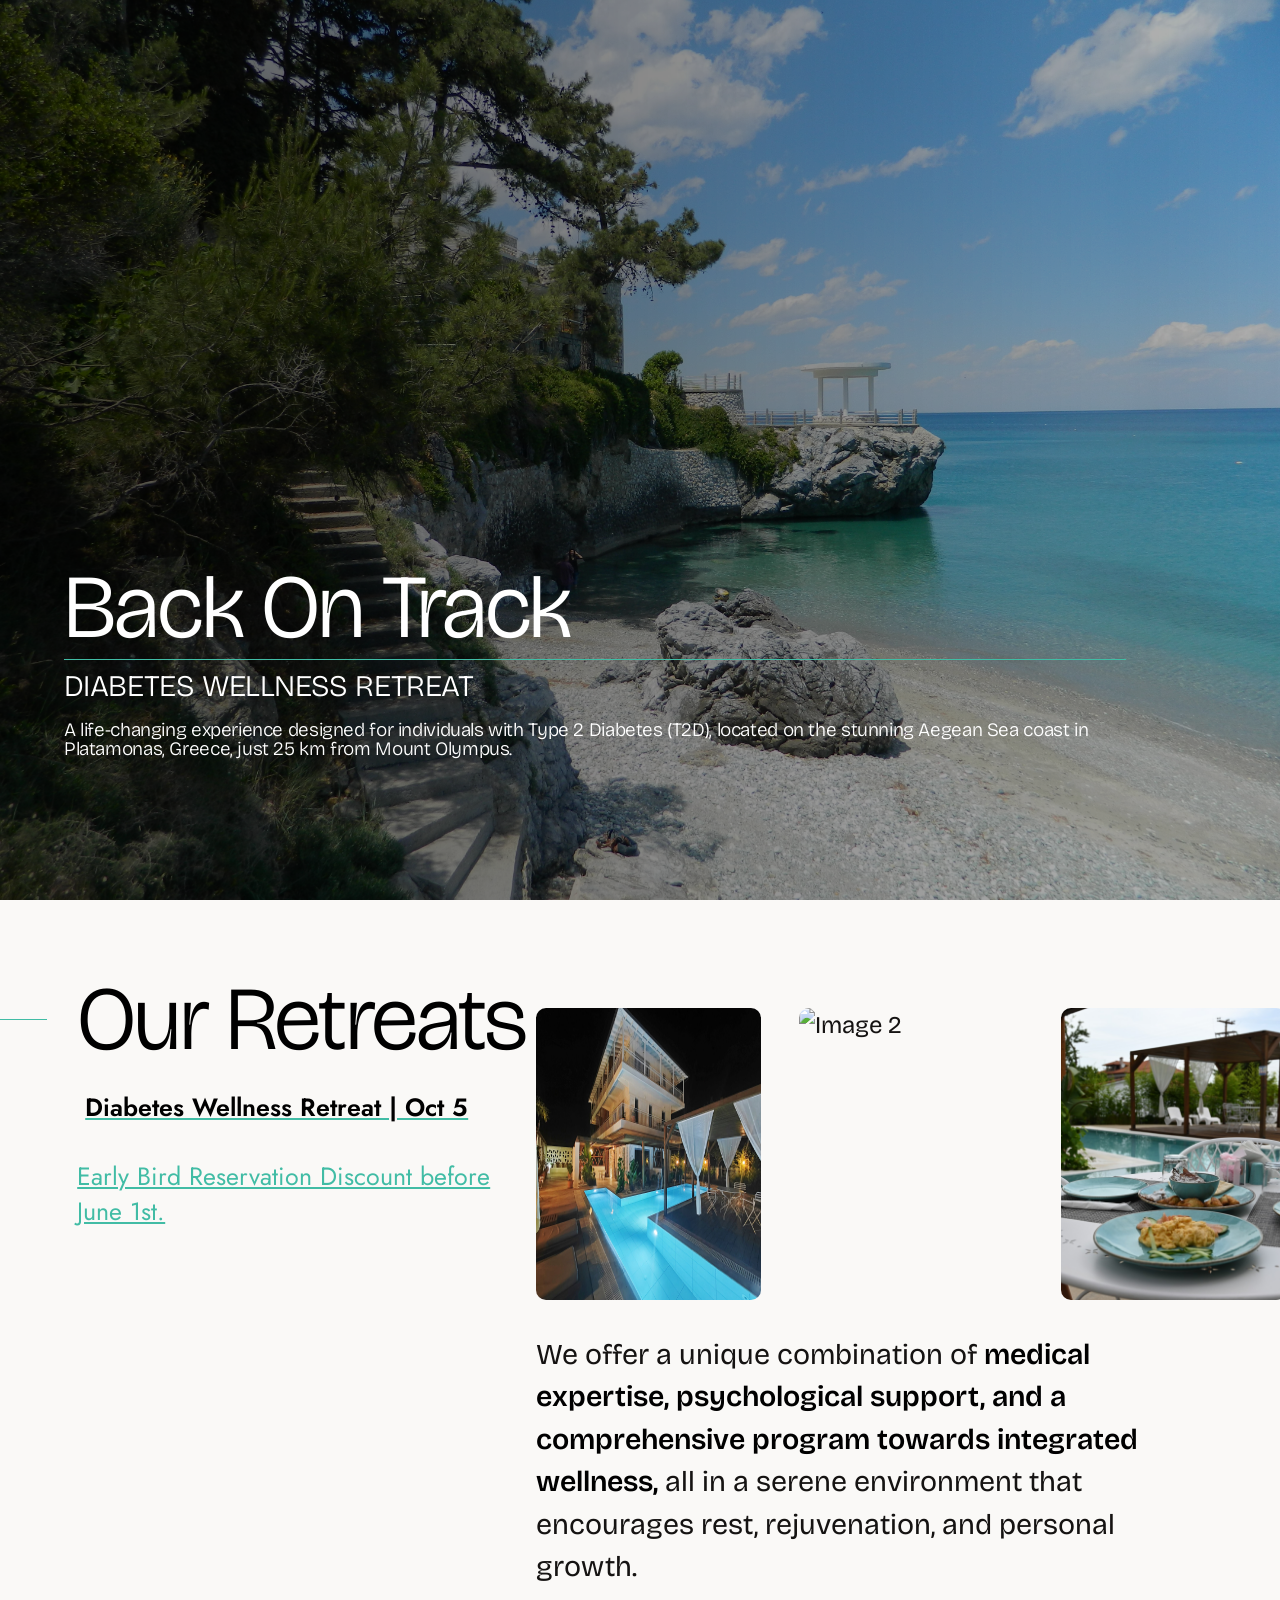
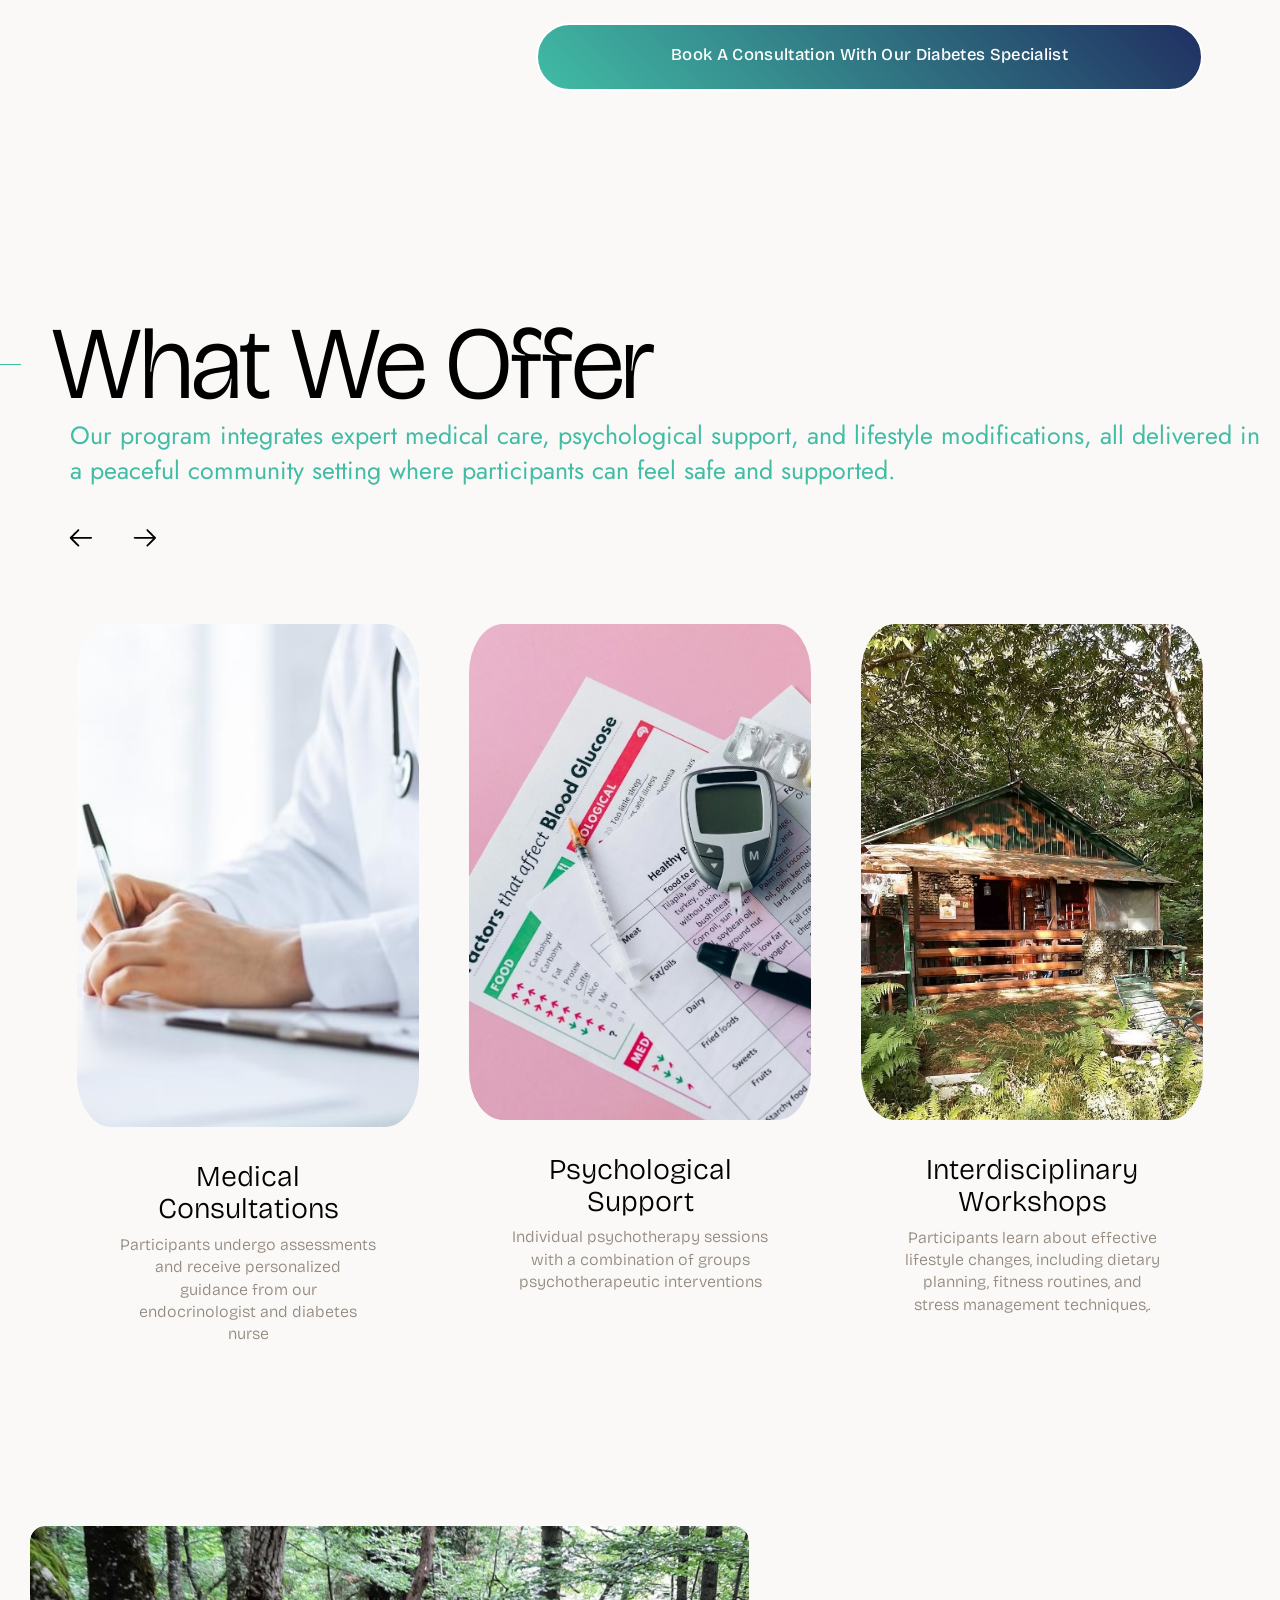
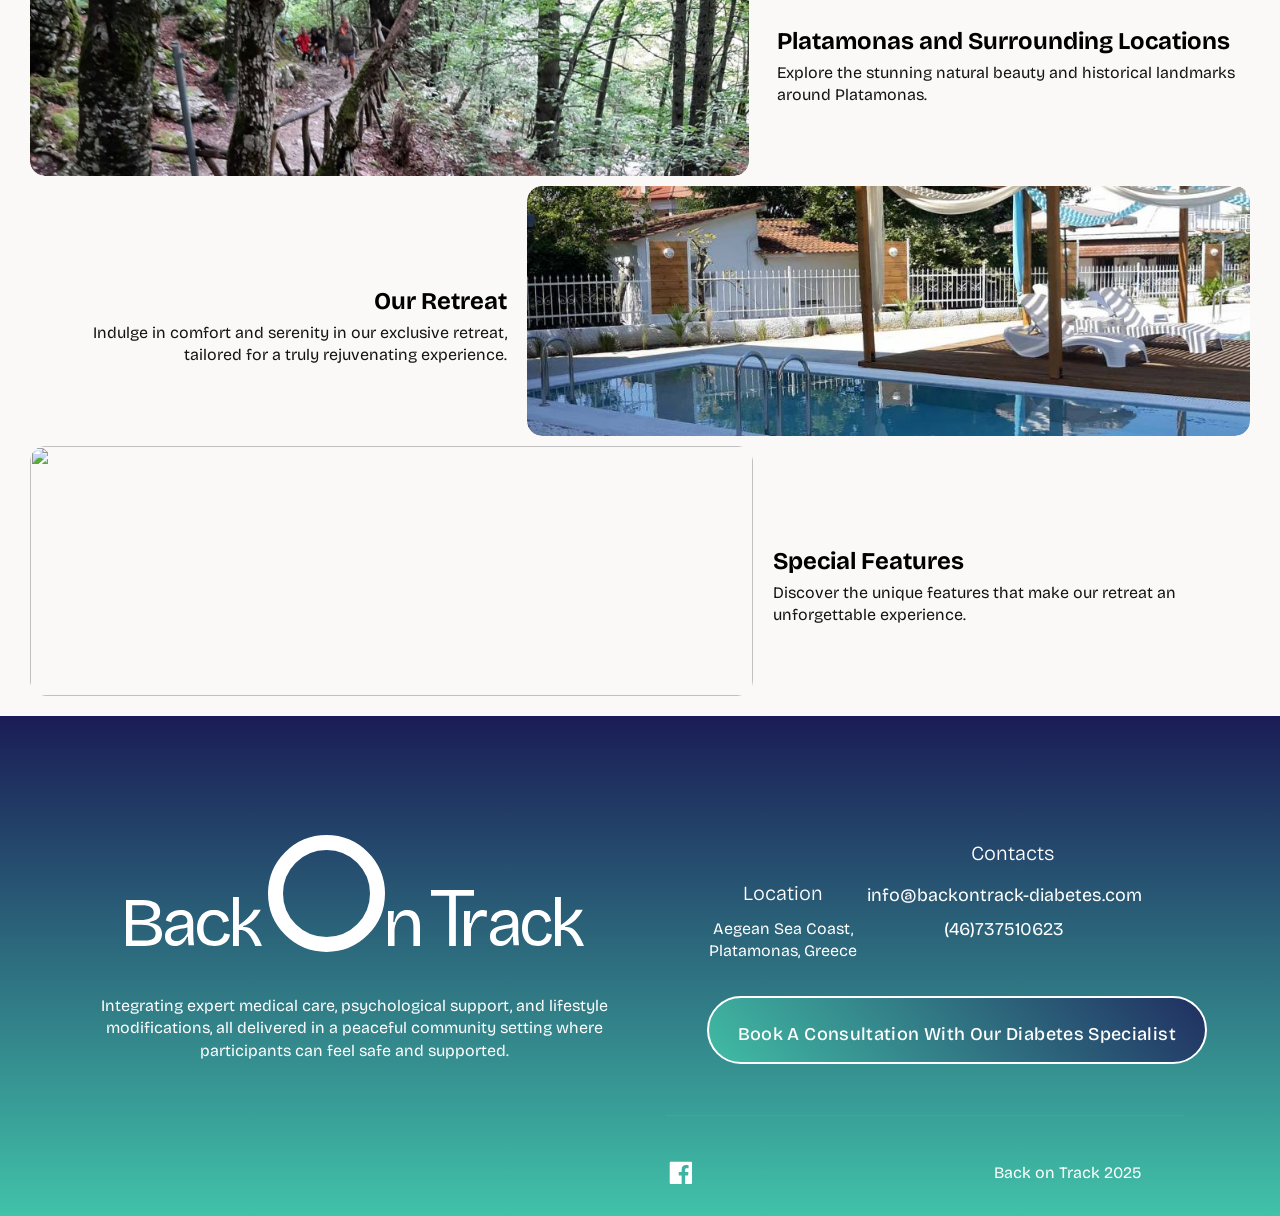
==== commit 31521ade: "reup.." ====
--- a/index.html
+++ b/index.html
@@ -85,7 +85,7 @@
 <article class="s-content">
     <!-- ## pageheader -->
     <section class="s-pageheader" 
-        style="display: flex; align-items: center; background-image: url(images/gallery/1/Forest\ and\ river.jpeg); 
+        style="display: flex; align-items: center; background-image: url(images/platamonas/Platamon.2013.jpeg); 
                background-size: cover; background-position: center; background-repeat: no-repeat; height: 100vh;">
     
         <!-- Left Text Content -->
@@ -136,7 +136,9 @@
                             Our Retreats</h2>                        
                         <div class="s-about__content-header-inner">
                             <p class="text-desc">
-                                <a href="retreats.html" style="text-decoration: underline; color: #41BCA5; font-size: 25px; font-family: 'Jost', sans-serif;">Diabetes Wellness Retreat | October 5</a>
+                                <a href="retreats.html" style="text-decoration: underline; color: #41BCA5; font-size: 25px; font-family: 'Jost', sans-serif;"><b>Diabetes Wellness Retreat | Oct 5 </b><br> 
+                                    <p>Early Bird Reservation Discount before June 1st.</P>
+                                </a>
                             </p>                                                
                         </div>
                     </div> <!-- end s-about__content-header -->      
@@ -269,151 +271,124 @@
                 </div>
             </div> <!-- s-menublock__slider-wrap -->
 
-
-<section class="image-section" style="margin: 20px 30px;">
-    <!-- First Category: Platamonas and Surrounding Locations -->
-    <div class="image-block" style="margin-bottom: 10px; text-align: left;">
-        <div class="slider-container" style="position: relative; overflow: hidden; width: calc(100% - 60px); margin-right: -160px; margin-left: 20px;">
-            <div class="slider" style="display: flex; transition: transform 1s ease-in-out;">
-                <div class="slider-image" style="flex: 0 0 100%;">
-                    <img src="images/platamonas/226.jpg" class="responsive-img">
+            <br>
+            <br>
+            <br>
+
+            <section class="image-section" style="margin: 20px 30px;">
+                <!-- First Category: Platamonas and Surrounding Locations -->
+                <div class="image-block" style="display: flex; align-items: center; margin-bottom: 10px;">
+                    <div class="slider-container" style="position: relative; overflow: hidden; width: 75%; height: 250px; margin-right: 18px; border-radius: 15px;">
+                        <div class="slider" style="display: flex; transition: transform 1s ease-in-out;">
+                            <div class="slider-image" style="flex: 0 0 100%;">
+                                <img src="images/platamonas/226.jpg" class="responsive-img">
+                            </div>
+                            <div class="slider-image" style="flex: 0 0 100%;">
+                                <img src="images/platamonas/227.jpg" class="responsive-img">
+                            </div>
+                            <div class="slider-image" style="flex: 0 0 100%;">
+                                <img src="images/platamonas/252.jpg" class="responsive-img">
+                            </div>
+                        </div>
+                    </div>
+                    <div class="text-block" style="width: 50%;">
+                        <h3>Platamonas and Surrounding Locations</h3>
+                        <p>Explore the stunning natural beauty and historical landmarks around Platamonas.</p>
+                    </div>
                 </div>
-                <div class="slider-image" style="flex: 0 0 100%;">
-                    <img src="images/platamonas/227.jpg" class="responsive-img">
+            
+                <!-- Second Category: Our Retreat -->
+                <div class="image-block" style="display: flex; align-items: center; margin-bottom: 10px; flex-direction: row-reverse;">
+                    <div class="slider-container" style="position: relative; overflow: hidden; width: 75%; height: 250px; margin-left: 10px; border-radius: 15px;">
+                        <div class="slider" style="display: flex; transition: transform 1s ease-in-out;">
+                            <div class="slider-image" style="flex: 0 0 100%;">
+                                <img src="images/retreat/99.jpg" class="responsive-img">
+                            </div>
+                            <div class="slider-image" style="flex: 0 0 100%;">
+                                <img src="images/retreat/215.jpg" class="responsive-img">
+                            </div>
+                        </div>
+                    </div>
+                    <div class="text-block" style="width: 50%; text-align: right;">
+                        <h3>Our Retreat</h3>
+                        <p>Indulge in comfort and serenity in our exclusive retreat, tailored for a truly rejuvenating experience.</p>
+                    </div>
                 </div>
-                <div class="slider-image" style="flex: 0 0 100%;">
-                    <img src="images/platamonas/252.jpg" class="responsive-img">
+            
+                <!-- Third Category: Special Features -->
+                <div class="image-block" style="display: flex; align-items: center; margin-bottom: 10px;">
+                    <div class="slider-container" style="position: relative; overflow: hidden; width: 75%; height: 250px; margin-right: 10px; border-radius: 15px;">
+                        <div class="slider" style="display: flex; transition: transform 1s ease-in-out;">
+                            <div class="slider-image" style="flex: 0 0 100%;">
+                                <img src="images/special/features1.jpg" class="responsive-img">
+                            </div>
+                            <div class="slider-image" style="flex: 0 0 100%;">
+                                <img src="images/special/features2.jpg" class="responsive-img">
+                            </div>
+                        </div>
+                    </div>
+                    <div class="text-block" style="width: 50%;">
+                        <h3>Special Features</h3>
+                        <p>Discover the unique features that make our retreat an unforgettable experience.</p>
+                    </div>
                 </div>
-                <div class="slider-image" style="flex: 0 0 100%;">
-                    <img src="images/platamonas/Forest and river.jpg" class="responsive-img">
-                </div>
-                <div class="slider-image" style="flex: 0 0 100%;">
-                    <img src="images/platamonas/IMG_5181.jpg" class="responsive-img">
-                </div>
-                <div class="slider-image" style="flex: 0 0 100%;">
-                    <img src="images/platamonas/mountain near hotelr.jpg" class="responsive-img">
-                </div>
-
-            </div>
-        </div>
-        <div class="text-block left">
-            <h3>Platamonas and Surrounding Locations</h3>
-            <p>Explore the stunning natural beauty and historical landmarks around Platamonas.</p>
-        </div>
-    </div>
-
-    <!-- Second Category: Our Retreat -->
-    <div class="image-block" style="margin-top: 10px; text-align: right;">
-        <div class="text-block right">
-            <h3>Our Retreat</h3>
-            <p>Indulge in comfort and serenity in our exclusive retreat, tailored for a truly rejuvenating experience.</p>
-        </div>
-        <div class="slider-container" style="position: relative; overflow: hidden; width: calc(100% - 60px); margin-right: 0;">
-            <div class="slider" style="display: flex; transition: transform 1s ease-in-out;">
-                <div class="slider-image" style="flex: 0 0 100%;">
-                    <img src="images/retreat/99.jpg" class="responsive-img">
-                </div>
-                <div class="slider-image" style="flex: 0 0 100%;">
-                    <img src="images/retreat/215.jpg" class="responsive-img">
-                </div>
-                <div class="slider-image" style="flex: 0 0 100%;">
-                    <img src="images/retreat/246.jpg" class="responsive-img">
-                </div>
-            </div>
-        </div>
-    </div>
-
-    <!-- Third Category: Special Features -->
-    <div class="image-block" style="margin-top: 10px; text-align: left;">
-        <div class="slider-container" style="position: relative; overflow: hidden; width: calc(100% - 60px); margin-left: 0;">
-            <div class="slider" style="display: flex; transition: transform 1s ease-in-out;">
-                <div class="slider-image" style="flex: 0 0 100%;">
-                    <img src="images/special/features1.jpg" class="responsive-img">
-                </div>
-                <div class="slider-image" style="flex: 0 0 100%;">
-                    <img src="images/special/features2.jpg" class="responsive-img">
-                </div>
-                <div class="slider-image" style="flex: 0 0 100%;">
-                    <img src="images/special/features3.jpg" class="responsive-img">
-                </div>
-            </div>
-        </div>
-        <div class="text-block left">
-            <h3>Special Features</h3>
-            <p>Discover the unique features that make our retreat an unforgettable experience.</p>
-        </div>
-    </div>
-</section>
-
-<!-- JavaScript for Auto-scrolling Slider -->
-<script>
-    const sliders = document.querySelectorAll('.slider');
-    sliders.forEach(slider => {
-        let index = 0;
-        const slides = slider.querySelectorAll('.slider-image');
-        const totalSlides = slides.length;
-        
-        setInterval(() => {
-            index = (index + 1) % totalSlides;
-            slider.style.transform = `translateX(-${index * 100}%)`;
-        }, 2500); // 2500ms = 2.5s
-    });
-</script>
-
-<!-- CSS for Responsiveness -->
-<style>
-    .responsive-img {
-        width: 100%;
-        height: 450px; /* Increased height */
-        object-fit: cover;
-        border-radius: 10px;
-    }
-
-    .text-block {
-        max-width: 600px;
-        margin: 20px auto;
-        padding: 10px;
-    }
-
-    h3 {
-        font-size: 28px; /* Bigger title */
-        font-weight: bold;
-        margin-bottom: 8px;
-    }
-
-    p {
-        font-size: 18px; /* Bigger text */
-        line-height: 1.4; /* Less spacing between lines */
-    }
-
-    .left {
-        text-align: left;
-        margin-left: 30px;
-    }
-
-    .right {
-        text-align: right;
-        margin-right: 30px;
-    }
-
-    @media screen and (max-width: 768px) {
-        .text-block {
-            max-width: 90%;
-            text-align: center;
-            margin: 0 auto;
-        }
-
-        .left, .right {
-            text-align: center;
-            margin: 0 auto;
-        }
-
-        .responsive-img {
-            height: 300px;
-        }
-    }
-</style>
-
+            </section>
+            
+            <!-- JavaScript for Auto-scrolling Slider -->
+            <script>
+                const sliders = document.querySelectorAll('.slider');
+                sliders.forEach(slider => {
+                    let index = 0;
+                    const slides = slider.querySelectorAll('.slider-image');
+                    const totalSlides = slides.length;
+                    
+                    setInterval(() => {
+                        index = (index + 1) % totalSlides;
+                        slider.style.transform = `translateX(-${index * 100}%)`;
+                    }, 2500);
+                });
+            </script>
+            
+            <!-- CSS for Responsiveness -->
+            <style>
+                .responsive-img {
+                    width: 100%;
+                    height: 250px;
+                    object-fit: cover;
+                    border-radius: 15px;
+                }
+            
+                .text-block {
+                    max-width: 90%;
+                    margin: 10px auto;
+                    padding: 10px;
+                }
+            
+                h3 {
+                    font-size: 24px;
+                    font-weight: bold;
+                    margin-bottom: 8px;
+                }
+            
+                p {
+                    font-size: 16px;
+                    line-height: 1.4;
+                }
+            
+                @media screen and (max-width: 768px) {
+                    .image-block {
+                        flex-direction: column !important;
+                        align-items: center;
+                    }
+                    .slider-container, .text-block {
+                        width: 90%;
+                        text-align: center;
+                    }
+                    .responsive-img {
+                        height: 150px;
+                    }
+                }
+            </style>
             
             
 
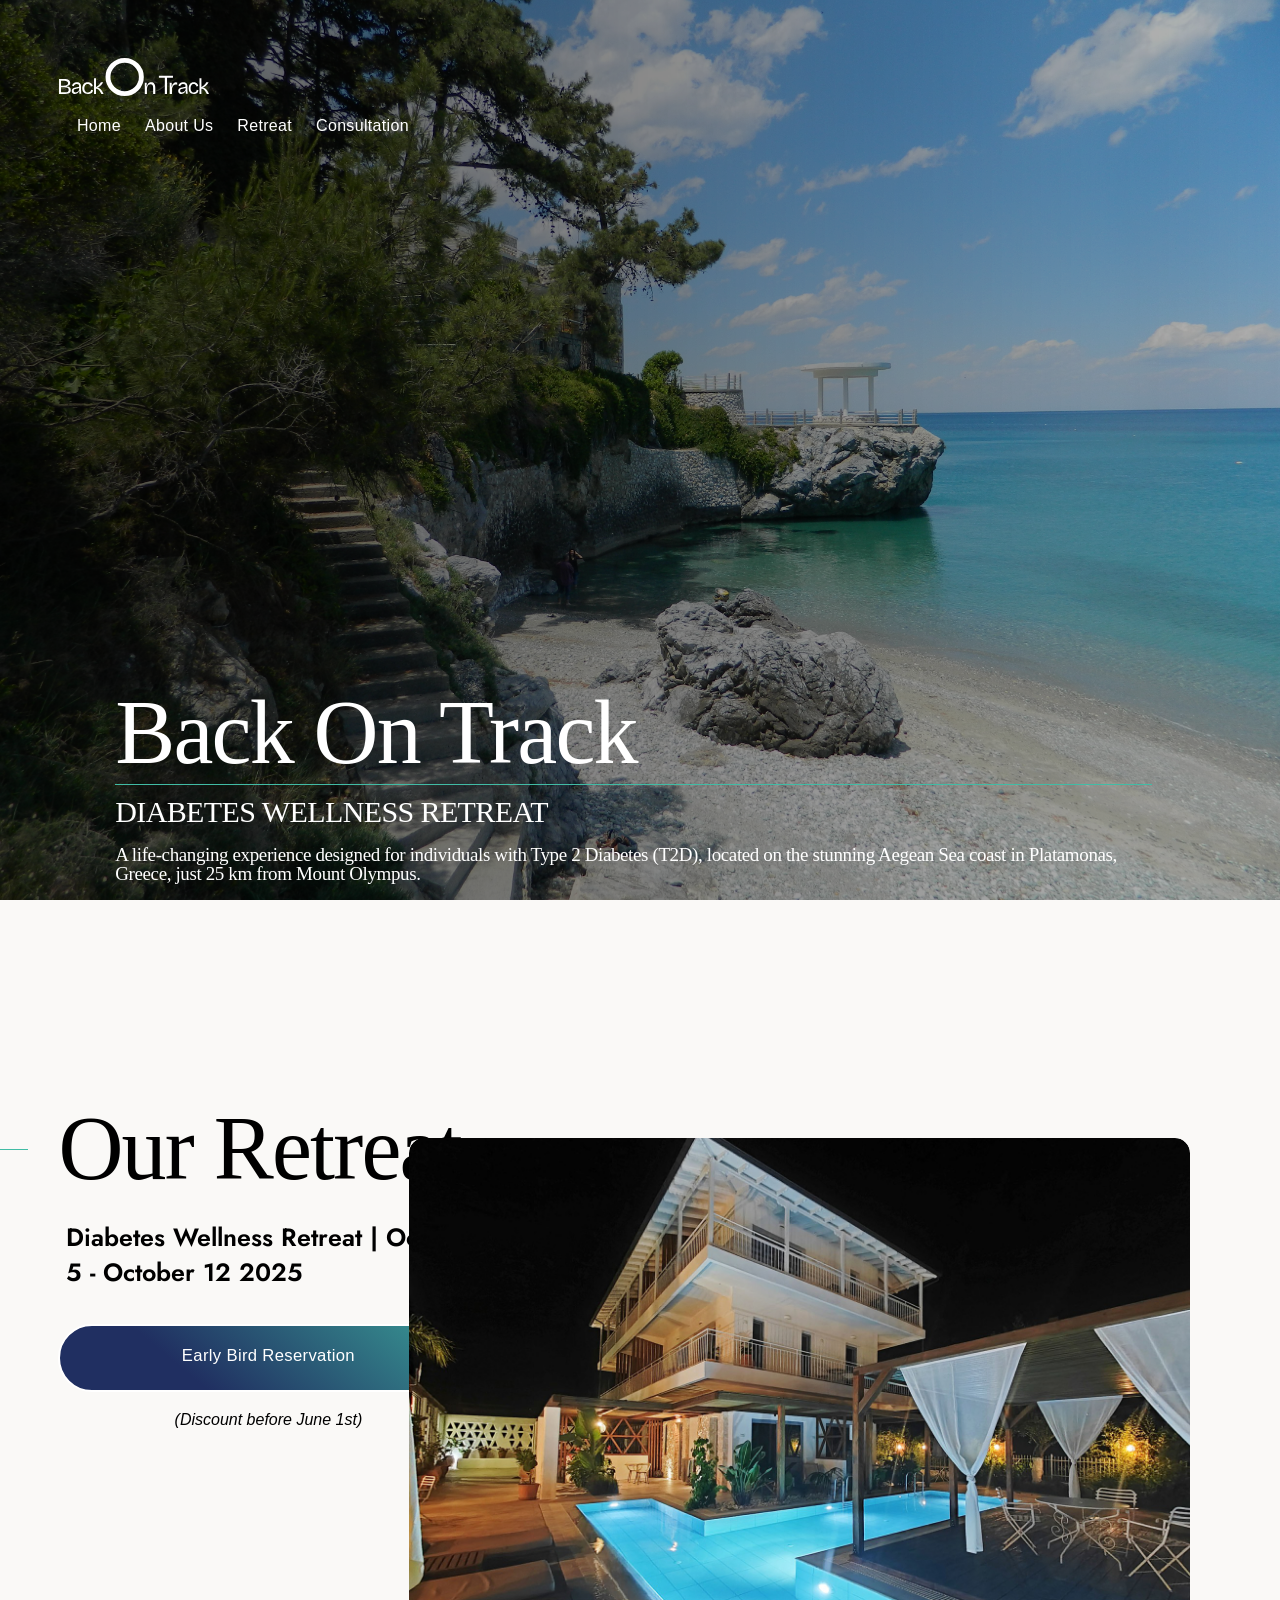
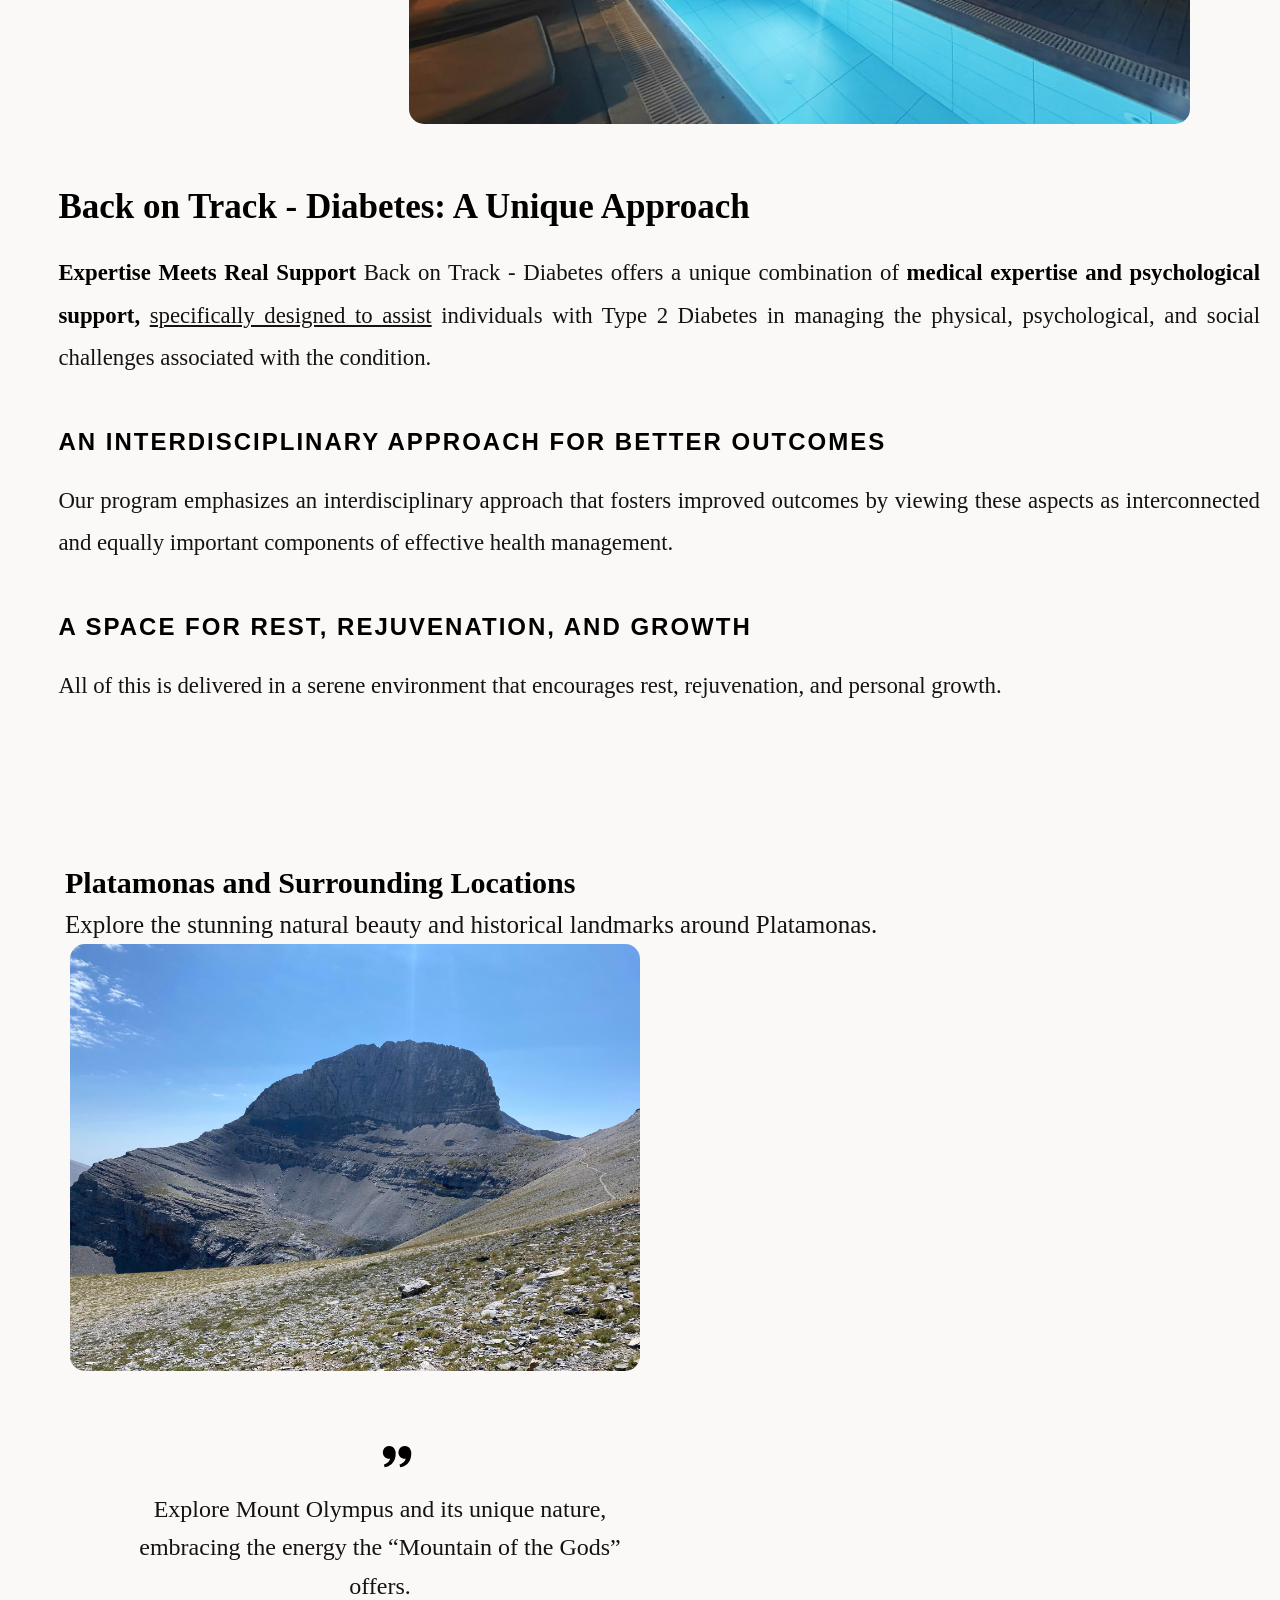
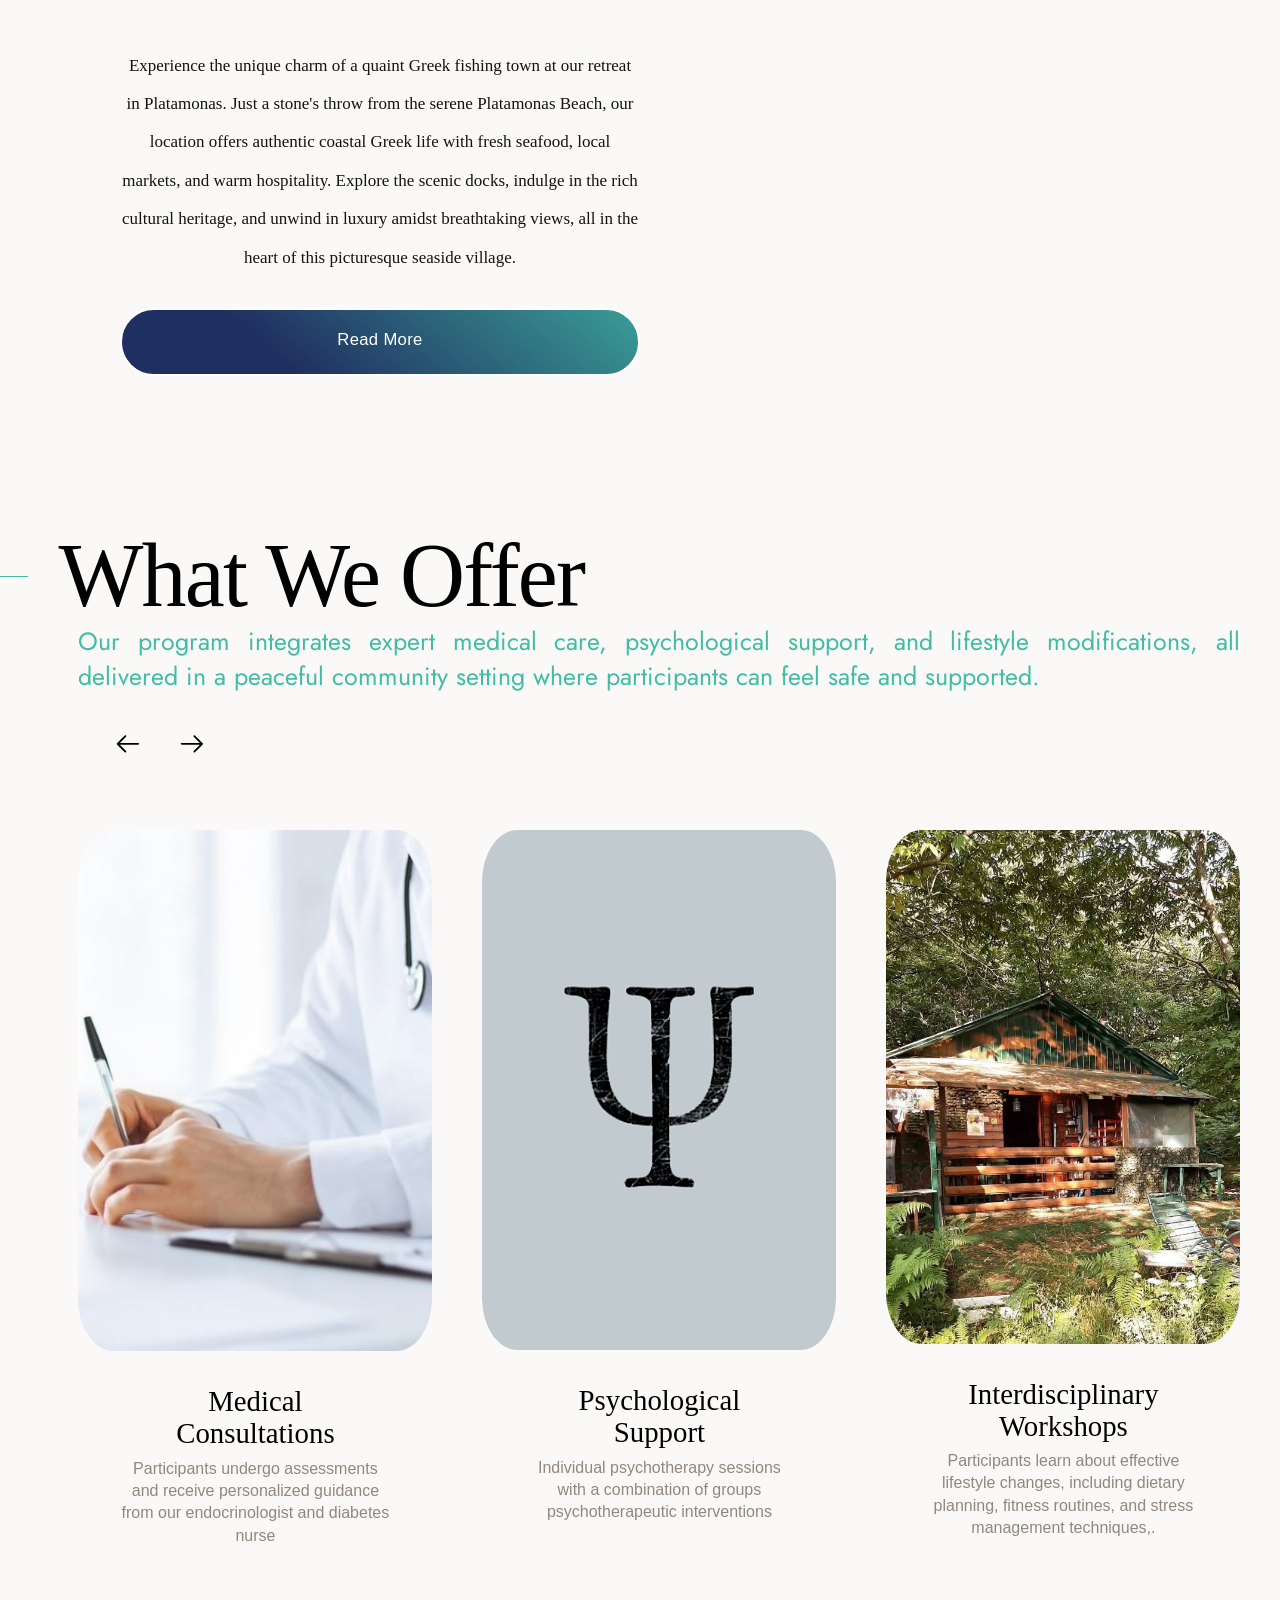
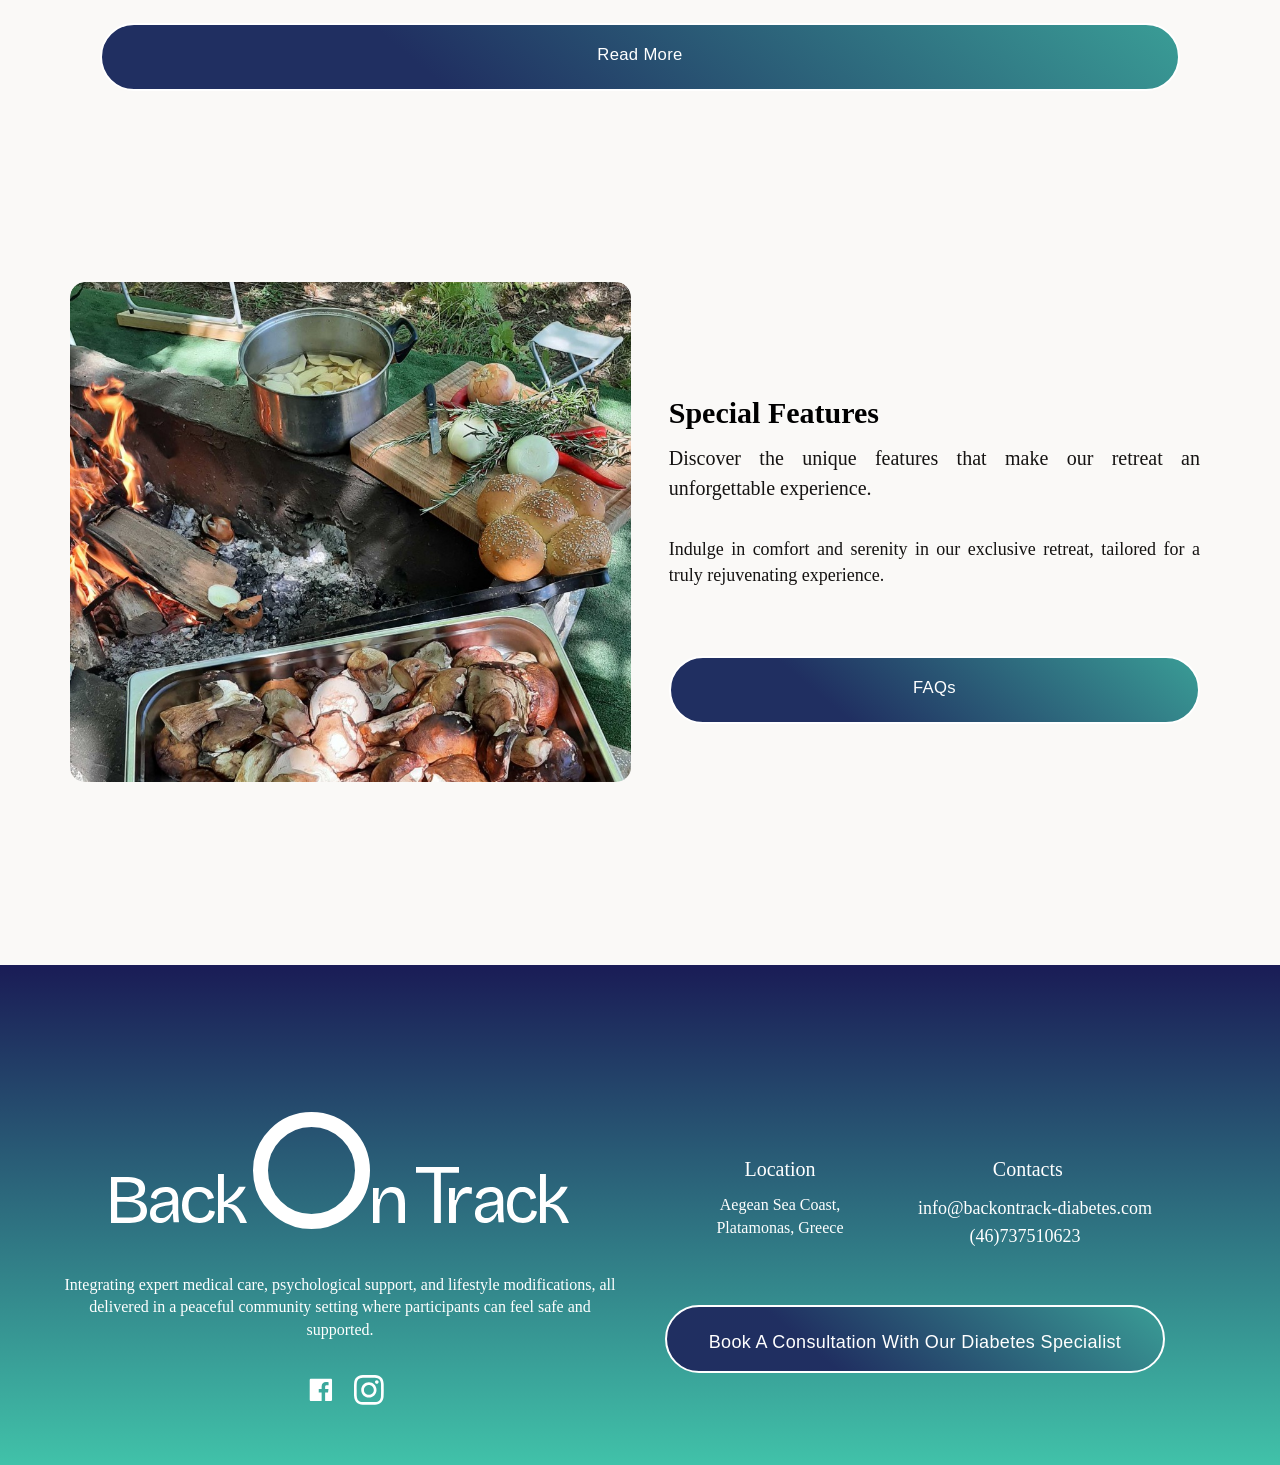
==== commit f92ea9ba: "submit" ====
--- a/index.html
+++ b/index.html
@@ -1,112 +1,175 @@
 <!DOCTYPE html>
-<html lang="en" class="no-js" >
+<html lang="en">
 <head>
-
-    <!--- basic page needs
-    ================================================== -->
-    <meta charset="utf-8">
-    <meta name="viewport" content="width=device-width, initial-scale=1">
+    <meta charset="UTF-8">
+    <meta name="viewport" content="width=device-width, initial-scale=1.0">
     <title>Back on Track</title>
-
     <script>
         document.documentElement.classList.remove('no-js');
         document.documentElement.classList.add('js');
     </script>
-
-    <!-- CSS
-    ================================================== -->
     <link rel="stylesheet" href="css/vendor.css">
     <link rel="stylesheet" href="css/styles.css">
-
-    <!-- favicons
-    ================================================== -->
     <link rel="apple-touch-icon" sizes="180x180" href="ellipse 45.svg">
     <link rel="icon" type="image/png" sizes="32x32" href="ellipse 45.svg">
     <link rel="icon" type="image/png" sizes="16x16" href="ellipse 45.svg">
     <link rel="manifest" href="site.webmanifest">
 
-    <link rel="preconnect" href="https://fonts.googleapis.com">
-<link rel="preconnect" href="https://fonts.gstatic.com" crossorigin>
-<link href="https://fonts.googleapis.com/css2?family=Bricolage+Grotesque:opsz,wght@12..96,200..800&display=swap" rel="stylesheet">
+
+    <style>
+        body {
+            text-align: justify;
+            line-height: 1.6;
+        }
+        .s-pageheader {
+            display: flex;
+            align-items: center;
+            background-image: url(images/platamonas/Platamon.2013.jpeg);
+            background-size: cover;
+            background-position: center;
+            background-repeat: no-repeat;
+            height: 100vh;
+            min-height: 100vh;
+        }
+        .s-pageheader__content {
+            width: 90%;
+            padding-left: 9%;
+            text-align: left;
+            color: white;
+            margin-top: 250px;
+        }
+        .row.width-narrow.content-block {
+            text-align: center;
+            display: flex;
+            flex-direction: column;
+            align-items: center;
+            margin-bottom: 15px;
+            margin-top: auto;
+        }
+        .grid-list-items.list-items {
+            display: flex;
+            justify-content: center;
+        }
+
+        /* Mobile and Tablet Styles */
+        @media (max-width: 1024px) {
+            .hide-on-mobile-tablet {
+                display: none !important;
+            }
+            .s-pageheader {
+                height: auto !important;
+                padding: 20px;
+                text-align: center;
+                flex-direction: column !important;
+            }
+            .s-pageheader__content {
+                width: 100% !important;
+                padding-left: 0 !important;
+                text-align: center;
+                margin-top: auto !important;
+            }
+            .page-title {
+                font-size: 24px !important;
+                margin-top: 10px !important;
+            }
+            .column.xl-10 {
+                display: none !important;
+            }
+            .row.width-narrow.content-block {
+                flex-direction: column !important;
+                align-items: center !important;
+                text-align: justify !important;
+            }
+            .menu-list {
+                margin-left: -10px !important;
+                margin-right: 0 !important;
+            }
+            .cta-block {
+                margin-left: 0 !important;
+                margin-right: 0 !important;
+                padding: 10px !important;
+            }
+            .attention-getter {
+                font-size: 16px !important;
+                text-align: justify !important;
+            }
+            .btn {
+                font-size: 16px !important;
+                padding: 10px 20px !important;
+                width: 100% !important;
+            }
+        }
+        /* Desktop Styles */
+        @media (min-width: 1025px) {
+            .hide-on-desktop {
+                display: none !important;
+            }
+        }
+    </style>
 </head>
-
-
 <body id="top">
-
-    
-    <!-- preloader
-    ================================================== -->
     <div id="preloader">
         <div id="loader" class="dots-fade">
             <div></div>
             <div></div>
             <div></div>
         </div>
-    </div>   
-    
-
-    <!-- page wrap
-    ================================================== -->
-    <div id="page" class="s-pagewrap ss-home">
-
+    </div>
+    <div id="page" class="s-pagewrap">
         <div class="menu-underlay"></div>
-
-<!-- # site header 
-================================================== -->
-<header class="s-header">
-    <div class="s-header__block">
-        <div class="s-header__logo">
-            <a class="back-on-track logo" href="index.html">
-                <img src="images/BACK ON TRACK LOGO.svg" alt="Homepage">
-            </a>
-        </div>
-        <div class="s-header__cta">
-            <ul class="s-header__nav-links">
-                <li>
-                    <a href="index.html" class="btn btn--primary s-header__cta-btn">Home</a>
-                </li>
-                <li>
-                    <a href="about.html" class="btn btn--primary s-header__cta-btn">About Us</a>
-                </li>
-                <li>
-                    <a href="retreats.html" class="btn btn--primary s-header__cta-btn">Retreats</a>
-                </li>
-                <li>
-                    <a href="consultations.html" class="btn btn--primary s-header__cta-btn">Consultation</a>
-                </li>
-            </ul>
-        </div>
-    </div>
-</header> <!-- end s-header -->
-
-
-
-<!-- # intro -->
-<article class="s-content">
-    <!-- ## pageheader -->
-    <section class="s-pageheader" 
-        style="display: flex; align-items: center; background-image: url(images/platamonas/Platamon.2013.jpeg); 
-               background-size: cover; background-position: center; background-repeat: no-repeat; height: 100vh;">
-    
-        <!-- Left Text Content -->
-        <div class="column xl-6 s-pageheader__content" 
-            style="width: 90%; padding-left: 5%; text-align: left; color: white; animation: slideUp 1s ease-in;">
-            <h1 class="page-title" style="margin-top: 250px; font-size: 90px; color: white;">
-                Back On Track
-            </h1>
-            <h1 class="page-title" style="font-size: 30px; color: white;">
-                DIABETES WELLNESS RETREAT
-            </h1>
-            <h1 class="page-title" style="font-size: 19px; color: white;">
-                A life-changing experience designed for individuals with Type 2 Diabetes (T2D), located on the stunning Aegean Sea coast in Platamonas, Greece, just 25 km from Mount Olympus.
-            </h1>
-        </div>
-    
-        <!-- Right Image (Just for Alignment) -->
-        <div class="column xl-10" style="width: 50%;"></div>
-    
-    </section> <!-- end pageheader -->
-</article>
+        <header class="s-header">
+            <div class="s-header__block">
+                <div class="s-header__logo">
+                    <a class="back-on-track logo" href="index.html">
+                        <img src="images/BACK ON TRACK LOGO.svg" alt="Homepage">
+                    </a>
+                </div>
+                <div class="s-header__cta">
+                    <ul class="s-header__nav-links">
+                        <li><a href="index.html" class="btn btn--primary s-header__cta-btn">Home</a></li>
+                        <li><a href="about.html" class="btn btn--primary s-header__cta-btn">About Us</a></li>
+                        <li><a href="retreat.html" class="btn btn--primary s-header__cta-btn">Retreat</a></li>
+                        <li><a href="consultations.html" class="btn btn--primary s-header__cta-btn">Consultation</a></li>
+                    </ul>
+                </div>
+            </div>
+        </header>
+        <section class="s-section" style="margin-bottom: 25px;">
+            <article class="s-content">
+                <!-- Mobile and Tablet Content -->
+                <div class="hide-on-desktop">
+                    <section class="s-pageheader">
+                        <div class="column xl-6 s-pageheader__content">
+                            <h1 class="page-title" style="margin-top: 220px; font-size: 90px; color: white;">
+                                Back On Track
+                            </h1>
+                            <h1 class="page-title" style="font-size: 30px; color: white;">
+                                DIABETES WELLNESS RETREAT
+                            </h1>
+                            <h1 class="page-title" style="font-size: 19px; color: white;">
+                                A life-changing experience designed for individuals with Type 2 Diabetes (T2D), located on the stunning Aegean Sea coast in Platamonas, Greece, just 25 km from Mount Olympus.
+                            </h1>
+                        </div>
+                    </section>
+                </div>
+                <!-- Desktop Content -->
+                <div class="hide-on-mobile-tablet">
+                    <section class="s-pageheader">
+                        <div class="column xl-6 s-pageheader__content">
+                            <h1 class="page-title" style="margin-top: 250px; font-size: 90px; color: white;">
+                                Back On Track
+                            </h1>
+                            <h1 class="page-title" style="font-size: 30px; color: white;">
+                                DIABETES WELLNESS RETREAT
+                            </h1>
+                            <h1 class="page-title" style="font-size: 19px; color: white;">
+                                A life-changing experience designed for individuals with Type 2 Diabetes (T2D), located on the stunning Aegean Sea coast in Platamonas, Greece, just 25 km from Mount Olympus.
+                            </h1>
+                        </div>
+                    </section>
+                </div>
+
+
 
 <!-- Add CSS for animation -->
 <style>
@@ -122,64 +185,140 @@
     }
 </style>
 
-
-
         <!-- # about
         ================================================== -->
-        <section id="about" class="s-about">
-
-            <div class="row s-about__content" style="margin-top: -130px;">
+        <section id="about" class="s-about" style="margin-left: 3%;" style="margin-right: 40%;">
+
+            <div class="row s-about__content" style="margin-top: 0px;">
                 <div class="column xl-12 s-about__content-grid grid-block">    
                     
                     <div class="s-about__content-header section-header">
                         <h2 class="text-display-title with-line" style="font-size: 90px">
-                            Our Retreats</h2>                        
+                            Our Retreat</h2>                        
                         <div class="s-about__content-header-inner">
                             <p class="text-desc">
-                                <a href="retreats.html" style="text-decoration: underline; color: #41BCA5; font-size: 25px; font-family: 'Jost', sans-serif;"><b>Diabetes Wellness Retreat | Oct 5 </b><br> 
-                                    <p>Early Bird Reservation Discount before June 1st.</P>
+                                <a style="text-decoration: none; color: #41BCA5; font-size: 25px; font-family: 'Jost', sans-serif;"><b>Diabetes Wellness Retreat | October 5 - October 12 2025 </b><br> 
+                                </a>
+    
+                                <div class="s-about__content-btn" style="margin-left: 0px; margin-right: 0px; margin-top: 20px;">
+                                    <a href="consultations.html" class="btn btn--stroke btn--medium u-fullwidth" style="align-items: ;">Early Bird Reservation <br> 
+                                    </a>
+                                </div>
+                                <a style="display: flex; justify-content: center; text-decoration: none; color: #000000; font-size: 35px; font-family: 'Jost', sans-serif;">
+                                    <p><i>(Discount before June 1st)</i></p>
                                 </a>
                             </p>                                                
                         </div>
                     </div> <!-- end s-about__content-header -->      
                     
                     <div class="s-about__content-main">
-                        <div class="image-gallery" style="display: flex; justify-content: space-between; margin-top: 0px; width: 750px; margin-left: -130px; margin-right: -130px;">
-                            <img src="images/gallery/1/best hotel pic.jpg" alt="Image 1" style="width: 30%; border-radius: 10px; margin-right: 10px;">
-                            <img src="images/gallery/1/waterfall near hotel easy hike.jpeg" alt="Image 2" style="width: 30%; border-radius: 10px; margin-right: 10px;">
-                            <img src="images/gallery/1/hotel breakfast.jpeg" alt="Image 3" style="width: 30%; border-radius: 10px;">
-                        </div>
-                        <p class="attention-getter" style="margin-left: -130px; margin-right: 0px;">
-                            We offer a unique combination of <b>medical expertise, 
-                            psychological support, and a comprehensive program towards integrated wellness,</b> 
-                            all in a serene environment that encourages rest, rejuvenation, and personal growth.                            
-                        </p>                                                    
-                        <div class="s-about__content-btn" style="margin-left: -130px; margin-right: 0px; margin-top: 0px;">
-                            <a href="consultations.html" class="btn btn--stroke btn--medium u-fullwidth">Book A Consultation With Our Diabetes Specialist
-                            </a>
-                        </div>
-
-                    </div> <!-- end s-about-content-main -->  
-
+
+                        <div class="slider-container" style="position: relative; overflow: hidden; width: 130%; height: 600px; margin-right: 130px; margin-left: -250px;border-radius: 15px;">
+                            <div class="slider" style="display: flex; transition: transform 3.5s ease-in-out;"> <!-- Slow down the transition -->
+                                <div class="slider-image" style="flex: 0 0 100%; height: 100%; display: flex; justify-content: center;">
+                                    <img src="images/gallery/1/best hotel pic.jpg" class="responsive-img" style="object-fit: cover; height: 100%; width: 100%;">
+                                </div>
+                                <div class="slider-image" style="flex: 0 0 100%; height: 100%; display: flex; justify-content: center;">
+                                    <img src="images/gallery/1/mountain near hotel.jpeg" class="responsive-img" style="object-fit: cover; height: 100%; width: 100%;">
+                                </div>
+                                <div class="slider-image" style="flex: 0 0 100%; height: 100%; display: flex; justify-content: center;">
+                                    <img src="images/platamonas/olympus3.jpg" class="responsive-img" style="object-fit: cover; height: 100%; width: 100%;">
+                                </div>
+                                <div class="slider-image" style="flex: 0 0 100%; height: 100%; display: flex; justify-content: center;">
+                                    <img src="images/platamonas/252.jpg" class="responsive-img" style="object-fit: cover; height: 100%; width: 100%;">
+                                </div>
+                                <div class="slider-image" style="flex: 0 0 100%; height: 100%; display: flex; justify-content: center;">
+                                    <img src="images/gallery/1/waterfall near hotel easy hike.jpeg" class="responsive-img" style="object-fit: cover; height: 100%; width: 100%;">
+                                </div>
+                                <div class="slider-image" style="flex: 0 0 100%; height: 100%; display: flex; justify-content: center;">
+                                    <img src="images/gallery/1/nearby lake outdoor cooking.jpg" class="responsive-img" style="object-fit: cover; height: 100%; width: 100%;">
+                                </div>
+                                <div class="slider-image" style="flex: 0 0 100%; height: 100%; display: flex; justify-content: center;">
+                                    <img src="images/retreat/one-on-one sessions.png" class="responsive-img" style="object-fit: cover; height: 100%; width: 100%;">
+                                </div>
+                                <div class="slider-image" style="flex: 0 0 100%; height: 100%; display: flex; justify-content: center;">
+                                    <img src="images/activities/mushroom picking.jpg" class="responsive-img" style="object-fit: cover; height: 100%; width: 100%;">
+                                </div>
+                                <div class="slider-image" style="flex: 0 0 100%; height: 100%; display: flex; justify-content: center;">
+                                    <img src="images/platamonas/Platamon.2013.jpeg" class="responsive-img" style="object-fit: cover; height: 100%; width: 100%;">
+                                </div>
+                            </div>
+                        </div>     
                 </div> <!-- end s-about__content-grid -->
-            </div> <!--end s-about__content -->            
-            
-        </section> <!-- end s-about -->   
-
+            </div> <!--end s-about__content -->      
+            <br>
+            <h5 style="margin-right:0px; font-size: 35px; margin-top: 50px; font-weight: bold;" >Back on Track - Diabetes: A Unique Approach</h5>                          
+            <p class="attention-getter" style="margin-left: 0px; margin-right: 0px; font-size: 0.95em;">
+                <b>Expertise Meets Real Support</b>
+                Back on Track - Diabetes offers a unique combination of <b>medical expertise and psychological support,</b> <u>specifically designed to assist</u> individuals with Type 2 Diabetes in managing the physical, psychological, and social challenges associated with the condition.  
+            </p>
+            
+            <h6 style="margin-left: 0px; margin-top: 15px; font-size: 1em; font-weight: bold;">An Interdisciplinary Approach for Better Outcomes</h6>
+            
+            <p class="attention-getter" style="margin-left: 0px; margin-right: 0px; font-size: 0.95em;">
+                Our program emphasizes an interdisciplinary approach that fosters improved outcomes by viewing these aspects as interconnected and equally important components of effective health management.  
+            </p>
+            
+            <h6 style="margin-left: 0px; margin-top: 15px; font-size: 1em; font-weight: bold;">A Space for Rest, Rejuvenation, and Growth</h6>
+            
+            <p class="attention-getter" style="margin-left: 0px; margin-right: 0px; font-size: 0.95em;">
+                All of this is delivered in a serene environment that encourages rest, rejuvenation, and personal growth.  
+            </p>
+            <br>
+            <br>
+
+        </div> <!-- end s-about-content-main -->  
+            <br>
+        </section> <!-- end s-about --> 
+
+        
+        <section>
+            <div class="text-block" style="width: 100%; padding-left: 1px; margin-bottom: -5%;">
+                <h3 style="font-size: 30px; line-height: 1.0;">Platamonas and Surrounding Locations</h3>
+                <p style="font-size: 25px; line-height: 1.5;">Explore the stunning natural beauty and historical landmarks around Platamonas.</p>
+            </div>
+        </section>
+        <section class="image-section" style="margin: 20px 40px; padding: 0 30px;">
+            <div class="image-block" style="display: flex; align-items: center; margin-bottom: 10px; flex-wrap: wrap;">
+                <div class="slider-image" style="flex: 0 0 50%; height: 100%; display: flex; justify-content: center;">
+                    <img src="images/gallery/1/olympus5.jpg" class="responsive-img" style="object-fit: cover; height: 100%; width: 100%;">
+                </div>
+                <figure class="pull-quote">
+                    <blockquote>
+                        <p3>
+                            Explore Mount Olympus and its unique nature, embracing the energy the “Mountain of the Gods” offers.
+                        </p3>
+                        <br>
+                        <br>
+                        <h10 style="font-size: 17px; line-height: 0.9px;">
+                            Experience the unique charm of a quaint Greek fishing town at our retreat in Platamonas. Just a stone's throw from the serene Platamonas Beach, our location offers authentic coastal Greek life with fresh seafood, local markets, and warm hospitality. Explore the scenic docks, indulge in the rich cultural heritage, and unwind in luxury amidst breathtaking views, all in the heart of this picturesque seaside village.
+                        </h10>
+                    
+                    </blockquote>
+                    <div class="s-about__content-btn" style="margin-left: 50px; margin-right: 50px; margin-top: 0px;">
+                        <a href="retreat.html" class="btn btn--stroke btn--medium u-fullwidth">Read More 
+                        </a>
+                    </div>
+            </div>
+        </section>
+        
     <!-- # menu block
         ================================================== -->
-        <section id="about" class="s-about">
-
-            <div class="row s-about__content">                    
+        <section id="about" class="s-about" style="margin-left: 3%;" style="margin-right: 40%;">
+
+            <div class="row s-about__content" style="margin-top: -120px;">
+                <div class="column xl-12 s-about__content-grid grid-block">    
+                    
                     <div class="s-about__content-header section-header">
-                        <h2 class="text-display-title with-line">What We Offer</h2>                        
+                        <h2 class="text-display-title with-line" style="font-size: 90px">
+                            What We Offer</h2>                                              
                         <div class="s-about__content-header-inner">                                            
                     </div> <!-- end s-about__content-header -->      
                 </div>
             </div> <!-- end s-menublock__top --> 
 
-            <p class="text-desc" style="margin-left: 70px; margin-right: 20px; margin-top: -40px;">
-                <a href="retreats.html" style="text-decoration: none; color: #41BCA5; font-size: 25px; font-family: 'Jost', sans-serif;">Our program integrates expert medical care, psychological support, 
+            <p class="text-desc" style="margin-left: 20px; margin-right: 20px; margin-top: -40px;">
+                <a style="text-decoration: none; color: #41BCA5; font-size: 25px; font-family: 'Jost', sans-serif;">Our program integrates expert medical care, psychological support, 
                     and lifestyle modifications, all delivered in a peaceful community setting where participants can feel safe and supported.</a>
             </p>            
 
@@ -198,10 +337,9 @@
             </div>
         </div>
 
-
+  
             <div class="row s-menublock__slider-wrap">
                 <div class="column xl-12">                     
-
                     <div class="swiper-container s-menublock__slider">    
                         <div class="swiper-wrapper">
 
@@ -209,7 +347,7 @@
                                 <div class="menublock-item">
                                     <div class="menublock-item__thumb">
                                         <img src="images/gallery/1/doctor.jpeg" 
-                                             srcset="images/gallery/1/doctor.jpeg 1x, images/gallery/1/doctor.jpeg 2x" alt="retreat consultation" style="width: 850px">
+                                             srcset="images/gallery/1/doctor.jpeg 1x, images/gallery/1/doctor.jpeg 2x" alt="retreat consultation" style="width: 550px">
                                     </div>
                                     <div class="menublock-item__text">
                                         <h5>Medical <br>Consultations</h5>
@@ -223,12 +361,13 @@
                             <div class="s-menublock__slide swiper-slide">    
                                 <div class="menublock-item">
                                     <div class="menublock-item__thumb">
-                                        <img src="images/gallery/1/medical3.jpeg" 
-                                             srcset="images/gallery/1/medical3.jpeg 1x, images/gallery/1/medical3.jpeg 2x" alt="">
+                                        <img src="images/gallery/1/pic 3.png" 
+                                             srcset="images/gallery/1/pic 3.png 1x, images/gallery/1/pic 3.png 2x" alt="">
                                     </div>
                                     <div class="menublock-item__text">
                                         <h5>Psychological <br> Support</h5>
-                                        <p> Individual psychotherapy sessions with a combination
+                                        <p> Individual psychotherapy 
+                                            sessions with a combination
                                             of groups psychotherapeutic interventions</p>
                                     </div>
                                 </div> <!-- end menublock-item -->
@@ -271,68 +410,70 @@
                 </div>
             </div> <!-- s-menublock__slider-wrap -->
 
+            <section>
+                <div class="s-about__content-btn" style="margin-left: 100px; margin-right: 100px; margin-top: 0px;">
+                    <a href="retreat.html" class="btn btn--stroke btn--medium u-fullwidth">Read More 
+                    </a>
+                </div>
+            </section>
+
             <br>
             <br>
             <br>
 
-            <section class="image-section" style="margin: 20px 30px;">
-                <!-- First Category: Platamonas and Surrounding Locations -->
-                <div class="image-block" style="display: flex; align-items: center; margin-bottom: 10px;">
-                    <div class="slider-container" style="position: relative; overflow: hidden; width: 75%; height: 250px; margin-right: 18px; border-radius: 15px;">
-                        <div class="slider" style="display: flex; transition: transform 1s ease-in-out;">
-                            <div class="slider-image" style="flex: 0 0 100%;">
-                                <img src="images/platamonas/226.jpg" class="responsive-img">
-                            </div>
-                            <div class="slider-image" style="flex: 0 0 100%;">
-                                <img src="images/platamonas/227.jpg" class="responsive-img">
-                            </div>
-                            <div class="slider-image" style="flex: 0 0 100%;">
-                                <img src="images/platamonas/252.jpg" class="responsive-img">
-                            </div>
-                        </div>
-                    </div>
-                    <div class="text-block" style="width: 50%;">
-                        <h3>Platamonas and Surrounding Locations</h3>
-                        <p>Explore the stunning natural beauty and historical landmarks around Platamonas.</p>
-                    </div>
-                </div>
-            
-                <!-- Second Category: Our Retreat -->
-                <div class="image-block" style="display: flex; align-items: center; margin-bottom: 10px; flex-direction: row-reverse;">
-                    <div class="slider-container" style="position: relative; overflow: hidden; width: 75%; height: 250px; margin-left: 10px; border-radius: 15px;">
-                        <div class="slider" style="display: flex; transition: transform 1s ease-in-out;">
-                            <div class="slider-image" style="flex: 0 0 100%;">
-                                <img src="images/retreat/99.jpg" class="responsive-img">
-                            </div>
-                            <div class="slider-image" style="flex: 0 0 100%;">
-                                <img src="images/retreat/215.jpg" class="responsive-img">
-                            </div>
-                        </div>
-                    </div>
-                    <div class="text-block" style="width: 50%; text-align: right;">
-                        <h3>Our Retreat</h3>
-                        <p>Indulge in comfort and serenity in our exclusive retreat, tailored for a truly rejuvenating experience.</p>
-                    </div>
-                </div>
-            
+        <br>
+            <section class="image-section" style="margin: 20px 40px; padding: 0 30px;">
                 <!-- Third Category: Special Features -->
                 <div class="image-block" style="display: flex; align-items: center; margin-bottom: 10px;">
-                    <div class="slider-container" style="position: relative; overflow: hidden; width: 75%; height: 250px; margin-right: 10px; border-radius: 15px;">
-                        <div class="slider" style="display: flex; transition: transform 1s ease-in-out;">
-                            <div class="slider-image" style="flex: 0 0 100%;">
-                                <img src="images/special/features1.jpg" class="responsive-img">
-                            </div>
-                            <div class="slider-image" style="flex: 0 0 100%;">
-                                <img src="images/special/features2.jpg" class="responsive-img">
-                            </div>
+                    <div class="slider-container" style="position: relative; overflow: hidden; width: 50%; height: 500px; margin-right: 18px; border-radius: 15px;">
+                        <div class="slider" style="display: flex; transition: transform 2s ease-in-out;"> <!-- Slow down the transition -->
+                            <img src="images/activities/cooking3.jpg" class="responsive-img" style="object-fit: cover; height: 100%; width: 100%;">
+                        </div>
+                        <div class="slider-image" style="flex: 0 0 100%; height: 100%; display: flex; justify-content: center;">
+                            <img src="images/activities/hiking.JPG" class="responsive-img" style="object-fit: cover; height: 100%; width: 100%;">
+                        </div>
+                        <div class="slider-image" style="flex: 0 0 100%; height: 100%; display: flex; justify-content: center;">
+                            <img src="images/activities/image.jpeg" class="responsive-img" style="object-fit: cover; height: 100%; width: 100%;">
+                        </div>
+                        <div class="slider-image" style="flex: 0 0 100%; height: 100%; display: flex; justify-content: center;">
+                            <img src="images/activities/cooking4.jpg" class="responsive-img" style="object-fit: cover; height: 100%; width: 100%;">
+                        </div>
+                        <div class="slider-image" style="flex: 0 0 100%; height: 100%; display: flex; justify-content: center;">
+                            <img src="images/activities/lake nearby.jpg" class="responsive-img" style="object-fit: cover; height: 100%; width: 100%;">
+                        </div>
+                        <div class="slider-image" style="flex: 0 0 100%; height: 100%; display: flex; justify-content: center;">
+                            <img src="images/activities/mountain cooking .jpg" class="responsive-img" style="object-fit: cover; height: 100%; width: 100%;">
+                        </div>
+                        <div class="slider-image" style="flex: 0 0 100%; height: 100%; display: flex; justify-content: center;">
+                            <img src="images/activities/mountain cooking2.jpg" class="responsive-img" style="object-fit: cover; height: 100%; width: 100%;">
+                        </div>
+                        <div class="slider-image" style="flex: 0 0 100%; height: 100%; display: flex; justify-content: center;">
+                            <img src="images/activities/mushroom picking.jpg" class="responsive-img" style="object-fit: cover; height: 100%; width: 100%;">
+                        </div>
+                        <div class="slider-image" style="flex: 0 0 100%; height: 100%; display: flex; justify-content: center;">
+                            <img src="images/activities/near by water and rocks.jpg" class="responsive-img" style="object-fit: cover; height: 100%; width: 100%;">
+                        </div>
+                        <div class="slider-image" style="flex: 0 0 100%; height: 100%; display: flex; justify-content: center;">
+                            <img src="images/activities/olympus cooking2.jpg" class="responsive-img" style="object-fit: cover; height: 100%; width: 100%;">
                         </div>
                     </div>
-                    <div class="text-block" style="width: 50%;">
-                        <h3>Special Features</h3>
-                        <p>Discover the unique features that make our retreat an unforgettable experience.</p>
+                    <div class="text-block" style="width: 50%; padding-left: 20px;">
+                        <h3 style="font-size: 30px; line-height: 1.5;">Special Features</h3>
+                        <p style="font-size: 20px; line-height: 1.5;">Discover the unique features that make our retreat an unforgettable experience.</p>
+                        <p style="font-size: 18px;">Indulge in comfort and serenity in our exclusive retreat, tailored for a truly rejuvenating experience.</p>
+                        <div class="s-about__content-btn">
+                            <a href="FAQs.html" class="btn btn--stroke btn--medium u-fullwidth">FAQs
+                            </a>
+                        </div>
                     </div>
-                </div>
+                    
+                </div>
+                <br>
+                <br>
+                <br>
+                <br>
             </section>
+                
             
             <!-- JavaScript for Auto-scrolling Slider -->
             <script>
@@ -390,113 +531,114 @@
                 }
             </style>
             
-            
+
 
 <!-- # footer ================================================== -->
-<footer id="footer" class="s-footer" style="padding-top: 250px;">  
-
-    <div class="row s-footer__main-content">
-
-        <div class="column xl-6 md-12 s-footer__block s-footer__about"> 
-            <div class="s-footer__logo">
-                <a class="logo" href="index.html">
-                    <img src="images/BACK ON TRACK LOGO.svg" style=margin-top:20px; alt="Homepage">
-                </a>
-            </div>  
-            <p>
-                Integrating expert medical care, psychological support, and lifestyle modifications, 
-                all delivered in a peaceful community setting where participants can feel safe and supported.
-            </p>               
-        </div> <!-- end s-footer__about -->
-
-        <div class="column xl-6 md-12 s-footer__block s-footer__info">
-            <div class="row">
-                <div class="column xl-6 lg-12" style=margin-top:40px;>
-                    <h5>Location</h5>
-                    <p>
-                        Aegean Sea Coast, <br> Platamonas, Greece
-                    </p>
-                </div>
-                <div class="column xl-6 lg-12" style="margin-left: -5%;">     
-                    <div style="margin-left: -23%;" style="margin-top: 90%">
-                        <h5>Contacts</h5>
-                    </div>
-                    
-                    <ul class="link-list" style="font-size: 18px;">
-                        <li><a href="mailto:info@backontrack-diabetes.com" style="margin-left: -70px; style="margin-right: 70px;"">info@backontrack-diabetes.com</a></li>
-                        <li><a href="https://wa.me/46737510623?text=Hello!%20I%20am%20interested%20in%20the%20Back%20on%20Track%20Diabetes%20Wellness%20Retreat,%20can%20I%20schedule%20a%20consult%3F" style="margin-left: -70px; style="margin-right: 70px;">(46)737510623</a></li>
-                    </ul> 
-                </div>                  
-                <div class="row s-footer__top row-x-center">
-                    <div class="column xl-4 lg-6 tab-8 mob-12" class="s-about__content-btn" style="margin-left: -130px; margin-right: 0px; margin-top: 0px;">
-                    <a href="consultations.html" class="btn btn--stroke btn--medium u-fullwidth" style="margin-top: 0%;">Book A Consultation With Our Diabetes Specialist
+<div class="hide-on-mobile-tablet">
+    <footer id="footer" class="s-footer" style="padding-top: 250px;">  
+    
+        <div class="row s-footer__main-content">
+    
+            <div class="column xl-6 md-12 s-footer__block s-footer__about"> 
+                <div class="s-footer__logo">
+                    <a class="logo" href="home.html">
+                        <img src="images/BACK ON TRACK LOGO.svg" style=margin-top:20px; alt="Homepage">
                     </a>
                 </div>  
-            </div> <!-- end s-footer__info -->
-
-        </div> <!-- end s-footer__main-content -->             
-
-    <div class="row s-footer__bottom">
-
-        <div class="column xl-6 lg-12">
-            <ul class="s-footer__social social-list" style="padding-top: -50px;" >
-                <li>
-                    <a href="https://www.facebook.com/share/17qvWDJ1uT/?mibextid=wwXIfr">
-                        <svg xmlns="http://www.w3.org/2000/svg" width="24" height="24" viewBox="0 0 24 24" style="fill:rgba(0, 0, 0, 1);transform:;-ms-filter:"><path d="M20,3H4C3.447,3,3,3.448,3,4v16c0,0.552,0.447,1,1,1h8.615v-6.96h-2.338v-2.725h2.338v-2c0-2.325,1.42-3.592,3.5-3.592 c0.699-0.002,1.399,0.034,2.095,0.107v2.42h-1.435c-1.128,0-1.348,0.538-1.348,1.325v1.735h2.697l-0.35,2.725h-2.348V21H20 c0.553,0,1-0.448,1-1V4C21,3.448,20.553,3,20,3z"></path></svg>
-                        <span class="u-screen-reader-text">Facebook</span>
-                    </a>
-                </li>
-
-            </ul> 
-        </div> <!-- end section-footer__social -->
-
-        <div class="column xl-6 lg-12" style="padding-top: -50px;">
-            <p class="ss-copyright">
-                <span>Back on Track 2025</span>
-            </p>
-        </div>
-
-    </div> <!-- end section-footer__bottom -->          
-</footer> <!-- end s-footer -->
-
-</div> <!-- end page-wrap -->
-
-
-
-    
-
-
-    <!-- Java Script
-    ================================================== -->
-    <script src="js/plugins.js"></script>
-    <script src="js/main.js"></script>
-
-    <script>
-        document.addEventListener("DOMContentLoaded", function() {
-            const images = document.querySelectorAll('.hero-image');
-            let currentIndex = 0;
-    
-            function showNextImage() {
-                images[currentIndex].classList.remove('active');
-                images[currentIndex].style.opacity = 0;
-    
-                currentIndex = (currentIndex + 1) % images.length;
-    
+                <p>
+                    Integrating expert medical care, psychological support, and lifestyle modifications, 
+                    all delivered in a peaceful community setting where participants can feel safe and supported.
+                </p>               
+                <ul class="s-footer__social social-list" style="padding-top: -50px;">
+                    <li>
+                        <a href="hhttps://www.facebook.com/profile.php?id=61573658109081">
+                            <svg xmlns="http://www.w3.org/2000/svg" width="24" height="24" viewBox="0 0 24 24" style="fill:rgba(0, 0, 0, 1);transform:;-ms-filter:"><path d="M20,3H4C3.447,3,3,3.448,3,4v16c0,0.552,0.447,1,1,1h8.615v-6.96h-2.338v-2.725h2.338v-2c0-2.325,1.42-3.592,3.5-3.592 c0.699-0.002,1.399,0.034,2.095,0.107v2.42h-1.435c-1.128,0-1.348,0.538-1.348,1.325v1.735h2.697l-0.35,2.725h-2.348V21H20 c0.553,0,1-0.448,1-1V4C21,3.448,20.553,3,20,3z"></path></svg>
+                            <span class="u-screen-reader-text">Facebook</span>
+                        </a>
+                    </li>
+                    <li>
+                        <a href="https://www.instagram.com/back_on_track_diabetes?igsh=MW1scXJlcmt6cWdr&utm_source=qr">
+                            <svg xmlns="http://www.w3.org/2000/svg" width="20" height="20" viewBox="0 0 24 24" style="fill:rgba(0, 0, 0, 1);transform:;-ms-filter:">
+                                <path d="M12 2.163c3.204 0 3.584.012 4.85.07 3.252.148 4.771 1.691 4.919 4.919.058 1.265.069 1.645.069 4.849 0 3.205-.012 3.584-.069 4.849-.149 3.225-1.664 4.771-4.919 4.919-1.266.058-1.644.07-4.85.07-3.204 0-3.584-.012-4.849-.07-3.26-.149-4.771-1.699-4.919-4.92-.058-1.265-.07-1.644-.07-4.849 0-3.204.013-3.583.07-4.849.149-3.227 1.664-4.771 4.919-4.919 1.266-.057 1.645-.069 4.849-.069zm0-2.163c-3.259 0-3.667.014-4.947.072-4.358.2-6.78 2.618-6.98 6.98-.059 1.281-.073 1.689-.073 4.948 0 3.259.014 3.668.072 4.948.2 4.358 2.618 6.78 6.98 6.98 1.281.058 1.689.072 4.948.072 3.259 0 3.668-.014 4.948-.072 4.354-.2 6.782-2.618 6.979-6.98.059-1.28.073-1.689.073-4.948 0-3.259-.014-3.667-.072-4.947-.196-4.354-2.617-6.78-6.979-6.98-1.281-.059-1.69-.073-4.949-.073zm0 5.838c-3.403 0-6.162 2.759-6.162 6.162s2.759 6.163 6.162 6.163 6.162-2.759 6.162-6.163c0-3.403-2.759-6.162-6.162-6.162zm0 10.162c-2.209 0-4-1.79-4-4 0-2.209 1.791-4 4-4s4 1.791 4 4c0 2.21-1.791 4-4 4zm6.406-11.845c-.796 0-1.441.645-1.441 1.44s.645 1.44 1.441 1.44c.795 0 1.439-.645 1.439-1.44s-.644-1.44-1.439-1.44z"></path>
+                            </svg>
+                            <span class="u-screen-reader-text">Instagram</span>
+                        </a>
+                    </li>
+    
+                </ul> 
+            </div> <!-- end s-footer__about -->
+    
+            <div class="column xl-6 md-12 s-footer__block s-footer__info">
+                <div class="row">
+                    <div class="column xl-6 lg-12" style=margin-top:40px;>
+                        <h5>Location</h5>
+                        <p>
+                            Aegean Sea Coast, <br> Platamonas, Greece
+                        </p>
+                    </div>
+
+                    <div class="column xl-6 lg-12" style="margin-top: 7%;">     
+                        <div style="margin-left: -23%;">
+                            <h5 >Contacts</h5>
+                        </div>
+                        <ul class="link-list" style="font-size: 18px;">
+                            <li><a href="mailto:info@backontrack-diabetes.com" style="margin-left: -50px; style="margin-right: -20px;"">info@backontrack-diabetes.com</a></li>
+                            <li><a href="https://wa.me/46737510623?text=Hello!%20I%20am%20interested%20in%20the%20Back%20on%20Track%20Diabetes%20Wellness%20Retreat,%20can%20I%20schedule%20a%20consult%3F" style="margin-left: -70px; style="margin-right: 70px;">(46)737510623</a></li>
+                        </ul> 
+                    </div>                  
+                    <div class="row s-footer__top row-x-center">
+                        <div class="column xl-4 lg-6 tab-8 mob-12" class="s-about__content-btn" style="margin-left: 30px; margin-right: -10px; margin-top: 0px;">
+                        <a href="consultations.html" class="btn btn--stroke btn--medium u-fullwidth" style="margin-top: 0%;">Book A Consultation With Our Diabetes Specialist
+                        </a>
+                    </div>  
+                </div> <!-- end s-footer__info -->
+    
+            </div> <!-- end s-footer__main-content -->             
+        
+        </div> <!-- end section-footer__bottom -->          
+    </footer> <!-- end s-footer -->
+    
+    </div> <!-- end page-wrap -->
+    
+    
+    
+    
+    
+    
+    
+        <!-- Java Script
+        ================================================== -->
+        <script src="js/plugins.js"></script>
+        <script src="js/main.js"></script>
+    
+        <script>
+            document.addEventListener("DOMContentLoaded", function() {
+                const images = document.querySelectorAll('.hero-image');
+                let currentIndex = 0;
+        
+                function showNextImage() {
+                    images[currentIndex].classList.remove('active');
+                    images[currentIndex].style.opacity = 0;
+        
+                    currentIndex = (currentIndex + 1) % images.length;
+        
+                    images[currentIndex].classList.add('active');
+                    images[currentIndex].style.opacity = 1;
+                }
+        
+                const intervalId = setInterval(showNextImage, 3000);
+        
                 images[currentIndex].classList.add('active');
                 images[currentIndex].style.opacity = 1;
-            }
-    
-            const intervalId = setInterval(showNextImage, 3000);
-    
-            images[currentIndex].classList.add('active');
-            images[currentIndex].style.opacity = 1;
-    
-            images.forEach(image => {
-                image.addEventListener('mouseover', () => clearInterval(intervalId));
-                image.addEventListener('mouseout', () => setInterval(showNextImage, 3000));
+        
+                images.forEach(image => {
+                    image.addEventListener('mouseover', () => clearInterval(intervalId));
+                    image.addEventListener('mouseout', () => setInterval(showNextImage, 3000));
+                });
             });
-        });
-    </script>
-
-</body>
-</html>+        </script>
+    
+    </body>
+    </html>
+    
+    
--- a/css/styles.css
+++ b/css/styles.css
@@ -198,17 +198,17 @@
     /* buttons
    */
     --color-btn                   : var(--color-gray-5);
-    --color-btn-text              : #41bca5;
-    --color-btn-hover             : var(--color-gray-6);
+    --color-btn-text              : #ffffff;
+    --color-btn-hover             : #41BCA5;
     --color-btn-hover-text        : var(--color-text);
     --color-btn-primary           : var(--color-1);
     --color-btn-primary-text      : var(--color-white);
     --color-btn-primary-hover     : var(--color-1-light);
-    --color-btn-primary-hover-text: var(--color-white);
+    --color-btn-primary-hover-text: #41BCA5;
     --color-btn-stroke            : var(--color-text);
     --color-btn-stroke-text       : var(--color-text);
     --color-btn-stroke-hover      : var(--color-text);
-    --color-btn-stroke-hover-text : var(--color-white);
+    --color-btn-stroke-hover-text : #41BCA5;
     /* preloader
    */
     --color-preloader-bg          : var(--color-gray-19);
@@ -308,6 +308,102 @@
     --vspace-btn      : var(--vspace-1_75);
 }
 
+<style>
+@media screen and (max-width: 768px) {
+    /* Apply line-height of 0.8 for mobile */
+    body {
+        line-height: 0.8;
+    }
+
+    /* Ensure text elements are justified */
+    .s-header__nav-links li a,
+    .s-header__cta-btn,
+    .s-pageheader .page-title,
+    .s-pageheader__content {
+        text-align: justify;
+    }
+
+    /* Adjust font sizes for mobile */
+    .s-header__nav-links li a {
+        font-size: 16px;
+        padding: 8px 0;
+    }
+
+    .s-header__cta-btn {
+        font-size: 16px;
+        padding: 10px 15px;
+    }
+
+    .s-pageheader .page-title {
+        font-size: clamp(var(--text-xxl), 8vw, var(--text-huge-1));
+    }
+
+    /* Ensure other elements are properly spaced and aligned */
+    .s-header__block {
+        flex-direction: column;
+        align-items: flex-start;
+        padding: 0 20px;
+    }
+
+    .s-header__logo {
+        position: static;
+        left: auto;
+        transform: none;
+        margin-bottom: 15px;
+        margin-left: 0;
+    }
+
+    .s-header__logo img {
+        width: 12rem;
+    }
+
+    .s-header__cta {
+        position: static;
+        display: block;
+        width: 100%;
+        margin-top: 10px;
+    }
+
+    .s-header__nav-links {
+        flex-direction: column;
+        align-items: flex-start;
+        gap: 10px;
+        padding-left: 0;
+    }
+
+    .s-header__nav-links li {
+        margin-right: 0;
+        margin-top: 30px;
+    }
+
+    .s-header__menu-toggle {
+        display: block;
+        margin-left: 0;
+        top: 20px;
+    }
+
+    .s-header__nav {
+        width: 100%;
+        padding: 20px;
+    }
+
+    .s-header__nav-social {
+        margin-left: 0;
+        justify-content: center;
+    }
+
+    .s-pageheader {
+        padding-top: var(--vspace-4);
+        padding-bottom: var(--vspace-1_5);
+    }
+
+    .s-pageheader .page-title::before {
+        margin-top: 10px;
+    }
+}
+</style>
+
+<style>
 /* on mobile devices below 600px, change the value of '--multiplier' 
  * to adjust the values of base font size and vertical space unit.
  */
@@ -316,6 +412,33 @@
         --multiplier: .9412;
     }
 }
+</style>
+
+<style>
+/* Mobile-first styles */
+body {
+    font-size: 16px;
+    padding: 10px;
+  }
+  
+  img {
+    max-width: 100%;
+    height: auto;
+  }
+  
+  /* Desktop overrides */
+  @media only screen and (min-width: 768px) {
+    body {
+      font-size: 18px;
+      padding: 20px;
+    }
+  
+    img {
+      max-width: 50%;
+    }
+  }
+  
+  </style>
 
 /* ------------------------------------------------------------------- 
  * ## grid variables
@@ -339,6 +462,7 @@
     --gutter            : 2.6rem;
 }
 
+<style>
 /* on large screen devices
  */
 @media screen and (max-width: 1000px) {
@@ -354,6 +478,18 @@
         --gutter: 1rem;
     }
 }
+</style>
+
+<style>
+  @media only screen and (max-width: 600px) {
+    img {
+      max-width: 50%;
+      height: auto;
+      display: block;
+      margin: 0 auto;
+    }
+  }
+</style>
 
 
 /* ====================================================================
@@ -735,260 +871,255 @@
     }
 }
 
-/* --------------------------------------------------------------------
- * ## medium devices (801px to 1000px)
- * -------------------------------------------------------------------- */
+/* -------------------------------------------------------------------- */
+/* Your existing grid system (do not modify this section) */
+/* -------------------------------------------------------------------- */
+
+/* Medium devices (801px to 1000px) */
 @media screen and (max-width: 1000px) {
-    .md-1 {
-        flex : none;
-        width: 8.3333333333%;
-    }
-
-    .md-2 {
-        flex : none;
-        width: 16.6666666667%;
-    }
-
-    .md-3 {
-        flex : none;
-        width: 25%;
-    }
-
-    .md-4 {
-        flex : none;
-        width: 33.3333333333%;
-    }
-
-    .md-5 {
-        flex : none;
-        width: 41.6666666667%;
-    }
-
-    .md-6 {
-        flex : none;
-        width: 50%;
-    }
-
-    .md-7 {
-        flex : none;
-        width: 58.3333333333%;
-    }
-
-    .md-8 {
-        flex : none;
-        width: 66.6666666667%;
-    }
-
-    .md-9 {
-        flex : none;
-        width: 75%;
-    }
-
-    .md-10 {
-        flex : none;
-        width: 83.3333333333%;
-    }
-
-    .md-11 {
-        flex : none;
-        width: 91.6666666667%;
-    }
-
-    .md-12 {
-        flex : none;
-        width: 100%;
-    }
-}
-
-/* --------------------------------------------------------------------
- * ## tablet devices (601px to 800px)  
- * -------------------------------------------------------------------- */
+    .md-1 { flex: none; width: 8.3333333333%; }
+    .md-2 { flex: none; width: 16.6666666667%; }
+    .md-3 { flex: none; width: 25%; }
+    .md-4 { flex: none; width: 33.3333333333%; }
+    .md-5 { flex: none; width: 41.6666666667%; }
+    .md-6 { flex: none; width: 50%; }
+    .md-7 { flex: none; width: 58.3333333333%; }
+    .md-8 { flex: none; width: 66.6666666667%; }
+    .md-9 { flex: none; width: 75%; }
+    .md-10 { flex: none; width: 83.3333333333%; }
+    .md-11 { flex: none; width: 91.6666666667%; }
+    .md-12 { flex: none; width: 100%; }
+}
+
+/* Tablet devices (601px to 800px) */
 @media screen and (max-width: 800px) {
-    .tab-1 {
-        flex : none;
-        width: 8.3333333333%;
-    }
-
-    .tab-2 {
-        flex : none;
-        width: 16.6666666667%;
-    }
-
-    .tab-3 {
-        flex : none;
-        width: 25%;
-    }
-
-    .tab-4 {
-        flex : none;
-        width: 33.3333333333%;
-    }
-
-    .tab-5 {
-        flex : none;
-        width: 41.6666666667%;
-    }
-
-    .tab-6 {
-        flex : none;
-        width: 50%;
-    }
-
-    .tab-7 {
-        flex : none;
-        width: 58.3333333333%;
-    }
-
-    .tab-8 {
-        flex : none;
-        width: 66.6666666667%;
-    }
-
-    .tab-9 {
-        flex : none;
-        width: 75%;
-    }
-
-    .tab-10 {
-        flex : none;
-        width: 83.3333333333%;
-    }
-
-    .tab-11 {
-        flex : none;
-        width: 91.6666666667%;
-    }
-
-    .tab-12 {
-        flex : none;
-        width: 100%;
-    }
-}
-
-/* --------------------------------------------------------------------
- * ## mobile devices (401px to 600px)  
- * -------------------------------------------------------------------- */
+    .tab-1 { flex: none; width: 8.3333333333%; }
+    .tab-2 { flex: none; width: 16.6666666667%; }
+    .tab-3 { flex: none; width: 25%; }
+    .tab-4 { flex: none; width: 33.3333333333%; }
+    .tab-5 { flex: none; width: 41.6666666667%; }
+    .tab-6 { flex: none; width: 50%; }
+    .tab-7 { flex: none; width: 58.3333333333%; }
+    .tab-8 { flex: none; width: 66.6666666667%; }
+    .tab-9 { flex: none; width: 75%; }
+    .tab-10 { flex: none; width: 83.3333333333%; }
+    .tab-11 { flex: none; width: 91.6666666667%; }
+    .tab-12 { flex: none; width: 100%; }
+}
+
+/* Mobile devices (401px to 600px) */
 @media screen and (max-width: 600px) {
     .row {
-        width        : 100%;
-        padding-left : 6vw;
+        width: 100%;
+        padding-left: 6vw;
         padding-right: 6vw;
     }
-
     .row .row {
-        padding-left : 0;
+        padding-left: 0;
         padding-right: 0;
     }
-
-    .mob-1 {
-        flex : none;
-        width: 8.3333333333%;
-    }
-
-    .mob-2 {
-        flex : none;
-        width: 16.6666666667%;
-    }
-
-    .mob-3 {
-        flex : none;
-        width: 25%;
-    }
-
-    .mob-4 {
-        flex : none;
-        width: 33.3333333333%;
-    }
-
-    .mob-5 {
-        flex : none;
-        width: 41.6666666667%;
-    }
-
-    .mob-6 {
-        flex : none;
-        width: 50%;
-    }
-
-    .mob-7 {
-        flex : none;
-        width: 58.3333333333%;
-    }
-
-    .mob-8 {
-        flex : none;
-        width: 66.6666666667%;
-    }
-
-    .mob-9 {
-        flex : none;
-        width: 75%;
-    }
-
-    .mob-10 {
-        flex : none;
-        width: 83.3333333333%;
-    }
-
-    .mob-11 {
-        flex : none;
-        width: 91.6666666667%;
-    }
-
-    .mob-12 {
-        flex : none;
-        width: 100%;
-    }
-}
-
-/* --------------------------------------------------------------------
- * ## small mobile devices (up to 400px)
- * -------------------------------------------------------------------- */
-
-/* stack columns vertically
- */
+    .mob-1 { flex: none; width: 8.3333333333%; }
+    .mob-2 { flex: none; width: 16.6666666667%; }
+    .mob-3 { flex: none; width: 25%; }
+    .mob-4 { flex: none; width: 33.3333333333%; }
+    .mob-5 { flex: none; width: 41.6666666667%; }
+    .mob-6 { flex: none; width: 50%; }
+    .mob-7 { flex: none; width: 58.3333333333%; }
+    .mob-8 { flex: none; width: 66.6666666667%; }
+    .mob-9 { flex: none; width: 75%; }
+    .mob-10 { flex: none; width: 83.3333333333%; }
+    .mob-11 { flex: none; width: 91.6666666667%; }
+    .mob-12 { flex: none; width: 100%; }
+}
+
+/* Small mobile devices (up to 400px) */
 @media screen and (max-width: 400px) {
     .row .row {
-        margin-left : 0;
+        margin-left: 0;
         margin-right: 0;
     }
-
     .column {
-        flex        : none;
-        width       : 100%;
-        margin-left : 0;
+        flex: none;
+        width: 100%;
+        margin-left: 0;
         margin-right: 0;
-        padding     : 0;
-    }
-}
-
-/* --------------------------------------------------------------------
- * ## additional column stackpoints 
- * -------------------------------------------------------------------- */
+        padding: 0;
+    }
+}
+
+/* Additional column stackpoints */
 @media screen and (max-width: 900px) {
     .stack-on-900 {
-        flex        : none;
-        width       : 100%;
-        margin-left : 0;
+        flex: none;
+        width: 100%;
+        margin-left: 0;
         margin-right: 0;
     }
 }
-
 @media screen and (max-width: 700px) {
     .stack-on-700 {
-        flex        : none;
-        width       : 100%;
-        margin-left : 0;
+        flex: none;
+        width: 100%;
+        margin-left: 0;
         margin-right: 0;
     }
 }
-
 @media screen and (max-width: 550px) {
     .stack-on-550 {
-        flex        : none;
-        width       : 100%;
-        margin-left : 0;
+        flex: none;
+        width: 100%;
+        margin-left: 0;
         margin-right: 0;
+    }
+}
+
+body {
+    font-family: Arial, sans-serif;
+    line-height: 1.6;
+    background-color: white; /* Add this line */
+}
+
+/* -------------------------------------------------------------------- */
+/* New responsive styles for specific components (add below your grid system) */
+/* -------------------------------------------------------------------- */
+
+/* Mobile Styles (max-width: 767px) */
+@media (max-width: 767px) {
+    .s-pageheader {
+        height: 50vh !important;
+        padding: 20px;
+    }
+
+    .s-pageheader__content {
+        width: 100% !important;
+        padding: 0 10px !important;
+        text-align: center !important;
+    }
+
+    .s-pageheader h1 {
+        font-size: 24px !important;
+        margin-top: 100px !important;
+    }
+
+    .s-pageheader h1.page-title {
+        font-size: 18px !important;
+    }
+
+    .s-testimonials__member {
+        margin: 20px 0 !important;
+        width: 100% !important;
+    }
+
+    .s-testimonials__avatar {
+        width: 150px !important;
+        height: 150px !important;
+    }
+
+    .s-testimonials__member h4 {
+        font-size: 24px !important;
+    }
+
+    .s-testimonials__member p {
+        font-size: 14px !important;
+    }
+
+    .content-block__media figure {
+        width: 100% !important;
+        margin: 0 !important;
+    }
+
+    .content-block__text {
+        padding: 0 10px !important;
+    }
+
+    .s-footer {
+        padding-top: 50px !important;
+    }
+
+    .s-footer__logo img {
+        width: 150px !important;
+    }
+
+    .s-footer__info {
+        text-align: center !important;
+    }
+
+    .s-footer__social {
+        justify-content: center !important;
+    }
+
+    .s-footer__bottom {
+        text-align: center !important;
+    }
+}
+
+/* Tablet Styles (min-width: 768px) and (max-width: 1024px) */
+@media (min-width: 768px) and (max-width: 1024px) {
+    .s-pageheader {
+        height: 70vh !important;
+        padding: 30px;
+    }
+
+    .s-pageheader__content {
+        width: 80% !important;
+        padding: 0 20px !important;
+        text-align: center !important;
+    }
+
+    .s-pageheader h1 {
+        font-size: 28px !important;
+        margin-top: 150px !important;
+    }
+
+    .s-pageheader h1.page-title {
+        font-size: 20px !important;
+    }
+
+    .s-testimonials__member {
+        margin: 20px 0 !important;
+        width: 100% !important;
+    }
+
+    .s-testimonials__avatar {
+        width: 200px !important;
+        height: 200px !important;
+    }
+
+    .s-testimonials__member h4 {
+        font-size: 28px !important;
+    }
+
+    .s-testimonials__member p {
+        font-size: 16px !important;
+    }
+
+    .content-block__media figure {
+        width: 90% !important;
+        margin: 0 auto !important;
+    }
+
+    .content-block__text {
+        padding: 0 20px !important;
+    }
+
+    .s-footer {
+        padding-top: 100px !important;
+    }
+
+    .s-footer__logo img {
+        width: 200px !important;
+    }
+
+    .s-footer__info {
+        text-align: center !important;
+    }
+
+    .s-footer__social {
+        justify-content: center !important;
+    }
+
+    .s-footer__bottom {
+        text-align: center !important;
     }
 }
 
@@ -1076,6 +1207,51 @@
     -moz-appearance   : none;
     appearance        : none;
 }
+
+
+
+/* Base styles */
+.row {
+    margin-left: auto;
+    margin-right: auto;
+    max-width: 100%;
+    padding: 0 20px;
+}
+.column {
+    float: left;
+    width: 100%; /* Full width on mobile by default */
+}
+
+/* Ensuring content does not bleed */
+body, html {
+    margin: 0;
+    padding: 0;
+    width: 100%;
+    overflow-x: hidden; /* Prevent horizontal scrollbar */
+}
+
+/* Grid, list, and content styling */
+.content-block h3 {
+    margin-top: 20px; /* Adjusted margin for smaller screens */
+    margin-bottom: 20px;
+}
+
+/* Tablet and desktop adjustments */
+@media screen and (min-width: 768px) { /* Targeting tablets and above */
+    .column.xl-12 { width: 100%; } /* Full width on tablets */
+    
+    .content-block h3 {
+        margin-top: 90px; /* Original spacing for larger screens */
+        margin-bottom: -100px;
+    }
+}
+
+@media screen and (min-width: 1024px) { /* Targeting desktops */
+    .row.width-narrow { 
+        max-width: 960px; /* Example narrower width for desktop */
+    }
+}
+
 
 
 /* ===================================================================
@@ -1231,6 +1407,126 @@
 /* --------------------------------------------------------------------
  * ## base type styles
  * -------------------------------------------------------------------- */
+
+ .global-container {
+    padding-left: 20px;
+    padding-right: 20px;
+    max-width: 1200px;
+    margin: 0 auto;
+}
+
+/* Responsive Padding */
+@media (min-width: 768px) and (max-width: 1023px) {
+    .global-container {
+        padding-left: 30px;
+        padding-right: 30px;
+    }
+}
+
+@media (min-width: 1024px) {
+    .global-container {
+        padding-left: 40px;
+        padding-right: 40px;
+    }
+}
+
+
+
+
+
+.s-footer {
+    display: flex;
+    flex-direction: column;
+    align-items: center;
+    text-align: center;
+}
+
+.s-footer__main-content {
+    display: flex;
+    flex-wrap: wrap;
+    justify-content: space-between;
+    width: 100%;
+    max-width: 1200px;
+    margin: 0 auto;
+    padding: 0 20px;
+}
+
+.s-footer__about, .s-footer__info {
+    flex: 1 1 100%;
+    margin-bottom: 20px;
+}
+
+.s-footer__logo img {
+    max-width: 100%;
+    height: auto;
+}
+
+.s-footer__info .row {
+    display: flex;
+    flex-wrap: wrap;
+    justify-content: space-between;
+}
+
+.s-footer__info .column {
+    flex: 1 1 100%;
+    margin-bottom: 20px;
+}
+
+.s-footer__social {
+    display: flex;
+    justify-content: center;
+    margin-bottom: 20px;
+}
+
+.s-footer__social li {
+    margin: 0 10px;
+}
+
+.ss-copyright {
+    text-align: center;
+}
+
+@media (min-width: 768px) {
+    .s-footer__about, .s-footer__info {
+        flex: 1 1 45%;
+    }
+
+    .s-footer__info .column {
+        flex: 1 1 45%;
+    }
+}
+
+
+
+
+/* Target the menu container */
+.nav-menu {
+    display: flex;
+    list-style: none;
+    padding: 0;
+    margin-left: -10px;
+}
+
+/* Target the menu items */
+.nav-menu li {
+    margin-right: 5px; /* Adjust the gap between items */
+}
+
+/* Remove margin from the last item to avoid extra space */
+.nav-menu li:last-child {
+    margin-right: 0;
+}
+
+/* Style the links inside the menu items */
+.nav-menu li a {
+    text-decoration: none;
+    color: #333;
+    font-size: 16px;
+    padding: 4px 0; /* Add padding to the links if needed */
+}
+
+
+
 body {
     font-family: var(--font-1);
     font-size  : var(--base-font-size);
@@ -2169,9 +2465,9 @@
  input[type=submit]:hover,
  input[type=reset]:hover,
  input[type=button]:hover {
-     background-color: #41BCA5;
-     border-color    : #41BCA5;
-     color           : #ffffff;
+     background-color: #ffffff;
+     border-color    : #ffffff;
+     color           : #41BCA5;
      outline         : 0;
  }
  
@@ -2202,7 +2498,8 @@
      background  : #ffffff00;
      border-color: #ffffff00;
      color       : #ffffff;
- }
+     font-weight: bold;
+    }
  
  /* Button Modifiers */
  .btn.u-fullwidth,
@@ -2230,7 +2527,7 @@
  
  .btn--stroke,
  button.btn--stroke {
-     background: linear-gradient(45deg, #41BCA5, #202F61) !important;     
+     background: linear-gradient(580deg, #41BCA5 -20%, #202F61 70%) !important;     
      font-weight: 500;
      font-style: var(--color-#ffffff);
      border     : 2px solid #ffffff;
@@ -2241,9 +2538,9 @@
  button.btn--stroke:focus,
  .btn--stroke:hover,
  button.btn--stroke:hover {
-     background: #278775, !important;
-     border    : 2px solid #278775;
-     color     : #d3dedc;
+    background: linear-gradient(3000deg, #41bca5d9 -20%, #2a9a85d9 70%) !important;     
+    border    : 2px solid #89b49680;
+     color     : #ffffff;
  } 
  
  
@@ -2253,8 +2550,18 @@
      padding-right: 3.2rem !important;
      border-radius: 1000px !important;
  }
- 
-
+
+ @media (max-width: 767px) {
+    .menu {
+        display: flex !important;
+        flex-direction: column !important;
+        align-items: center !important;
+        padding: 10px !important;
+    }
+    .menu .menu-item {
+        margin: 5px 0 !important;
+    }
+}
 
 /* ===================================================================
  * # TABLE
@@ -2706,7 +3013,7 @@
 }
 
 .stats-tabs li a:hover {
-    color: var(--color-1);
+    color: var(#ffffff);
 }
 
 .stats-tabs li a em {
@@ -2717,7 +3024,7 @@
     line-height: var(--vspace-0_5);
     font-weight: 400;
     font-style : normal;
-    color      : var(--color-text-light);
+    color      : var(#ffffff);
 }
 
 
@@ -3051,6 +3358,84 @@
  *
  *
  * ------------------------------------------------------------------- */
+
+ @media screen and (max-width: 768px) {
+    .s-header__block {
+        flex-direction: column;
+        align-items: flex-start;
+        padding: 0 20px; /* Add padding to avoid content sticking to edges */
+    }
+
+    .s-header__logo {
+        position: static;
+        left: auto;
+        transform: none;
+        margin-bottom: 15px; /* Increase space between logo and menu */
+        margin-left: 0; /* Reset margin */
+    }
+
+    .s-header__logo img {
+        width: 12rem; /* Adjust logo size for mobile */
+    }
+
+    .s-header__cta {
+        position: static;
+        display: block;
+        width: 100%;
+        margin-top: 10px; /* Add space between logo and CTA */
+    }
+
+    .s-header__nav-links {
+        flex-direction: column; /* Stack menu items vertically */
+        align-items: flex-start; /* Align items to the left */
+        gap: 10px; /* Space between menu items */
+        padding-left: 0;
+    }
+
+    .s-header__nav-links li {
+        margin-right: 0; /* Remove horizontal margin */
+        margin-bottom: 10px; /* Add vertical margin between items */
+    }
+
+    .s-header__cta-btn {
+        font-size: 16px; /* Set font size for CTA button */
+        padding: 10px 15px; /* Adjust padding for better touch targets */
+    }
+
+    .s-header__menu-toggle {
+        display: block; /* Show toggle icon for mobile */
+        margin-left: 0; /* Reset margin */
+        top: 20px; /* Adjust position */
+    }
+
+    .s-header__nav {
+        width: 100%; /* Full width for mobile menu */
+        padding: 20px; /* Add padding for better spacing */
+    }
+
+    .s-header__nav-links li a {
+        font-size: 16px; /* Set font size for menu items */
+        padding: 8px 0; /* Adjust padding for better touch targets */
+    }
+
+    .s-header__nav-social {
+        margin-left: 0; /* Reset margin */
+        justify-content: center; /* Center social icons */
+    }
+
+    .s-pageheader {
+        padding-top: var(--vspace-4); /* Reduce padding for mobile */
+        padding-bottom: var(--vspace-1_5);
+    }
+
+    .s-pageheader .page-title {
+        font-size: clamp(var(--text-xxl), 8vw, var(--text-huge-1)); /* Adjust font size for mobile */
+    }
+
+    .s-pageheader .page-title::before {
+        margin-top: 10px; /* Increase space between text and line */
+    }
+}
  .s-header {
     --header-height : 72px;
     --logo-width    : 15rem;
@@ -3076,19 +3461,20 @@
  * ## logo (centered)
  * -------------------------------------------------------------------- */
 .s-header__logo {
-    z-index : 10; /* Ensure it is above everything else */
+    z-index : 999; /* Ensure it is above everything else */
     position: absolute; /* Use absolute positioning to center */
-    left    : 50%;
+    left    : 10.5%;
     transform: translateX(-50%); /* Center horizontally */
+    top: 27px;
 }
 
 .s-header__logo a {
     display: block;
     margin: 0;
-    padding: 0;
+    padding: 5px;
     outline: 0;
     border: none;
-    z-index: 10; /* Ensure it stays above */
+    z-index: 20; 
 }
 
 .s-header__logo img {
@@ -3100,7 +3486,11 @@
 /* --------------------------------------------------------------------
  * ## Menu (align left)
  * -------------------------------------------------------------------- */
-.s-header__cta {
+ .menu {
+    padding: 5px;
+}
+
+ .s-header__cta {
     position: absolute;
     left: 0;
     display: flex;
@@ -3114,7 +3504,8 @@
 }
 
 .s-header__nav-links li {
-    margin-right: 20px; /* Space between menu items */
+    margin-right: 0px; /* Space between menu items */
+    margin-top: 15%;
 }
 
 .s-header__cta-btn {
@@ -3195,7 +3586,7 @@
 
 .s-header__menu-toggle.is-clicked span::before,
 .s-header__menu-toggle.is-clicked span::after {
-    background-color: white;
+    background-color: #41BCA5;
 }
 
 .s-header__menu-toggle.is-clicked span::before {
@@ -3276,7 +3667,7 @@
 .s-header__nav a:hover,
 .s-header__nav .text-highlight:focus,
 .s-header__nav .text-highlight:hover {
-    color: white;
+    color: #41BCA5;
 }
 
 .s-header__nav h6 {
@@ -3294,6 +3685,7 @@
     margin-top: -35px;
     margin-left: 75px; /* Adjust as needed */
     display: flex; /* Make sure it follows flex behavior */    
+    
     .s-header__nav-links {
         z-index: 11;
         position: relative; /* Ensure it's in the correct stacking order */
@@ -3313,24 +3705,24 @@
 
 .s-header__nav-links li {
     padding-left: 0;
-    border-top  : 1px solid rgba(255, 255, 255, 0.05);
+    border-top  : -5px solid transparent;
     display: inline-block;
 
 }
 
 .s-header__nav-links li:last-child {
-    border-bottom: 1px solid rgba(255, 255, 255, 0.05);
+    border-bottom: 1px solid transparent;
 }
 
 .s-header__nav-links li a {
     display: inline-block;
     padding: var(--vspace-0_5) 0;
-    color  : white;
+    color  : transparent;
 }
 
 .s-header__nav-links li a:focus::before,
 .s-header__nav-links li a:hover::before {
-    color: var(--color-1);
+    color: transparent;
 }
 
 .s-header__nav-links a::before {
@@ -3340,7 +3732,7 @@
     font-family      : var(--font-3);
     font-weight      : 500;
     font-size        : 0.35em;
-    color            : rgba(255, 255, 255, 0.25);
+    color            : transparent;
     transition       : all 0.5s;
     margin-bottom    : 0.15em;
     position         : relative;
@@ -3416,7 +3808,7 @@
     margin-left: -40px; /* Moves icons 40px to the left */
     display: flex;
     justify-content: flex-start; /* Aligns icons to the left */
-    gap: 10px; /* Space between icons */
+    gap: 4px; /* Space between icons */
     position: relative;
     z-index: 10; /* Ensure it's above other elements */
     pointer-events: auto;
@@ -3467,41 +3859,38 @@
  * responsive:
  * site-header
  * ------------------------------------------------------------------- */
-@media screen and (max-width: 900px) {
-    .s-header {
-        --logo-width: 13rem;
-    }
-
+
+@media screen and (max-width: 768px) {
+    .s-header__block {
+      flex-direction: column; /* Stack logo and menu vertically */
+      align-items: flex-start; /* Align everything to the left */
+    }
+  
     .s-header__logo {
-        top: -0.4rem;
-    }
-
+      position: static; /* Reset absolute positioning */
+      left: auto;
+      transform: none; /* Remove centering */
+      margin-bottom: 5px; /* Space between logo and menu */
+      margin-left: 30px;
+    }
+  
     .s-header__cta {
-        display: none;
-    }
-}
-
-@media screen and (max-width: 800px) {
+      position: static; /* Reset absolute positioning */
+      display: block; /* Ensure menu is visible */
+      width: 100%; /* Full width for menu */
+    }
+  
+    .s-header__nav-links {
+      flex-direction: row; /* Horizontal menu */
+      justify-content: flex-start; /* Align menu items to the left */
+      gap: 0px; /* Space between menu items */
+      padding-left: 0; /* Remove default padding */
+    }
+  
     .s-header__menu-toggle {
-        left: calc(var(--gutter) + 1.2rem);
-    }
-}
-
-@media screen and (max-width: 500px) {
-    .s-header {
-        --logo-width: 11rem;
-        top         : var(--vspace-0_25);
-    }
-
-    .s-header__block {
-        justify-content: flex-end;
-    }
-
-    .s-header__logo {
-        top  : 0;
-        right: calc(var(--gutter) + 1.6rem);
-    }
-}
+      display: none; /* Hide toggle icon if not needed */
+    }
+  }
 
 
 /* ===================================================================
@@ -3900,6 +4289,117 @@
     transition-delay: 1.5s;
 }
 
+
+/* Mobile Responsive Adjustments */
+@media screen and (max-width: 768px) {
+    /* Header and Navigation */
+    .s-header__block {
+        flex-direction: column;
+        align-items: center;
+        text-align: center;
+    }
+    .s-header__logo {
+        margin-bottom: 20px;
+    }
+    .s-header__nav-links {
+        width: 100%;
+        text-align: center;
+    }
+    .s-header__nav-links ul {
+        flex-direction: column;
+    }
+    .s-header__nav-links ul li {
+        margin: 10px 0;
+    }
+
+    /* Intro Section */
+    .s-pageheader {
+        height: auto;
+        padding: 20px;
+        text-align: justify;
+    }
+    .s-pageheader__content {
+        width: 100%;
+        padding: 0;
+        text-align: justify;
+    }
+    .page-title {
+        font-size: 40px !important;
+        margin-top: 50px !important;
+        text-align: center;
+    }
+
+    /* About Section */
+    .s-about__content {
+        margin-top: 0 !important;
+        text-align: justify;
+    }
+    .s-about__content-header h2 {
+        font-size: 50px !important;
+        text-align: center;
+    }
+    .slider-container {
+        width: 100% !important;
+        margin-left: 0 !important;
+        margin-right: 0 !important;
+    }
+    .s-about__content-btn {
+        margin-left: 0 !important;
+        margin-right: 0 !important;
+        text-align: center;
+    }
+    .attention-getter {
+        text-align: justify;
+    }
+
+    /* Image Sections */
+    .image-block {
+        flex-direction: column;
+        text-align: justify;
+    }
+    .slider-container {
+        width: 100% !important;
+        margin-right: 0 !important;
+    }
+    .text-block {
+        width: 100% !important;
+        padding: 20px;
+        text-align: justify;
+    }
+    .pull-quote blockquote {
+        text-align: justify;
+    }
+
+    /* Footer */
+    .s-footer__main-content {
+        flex-direction: column;
+        align-items: center;
+        text-align: justify;
+    }
+    .s-footer__block {
+        text-align: justify;
+    }
+    .s-footer__info {
+        margin-top: 20px;
+        text-align: justify;
+    }
+    .s-footer__social {
+        justify-content: center;
+    }
+    .s-footer__bottom {
+        flex-direction: column;
+        align-items: center;
+        text-align: justify;
+    }
+}
+
+<style>
+    /* Add this to justify all text content and override any conflicting styles */
+    body, p, h1, h2, h3, h4, h5, h6, .text-desc, .attention-getter, .text-block, .pull-quote blockquote, .menublock-item__text p {
+        text-align: justify !important;
+    }
+</style>
+
 /* ------------------------------------------------------------------- 
  * responsive:
  * intro
@@ -4284,6 +4784,7 @@
 }
 
 
+
 /* ===================================================================
  * # TESTIMONIALS
  *
@@ -4338,7 +4839,7 @@
 }
 
 .s-testimonials__avatar {
-    background-color: var(--color-gray-7);
+    background-color: #d1d4df6a;
     width           : var(--vspace-2);
     height          : var(--vspace-2);
     padding         : 1rem;
@@ -4561,15 +5062,16 @@
 .s-footer a:hover,
 .s-footer .btn:hover,
 .s-footer__top .link-list a:hover {
-    background-color: #fff;
+    background-color: #ffffff00;
     color: #41C2A9;
     transform: scale(1.05); /* Enlarge on hover */
 }
+
 
 /* Style for Book a Consultation button */
 .s-footer__top .btn {
     display: inline-block;
-    padding: 6px 10px; /* Increase the horizontal padding to make it longer */
+    padding: 5px 10px; /* Increase the horizontal padding to make it longer */
     background-color: #41C2A9;
     color: #fff;
     font-size: 18px;
@@ -4585,7 +5087,7 @@
 }
 
 .s-footer__top .btn:hover {
-    background-color: #ffffff;
+    background-color: #ffffff00;
     color: #41C2A9;
     transform: scale(1.05); /* Enlarge button on hover */
 }
